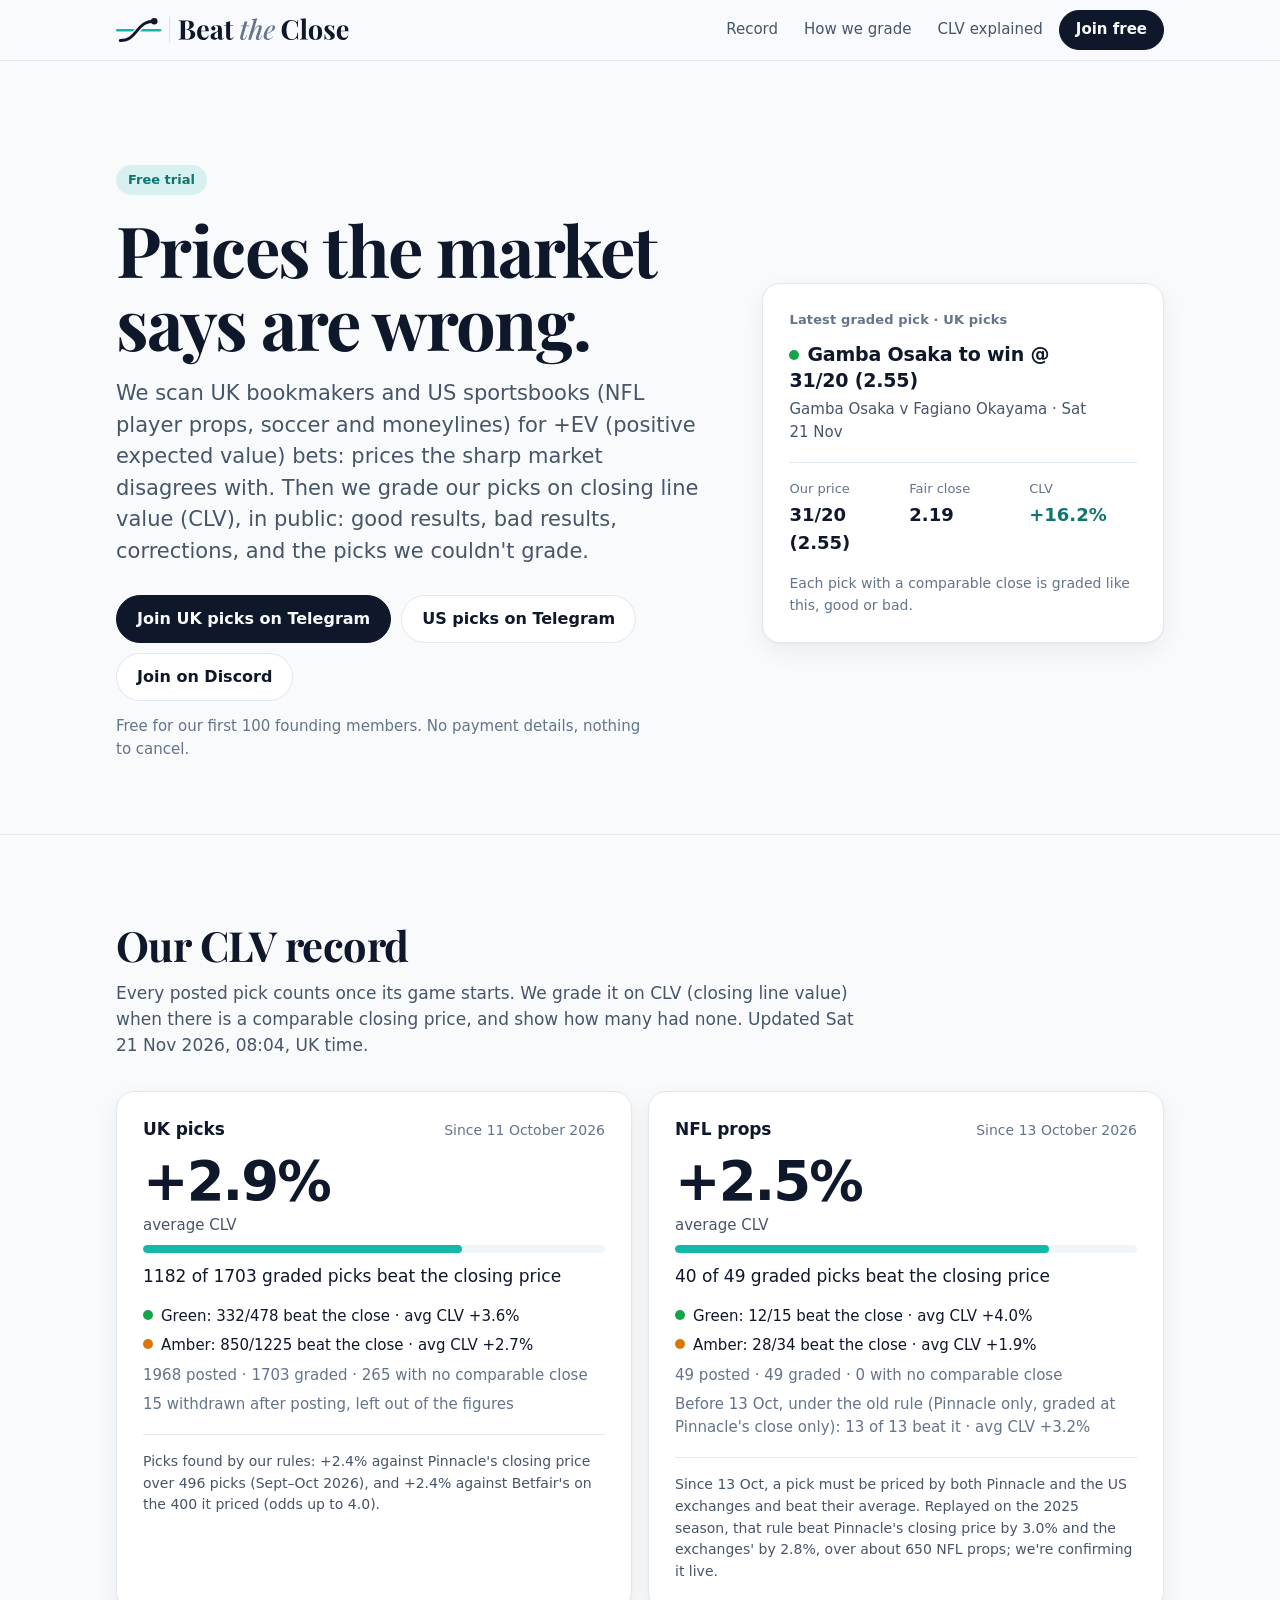
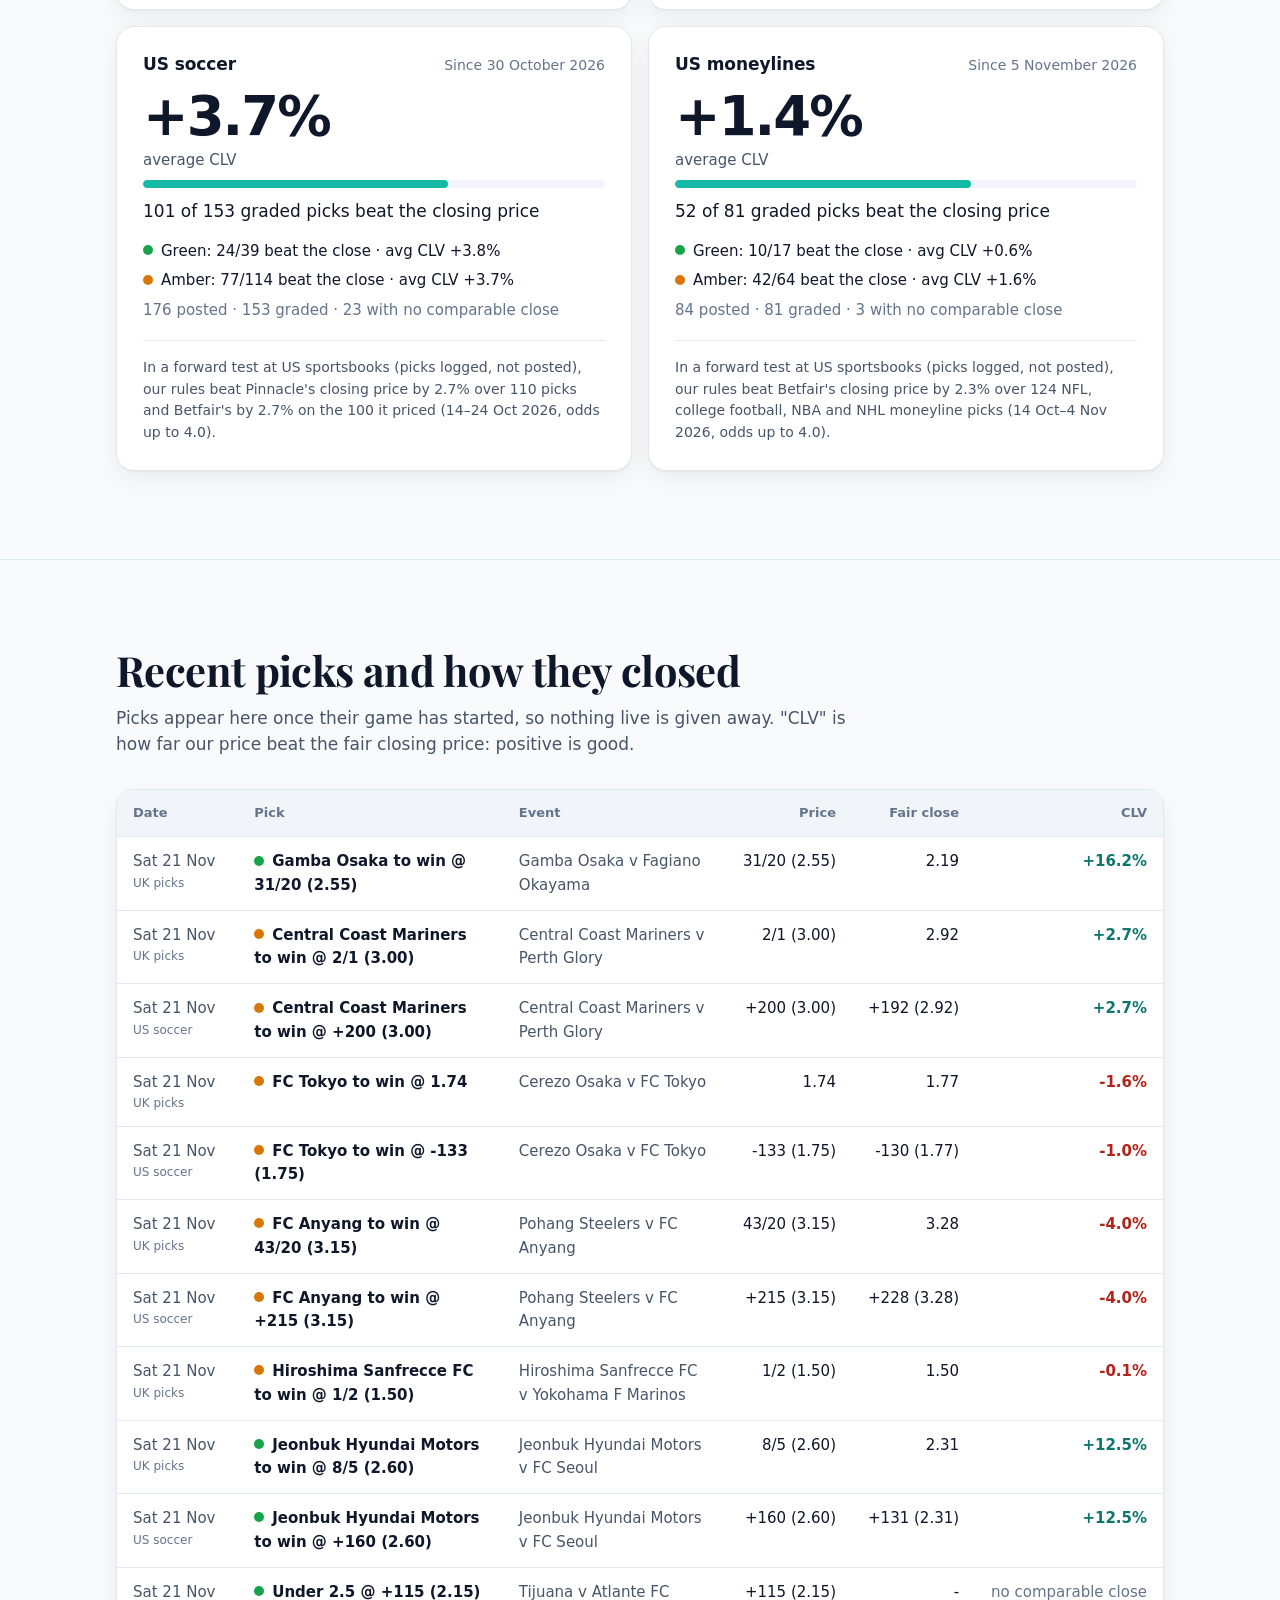
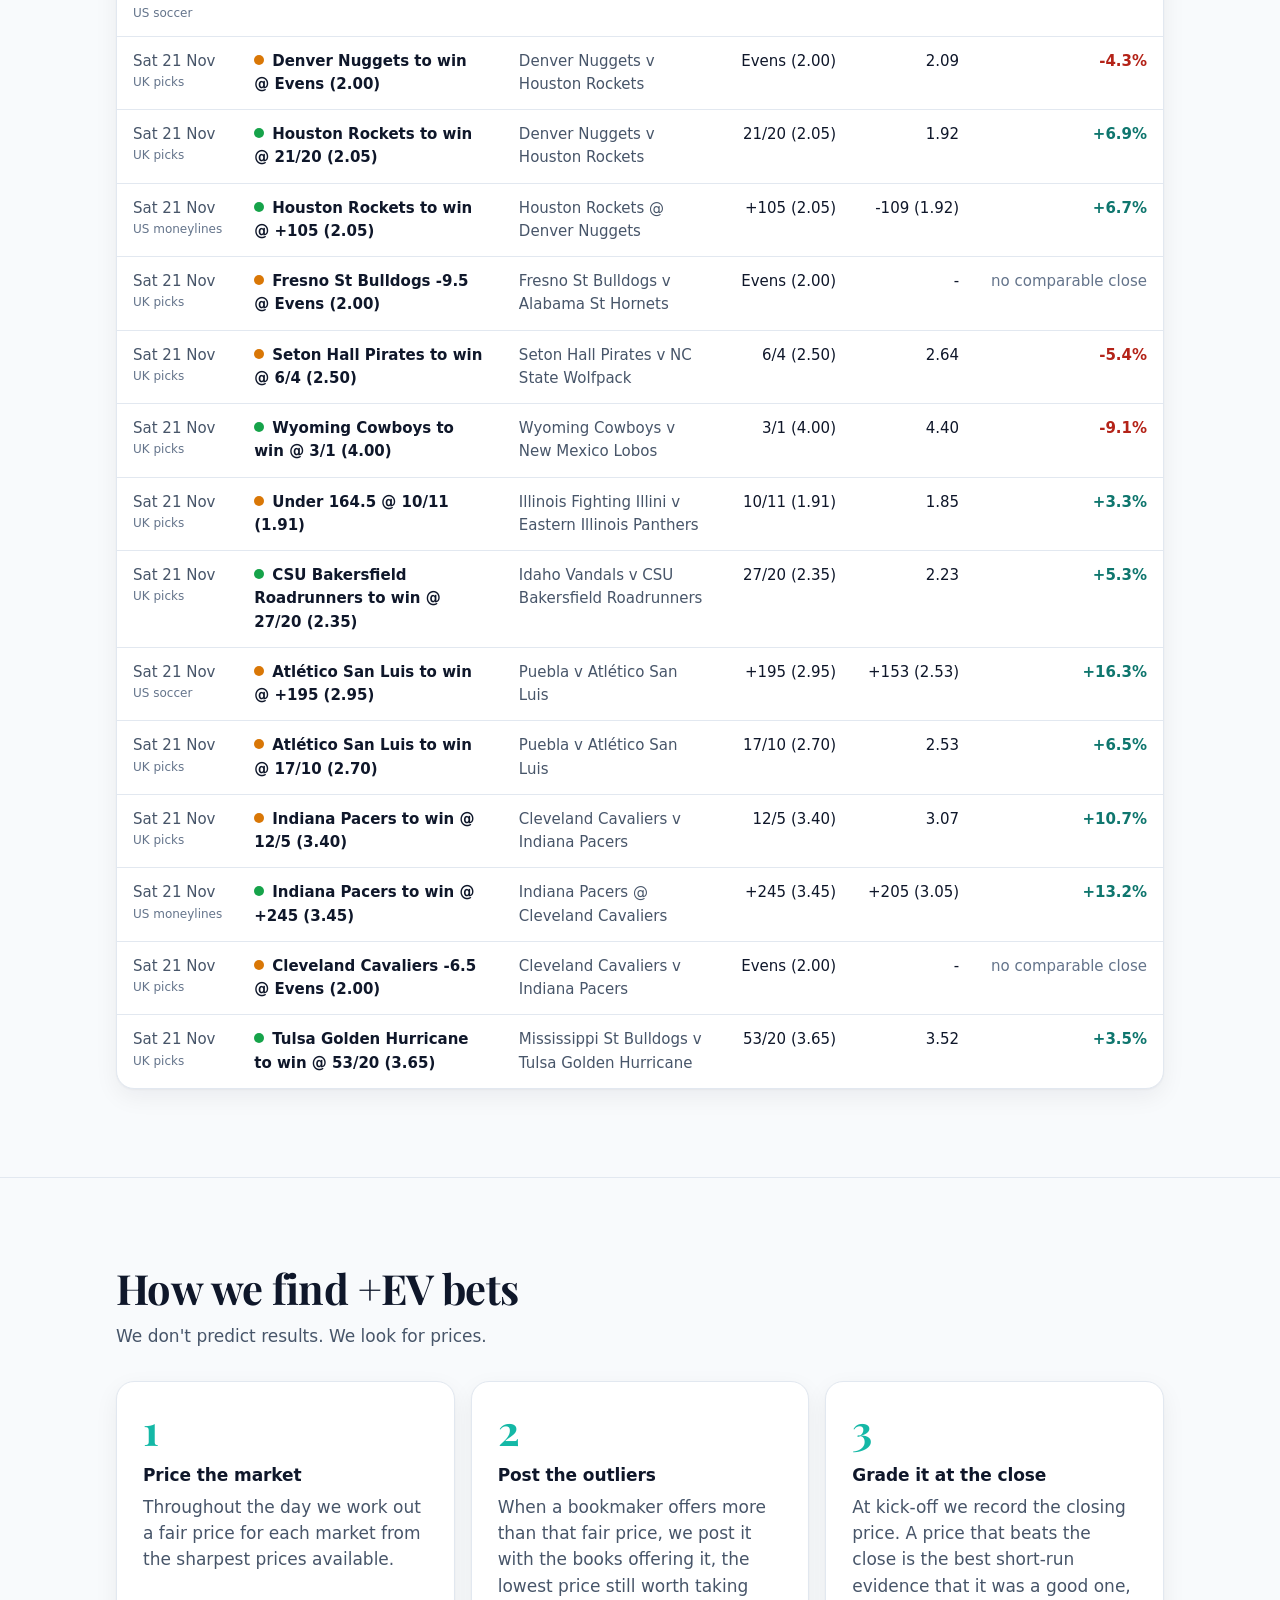
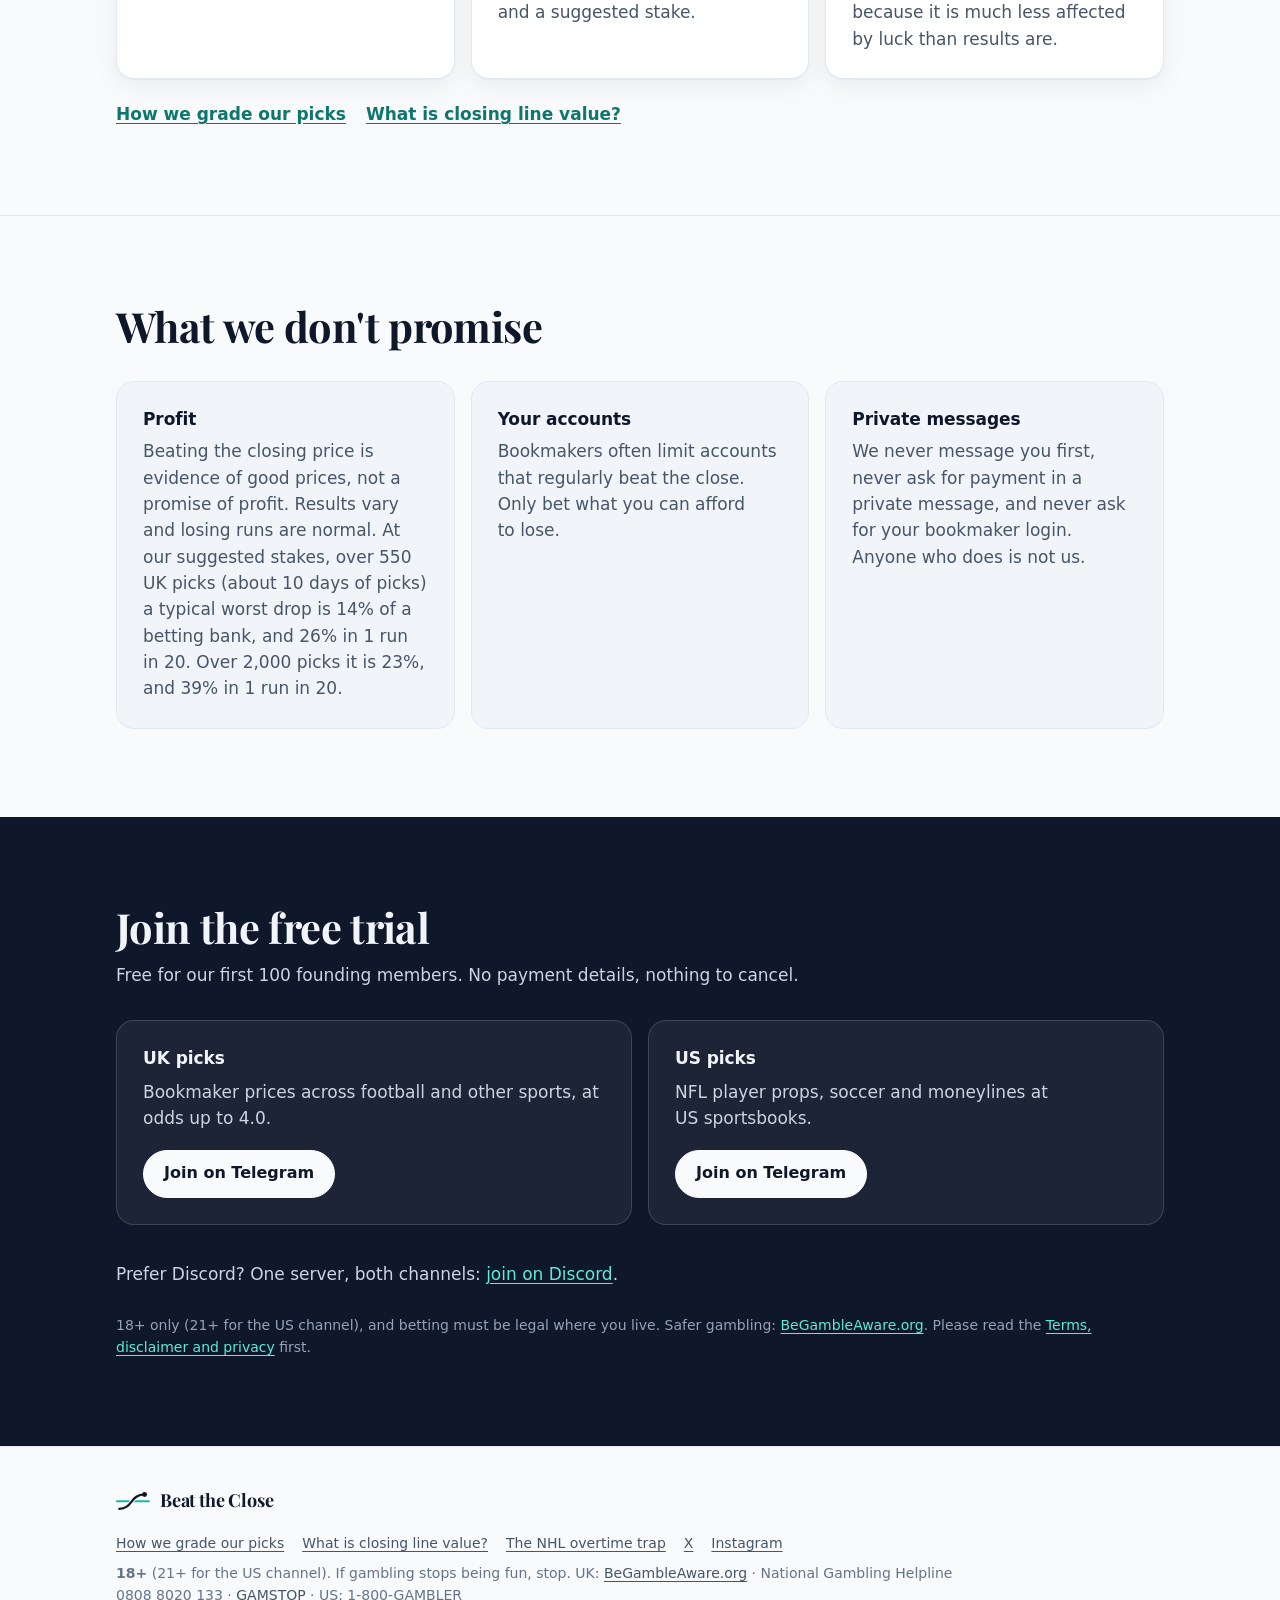
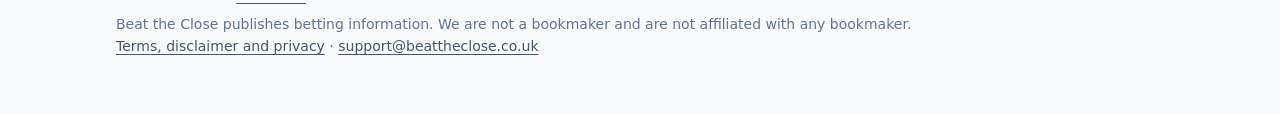
==== index.html @ d9e9d42e "Update the record (2026-11-21 08:04 UTC)" ====
<!doctype html>
<html lang="en-GB">
<head>
<meta charset="utf-8">
<meta name="viewport" content="width=device-width, initial-scale=1, viewport-fit=cover">
<meta http-equiv="Content-Security-Policy" content="default-src 'none'; img-src 'self' data:; style-src 'self' 'unsafe-inline'; font-src 'self'; base-uri 'none'; form-action 'none'; upgrade-insecure-requests">
<meta name="referrer" content="strict-origin-when-cross-origin">
<title>+EV bets graded on closing line value (CLV) · Beat the Close</title>
<meta name="description" content="+EV bets from UK bookmakers and US sportsbooks, each graded on closing line value (CLV) in public. Free trial. 18+ · BeGambleAware.org.">
<meta name="robots" content="index, follow">
<meta name="color-scheme" content="light dark">
<meta name="theme-color" content="#f8fafc" media="(prefers-color-scheme: light)">
<meta name="theme-color" content="#0f172a" media="(prefers-color-scheme: dark)">
<link rel="canonical" href="https://beattheclose.co.uk/">
<link rel="icon" href="/favicon.ico" sizes="32x32">
<link rel="icon" href="/favicon.svg" type="image/svg+xml">
<link rel="apple-touch-icon" href="/apple-touch-icon.png">
<link rel="preload" href="/display.woff" as="font" type="font/woff" crossorigin>
<meta property="og:type" content="website">
<meta property="og:site_name" content="Beat the Close">
<meta property="og:url" content="https://beattheclose.co.uk/">
<meta property="og:title" content="+EV bets graded on closing line value (CLV) · Beat the Close">
<meta property="og:description" content="+EV bets from UK bookmakers and US sportsbooks, each graded on closing line value (CLV) in public. Free trial. 18+ · BeGambleAware.org.">
<meta property="og:image" content="https://beattheclose.co.uk/og-image.png">
<meta property="og:image:width" content="1200">
<meta property="og:image:height" content="630">
<meta property="og:image:alt" content="Beat the Close: every pick graded against the closing line, in public.">
<meta name="twitter:card" content="summary_large_image">
<link rel="stylesheet" href="/style.css">
<script type="application/ld+json">{"@context": "https://schema.org", "@type": "Organization", "@id": "https://beattheclose.co.uk/#org", "name": "Beat the Close", "url": "https://beattheclose.co.uk/", "logo": "https://beattheclose.co.uk/logo.png", "email": "support@beattheclose.co.uk", "sameAs": ["https://x.com/BeatTheCloseUK", "https://www.instagram.com/beattheclose/"]}</script>
<script type="application/ld+json">{"@context": "https://schema.org", "@type": "WebSite", "name": "Beat the Close", "url": "https://beattheclose.co.uk/", "publisher": {"@id": "https://beattheclose.co.uk/#org"}}</script>
</head>
<body>
<a class="skip" href="#main">Skip to content</a>
<header class="site-header"><div class="wrap">
  <a class="brand" href="/" aria-label="Beat the Close, home"><svg class="logo" role="img" aria-label="Beat the Close" xmlns="http://www.w3.org/2000/svg" viewBox="0.0 -117.5 1212.2 135.0" data-w="1212" data-h="135">

<g transform="translate(-16.15 -186.98) scale(0.52083)">
<mask id="logo-gap" maskUnits="userSpaceOnUse" x="0" y="0" width="512" height="512"><rect width="512" height="512" fill="#fff"/><path d="M74 368C252 368 222 176 412 176" fill="none" stroke="#000" stroke-width="56" stroke-linecap="round"/></mask>
<line x1="44" y1="266" x2="470" y2="266" style="stroke:var(--logo-line,#14B8A6)" stroke-width="26" stroke-linecap="round" mask="url(#logo-gap)"/>
<path d="M74 368C252 368 222 176 412 176" fill="none" stroke="currentColor" stroke-width="30" stroke-linecap="round"/>
<circle cx="412" cy="176" r="33" fill="currentColor"/>
</g>
<rect x="277.42" y="-117.50" width="3.50" height="135.00" style="fill:var(--logo-divider,#CBD5E1)"/>
<path fill="currentColor" d="M325.66 -100Q329.33 -99.86 335.26 -99.72Q341.2 -99.58 347.13 -99.58Q354.03 -99.58 360.35 -99.72Q366.66 -99.86 369.31 -99.86Q386.85 -99.86 395.52 -93.64Q404.19 -87.43 404.19 -77.68Q404.19 -72.74 401.26 -67.67Q398.32 -62.6 392.1 -58.63Q385.89 -54.66 376.03 -52.85V-52.57Q389.22 -51.58 396.99 -47.74Q404.76 -43.9 408.15 -38.55Q411.54 -33.19 411.54 -27.4Q411.54 -18.5 406.88 -12.4Q402.22 -6.3 393.46 -3.15Q384.71 0 372.55 0Q369.28 0 362.86 -0.21Q356.45 -0.42 347.41 -0.42Q341.2 -0.42 335.26 -0.35Q329.33 -0.28 325.66 0V-2.82Q330.21 -3.11 332.46 -3.95Q334.71 -4.8 335.48 -7.34Q336.26 -9.89 336.26 -14.97V-85.03Q336.26 -90.25 335.47 -92.73Q334.69 -95.2 332.41 -96.12Q330.13 -97.03 325.66 -97.18ZM367.47 -97.18Q362.03 -97.18 360.37 -94.77Q358.71 -92.37 358.71 -85.03V-14.97Q358.71 -10.03 359.49 -7.49Q360.27 -4.94 362.35 -4.1Q364.43 -3.25 368.46 -3.25Q378.75 -3.25 383.42 -9.68Q388.09 -16.1 388.09 -27.97Q388.09 -38.84 382.65 -44.77Q377.22 -50.71 364.65 -50.71H352.64Q352.64 -50.71 352.64 -51.91Q352.64 -53.11 352.64 -53.11H364.79Q371.42 -53.11 375.02 -56.29Q378.61 -59.46 379.96 -64.76Q381.31 -70.06 381.31 -76.13Q381.31 -86.58 378.1 -91.88Q374.89 -97.18 367.47 -97.18ZM455.61 -75.06Q468.04 -75.06 475.11 -67.67Q482.19 -60.28 482.19 -43.64H435.72L435.49 -46.33H464.39Q464.59 -53.25 463.6 -59.11Q462.61 -64.97 460.46 -68.5Q458.32 -72.03 454.79 -72.03Q449.9 -72.03 446.45 -65.83Q443.01 -59.63 442.19 -45.25L442.7 -44.35Q442.5 -42.66 442.44 -40.79Q442.39 -38.93 442.39 -36.98Q442.39 -27.2 445.11 -21.13Q447.84 -15.06 452.09 -12.34Q456.34 -9.63 460.78 -9.63Q463.66 -9.63 466.83 -10.51Q470.01 -11.38 473.26 -13.86Q476.51 -16.33 479.33 -20.96L481.91 -20Q480.27 -14.75 476.61 -9.65Q472.95 -4.55 467.24 -1.29Q461.54 1.98 453.63 1.98Q444.14 1.98 436.78 -2.09Q429.42 -6.16 425.24 -14.55Q421.06 -22.94 421.06 -35.79Q421.06 -48.9 425.52 -57.61Q429.98 -66.33 437.82 -70.69Q445.66 -75.06 455.61 -75.06ZM509.9 0.99Q503.6 0.99 499.36 -1.41Q495.13 -3.81 493.11 -7.85Q491.09 -11.89 491.09 -16.69Q491.09 -22.74 493.85 -26.57Q496.62 -30.4 501.02 -32.75Q505.41 -35.11 510.3 -36.69Q515.18 -38.28 519.57 -39.76Q523.97 -41.24 526.74 -43.26Q529.5 -45.28 529.5 -48.53V-59.58Q529.5 -63.31 528.33 -66.16Q527.16 -69.01 524.7 -70.62Q522.24 -72.23 518.23 -72.23Q515.46 -72.23 512.63 -71.45Q509.79 -70.68 507.89 -68.76Q511.93 -67.43 514.08 -64.53Q516.23 -61.64 516.23 -57.85Q516.23 -53.05 512.95 -50.28Q509.67 -47.51 505.04 -47.51Q500.01 -47.51 497.39 -50.68Q494.76 -53.84 494.76 -58.28Q494.76 -62.37 496.81 -65.1Q498.85 -67.82 502.61 -70.14Q506.45 -72.49 512.07 -73.77Q517.7 -75.06 524.19 -75.06Q530.66 -75.06 535.86 -73.71Q541.06 -72.37 544.67 -68.73Q547.92 -65.51 548.88 -60.76Q549.84 -56.02 549.84 -48.9V-10.48Q549.84 -6.95 550.56 -5.56Q551.28 -4.18 552.95 -4.18Q554.25 -4.18 555.45 -4.89Q556.65 -5.59 558.04 -6.64L559.5 -4.24Q556.45 -1.72 552.63 -0.37Q548.8 0.99 543.94 0.99Q538.66 0.99 535.59 -0.47Q532.53 -1.92 531.19 -4.51Q529.84 -7.09 529.76 -10.48Q526.45 -5.14 521.67 -2.08Q516.88 0.99 509.9 0.99ZM519.98 -8.05Q522.78 -8.05 525.11 -9.42Q527.44 -10.79 529.5 -13.79V-42.74Q528.23 -40.68 525.96 -38.97Q523.69 -37.26 521.14 -35.51Q518.6 -33.76 516.33 -31.61Q514.05 -29.46 512.6 -26.4Q511.14 -23.33 511.14 -18.87Q511.14 -13.39 513.59 -10.72Q516.03 -8.05 519.98 -8.05ZM592.27 -96.19V-73.02H608.94V-70.2H592.27V-13.16Q592.27 -8.9 593.83 -7.1Q595.38 -5.31 598.43 -5.31Q601.06 -5.31 603.57 -7.25Q606.09 -9.18 608.09 -13.81L610.49 -12.51Q608.15 -6.19 603.56 -2.1Q598.97 1.98 591.11 1.98Q586.4 1.98 582.91 0.78Q579.42 -0.42 577.02 -2.77Q573.91 -5.93 572.92 -10.49Q571.93 -15.06 571.93 -22.46V-70.2H560.07V-73.02H571.93V-91.67Q577.84 -91.72 582.82 -92.78Q587.81 -93.84 592.27 -96.19Z"/>
<path style="fill:var(--logo-the,#64748B)" d="M693.76 -72.74 693.33 -69.92H647.71L648.42 -72.74ZM658.64 -12.01Q657.46 -7.68 659.14 -5.75Q660.82 -3.81 663.67 -3.81Q666.72 -3.81 669.83 -6.58Q672.94 -9.35 675.76 -17.26L677.8 -22.88H680.48L677.57 -14.21Q674.55 -5.25 669.49 -1.64Q664.43 1.98 657.6 1.98Q651.55 1.98 648.36 -0.66Q645.17 -3.31 644.57 -8.02Q643.98 -12.74 645.7 -18.7L667.34 -94.07Q671.61 -94.21 675.48 -94.63Q679.35 -95.06 682.65 -96.05ZM700.96 0H686.13L714.09 -94.21Q715.51 -99.01 713.76 -101.27Q712 -103.53 705.08 -103.53L705.96 -106.5Q714.49 -106.64 721.26 -108.12Q728.02 -109.6 733.87 -112.29ZM704.77 -20.76Q710.22 -36.07 715.1 -46.48Q719.97 -56.89 724.73 -63.11Q729.49 -69.32 734.53 -72.02Q739.57 -74.72 745.11 -74.72Q751.83 -74.72 754.46 -71.61Q757.09 -68.5 756.91 -63.57Q756.72 -58.64 754.97 -53.39L741.21 -12.01Q740.03 -8.28 740.35 -6.05Q740.68 -3.81 743.36 -3.81Q745.76 -3.81 748.25 -6.48Q750.73 -9.15 753.56 -17.12L755.62 -22.88H758.3L754.77 -12.57Q752.8 -6.64 749.82 -3.53Q746.83 -0.42 743.52 0.78Q740.2 1.98 737.06 1.98Q731.04 1.98 728.53 -0.72Q726.02 -3.42 726.26 -8.15Q726.5 -12.88 728.39 -18.7L741.55 -58.33Q742.29 -60.54 742.78 -63.14Q743.28 -65.73 742.6 -67.54Q741.92 -69.35 739.01 -69.35Q735.73 -69.35 731.89 -66.05Q728.05 -62.74 723.97 -56.67Q719.89 -50.59 715.9 -42.22Q711.92 -33.84 708.28 -23.77Q704.63 -13.7 701.55 -2.34ZM779.15 -31.58Q786.38 -34.15 792.4 -36.84Q798.42 -39.52 802.2 -42.6Q807.4 -46.98 810.49 -53.02Q813.59 -59.07 813.59 -66.24Q813.59 -69.92 813.02 -70.97Q812.46 -72.03 811.33 -72.03Q807.94 -72.03 804 -68.91Q800.06 -65.79 796.24 -60.38Q792.43 -54.97 789.25 -48.11Q786.07 -41.24 784.17 -33.57Q782.26 -25.9 782.26 -18.39Q782.26 -10.99 785.06 -7.9Q787.85 -4.8 792.4 -4.8Q797.03 -4.8 802.68 -7.71Q808.33 -10.62 813.76 -18.08L816.02 -16.95Q813.25 -12.29 808.73 -7.91Q804.21 -3.53 798.47 -0.78Q792.74 1.98 786.16 1.98Q780.31 1.98 775.8 -0.28Q771.3 -2.54 768.83 -6.99Q766.35 -11.44 766.35 -17.94Q766.35 -24.46 768.69 -32.15Q771.02 -39.83 775.31 -47.34Q779.6 -54.86 785.58 -61.09Q791.55 -67.32 798.84 -71.02Q806.13 -74.72 814.43 -74.72Q819.43 -74.72 822.87 -72.25Q826.3 -69.77 826.3 -64.77Q826.3 -59.18 823.08 -54.34Q819.86 -49.49 814.52 -45.49Q809.18 -41.5 802.85 -38.39Q796.52 -35.28 790.3 -33.02Q784.07 -30.76 779.01 -29.38Z"/>
<path fill="currentColor" d="M909.89 -101.98Q919.21 -101.98 925.21 -99.22Q931.21 -96.47 935.87 -92.8Q938.7 -90.68 940.18 -92.3Q941.67 -93.93 942.23 -100H945.48Q945.2 -94.52 945.05 -86.65Q944.91 -78.79 944.91 -65.82H941.67Q940.93 -72.32 939.83 -76.94Q938.73 -81.55 936.72 -85.03Q934.72 -88.5 931.04 -91.38Q927.51 -94.89 922.87 -96.61Q918.22 -98.33 913.16 -98.33Q905.56 -98.33 900.2 -94.28Q894.83 -90.23 891.48 -83.35Q888.13 -76.47 886.58 -67.75Q885.03 -59.04 885.03 -49.72Q885.03 -40.23 886.66 -31.54Q888.3 -22.85 891.76 -16.09Q895.22 -9.32 900.7 -5.38Q906.18 -1.44 913.73 -1.44Q918.39 -1.44 923.15 -3.18Q927.91 -4.92 931.27 -8.28Q936.75 -12.54 938.71 -18.87Q940.68 -25.2 941.67 -35.59H944.91Q944.91 -22.15 945.05 -13.88Q945.2 -5.62 945.48 0H942.23Q941.67 -6.07 940.32 -7.63Q938.98 -9.18 935.87 -7.2Q930.65 -3.53 924.79 -0.78Q918.92 1.98 909.74 1.98Q894.8 1.98 883.56 -4.1Q872.31 -10.17 866.1 -21.61Q859.89 -33.05 859.89 -49.15Q859.89 -64.97 866.31 -76.84Q872.74 -88.7 883.98 -95.34Q895.22 -101.98 909.89 -101.98ZM985.56 -110.56V-13.13Q985.56 -7.2 987.61 -5.08Q989.66 -2.97 994.6 -2.97V0Q991.97 -0.14 986.62 -0.35Q981.27 -0.56 975.73 -0.56Q970.27 -0.56 964.64 -0.35Q959.01 -0.14 956.19 0V-2.97Q961.13 -2.97 963.18 -5.08Q965.22 -7.2 965.22 -13.12V-93.63Q965.22 -99.97 963.32 -103.01Q961.42 -106.05 956.19 -106.05V-109.01Q960.7 -108.59 964.94 -108.59Q970.82 -108.59 976 -109.08Q981.18 -109.58 985.56 -110.56ZM1035.82 -75.06Q1046.04 -75.06 1053.8 -71.23Q1061.55 -67.4 1065.99 -58.93Q1070.42 -50.45 1070.42 -36.47Q1070.42 -22.49 1065.99 -14.04Q1061.55 -5.59 1053.8 -1.81Q1046.04 1.98 1035.82 1.98Q1025.73 1.98 1017.91 -1.81Q1010.08 -5.59 1005.65 -14.04Q1001.21 -22.49 1001.21 -36.47Q1001.21 -50.45 1005.65 -58.93Q1010.08 -67.4 1017.91 -71.23Q1025.73 -75.06 1035.82 -75.06ZM1035.82 -72.23Q1030.05 -72.23 1026.3 -63.81Q1022.54 -55.4 1022.54 -36.47Q1022.54 -17.54 1026.3 -9.19Q1030.05 -0.85 1035.82 -0.85Q1041.58 -0.85 1045.34 -9.19Q1049.09 -17.54 1049.09 -36.47Q1049.09 -55.4 1045.34 -63.81Q1041.58 -72.23 1035.82 -72.23ZM1107.06 -75.06Q1113.05 -75.06 1117.47 -73.52Q1121.89 -71.98 1123.9 -70.68Q1128.73 -67.37 1129.8 -74.92H1132.8Q1132.51 -70.88 1132.37 -65.18Q1132.23 -59.49 1132.23 -50.06H1129.24Q1128.56 -55.28 1126.59 -60.31Q1124.63 -65.34 1120.89 -68.64Q1117.15 -71.95 1111.13 -71.95Q1107.03 -71.95 1104.26 -69.58Q1101.5 -67.2 1101.5 -62.85Q1101.5 -58.62 1104.04 -55.41Q1106.58 -52.2 1110.59 -49.34Q1114.6 -46.47 1118.9 -43.19Q1123.67 -39.72 1127.46 -36.27Q1131.24 -32.82 1133.52 -28.71Q1135.79 -24.6 1135.79 -18.98Q1135.79 -12.57 1132.1 -7.85Q1128.42 -3.14 1122.39 -0.58Q1116.35 1.98 1109.01 1.98Q1104.8 1.98 1101.5 1.14Q1098.19 0.31 1095.82 -0.93Q1093.9 -1.89 1092.33 -2.67Q1090.76 -3.45 1089.26 -3.9Q1087.85 -4.35 1086.81 -2.98Q1085.76 -1.61 1085.2 0.99H1082.2Q1082.48 -3.53 1082.63 -10.03Q1082.77 -16.53 1082.77 -27.26H1085.76Q1086.67 -19.6 1088.88 -13.76Q1091.1 -7.91 1095.01 -4.59Q1098.93 -1.27 1104.8 -1.27Q1107.29 -1.27 1109.55 -2.29Q1111.81 -3.31 1113.28 -5.51Q1114.74 -7.71 1114.74 -11.3Q1114.74 -17.51 1110.69 -21.64Q1106.64 -25.76 1100.48 -30.57Q1095.9 -34.24 1091.88 -37.78Q1087.85 -41.33 1085.31 -45.64Q1082.77 -49.94 1082.77 -55.57Q1082.77 -61.92 1086.17 -66.24Q1089.57 -70.56 1095.14 -72.81Q1100.7 -75.06 1107.06 -75.06ZM1180.76 -75.06Q1193.19 -75.06 1200.27 -67.67Q1207.34 -60.28 1207.34 -43.64H1160.87L1160.65 -46.33H1189.55Q1189.74 -53.25 1188.76 -59.11Q1187.77 -64.97 1185.62 -68.5Q1183.47 -72.03 1179.94 -72.03Q1175.05 -72.03 1171.61 -65.83Q1168.16 -59.63 1167.34 -45.25L1167.85 -44.35Q1167.65 -42.66 1167.6 -40.79Q1167.54 -38.93 1167.54 -36.98Q1167.54 -27.2 1170.27 -21.13Q1172.99 -15.06 1177.24 -12.34Q1181.5 -9.63 1185.93 -9.63Q1188.81 -9.63 1191.99 -10.51Q1195.17 -11.38 1198.42 -13.86Q1201.67 -16.33 1204.49 -20.96L1207.06 -20Q1205.42 -14.75 1201.76 -9.65Q1198.11 -4.55 1192.4 -1.29Q1186.69 1.98 1178.78 1.98Q1169.29 1.98 1161.93 -2.09Q1154.57 -6.16 1150.39 -14.55Q1146.21 -22.94 1146.21 -35.79Q1146.21 -48.9 1150.68 -57.61Q1155.14 -66.33 1162.98 -70.69Q1170.82 -75.06 1180.76 -75.06Z"/>
</svg></a>
  <nav class="site-nav" aria-label="Sections">
    <a class="link" href="/#record">Record</a><a class="link" href="/how-we-grade/">How we grade</a><a class="link" href="/closing-line-value/">CLV explained</a>
    <a class="btn primary small" href="/#join">Join free</a>
  </nav>
</div></header>

<main id="main">
  <div class="wrap hero">
    <div>
      <p class="badge">Free trial</p>
      <h1>Prices the market says are wrong.</h1>
      <p class="lead">We scan UK bookmakers and US sportsbooks (NFL player props, soccer and moneylines) for +EV (positive expected value) bets: prices the sharp market disagrees
         with. Then we grade our picks on closing line value (CLV), in public: good results, bad results, corrections, and
         the picks we couldn't grade.</p>
      <div class="buttons"><a class="btn primary" href="https://t.me/+t6P7BA5DvUY2Y2Q8" rel="noopener">Join UK picks on Telegram</a><a class="btn " href="https://t.me/+v_nTTCn0uIU0NDE0" rel="noopener">US picks on Telegram</a><a class="btn " href="https://discord.gg/E3mRSd9egq" rel="noopener">Join on Discord</a></div>
      <p class="note">Free for our first 100 founding members. No payment details, nothing to cancel.</p>
    </div>
    <aside class="card latest" aria-label="Latest graded pick"><p class="eyebrow">Latest graded pick · UK picks</p><p class="latest-pick"><span class="dot green" aria-hidden="true"></span>Gamba Osaka to win @ 31/20 (2.55)</p><p class="latest-event">Gamba Osaka v Fagiano Okayama · Sat 21 Nov</p><dl class="grade"><div><dt>Our price</dt><dd>31/20 (2.55)</dd></div><div><dt>Fair close</dt><dd>2.19</dd></div><div><dt>CLV</dt><dd><span class="pos">+16.2%</span></dd></div></dl><p class="note">Each pick with a comparable close is graded like this, good or bad.</p></aside>
  </div>

  <section id="record"><div class="wrap">
    <div class="section-head">
      <h2>Our CLV record</h2>
      <p>Every posted pick counts once its game starts. We grade it on CLV (closing line value) when there is a
         comparable closing price, and show how many had none. Updated Sat 21 Nov 2026, 08:04, UK time.</p>
    </div>
    <div class="cards"><article class="card record-card"><div class="card-head"><h3>UK picks</h3><span class="since">Since 11 October 2026</span></div><p class="big">+2.9%<span>average CLV</span></p><div class="meter" role="img" aria-label="69% of graded picks beat the closing price"><span style="width:69%"></span></div><p class="sub">1182 of 1703 graded picks beat the closing price</p><ul class="bands"><li><span class="dot green" aria-hidden="true"></span>Green: 332/478 beat the close · avg CLV +3.6%</li><li><span class="dot amber" aria-hidden="true"></span>Amber: 850/1225 beat the close · avg CLV +2.7%</li><li class="muted">1968 posted · 1703 graded · 265 with no comparable close</li><li class="muted">15 withdrawn after posting, left out of the figures</li></ul><p class="past">Picks found by our rules: +2.4% against Pinnacle&#x27;s closing price over 496 picks (Sept–Oct 2026), and +2.4% against Betfair&#x27;s on the 400 it priced (odds up to 4.0).</p></article><article class="card record-card"><div class="card-head"><h3>NFL props</h3><span class="since">Since 13 October 2026</span></div><p class="big">+2.5%<span>average CLV</span></p><div class="meter" role="img" aria-label="81% of graded picks beat the closing price"><span style="width:81%"></span></div><p class="sub">40 of 49 graded picks beat the closing price</p><ul class="bands"><li><span class="dot green" aria-hidden="true"></span>Green: 12/15 beat the close · avg CLV +4.0%</li><li><span class="dot amber" aria-hidden="true"></span>Amber: 28/34 beat the close · avg CLV +1.9%</li><li class="muted">49 posted · 49 graded · 0 with no comparable close</li><li class="muted">Before 13 Oct, under the old rule (Pinnacle only, graded at Pinnacle's close only): 13 of 13 beat it · avg CLV +3.2%</li></ul><p class="past">Since 13 Oct, a pick must be priced by both Pinnacle and the US exchanges and beat their average. Replayed on the 2025 season, that rule beat Pinnacle&#x27;s closing price by 3.0% and the exchanges&#x27; by 2.8%, over about 650 NFL props; we&#x27;re confirming it live.</p></article><article class="card record-card"><div class="card-head"><h3>US soccer</h3><span class="since">Since 30 October 2026</span></div><p class="big">+3.7%<span>average CLV</span></p><div class="meter" role="img" aria-label="66% of graded picks beat the closing price"><span style="width:66%"></span></div><p class="sub">101 of 153 graded picks beat the closing price</p><ul class="bands"><li><span class="dot green" aria-hidden="true"></span>Green: 24/39 beat the close · avg CLV +3.8%</li><li><span class="dot amber" aria-hidden="true"></span>Amber: 77/114 beat the close · avg CLV +3.7%</li><li class="muted">176 posted · 153 graded · 23 with no comparable close</li></ul><p class="past">In a forward test at US sportsbooks (picks logged, not posted), our rules beat Pinnacle&#x27;s closing price by 2.7% over 110 picks and Betfair&#x27;s by 2.7% on the 100 it priced (14–24 Oct 2026, odds up to 4.0).</p></article><article class="card record-card"><div class="card-head"><h3>US moneylines</h3><span class="since">Since 5 November 2026</span></div><p class="big">+1.4%<span>average CLV</span></p><div class="meter" role="img" aria-label="64% of graded picks beat the closing price"><span style="width:64%"></span></div><p class="sub">52 of 81 graded picks beat the closing price</p><ul class="bands"><li><span class="dot green" aria-hidden="true"></span>Green: 10/17 beat the close · avg CLV +0.6%</li><li><span class="dot amber" aria-hidden="true"></span>Amber: 42/64 beat the close · avg CLV +1.6%</li><li class="muted">84 posted · 81 graded · 3 with no comparable close</li></ul><p class="past">In a forward test at US sportsbooks (picks logged, not posted), our rules beat Betfair&#x27;s closing price by 2.3% over 124 NFL, college football, NBA and NHL moneyline picks (14 Oct–4 Nov 2026, odds up to 4.0).</p></article></div>
  </div></section>

  <section id="recent"><div class="wrap">
    <div class="section-head">
      <h2>Recent picks and how they closed</h2>
      <p>Picks appear here once their game has started, so nothing live is given away. "CLV" is how far our
         price beat the fair closing price: positive is good.</p>
    </div>
    <div class="table-wrap"><table class="picks">
      <caption class="sr-only">Recent picks and their CLV (closing line value)</caption>
      <thead><tr><th scope="col">Date</th><th scope="col">Pick</th><th scope="col">Event</th><th scope="col" class="num">Price</th><th scope="col" class="num">Fair close</th><th scope="col" class="num">CLV</th></tr></thead>
      <tbody><tr><td class="date">Sat 21 Nov<span class="chan">UK picks</span></td><td class="pick"><span class="dot green" aria-hidden="true"></span>Gamba Osaka to win @ 31/20 (2.55)</td><td class="event">Gamba Osaka v Fagiano Okayama</td><td class="num" data-label="Price">31/20 (2.55)</td><td class="num" data-label="Fair close">2.19</td><td class="num" data-label="CLV"><span class="pos">+16.2%</span></td></tr><tr><td class="date">Sat 21 Nov<span class="chan">UK picks</span></td><td class="pick"><span class="dot amber" aria-hidden="true"></span>Central Coast Mariners to win @ 2/1 (3.00)</td><td class="event">Central Coast Mariners v Perth Glory</td><td class="num" data-label="Price">2/1 (3.00)</td><td class="num" data-label="Fair close">2.92</td><td class="num" data-label="CLV"><span class="pos">+2.7%</span></td></tr><tr><td class="date">Sat 21 Nov<span class="chan">US soccer</span></td><td class="pick"><span class="dot amber" aria-hidden="true"></span>Central Coast Mariners to win @ +200 (3.00)</td><td class="event">Central Coast Mariners v Perth Glory</td><td class="num" data-label="Price">+200 (3.00)</td><td class="num" data-label="Fair close">+192 (2.92)</td><td class="num" data-label="CLV"><span class="pos">+2.7%</span></td></tr><tr><td class="date">Sat 21 Nov<span class="chan">UK picks</span></td><td class="pick"><span class="dot amber" aria-hidden="true"></span>FC Tokyo to win @ 1.74</td><td class="event">Cerezo Osaka v FC Tokyo</td><td class="num" data-label="Price">1.74</td><td class="num" data-label="Fair close">1.77</td><td class="num" data-label="CLV"><span class="neg">-1.6%</span></td></tr><tr><td class="date">Sat 21 Nov<span class="chan">US soccer</span></td><td class="pick"><span class="dot amber" aria-hidden="true"></span>FC Tokyo to win @ -133 (1.75)</td><td class="event">Cerezo Osaka v FC Tokyo</td><td class="num" data-label="Price">-133 (1.75)</td><td class="num" data-label="Fair close">-130 (1.77)</td><td class="num" data-label="CLV"><span class="neg">-1.0%</span></td></tr><tr><td class="date">Sat 21 Nov<span class="chan">UK picks</span></td><td class="pick"><span class="dot amber" aria-hidden="true"></span>FC Anyang to win @ 43/20 (3.15)</td><td class="event">Pohang Steelers v FC Anyang</td><td class="num" data-label="Price">43/20 (3.15)</td><td class="num" data-label="Fair close">3.28</td><td class="num" data-label="CLV"><span class="neg">-4.0%</span></td></tr><tr><td class="date">Sat 21 Nov<span class="chan">US soccer</span></td><td class="pick"><span class="dot amber" aria-hidden="true"></span>FC Anyang to win @ +215 (3.15)</td><td class="event">Pohang Steelers v FC Anyang</td><td class="num" data-label="Price">+215 (3.15)</td><td class="num" data-label="Fair close">+228 (3.28)</td><td class="num" data-label="CLV"><span class="neg">-4.0%</span></td></tr><tr><td class="date">Sat 21 Nov<span class="chan">UK picks</span></td><td class="pick"><span class="dot amber" aria-hidden="true"></span>Hiroshima Sanfrecce FC to win @ 1/2 (1.50)</td><td class="event">Hiroshima Sanfrecce FC v Yokohama F Marinos</td><td class="num" data-label="Price">1/2 (1.50)</td><td class="num" data-label="Fair close">1.50</td><td class="num" data-label="CLV"><span class="neg">-0.1%</span></td></tr><tr><td class="date">Sat 21 Nov<span class="chan">UK picks</span></td><td class="pick"><span class="dot green" aria-hidden="true"></span>Jeonbuk Hyundai Motors to win @ 8/5 (2.60)</td><td class="event">Jeonbuk Hyundai Motors v FC Seoul</td><td class="num" data-label="Price">8/5 (2.60)</td><td class="num" data-label="Fair close">2.31</td><td class="num" data-label="CLV"><span class="pos">+12.5%</span></td></tr><tr><td class="date">Sat 21 Nov<span class="chan">US soccer</span></td><td class="pick"><span class="dot green" aria-hidden="true"></span>Jeonbuk Hyundai Motors to win @ +160 (2.60)</td><td class="event">Jeonbuk Hyundai Motors v FC Seoul</td><td class="num" data-label="Price">+160 (2.60)</td><td class="num" data-label="Fair close">+131 (2.31)</td><td class="num" data-label="CLV"><span class="pos">+12.5%</span></td></tr><tr><td class="date">Sat 21 Nov<span class="chan">US soccer</span></td><td class="pick"><span class="dot green" aria-hidden="true"></span>Under 2.5 @ +115 (2.15)</td><td class="event">Tijuana v Atlante FC</td><td class="num" data-label="Price">+115 (2.15)</td><td class="num" data-label="Fair close">-</td><td class="num" data-label="CLV"><span class="muted">no comparable close</span></td></tr><tr><td class="date">Sat 21 Nov<span class="chan">UK picks</span></td><td class="pick"><span class="dot amber" aria-hidden="true"></span>Denver Nuggets to win @ Evens (2.00)</td><td class="event">Denver Nuggets v Houston Rockets</td><td class="num" data-label="Price">Evens (2.00)</td><td class="num" data-label="Fair close">2.09</td><td class="num" data-label="CLV"><span class="neg">-4.3%</span></td></tr><tr><td class="date">Sat 21 Nov<span class="chan">UK picks</span></td><td class="pick"><span class="dot green" aria-hidden="true"></span>Houston Rockets to win @ 21/20 (2.05)</td><td class="event">Denver Nuggets v Houston Rockets</td><td class="num" data-label="Price">21/20 (2.05)</td><td class="num" data-label="Fair close">1.92</td><td class="num" data-label="CLV"><span class="pos">+6.9%</span></td></tr><tr><td class="date">Sat 21 Nov<span class="chan">US moneylines</span></td><td class="pick"><span class="dot green" aria-hidden="true"></span>Houston Rockets to win @ +105 (2.05)</td><td class="event">Houston Rockets @ Denver Nuggets</td><td class="num" data-label="Price">+105 (2.05)</td><td class="num" data-label="Fair close">-109 (1.92)</td><td class="num" data-label="CLV"><span class="pos">+6.7%</span></td></tr><tr><td class="date">Sat 21 Nov<span class="chan">UK picks</span></td><td class="pick"><span class="dot amber" aria-hidden="true"></span>Fresno St Bulldogs -9.5 @ Evens (2.00)</td><td class="event">Fresno St Bulldogs v Alabama St Hornets</td><td class="num" data-label="Price">Evens (2.00)</td><td class="num" data-label="Fair close">-</td><td class="num" data-label="CLV"><span class="muted">no comparable close</span></td></tr><tr><td class="date">Sat 21 Nov<span class="chan">UK picks</span></td><td class="pick"><span class="dot amber" aria-hidden="true"></span>Seton Hall Pirates to win @ 6/4 (2.50)</td><td class="event">Seton Hall Pirates v NC State Wolfpack</td><td class="num" data-label="Price">6/4 (2.50)</td><td class="num" data-label="Fair close">2.64</td><td class="num" data-label="CLV"><span class="neg">-5.4%</span></td></tr><tr><td class="date">Sat 21 Nov<span class="chan">UK picks</span></td><td class="pick"><span class="dot green" aria-hidden="true"></span>Wyoming Cowboys to win @ 3/1 (4.00)</td><td class="event">Wyoming Cowboys v New Mexico Lobos</td><td class="num" data-label="Price">3/1 (4.00)</td><td class="num" data-label="Fair close">4.40</td><td class="num" data-label="CLV"><span class="neg">-9.1%</span></td></tr><tr><td class="date">Sat 21 Nov<span class="chan">UK picks</span></td><td class="pick"><span class="dot amber" aria-hidden="true"></span>Under 164.5 @ 10/11 (1.91)</td><td class="event">Illinois Fighting Illini v Eastern Illinois Panthers</td><td class="num" data-label="Price">10/11 (1.91)</td><td class="num" data-label="Fair close">1.85</td><td class="num" data-label="CLV"><span class="pos">+3.3%</span></td></tr><tr><td class="date">Sat 21 Nov<span class="chan">UK picks</span></td><td class="pick"><span class="dot green" aria-hidden="true"></span>CSU Bakersfield Roadrunners to win @ 27/20 (2.35)</td><td class="event">Idaho Vandals v CSU Bakersfield Roadrunners</td><td class="num" data-label="Price">27/20 (2.35)</td><td class="num" data-label="Fair close">2.23</td><td class="num" data-label="CLV"><span class="pos">+5.3%</span></td></tr><tr><td class="date">Sat 21 Nov<span class="chan">US soccer</span></td><td class="pick"><span class="dot amber" aria-hidden="true"></span>Atlético San Luis to win @ +195 (2.95)</td><td class="event">Puebla v Atlético San Luis</td><td class="num" data-label="Price">+195 (2.95)</td><td class="num" data-label="Fair close">+153 (2.53)</td><td class="num" data-label="CLV"><span class="pos">+16.3%</span></td></tr><tr><td class="date">Sat 21 Nov<span class="chan">UK picks</span></td><td class="pick"><span class="dot amber" aria-hidden="true"></span>Atlético San Luis to win @ 17/10 (2.70)</td><td class="event">Puebla v Atlético San Luis</td><td class="num" data-label="Price">17/10 (2.70)</td><td class="num" data-label="Fair close">2.53</td><td class="num" data-label="CLV"><span class="pos">+6.5%</span></td></tr><tr><td class="date">Sat 21 Nov<span class="chan">UK picks</span></td><td class="pick"><span class="dot amber" aria-hidden="true"></span>Indiana Pacers to win @ 12/5 (3.40)</td><td class="event">Cleveland Cavaliers v Indiana Pacers</td><td class="num" data-label="Price">12/5 (3.40)</td><td class="num" data-label="Fair close">3.07</td><td class="num" data-label="CLV"><span class="pos">+10.7%</span></td></tr><tr><td class="date">Sat 21 Nov<span class="chan">US moneylines</span></td><td class="pick"><span class="dot green" aria-hidden="true"></span>Indiana Pacers to win @ +245 (3.45)</td><td class="event">Indiana Pacers @ Cleveland Cavaliers</td><td class="num" data-label="Price">+245 (3.45)</td><td class="num" data-label="Fair close">+205 (3.05)</td><td class="num" data-label="CLV"><span class="pos">+13.2%</span></td></tr><tr><td class="date">Sat 21 Nov<span class="chan">UK picks</span></td><td class="pick"><span class="dot amber" aria-hidden="true"></span>Cleveland Cavaliers -6.5 @ Evens (2.00)</td><td class="event">Cleveland Cavaliers v Indiana Pacers</td><td class="num" data-label="Price">Evens (2.00)</td><td class="num" data-label="Fair close">-</td><td class="num" data-label="CLV"><span class="muted">no comparable close</span></td></tr><tr><td class="date">Sat 21 Nov<span class="chan">UK picks</span></td><td class="pick"><span class="dot green" aria-hidden="true"></span>Tulsa Golden Hurricane to win @ 53/20 (3.65)</td><td class="event">Mississippi St Bulldogs v Tulsa Golden Hurricane</td><td class="num" data-label="Price">53/20 (3.65)</td><td class="num" data-label="Fair close">3.52</td><td class="num" data-label="CLV"><span class="pos">+3.5%</span></td></tr></tbody>
    </table></div>
  </div></section>

  <section id="how"><div class="wrap">
    <div class="section-head">
      <h2>How we find +EV bets</h2>
      <p>We don't predict results. We look for prices.</p>
    </div>
    <div class="steps">
      <div class="card step"><h3>Price the market</h3>
        <p>Throughout the day we work out a fair price for each market from the sharpest prices available.</p></div>
      <div class="card step"><h3>Post the outliers</h3>
        <p>When a bookmaker offers more than that fair price, we post it with the books offering it, the lowest
           price still worth taking and a suggested stake.</p></div>
      <div class="card step"><h3>Grade it at the close</h3>
        <p>At kick-off we record the closing price. A price that beats the close is the best short-run evidence
           that it was a good one, because it is much less affected by luck than results are.</p></div>
    </div>
    <p class="more"><a href="/how-we-grade/">How we grade our picks</a><a href="/closing-line-value/">What is closing line value?</a></p>
  </div></section>

  <section id="promise"><div class="wrap">
    <div class="section-head"><h2>What we don't promise</h2></div>
    <div class="honest">
      <div class="card"><h3>Profit</h3>
        <p>Beating the closing price is evidence of good prices, not a promise of profit. Results vary and losing
           runs are normal. At our suggested stakes, over 550 UK picks (about 10 days of picks) a typical worst
           drop is 14% of a betting bank, and 26% in 1 run in 20. Over 2,000 picks it is 23%, and 39% in 1 run
           in 20.</p></div>
      <div class="card"><h3>Your accounts</h3>
        <p>Bookmakers often limit accounts that regularly beat the close. Only bet what you can afford to lose.</p></div>
      <div class="card"><h3>Private messages</h3>
        <p>We never message you first, never ask for payment in a private message, and never ask for your
           bookmaker login. Anyone who does is not us.</p></div>
    </div>
  </div></section>

  <section id="join" class="join"><div class="wrap">
    <div class="section-head">
      <h2>Join the free trial</h2>
      <p>Free for our first 100 founding members. No payment details, nothing to cancel.</p>
    </div>
    <div class="tiles"><div class="tile"><h3>UK picks</h3><p>Bookmaker prices across football and other sports, at odds up to 4.0.</p><a class="btn primary" href="https://t.me/+t6P7BA5DvUY2Y2Q8" rel="noopener">Join on Telegram</a></div><div class="tile"><h3>US picks</h3><p>NFL player props, soccer and moneylines at US sportsbooks.</p><a class="btn primary" href="https://t.me/+v_nTTCn0uIU0NDE0" rel="noopener">Join on Telegram</a></div><p class="alt">Prefer Discord? One server, both channels: <a href="https://discord.gg/E3mRSd9egq" rel="noopener">join on Discord</a>.</p></div>
    <p class="rules">18+ only (21+ for the US channel), and betting must be legal where you live. Safer gambling:
       <a href="https://www.begambleaware.org">BeGambleAware.org</a>. Please read the <a href="/terms/">Terms, disclaimer and privacy</a> first.</p>
  </div></section>
</main>

<footer><div class="wrap">
  <div class="foot-brand"><svg class="mark" viewBox="31 143 452 240" aria-hidden="true">
<mask id="mark-gap" maskUnits="userSpaceOnUse" x="0" y="0" width="512" height="512"><rect width="512" height="512" fill="#fff"/><path d="M74 368C252 368 222 176 412 176" fill="none" stroke="#000" stroke-width="56" stroke-linecap="round"/></mask>
<line x1="44" y1="266" x2="470" y2="266" style="stroke:var(--logo-line,#14B8A6)" stroke-width="26" stroke-linecap="round" mask="url(#mark-gap)"/>
<path d="M74 368C252 368 222 176 412 176" fill="none" stroke="currentColor" stroke-width="30" stroke-linecap="round"/>
<circle cx="412" cy="176" r="33" fill="currentColor"/>
</svg><span>Beat the Close</span></div>
  <p class="guides"><a href="/how-we-grade/">How we grade our picks</a><a href="/closing-line-value/">What is closing line value?</a><a href="/research/nhl-overtime-totals/">The NHL overtime trap</a><a href="https://x.com/BeatTheCloseUK" rel="me noopener">X</a><a href="https://www.instagram.com/beattheclose/" rel="me noopener">Instagram</a></p>
  <p><strong>18+</strong> (21+ for the US channel). If gambling stops being fun, stop. UK: <a href="https://www.begambleaware.org">BeGambleAware.org</a>
     · National Gambling Helpline 0808 8020 133 · <a href="https://www.gamstop.co.uk">GAMSTOP</a> · US: 1-800-GAMBLER</p>
  <p>Beat the Close publishes betting information. We are not a bookmaker and are not affiliated with any bookmaker.
     <a href="/terms/">Terms, disclaimer and privacy</a> · <a href="mailto:support@beattheclose.co.uk">support@beattheclose.co.uk</a></p>
</div></footer>
</body>
</html>
---- style.css ----
/* Headings: a Latin subset of Playfair Display (SIL OFL, see font-licence.txt). */
@font-face { font-family: "Close Display"; src: url("display.woff") format("woff");
             font-weight: 700; font-style: normal; font-display: swap; }

:root {
  --bg: #f8fafc; --surface: #ffffff; --surface-2: #f1f5f9; --text: #0f172a; --muted: #475569;
  --subtle: #64748b; --line: #e2e8f0; --teal: #14b8a6; --teal-ink: #0f766e;
  --pos: #0f766e; --neg: #b42318; --green: #16a34a; --amber: #d97706;
  --tag-bg: #fef3c7; --tag-ink: #92400e;
  --header: rgba(248, 250, 252, 0.72);
  --logo-the: #64748b; --logo-divider: #cbd5e1; --logo-line: #14b8a6;
  --radius: 18px; --shadow: 0 1px 2px rgba(15, 23, 42, 0.04), 0 8px 24px rgba(15, 23, 42, 0.06);
  --display: "Close Display", "Playfair Display", Georgia, "Times New Roman", serif;
  --sans: system-ui, -apple-system, BlinkMacSystemFont, "Segoe UI", Roboto, "Helvetica Neue", Arial, sans-serif;
}
@media (prefers-color-scheme: dark) {
  :root {
    --bg: #0f172a; --surface: #152035; --surface-2: #1a2740; --text: #f1f5f9; --muted: #a8b6c9;
    --subtle: #8a9ab0; --line: #24324d; --teal: #2dd4bf; --teal-ink: #5eead4;
    --pos: #5eead4; --neg: #fca5a5; --green: #4ade80; --amber: #fbbf24;
    --tag-bg: #3a2c10; --tag-ink: #fcd34d;
    --header: rgba(15, 23, 42, 0.72);
    --logo-the: #94a3b8; --logo-divider: #334155;
    --shadow: none;
  }
}
@media (prefers-contrast: more) {
  :root { --line: #94a3b8; --muted: #334155; --subtle: #334155; }
  @media (prefers-color-scheme: dark) { :root { --line: #64748b; --muted: #e2e8f0; --subtle: #e2e8f0; } }
}

* { box-sizing: border-box; }
html { -webkit-text-size-adjust: 100%; text-size-adjust: 100%; scroll-padding-top: 76px; }
@media (prefers-reduced-motion: no-preference) { html { scroll-behavior: smooth; } }
body { margin: 0; background: var(--bg); color: var(--text); font: 400 1.0625rem/1.55 var(--sans);
       -webkit-font-smoothing: antialiased; -webkit-tap-highlight-color: transparent; }
a { color: var(--teal-ink); text-underline-offset: 0.18em; }
:focus-visible { outline: 2px solid var(--teal); outline-offset: 3px; border-radius: 6px; }
p { text-wrap: pretty; }
.wrap { max-width: 1080px; margin: 0 auto;
        padding-inline: max(16px, env(safe-area-inset-left)) max(16px, env(safe-area-inset-right)); }
.sr-only { position: absolute; width: 1px; height: 1px; overflow: hidden; clip: rect(0 0 0 0); white-space: nowrap; }
.skip { position: absolute; left: 12px; top: -48px; background: var(--text); color: var(--bg); padding: 8px 14px;
        border-radius: 10px; z-index: 20; text-decoration: none; }
.skip:focus { top: 10px; }
.muted { color: var(--subtle); }

/* Headings: size-specific tracking, leading shrinks as size grows */
h1, h2 { font-family: var(--display); font-weight: 700; text-wrap: balance; margin: 0; }
h1 { font-size: clamp(2.5rem, 7.2vw, 4.4rem); line-height: 1.03; letter-spacing: -0.022em; }
h2 { font-size: clamp(1.85rem, 4.2vw, 2.6rem); line-height: 1.08; letter-spacing: -0.015em; }
h3 { font-size: 1.0625rem; line-height: 1.3; font-weight: 650; margin: 0; letter-spacing: -0.005em; }

/* Header: a translucent material over the page, solid when transparency is reduced */
.site-header { position: sticky; top: 0; z-index: 10; background: var(--header);
               -webkit-backdrop-filter: blur(20px) saturate(180%); backdrop-filter: blur(20px) saturate(180%);
               border-bottom: 1px solid var(--line); padding-top: env(safe-area-inset-top); }
@supports not ((backdrop-filter: blur(1px)) or (-webkit-backdrop-filter: blur(1px))) { .site-header { background: var(--bg); } }
@media (prefers-reduced-transparency: reduce) { .site-header { background: var(--bg); -webkit-backdrop-filter: none; backdrop-filter: none; } }
.site-header .wrap { display: flex; align-items: center; justify-content: space-between; height: 60px; gap: 16px; }
.brand { color: var(--text); display: inline-flex; align-items: center; min-height: 44px; }
.logo { display: block; height: 26px; width: auto; }
.site-nav { display: flex; align-items: center; gap: 6px; }
.site-nav a.link { color: var(--muted); text-decoration: none; font-size: 0.9375rem; padding: 10px 10px; border-radius: 10px; }
.site-nav a.link:hover { color: var(--text); }
@media (max-width: 720px) { .site-nav a.link { display: none; } .logo { height: 22px; } }

/* Buttons: respond on press */
.btn { display: inline-flex; align-items: center; justify-content: center; min-height: 48px; padding: 0 20px;
       border-radius: 999px; font-weight: 600; font-size: 1rem; text-decoration: none; white-space: nowrap;
       color: var(--text); background: var(--surface); border: 1px solid var(--line);
       transition: transform 100ms ease-out, background-color 150ms ease-out; }
.btn:hover { background: var(--surface-2); }
.btn:active { transform: scale(0.97); }
.btn.primary { background: var(--text); color: var(--bg); border-color: var(--text); }
.btn.primary:hover { background: var(--text); opacity: 0.9; }
.btn.small { min-height: 40px; padding: 0 16px; font-size: 0.9375rem; }
@media (prefers-reduced-motion: reduce) { .btn { transition: none; } .btn:active { transform: none; } }
.buttons { display: flex; flex-wrap: wrap; gap: 10px; }
@media (max-width: 520px) { .buttons .btn { flex: 1 1 100%; } }

/* Hero */
.hero { padding-block: clamp(40px, 9vw, 104px) clamp(36px, 6vw, 72px);
        display: grid; gap: clamp(28px, 5vw, 56px); align-items: center; }
@media (min-width: 900px) { .hero { grid-template-columns: 1.25fr 0.85fr; } }
.badge { display: inline-block; margin: 0 0 18px; padding: 5px 12px; border-radius: 999px; font-size: 0.8125rem;
         font-weight: 600; color: var(--teal-ink); background: color-mix(in srgb, var(--teal) 14%, transparent); }
.lead { font-size: clamp(1.125rem, 2.2vw, 1.3125rem); line-height: 1.5; color: var(--muted); max-width: 36em; margin: 20px 0 28px; }
.note { font-size: 0.9375rem; color: var(--subtle); margin: 14px 0 0; }

/* Cards */
.card { background: var(--surface); border: 1px solid var(--line); border-radius: var(--radius);
        padding: clamp(18px, 3vw, 26px); box-shadow: var(--shadow); }
.eyebrow { margin: 0 0 12px; font-size: 0.8125rem; font-weight: 600; color: var(--subtle); letter-spacing: 0.01em; }
.latest-pick { margin: 0; font-size: 1.1875rem; font-weight: 650; line-height: 1.35; letter-spacing: -0.01em; }
.latest-event { margin: 4px 0 18px; color: var(--muted); font-size: 0.9375rem; }
.lead-small { margin: 0; color: var(--muted); }
.grade { display: grid; grid-template-columns: repeat(3, 1fr); gap: 12px; margin: 0; padding: 16px 0 0;
         border-top: 1px solid var(--line); }
.grade dt { font-size: 0.8125rem; color: var(--subtle); }
.grade dd { margin: 2px 0 0; font-size: 1.125rem; font-weight: 650; font-variant-numeric: tabular-nums; }
.latest .note { margin-top: 16px; font-size: 0.875rem; }

.dot { display: inline-block; width: 10px; height: 10px; border-radius: 50%; margin-right: 8px; vertical-align: 0.06em; flex: none; }
.dot.green { background: var(--green); } .dot.amber { background: var(--amber); }
.pos { color: var(--pos); font-weight: 650; } .neg { color: var(--neg); font-weight: 650; }
.tag { display: inline-block; font-size: 0.75rem; font-weight: 600; padding: 2px 9px; border-radius: 999px;
       background: var(--tag-bg); color: var(--tag-ink); }

/* Sections */
section { padding-block: clamp(44px, 7vw, 88px); border-top: 1px solid var(--line); }
.section-head { margin-bottom: clamp(20px, 3vw, 32px); max-width: 44em; }
.section-head p { margin: 12px 0 0; color: var(--muted); }

/* Record */
.cards { display: grid; gap: 16px; }
@media (min-width: 760px) { .cards { grid-template-columns: 1fr 1fr; } }
.card-head { display: flex; align-items: baseline; justify-content: space-between; gap: 12px; flex-wrap: wrap; }
.since { font-size: 0.875rem; color: var(--subtle); }
.big { margin: 14px 0 12px; font-size: clamp(2.6rem, 6vw, 3.4rem); font-weight: 700; line-height: 1;
       letter-spacing: -0.035em; font-variant-numeric: tabular-nums; }
.big span { display: block; margin-top: 8px; font-size: 0.9375rem; font-weight: 500; letter-spacing: 0; color: var(--muted); }
.meter { height: 8px; border-radius: 999px; background: var(--surface-2); overflow: hidden; }
.meter span { display: block; height: 100%; border-radius: inherit; background: var(--teal); }
.record-card .sub { margin: 10px 0 0; font-weight: 500; }
.bands { list-style: none; margin: 16px 0 0; padding: 0; font-size: 0.9375rem; display: grid; gap: 6px; }
.past { margin: 18px 0 0; padding-top: 16px; border-top: 1px solid var(--line); font-size: 0.875rem; color: var(--muted); }

/* Recent picks: a table on wide screens, stacked rows on phones */
.table-wrap { background: var(--surface); border: 1px solid var(--line); border-radius: var(--radius); box-shadow: var(--shadow); overflow: hidden; }
table { border-collapse: collapse; width: 100%; font-size: 0.9375rem; }
th, td { text-align: left; padding: 13px 16px; border-bottom: 1px solid var(--line); vertical-align: top; }
th { font-size: 0.8125rem; font-weight: 600; color: var(--subtle); background: var(--surface-2); }
tbody tr:last-child td { border-bottom: none; }
.num { text-align: right; white-space: nowrap; font-variant-numeric: tabular-nums; }
td.date { white-space: nowrap; color: var(--muted); }
.chan { display: block; font-size: 0.75rem; color: var(--subtle); }
td.pick { font-weight: 600; min-width: 14em; }
td.event { color: var(--muted); min-width: 12em; }
tr.withdrawn td.pick { text-decoration: line-through; text-decoration-color: var(--subtle); }
@media (max-width: 760px) {
  .picks, .picks tbody { display: block; }
  .picks thead { position: absolute; width: 1px; height: 1px; overflow: hidden; clip: rect(0 0 0 0); }
  .picks tbody tr { display: grid; grid-template-columns: repeat(3, 1fr); column-gap: 12px; padding: 16px;
                    border-bottom: 1px solid var(--line); }
  .picks tbody tr:last-child { border-bottom: none; }
  .picks td { display: block; padding: 0; border: none; }
  .picks td.date, .picks td.pick, .picks td.event { grid-column: 1 / -1; min-width: 0; }
  .picks td.date { font-size: 0.8125rem; display: flex; gap: 8px; }
  .picks td.date .chan { display: inline; font-size: inherit; }
  .picks td.date .chan::before { content: "·"; margin-right: 8px; }
  .picks td.pick { margin-top: 4px; }
  .picks td.event { font-size: 0.875rem; margin: 2px 0 12px; }
  .picks td.num { text-align: left; white-space: normal; }
  .picks td.num::before { content: attr(data-label); display: block; font-size: 0.75rem; color: var(--subtle); margin-bottom: 2px; }
  .picks tr.empty td { grid-column: 1 / -1; }
}

/* How it works */
.steps { display: grid; gap: 16px; counter-reset: step; }
@media (min-width: 760px) { .steps { grid-template-columns: repeat(3, 1fr); } }
.step { counter-increment: step; }
.step::before { content: counter(step); display: block; font-family: var(--display); font-weight: 700;
                font-size: 2.6rem; line-height: 1; color: var(--teal); margin-bottom: 14px; }
.step p { margin: 8px 0 0; color: var(--muted); }

/* What we don't promise */
.honest { display: grid; gap: 16px; }
@media (min-width: 760px) { .honest { grid-template-columns: repeat(3, 1fr); } }
.honest .card { background: var(--surface-2); box-shadow: none; }
.honest p { margin: 8px 0 0; color: var(--muted); }

/* Join */
.join { background: #0f172a; color: #f1f5f9; border-top: none;
        --text: #f8fafc; --bg: #0f172a; --surface: rgba(255, 255, 255, 0.06); --surface-2: rgba(255, 255, 255, 0.1);
        --line: rgba(255, 255, 255, 0.14); --muted: #cbd5e1; --subtle: #94a3b8; --teal-ink: #5eead4; --shadow: none; }
@media (prefers-color-scheme: dark) { .join { background: #0b1222; } }
.join .section-head p { color: var(--muted); }
.tiles { display: grid; gap: 16px; }
@media (min-width: 760px) { .tiles { grid-template-columns: 1fr 1fr; } }
.tile { background: var(--surface); border: 1px solid var(--line); border-radius: var(--radius); padding: clamp(18px, 3vw, 26px);
        display: flex; flex-direction: column; align-items: flex-start; gap: 10px; }
.tile p { margin: 0 0 8px; color: var(--muted); flex: 1; }
.alt { margin: 20px 0 0; color: var(--muted); }
.rules { margin: 28px 0 0; font-size: 0.875rem; color: var(--subtle); }

/* Footer */
footer { padding-block: 40px calc(48px + env(safe-area-inset-bottom)); font-size: 0.875rem; color: var(--subtle); border-top: 1px solid var(--line); }
.foot-brand { display: flex; align-items: center; gap: 10px; color: var(--text); margin-bottom: 18px; }
.mark { height: 18px; width: auto; }
.foot-brand span { font-family: var(--display); font-weight: 700; font-size: 1.125rem; letter-spacing: -0.01em; }
footer p { margin: 8px 0; max-width: 60em; }
footer a { color: var(--muted); }

/* Long-form pages (terms) */
.prose { max-width: 42em; padding-block: clamp(36px, 7vw, 80px) clamp(44px, 7vw, 88px); }
.prose h1 { font-size: clamp(2.1rem, 5.6vw, 3.2rem); }
.prose .updated { margin: 14px 0 0; color: var(--subtle); font-size: 0.9375rem; }
.prose h2 { font-size: clamp(1.35rem, 2.6vw, 1.6rem); margin: 2.2em 0 0; }
.prose p, .prose li { color: var(--muted); }
.prose p { margin: 0.8em 0 0; }
.prose ul { margin: 0.8em 0 0; padding-left: 1.2em; display: grid; gap: 0.5em; }
.prose strong { color: var(--text); }
.prose .lede { font-size: clamp(1.125rem, 2.2vw, 1.25rem); line-height: 1.5; color: var(--muted); margin-top: 18px; }
.prose h3 { font-size: 1.125rem; margin: 1.6em 0 0; }
.prose ol { margin: 0.8em 0 0; padding-left: 1.4em; display: grid; gap: 0.5em; }
.prose blockquote { margin: 1.2em 0 0; padding: 14px 18px; border-left: 3px solid var(--teal);
                    background: var(--surface-2); border-radius: 0 12px 12px 0; }
.prose blockquote p { margin: 0; color: var(--text); }
.prose .table-wrap { margin-top: 1.2em; overflow-x: auto; }
.prose table { min-width: 460px; }
.prose td, .prose th { padding: 10px 14px; }
.prose td { color: var(--muted); }
.prose .cta { margin-top: 3em; }
.prose .cta h2 { margin-top: 0; }
.prose .cta .buttons { margin-top: 18px; }
.prose .cta .note { margin-top: 16px; }
.prose code { font-size: 0.9em; padding: 1px 6px; border-radius: 6px; background: var(--surface-2); color: var(--text); }
.guides { margin: 16px 0 0; display: flex; flex-wrap: wrap; gap: 6px 18px; }
.more { margin: 22px 0 0; display: flex; flex-wrap: wrap; gap: 8px 20px; font-weight: 600; }
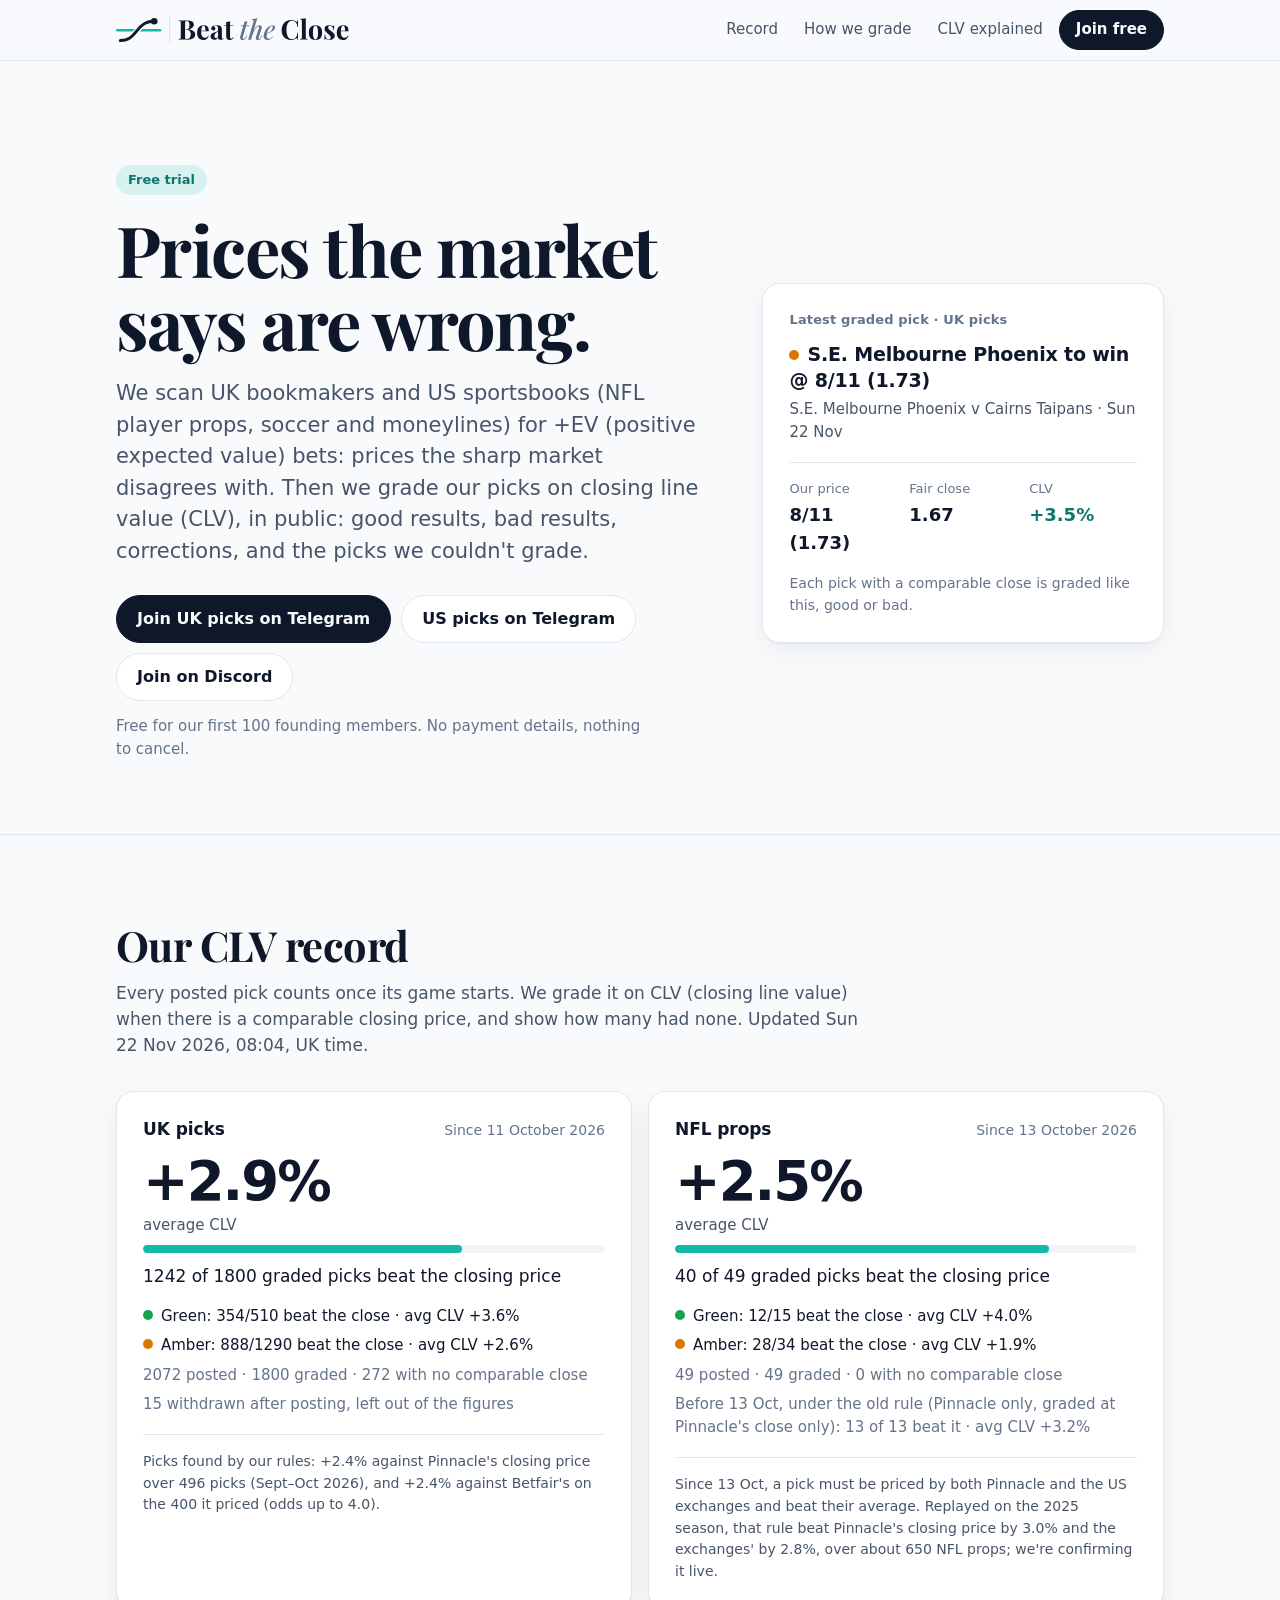
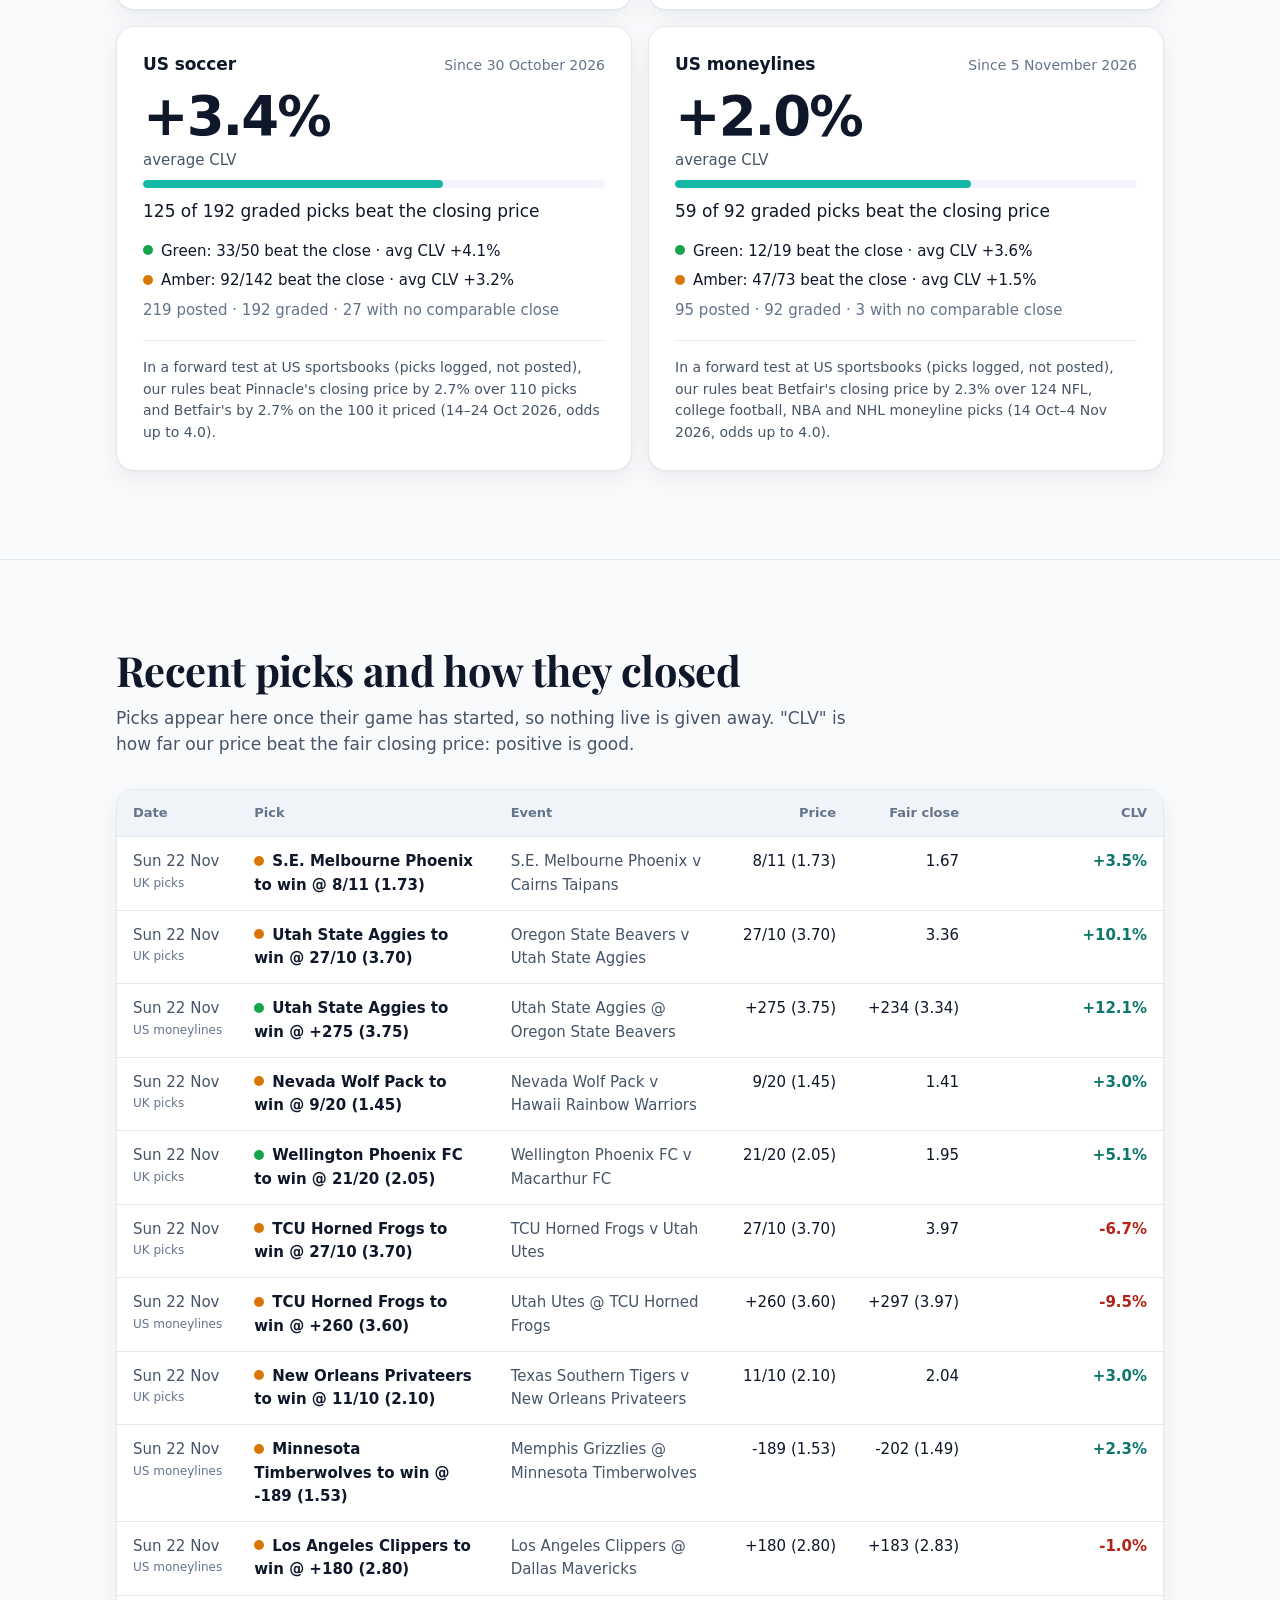
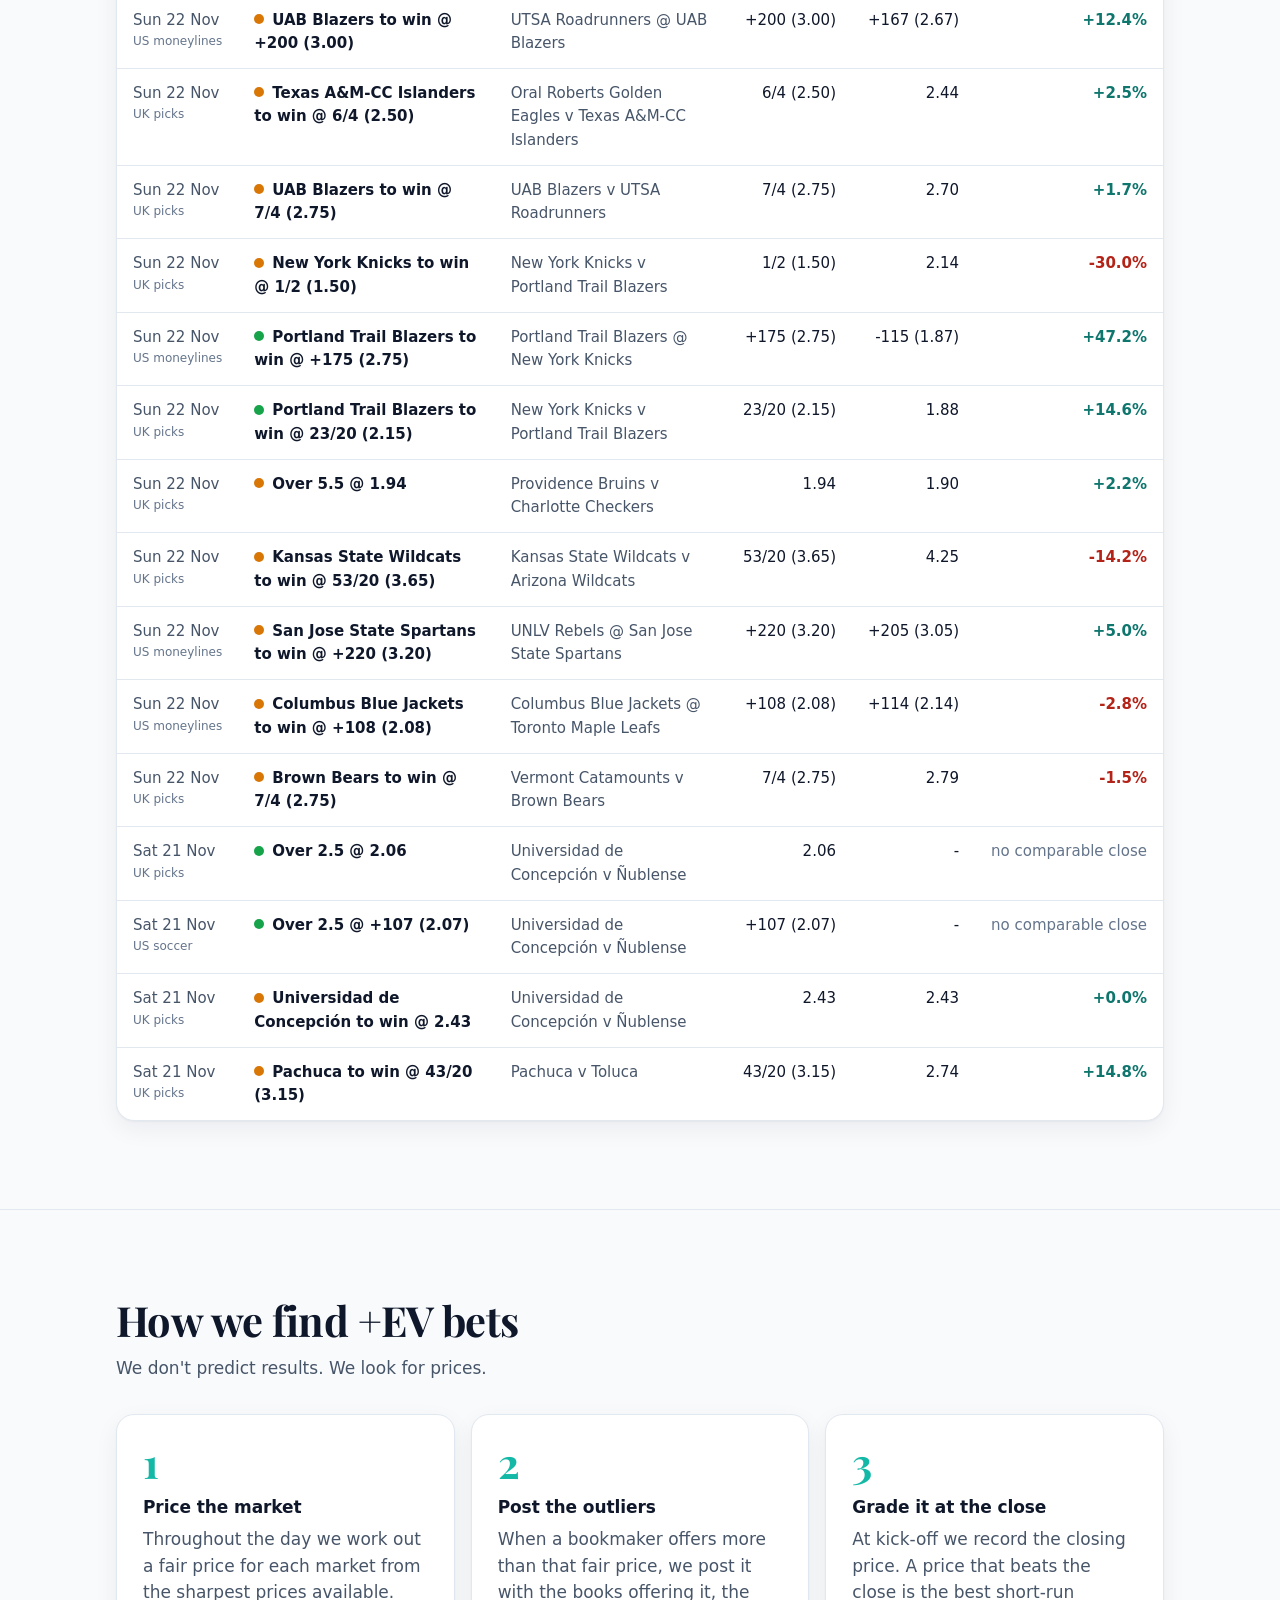
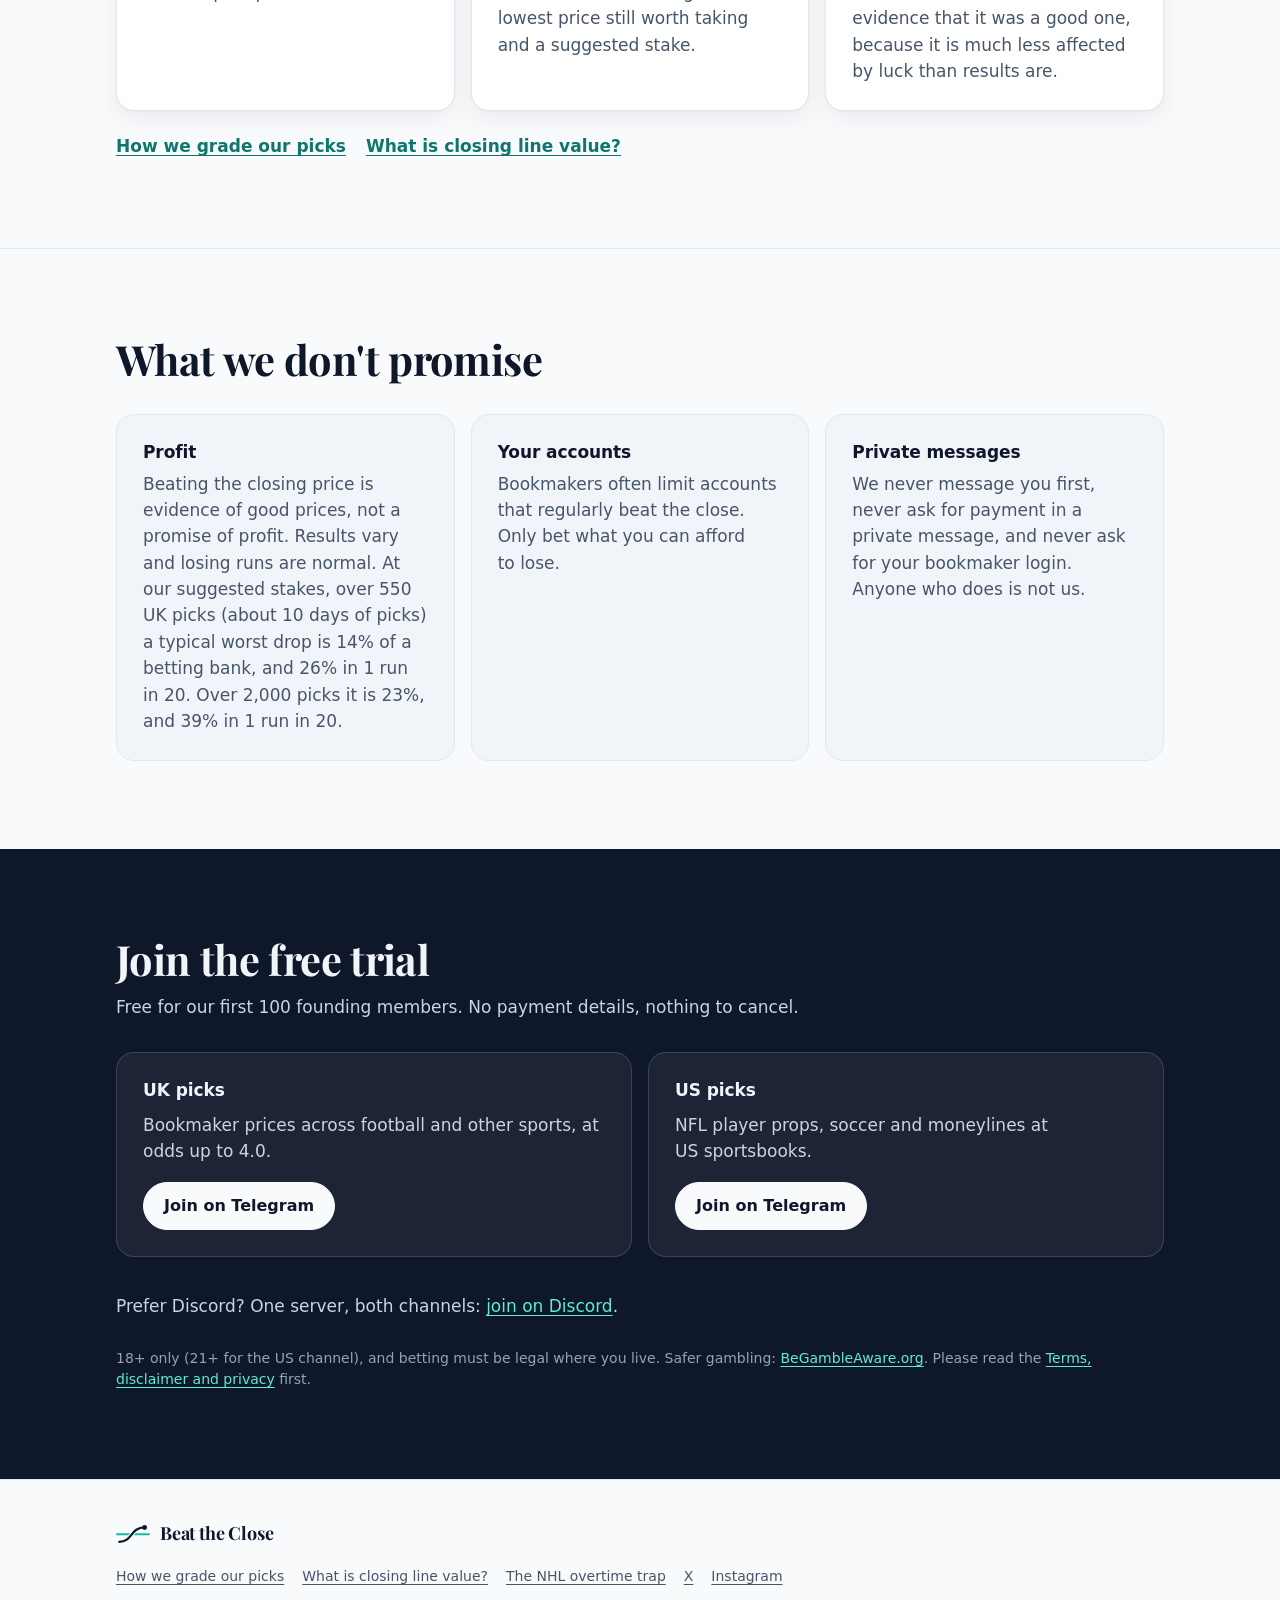
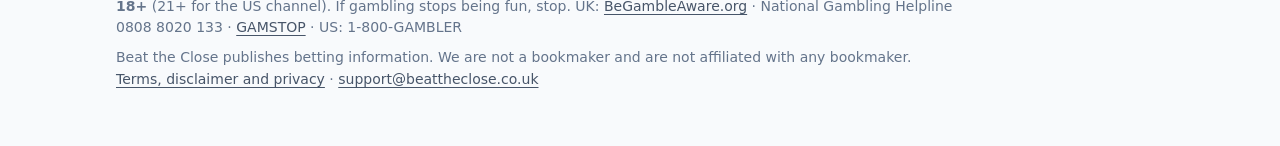
==== commit 3f9eaebd: "Update the record (2026-11-22 08:04 UTC)" ====
--- a/index.html
+++ b/index.html
@@ -63,16 +63,16 @@
       <div class="buttons"><a class="btn primary" href="https://t.me/+t6P7BA5DvUY2Y2Q8" rel="noopener">Join UK picks on Telegram</a><a class="btn " href="https://t.me/+v_nTTCn0uIU0NDE0" rel="noopener">US picks on Telegram</a><a class="btn " href="https://discord.gg/E3mRSd9egq" rel="noopener">Join on Discord</a></div>
       <p class="note">Free for our first 100 founding members. No payment details, nothing to cancel.</p>
     </div>
-    <aside class="card latest" aria-label="Latest graded pick"><p class="eyebrow">Latest graded pick · UK picks</p><p class="latest-pick"><span class="dot green" aria-hidden="true"></span>Gamba Osaka to win @ 31/20 (2.55)</p><p class="latest-event">Gamba Osaka v Fagiano Okayama · Sat 21 Nov</p><dl class="grade"><div><dt>Our price</dt><dd>31/20 (2.55)</dd></div><div><dt>Fair close</dt><dd>2.19</dd></div><div><dt>CLV</dt><dd><span class="pos">+16.2%</span></dd></div></dl><p class="note">Each pick with a comparable close is graded like this, good or bad.</p></aside>
+    <aside class="card latest" aria-label="Latest graded pick"><p class="eyebrow">Latest graded pick · UK picks</p><p class="latest-pick"><span class="dot amber" aria-hidden="true"></span>S.E. Melbourne Phoenix to win @ 8/11 (1.73)</p><p class="latest-event">S.E. Melbourne Phoenix v Cairns Taipans · Sun 22 Nov</p><dl class="grade"><div><dt>Our price</dt><dd>8/11 (1.73)</dd></div><div><dt>Fair close</dt><dd>1.67</dd></div><div><dt>CLV</dt><dd><span class="pos">+3.5%</span></dd></div></dl><p class="note">Each pick with a comparable close is graded like this, good or bad.</p></aside>
   </div>
 
   <section id="record"><div class="wrap">
     <div class="section-head">
       <h2>Our CLV record</h2>
       <p>Every posted pick counts once its game starts. We grade it on CLV (closing line value) when there is a
-         comparable closing price, and show how many had none. Updated Sat 21 Nov 2026, 08:04, UK time.</p>
+         comparable closing price, and show how many had none. Updated Sun 22 Nov 2026, 08:04, UK time.</p>
     </div>
-    <div class="cards"><article class="card record-card"><div class="card-head"><h3>UK picks</h3><span class="since">Since 11 October 2026</span></div><p class="big">+2.9%<span>average CLV</span></p><div class="meter" role="img" aria-label="69% of graded picks beat the closing price"><span style="width:69%"></span></div><p class="sub">1182 of 1703 graded picks beat the closing price</p><ul class="bands"><li><span class="dot green" aria-hidden="true"></span>Green: 332/478 beat the close · avg CLV +3.6%</li><li><span class="dot amber" aria-hidden="true"></span>Amber: 850/1225 beat the close · avg CLV +2.7%</li><li class="muted">1968 posted · 1703 graded · 265 with no comparable close</li><li class="muted">15 withdrawn after posting, left out of the figures</li></ul><p class="past">Picks found by our rules: +2.4% against Pinnacle&#x27;s closing price over 496 picks (Sept–Oct 2026), and +2.4% against Betfair&#x27;s on the 400 it priced (odds up to 4.0).</p></article><article class="card record-card"><div class="card-head"><h3>NFL props</h3><span class="since">Since 13 October 2026</span></div><p class="big">+2.5%<span>average CLV</span></p><div class="meter" role="img" aria-label="81% of graded picks beat the closing price"><span style="width:81%"></span></div><p class="sub">40 of 49 graded picks beat the closing price</p><ul class="bands"><li><span class="dot green" aria-hidden="true"></span>Green: 12/15 beat the close · avg CLV +4.0%</li><li><span class="dot amber" aria-hidden="true"></span>Amber: 28/34 beat the close · avg CLV +1.9%</li><li class="muted">49 posted · 49 graded · 0 with no comparable close</li><li class="muted">Before 13 Oct, under the old rule (Pinnacle only, graded at Pinnacle's close only): 13 of 13 beat it · avg CLV +3.2%</li></ul><p class="past">Since 13 Oct, a pick must be priced by both Pinnacle and the US exchanges and beat their average. Replayed on the 2025 season, that rule beat Pinnacle&#x27;s closing price by 3.0% and the exchanges&#x27; by 2.8%, over about 650 NFL props; we&#x27;re confirming it live.</p></article><article class="card record-card"><div class="card-head"><h3>US soccer</h3><span class="since">Since 30 October 2026</span></div><p class="big">+3.7%<span>average CLV</span></p><div class="meter" role="img" aria-label="66% of graded picks beat the closing price"><span style="width:66%"></span></div><p class="sub">101 of 153 graded picks beat the closing price</p><ul class="bands"><li><span class="dot green" aria-hidden="true"></span>Green: 24/39 beat the close · avg CLV +3.8%</li><li><span class="dot amber" aria-hidden="true"></span>Amber: 77/114 beat the close · avg CLV +3.7%</li><li class="muted">176 posted · 153 graded · 23 with no comparable close</li></ul><p class="past">In a forward test at US sportsbooks (picks logged, not posted), our rules beat Pinnacle&#x27;s closing price by 2.7% over 110 picks and Betfair&#x27;s by 2.7% on the 100 it priced (14–24 Oct 2026, odds up to 4.0).</p></article><article class="card record-card"><div class="card-head"><h3>US moneylines</h3><span class="since">Since 5 November 2026</span></div><p class="big">+1.4%<span>average CLV</span></p><div class="meter" role="img" aria-label="64% of graded picks beat the closing price"><span style="width:64%"></span></div><p class="sub">52 of 81 graded picks beat the closing price</p><ul class="bands"><li><span class="dot green" aria-hidden="true"></span>Green: 10/17 beat the close · avg CLV +0.6%</li><li><span class="dot amber" aria-hidden="true"></span>Amber: 42/64 beat the close · avg CLV +1.6%</li><li class="muted">84 posted · 81 graded · 3 with no comparable close</li></ul><p class="past">In a forward test at US sportsbooks (picks logged, not posted), our rules beat Betfair&#x27;s closing price by 2.3% over 124 NFL, college football, NBA and NHL moneyline picks (14 Oct–4 Nov 2026, odds up to 4.0).</p></article></div>
+    <div class="cards"><article class="card record-card"><div class="card-head"><h3>UK picks</h3><span class="since">Since 11 October 2026</span></div><p class="big">+2.9%<span>average CLV</span></p><div class="meter" role="img" aria-label="69% of graded picks beat the closing price"><span style="width:69%"></span></div><p class="sub">1242 of 1800 graded picks beat the closing price</p><ul class="bands"><li><span class="dot green" aria-hidden="true"></span>Green: 354/510 beat the close · avg CLV +3.6%</li><li><span class="dot amber" aria-hidden="true"></span>Amber: 888/1290 beat the close · avg CLV +2.6%</li><li class="muted">2072 posted · 1800 graded · 272 with no comparable close</li><li class="muted">15 withdrawn after posting, left out of the figures</li></ul><p class="past">Picks found by our rules: +2.4% against Pinnacle&#x27;s closing price over 496 picks (Sept–Oct 2026), and +2.4% against Betfair&#x27;s on the 400 it priced (odds up to 4.0).</p></article><article class="card record-card"><div class="card-head"><h3>NFL props</h3><span class="since">Since 13 October 2026</span></div><p class="big">+2.5%<span>average CLV</span></p><div class="meter" role="img" aria-label="81% of graded picks beat the closing price"><span style="width:81%"></span></div><p class="sub">40 of 49 graded picks beat the closing price</p><ul class="bands"><li><span class="dot green" aria-hidden="true"></span>Green: 12/15 beat the close · avg CLV +4.0%</li><li><span class="dot amber" aria-hidden="true"></span>Amber: 28/34 beat the close · avg CLV +1.9%</li><li class="muted">49 posted · 49 graded · 0 with no comparable close</li><li class="muted">Before 13 Oct, under the old rule (Pinnacle only, graded at Pinnacle's close only): 13 of 13 beat it · avg CLV +3.2%</li></ul><p class="past">Since 13 Oct, a pick must be priced by both Pinnacle and the US exchanges and beat their average. Replayed on the 2025 season, that rule beat Pinnacle&#x27;s closing price by 3.0% and the exchanges&#x27; by 2.8%, over about 650 NFL props; we&#x27;re confirming it live.</p></article><article class="card record-card"><div class="card-head"><h3>US soccer</h3><span class="since">Since 30 October 2026</span></div><p class="big">+3.4%<span>average CLV</span></p><div class="meter" role="img" aria-label="65% of graded picks beat the closing price"><span style="width:65%"></span></div><p class="sub">125 of 192 graded picks beat the closing price</p><ul class="bands"><li><span class="dot green" aria-hidden="true"></span>Green: 33/50 beat the close · avg CLV +4.1%</li><li><span class="dot amber" aria-hidden="true"></span>Amber: 92/142 beat the close · avg CLV +3.2%</li><li class="muted">219 posted · 192 graded · 27 with no comparable close</li></ul><p class="past">In a forward test at US sportsbooks (picks logged, not posted), our rules beat Pinnacle&#x27;s closing price by 2.7% over 110 picks and Betfair&#x27;s by 2.7% on the 100 it priced (14–24 Oct 2026, odds up to 4.0).</p></article><article class="card record-card"><div class="card-head"><h3>US moneylines</h3><span class="since">Since 5 November 2026</span></div><p class="big">+2.0%<span>average CLV</span></p><div class="meter" role="img" aria-label="64% of graded picks beat the closing price"><span style="width:64%"></span></div><p class="sub">59 of 92 graded picks beat the closing price</p><ul class="bands"><li><span class="dot green" aria-hidden="true"></span>Green: 12/19 beat the close · avg CLV +3.6%</li><li><span class="dot amber" aria-hidden="true"></span>Amber: 47/73 beat the close · avg CLV +1.5%</li><li class="muted">95 posted · 92 graded · 3 with no comparable close</li></ul><p class="past">In a forward test at US sportsbooks (picks logged, not posted), our rules beat Betfair&#x27;s closing price by 2.3% over 124 NFL, college football, NBA and NHL moneyline picks (14 Oct–4 Nov 2026, odds up to 4.0).</p></article></div>
   </div></section>
 
   <section id="recent"><div class="wrap">
@@ -84,7 +84,7 @@
     <div class="table-wrap"><table class="picks">
       <caption class="sr-only">Recent picks and their CLV (closing line value)</caption>
       <thead><tr><th scope="col">Date</th><th scope="col">Pick</th><th scope="col">Event</th><th scope="col" class="num">Price</th><th scope="col" class="num">Fair close</th><th scope="col" class="num">CLV</th></tr></thead>
-      <tbody><tr><td class="date">Sat 21 Nov<span class="chan">UK picks</span></td><td class="pick"><span class="dot green" aria-hidden="true"></span>Gamba Osaka to win @ 31/20 (2.55)</td><td class="event">Gamba Osaka v Fagiano Okayama</td><td class="num" data-label="Price">31/20 (2.55)</td><td class="num" data-label="Fair close">2.19</td><td class="num" data-label="CLV"><span class="pos">+16.2%</span></td></tr><tr><td class="date">Sat 21 Nov<span class="chan">UK picks</span></td><td class="pick"><span class="dot amber" aria-hidden="true"></span>Central Coast Mariners to win @ 2/1 (3.00)</td><td class="event">Central Coast Mariners v Perth Glory</td><td class="num" data-label="Price">2/1 (3.00)</td><td class="num" data-label="Fair close">2.92</td><td class="num" data-label="CLV"><span class="pos">+2.7%</span></td></tr><tr><td class="date">Sat 21 Nov<span class="chan">US soccer</span></td><td class="pick"><span class="dot amber" aria-hidden="true"></span>Central Coast Mariners to win @ +200 (3.00)</td><td class="event">Central Coast Mariners v Perth Glory</td><td class="num" data-label="Price">+200 (3.00)</td><td class="num" data-label="Fair close">+192 (2.92)</td><td class="num" data-label="CLV"><span class="pos">+2.7%</span></td></tr><tr><td class="date">Sat 21 Nov<span class="chan">UK picks</span></td><td class="pick"><span class="dot amber" aria-hidden="true"></span>FC Tokyo to win @ 1.74</td><td class="event">Cerezo Osaka v FC Tokyo</td><td class="num" data-label="Price">1.74</td><td class="num" data-label="Fair close">1.77</td><td class="num" data-label="CLV"><span class="neg">-1.6%</span></td></tr><tr><td class="date">Sat 21 Nov<span class="chan">US soccer</span></td><td class="pick"><span class="dot amber" aria-hidden="true"></span>FC Tokyo to win @ -133 (1.75)</td><td class="event">Cerezo Osaka v FC Tokyo</td><td class="num" data-label="Price">-133 (1.75)</td><td class="num" data-label="Fair close">-130 (1.77)</td><td class="num" data-label="CLV"><span class="neg">-1.0%</span></td></tr><tr><td class="date">Sat 21 Nov<span class="chan">UK picks</span></td><td class="pick"><span class="dot amber" aria-hidden="true"></span>FC Anyang to win @ 43/20 (3.15)</td><td class="event">Pohang Steelers v FC Anyang</td><td class="num" data-label="Price">43/20 (3.15)</td><td class="num" data-label="Fair close">3.28</td><td class="num" data-label="CLV"><span class="neg">-4.0%</span></td></tr><tr><td class="date">Sat 21 Nov<span class="chan">US soccer</span></td><td class="pick"><span class="dot amber" aria-hidden="true"></span>FC Anyang to win @ +215 (3.15)</td><td class="event">Pohang Steelers v FC Anyang</td><td class="num" data-label="Price">+215 (3.15)</td><td class="num" data-label="Fair close">+228 (3.28)</td><td class="num" data-label="CLV"><span class="neg">-4.0%</span></td></tr><tr><td class="date">Sat 21 Nov<span class="chan">UK picks</span></td><td class="pick"><span class="dot amber" aria-hidden="true"></span>Hiroshima Sanfrecce FC to win @ 1/2 (1.50)</td><td class="event">Hiroshima Sanfrecce FC v Yokohama F Marinos</td><td class="num" data-label="Price">1/2 (1.50)</td><td class="num" data-label="Fair close">1.50</td><td class="num" data-label="CLV"><span class="neg">-0.1%</span></td></tr><tr><td class="date">Sat 21 Nov<span class="chan">UK picks</span></td><td class="pick"><span class="dot green" aria-hidden="true"></span>Jeonbuk Hyundai Motors to win @ 8/5 (2.60)</td><td class="event">Jeonbuk Hyundai Motors v FC Seoul</td><td class="num" data-label="Price">8/5 (2.60)</td><td class="num" data-label="Fair close">2.31</td><td class="num" data-label="CLV"><span class="pos">+12.5%</span></td></tr><tr><td class="date">Sat 21 Nov<span class="chan">US soccer</span></td><td class="pick"><span class="dot green" aria-hidden="true"></span>Jeonbuk Hyundai Motors to win @ +160 (2.60)</td><td class="event">Jeonbuk Hyundai Motors v FC Seoul</td><td class="num" data-label="Price">+160 (2.60)</td><td class="num" data-label="Fair close">+131 (2.31)</td><td class="num" data-label="CLV"><span class="pos">+12.5%</span></td></tr><tr><td class="date">Sat 21 Nov<span class="chan">US soccer</span></td><td class="pick"><span class="dot green" aria-hidden="true"></span>Under 2.5 @ +115 (2.15)</td><td class="event">Tijuana v Atlante FC</td><td class="num" data-label="Price">+115 (2.15)</td><td class="num" data-label="Fair close">-</td><td class="num" data-label="CLV"><span class="muted">no comparable close</span></td></tr><tr><td class="date">Sat 21 Nov<span class="chan">UK picks</span></td><td class="pick"><span class="dot amber" aria-hidden="true"></span>Denver Nuggets to win @ Evens (2.00)</td><td class="event">Denver Nuggets v Houston Rockets</td><td class="num" data-label="Price">Evens (2.00)</td><td class="num" data-label="Fair close">2.09</td><td class="num" data-label="CLV"><span class="neg">-4.3%</span></td></tr><tr><td class="date">Sat 21 Nov<span class="chan">UK picks</span></td><td class="pick"><span class="dot green" aria-hidden="true"></span>Houston Rockets to win @ 21/20 (2.05)</td><td class="event">Denver Nuggets v Houston Rockets</td><td class="num" data-label="Price">21/20 (2.05)</td><td class="num" data-label="Fair close">1.92</td><td class="num" data-label="CLV"><span class="pos">+6.9%</span></td></tr><tr><td class="date">Sat 21 Nov<span class="chan">US moneylines</span></td><td class="pick"><span class="dot green" aria-hidden="true"></span>Houston Rockets to win @ +105 (2.05)</td><td class="event">Houston Rockets @ Denver Nuggets</td><td class="num" data-label="Price">+105 (2.05)</td><td class="num" data-label="Fair close">-109 (1.92)</td><td class="num" data-label="CLV"><span class="pos">+6.7%</span></td></tr><tr><td class="date">Sat 21 Nov<span class="chan">UK picks</span></td><td class="pick"><span class="dot amber" aria-hidden="true"></span>Fresno St Bulldogs -9.5 @ Evens (2.00)</td><td class="event">Fresno St Bulldogs v Alabama St Hornets</td><td class="num" data-label="Price">Evens (2.00)</td><td class="num" data-label="Fair close">-</td><td class="num" data-label="CLV"><span class="muted">no comparable close</span></td></tr><tr><td class="date">Sat 21 Nov<span class="chan">UK picks</span></td><td class="pick"><span class="dot amber" aria-hidden="true"></span>Seton Hall Pirates to win @ 6/4 (2.50)</td><td class="event">Seton Hall Pirates v NC State Wolfpack</td><td class="num" data-label="Price">6/4 (2.50)</td><td class="num" data-label="Fair close">2.64</td><td class="num" data-label="CLV"><span class="neg">-5.4%</span></td></tr><tr><td class="date">Sat 21 Nov<span class="chan">UK picks</span></td><td class="pick"><span class="dot green" aria-hidden="true"></span>Wyoming Cowboys to win @ 3/1 (4.00)</td><td class="event">Wyoming Cowboys v New Mexico Lobos</td><td class="num" data-label="Price">3/1 (4.00)</td><td class="num" data-label="Fair close">4.40</td><td class="num" data-label="CLV"><span class="neg">-9.1%</span></td></tr><tr><td class="date">Sat 21 Nov<span class="chan">UK picks</span></td><td class="pick"><span class="dot amber" aria-hidden="true"></span>Under 164.5 @ 10/11 (1.91)</td><td class="event">Illinois Fighting Illini v Eastern Illinois Panthers</td><td class="num" data-label="Price">10/11 (1.91)</td><td class="num" data-label="Fair close">1.85</td><td class="num" data-label="CLV"><span class="pos">+3.3%</span></td></tr><tr><td class="date">Sat 21 Nov<span class="chan">UK picks</span></td><td class="pick"><span class="dot green" aria-hidden="true"></span>CSU Bakersfield Roadrunners to win @ 27/20 (2.35)</td><td class="event">Idaho Vandals v CSU Bakersfield Roadrunners</td><td class="num" data-label="Price">27/20 (2.35)</td><td class="num" data-label="Fair close">2.23</td><td class="num" data-label="CLV"><span class="pos">+5.3%</span></td></tr><tr><td class="date">Sat 21 Nov<span class="chan">US soccer</span></td><td class="pick"><span class="dot amber" aria-hidden="true"></span>Atlético San Luis to win @ +195 (2.95)</td><td class="event">Puebla v Atlético San Luis</td><td class="num" data-label="Price">+195 (2.95)</td><td class="num" data-label="Fair close">+153 (2.53)</td><td class="num" data-label="CLV"><span class="pos">+16.3%</span></td></tr><tr><td class="date">Sat 21 Nov<span class="chan">UK picks</span></td><td class="pick"><span class="dot amber" aria-hidden="true"></span>Atlético San Luis to win @ 17/10 (2.70)</td><td class="event">Puebla v Atlético San Luis</td><td class="num" data-label="Price">17/10 (2.70)</td><td class="num" data-label="Fair close">2.53</td><td class="num" data-label="CLV"><span class="pos">+6.5%</span></td></tr><tr><td class="date">Sat 21 Nov<span class="chan">UK picks</span></td><td class="pick"><span class="dot amber" aria-hidden="true"></span>Indiana Pacers to win @ 12/5 (3.40)</td><td class="event">Cleveland Cavaliers v Indiana Pacers</td><td class="num" data-label="Price">12/5 (3.40)</td><td class="num" data-label="Fair close">3.07</td><td class="num" data-label="CLV"><span class="pos">+10.7%</span></td></tr><tr><td class="date">Sat 21 Nov<span class="chan">US moneylines</span></td><td class="pick"><span class="dot green" aria-hidden="true"></span>Indiana Pacers to win @ +245 (3.45)</td><td class="event">Indiana Pacers @ Cleveland Cavaliers</td><td class="num" data-label="Price">+245 (3.45)</td><td class="num" data-label="Fair close">+205 (3.05)</td><td class="num" data-label="CLV"><span class="pos">+13.2%</span></td></tr><tr><td class="date">Sat 21 Nov<span class="chan">UK picks</span></td><td class="pick"><span class="dot amber" aria-hidden="true"></span>Cleveland Cavaliers -6.5 @ Evens (2.00)</td><td class="event">Cleveland Cavaliers v Indiana Pacers</td><td class="num" data-label="Price">Evens (2.00)</td><td class="num" data-label="Fair close">-</td><td class="num" data-label="CLV"><span class="muted">no comparable close</span></td></tr><tr><td class="date">Sat 21 Nov<span class="chan">UK picks</span></td><td class="pick"><span class="dot green" aria-hidden="true"></span>Tulsa Golden Hurricane to win @ 53/20 (3.65)</td><td class="event">Mississippi St Bulldogs v Tulsa Golden Hurricane</td><td class="num" data-label="Price">53/20 (3.65)</td><td class="num" data-label="Fair close">3.52</td><td class="num" data-label="CLV"><span class="pos">+3.5%</span></td></tr></tbody>
+      <tbody><tr><td class="date">Sun 22 Nov<span class="chan">UK picks</span></td><td class="pick"><span class="dot amber" aria-hidden="true"></span>S.E. Melbourne Phoenix to win @ 8/11 (1.73)</td><td class="event">S.E. Melbourne Phoenix v Cairns Taipans</td><td class="num" data-label="Price">8/11 (1.73)</td><td class="num" data-label="Fair close">1.67</td><td class="num" data-label="CLV"><span class="pos">+3.5%</span></td></tr><tr><td class="date">Sun 22 Nov<span class="chan">UK picks</span></td><td class="pick"><span class="dot amber" aria-hidden="true"></span>Utah State Aggies to win @ 27/10 (3.70)</td><td class="event">Oregon State Beavers v Utah State Aggies</td><td class="num" data-label="Price">27/10 (3.70)</td><td class="num" data-label="Fair close">3.36</td><td class="num" data-label="CLV"><span class="pos">+10.1%</span></td></tr><tr><td class="date">Sun 22 Nov<span class="chan">US moneylines</span></td><td class="pick"><span class="dot green" aria-hidden="true"></span>Utah State Aggies to win @ +275 (3.75)</td><td class="event">Utah State Aggies @ Oregon State Beavers</td><td class="num" data-label="Price">+275 (3.75)</td><td class="num" data-label="Fair close">+234 (3.34)</td><td class="num" data-label="CLV"><span class="pos">+12.1%</span></td></tr><tr><td class="date">Sun 22 Nov<span class="chan">UK picks</span></td><td class="pick"><span class="dot amber" aria-hidden="true"></span>Nevada Wolf Pack to win @ 9/20 (1.45)</td><td class="event">Nevada Wolf Pack v Hawaii Rainbow Warriors</td><td class="num" data-label="Price">9/20 (1.45)</td><td class="num" data-label="Fair close">1.41</td><td class="num" data-label="CLV"><span class="pos">+3.0%</span></td></tr><tr><td class="date">Sun 22 Nov<span class="chan">UK picks</span></td><td class="pick"><span class="dot green" aria-hidden="true"></span>Wellington Phoenix FC to win @ 21/20 (2.05)</td><td class="event">Wellington Phoenix FC v Macarthur FC</td><td class="num" data-label="Price">21/20 (2.05)</td><td class="num" data-label="Fair close">1.95</td><td class="num" data-label="CLV"><span class="pos">+5.1%</span></td></tr><tr><td class="date">Sun 22 Nov<span class="chan">UK picks</span></td><td class="pick"><span class="dot amber" aria-hidden="true"></span>TCU Horned Frogs to win @ 27/10 (3.70)</td><td class="event">TCU Horned Frogs v Utah Utes</td><td class="num" data-label="Price">27/10 (3.70)</td><td class="num" data-label="Fair close">3.97</td><td class="num" data-label="CLV"><span class="neg">-6.7%</span></td></tr><tr><td class="date">Sun 22 Nov<span class="chan">US moneylines</span></td><td class="pick"><span class="dot amber" aria-hidden="true"></span>TCU Horned Frogs to win @ +260 (3.60)</td><td class="event">Utah Utes @ TCU Horned Frogs</td><td class="num" data-label="Price">+260 (3.60)</td><td class="num" data-label="Fair close">+297 (3.97)</td><td class="num" data-label="CLV"><span class="neg">-9.5%</span></td></tr><tr><td class="date">Sun 22 Nov<span class="chan">UK picks</span></td><td class="pick"><span class="dot amber" aria-hidden="true"></span>New Orleans Privateers to win @ 11/10 (2.10)</td><td class="event">Texas Southern Tigers v New Orleans Privateers</td><td class="num" data-label="Price">11/10 (2.10)</td><td class="num" data-label="Fair close">2.04</td><td class="num" data-label="CLV"><span class="pos">+3.0%</span></td></tr><tr><td class="date">Sun 22 Nov<span class="chan">US moneylines</span></td><td class="pick"><span class="dot amber" aria-hidden="true"></span>Minnesota Timberwolves to win @ -189 (1.53)</td><td class="event">Memphis Grizzlies @ Minnesota Timberwolves</td><td class="num" data-label="Price">-189 (1.53)</td><td class="num" data-label="Fair close">-202 (1.49)</td><td class="num" data-label="CLV"><span class="pos">+2.3%</span></td></tr><tr><td class="date">Sun 22 Nov<span class="chan">US moneylines</span></td><td class="pick"><span class="dot amber" aria-hidden="true"></span>Los Angeles Clippers to win @ +180 (2.80)</td><td class="event">Los Angeles Clippers @ Dallas Mavericks</td><td class="num" data-label="Price">+180 (2.80)</td><td class="num" data-label="Fair close">+183 (2.83)</td><td class="num" data-label="CLV"><span class="neg">-1.0%</span></td></tr><tr><td class="date">Sun 22 Nov<span class="chan">US moneylines</span></td><td class="pick"><span class="dot amber" aria-hidden="true"></span>UAB Blazers to win @ +200 (3.00)</td><td class="event">UTSA Roadrunners @ UAB Blazers</td><td class="num" data-label="Price">+200 (3.00)</td><td class="num" data-label="Fair close">+167 (2.67)</td><td class="num" data-label="CLV"><span class="pos">+12.4%</span></td></tr><tr><td class="date">Sun 22 Nov<span class="chan">UK picks</span></td><td class="pick"><span class="dot amber" aria-hidden="true"></span>Texas A&amp;M-CC Islanders to win @ 6/4 (2.50)</td><td class="event">Oral Roberts Golden Eagles v Texas A&amp;M-CC Islanders</td><td class="num" data-label="Price">6/4 (2.50)</td><td class="num" data-label="Fair close">2.44</td><td class="num" data-label="CLV"><span class="pos">+2.5%</span></td></tr><tr><td class="date">Sun 22 Nov<span class="chan">UK picks</span></td><td class="pick"><span class="dot amber" aria-hidden="true"></span>UAB Blazers to win @ 7/4 (2.75)</td><td class="event">UAB Blazers v UTSA Roadrunners</td><td class="num" data-label="Price">7/4 (2.75)</td><td class="num" data-label="Fair close">2.70</td><td class="num" data-label="CLV"><span class="pos">+1.7%</span></td></tr><tr><td class="date">Sun 22 Nov<span class="chan">UK picks</span></td><td class="pick"><span class="dot amber" aria-hidden="true"></span>New York Knicks to win @ 1/2 (1.50)</td><td class="event">New York Knicks v Portland Trail Blazers</td><td class="num" data-label="Price">1/2 (1.50)</td><td class="num" data-label="Fair close">2.14</td><td class="num" data-label="CLV"><span class="neg">-30.0%</span></td></tr><tr><td class="date">Sun 22 Nov<span class="chan">US moneylines</span></td><td class="pick"><span class="dot green" aria-hidden="true"></span>Portland Trail Blazers to win @ +175 (2.75)</td><td class="event">Portland Trail Blazers @ New York Knicks</td><td class="num" data-label="Price">+175 (2.75)</td><td class="num" data-label="Fair close">-115 (1.87)</td><td class="num" data-label="CLV"><span class="pos">+47.2%</span></td></tr><tr><td class="date">Sun 22 Nov<span class="chan">UK picks</span></td><td class="pick"><span class="dot green" aria-hidden="true"></span>Portland Trail Blazers to win @ 23/20 (2.15)</td><td class="event">New York Knicks v Portland Trail Blazers</td><td class="num" data-label="Price">23/20 (2.15)</td><td class="num" data-label="Fair close">1.88</td><td class="num" data-label="CLV"><span class="pos">+14.6%</span></td></tr><tr><td class="date">Sun 22 Nov<span class="chan">UK picks</span></td><td class="pick"><span class="dot amber" aria-hidden="true"></span>Over 5.5 @ 1.94</td><td class="event">Providence Bruins v Charlotte Checkers</td><td class="num" data-label="Price">1.94</td><td class="num" data-label="Fair close">1.90</td><td class="num" data-label="CLV"><span class="pos">+2.2%</span></td></tr><tr><td class="date">Sun 22 Nov<span class="chan">UK picks</span></td><td class="pick"><span class="dot amber" aria-hidden="true"></span>Kansas State Wildcats to win @ 53/20 (3.65)</td><td class="event">Kansas State Wildcats v Arizona Wildcats</td><td class="num" data-label="Price">53/20 (3.65)</td><td class="num" data-label="Fair close">4.25</td><td class="num" data-label="CLV"><span class="neg">-14.2%</span></td></tr><tr><td class="date">Sun 22 Nov<span class="chan">US moneylines</span></td><td class="pick"><span class="dot amber" aria-hidden="true"></span>San Jose State Spartans to win @ +220 (3.20)</td><td class="event">UNLV Rebels @ San Jose State Spartans</td><td class="num" data-label="Price">+220 (3.20)</td><td class="num" data-label="Fair close">+205 (3.05)</td><td class="num" data-label="CLV"><span class="pos">+5.0%</span></td></tr><tr><td class="date">Sun 22 Nov<span class="chan">US moneylines</span></td><td class="pick"><span class="dot amber" aria-hidden="true"></span>Columbus Blue Jackets to win @ +108 (2.08)</td><td class="event">Columbus Blue Jackets @ Toronto Maple Leafs</td><td class="num" data-label="Price">+108 (2.08)</td><td class="num" data-label="Fair close">+114 (2.14)</td><td class="num" data-label="CLV"><span class="neg">-2.8%</span></td></tr><tr><td class="date">Sun 22 Nov<span class="chan">UK picks</span></td><td class="pick"><span class="dot amber" aria-hidden="true"></span>Brown Bears to win @ 7/4 (2.75)</td><td class="event">Vermont Catamounts v Brown Bears</td><td class="num" data-label="Price">7/4 (2.75)</td><td class="num" data-label="Fair close">2.79</td><td class="num" data-label="CLV"><span class="neg">-1.5%</span></td></tr><tr><td class="date">Sat 21 Nov<span class="chan">UK picks</span></td><td class="pick"><span class="dot green" aria-hidden="true"></span>Over 2.5 @ 2.06</td><td class="event">Universidad de Concepción v Ñublense</td><td class="num" data-label="Price">2.06</td><td class="num" data-label="Fair close">-</td><td class="num" data-label="CLV"><span class="muted">no comparable close</span></td></tr><tr><td class="date">Sat 21 Nov<span class="chan">US soccer</span></td><td class="pick"><span class="dot green" aria-hidden="true"></span>Over 2.5 @ +107 (2.07)</td><td class="event">Universidad de Concepción v Ñublense</td><td class="num" data-label="Price">+107 (2.07)</td><td class="num" data-label="Fair close">-</td><td class="num" data-label="CLV"><span class="muted">no comparable close</span></td></tr><tr><td class="date">Sat 21 Nov<span class="chan">UK picks</span></td><td class="pick"><span class="dot amber" aria-hidden="true"></span>Universidad de Concepción to win @ 2.43</td><td class="event">Universidad de Concepción v Ñublense</td><td class="num" data-label="Price">2.43</td><td class="num" data-label="Fair close">2.43</td><td class="num" data-label="CLV"><span class="pos">+0.0%</span></td></tr><tr><td class="date">Sat 21 Nov<span class="chan">UK picks</span></td><td class="pick"><span class="dot amber" aria-hidden="true"></span>Pachuca to win @ 43/20 (3.15)</td><td class="event">Pachuca v Toluca</td><td class="num" data-label="Price">43/20 (3.15)</td><td class="num" data-label="Fair close">2.74</td><td class="num" data-label="CLV"><span class="pos">+14.8%</span></td></tr></tbody>
     </table></div>
   </div></section>
 
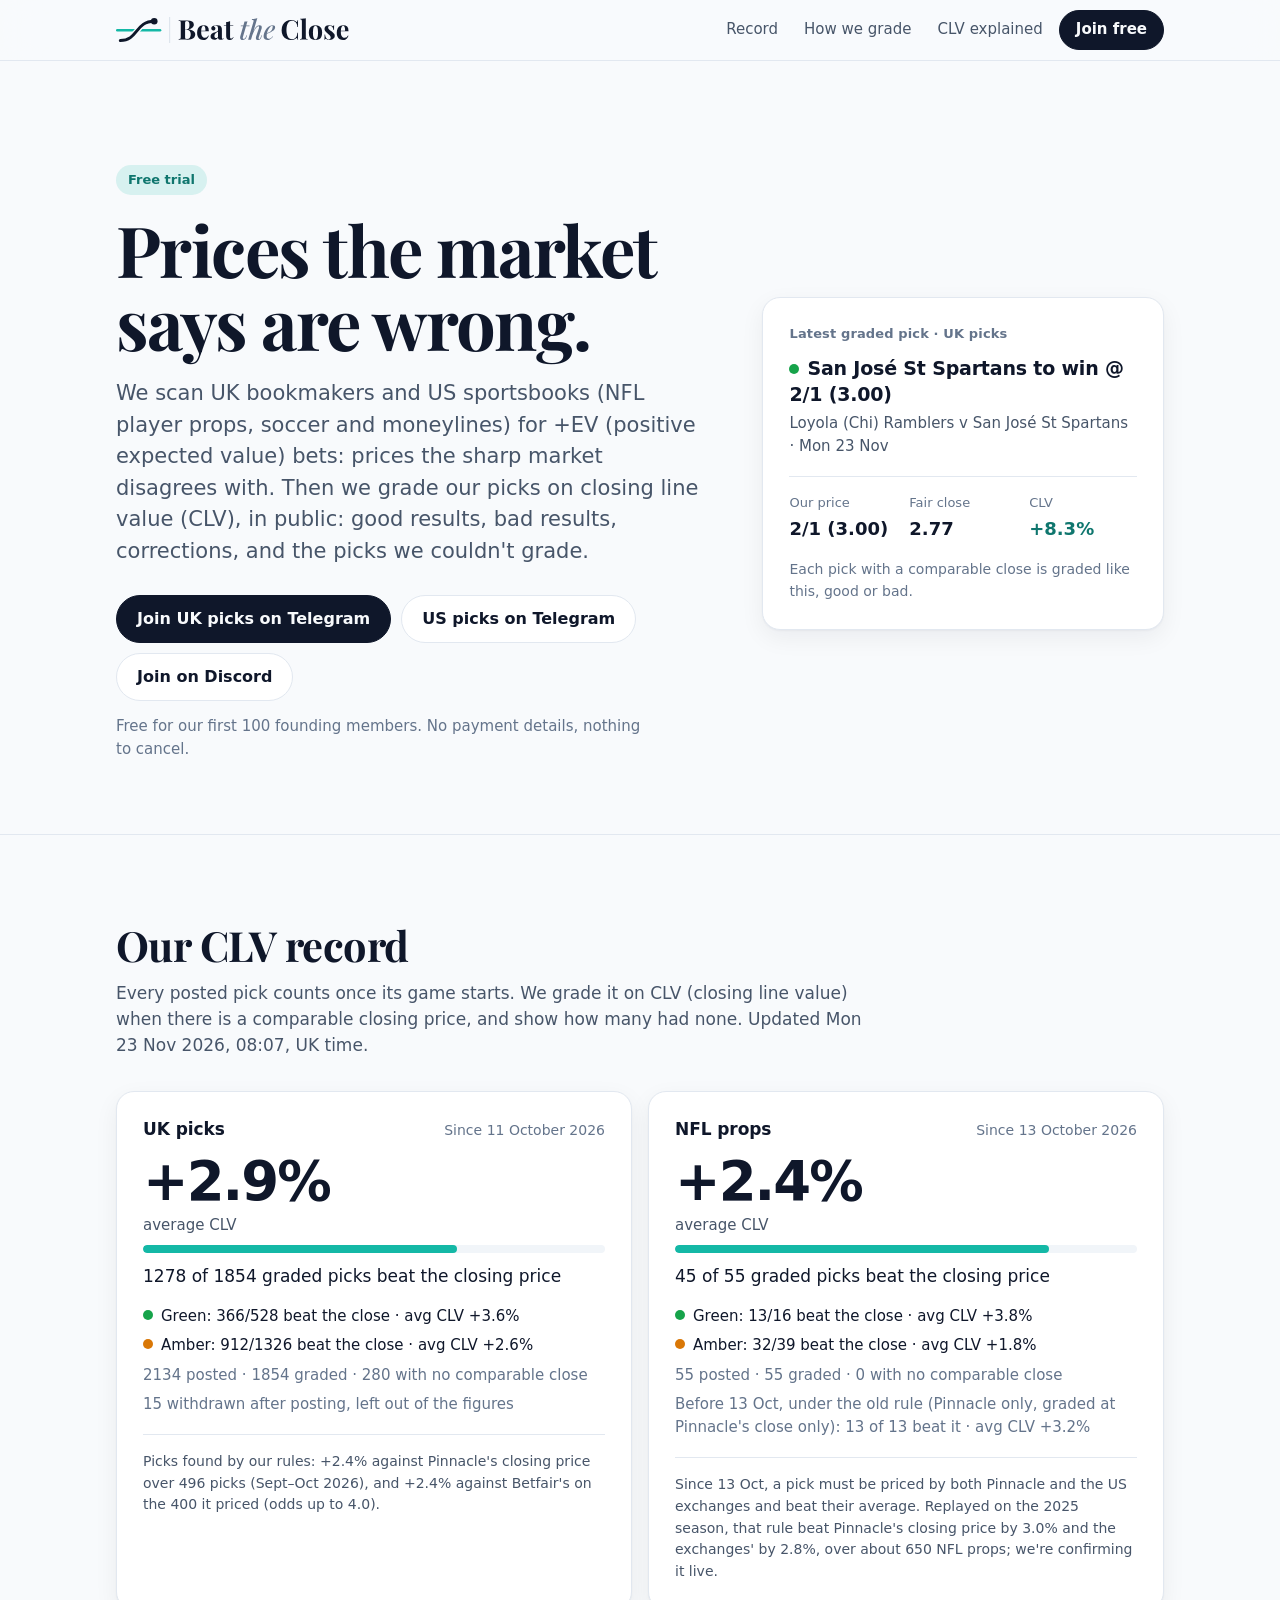
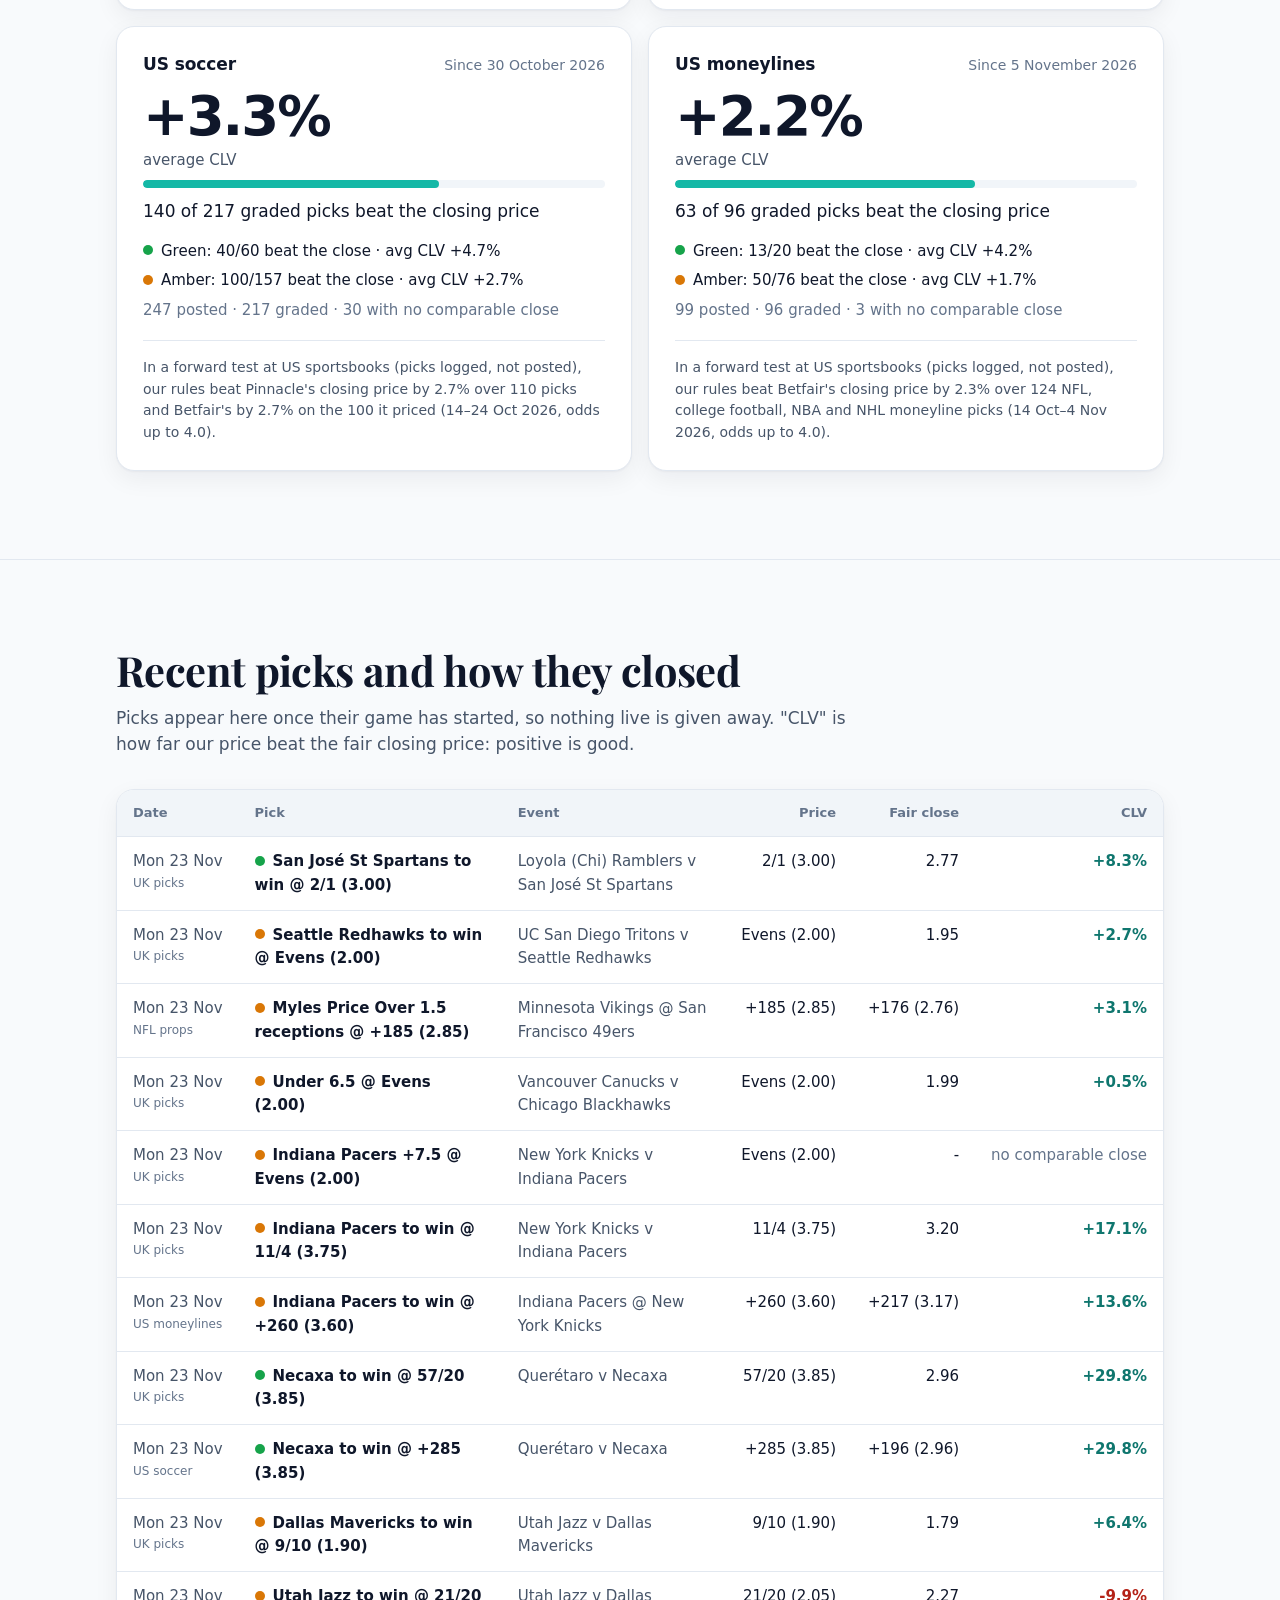
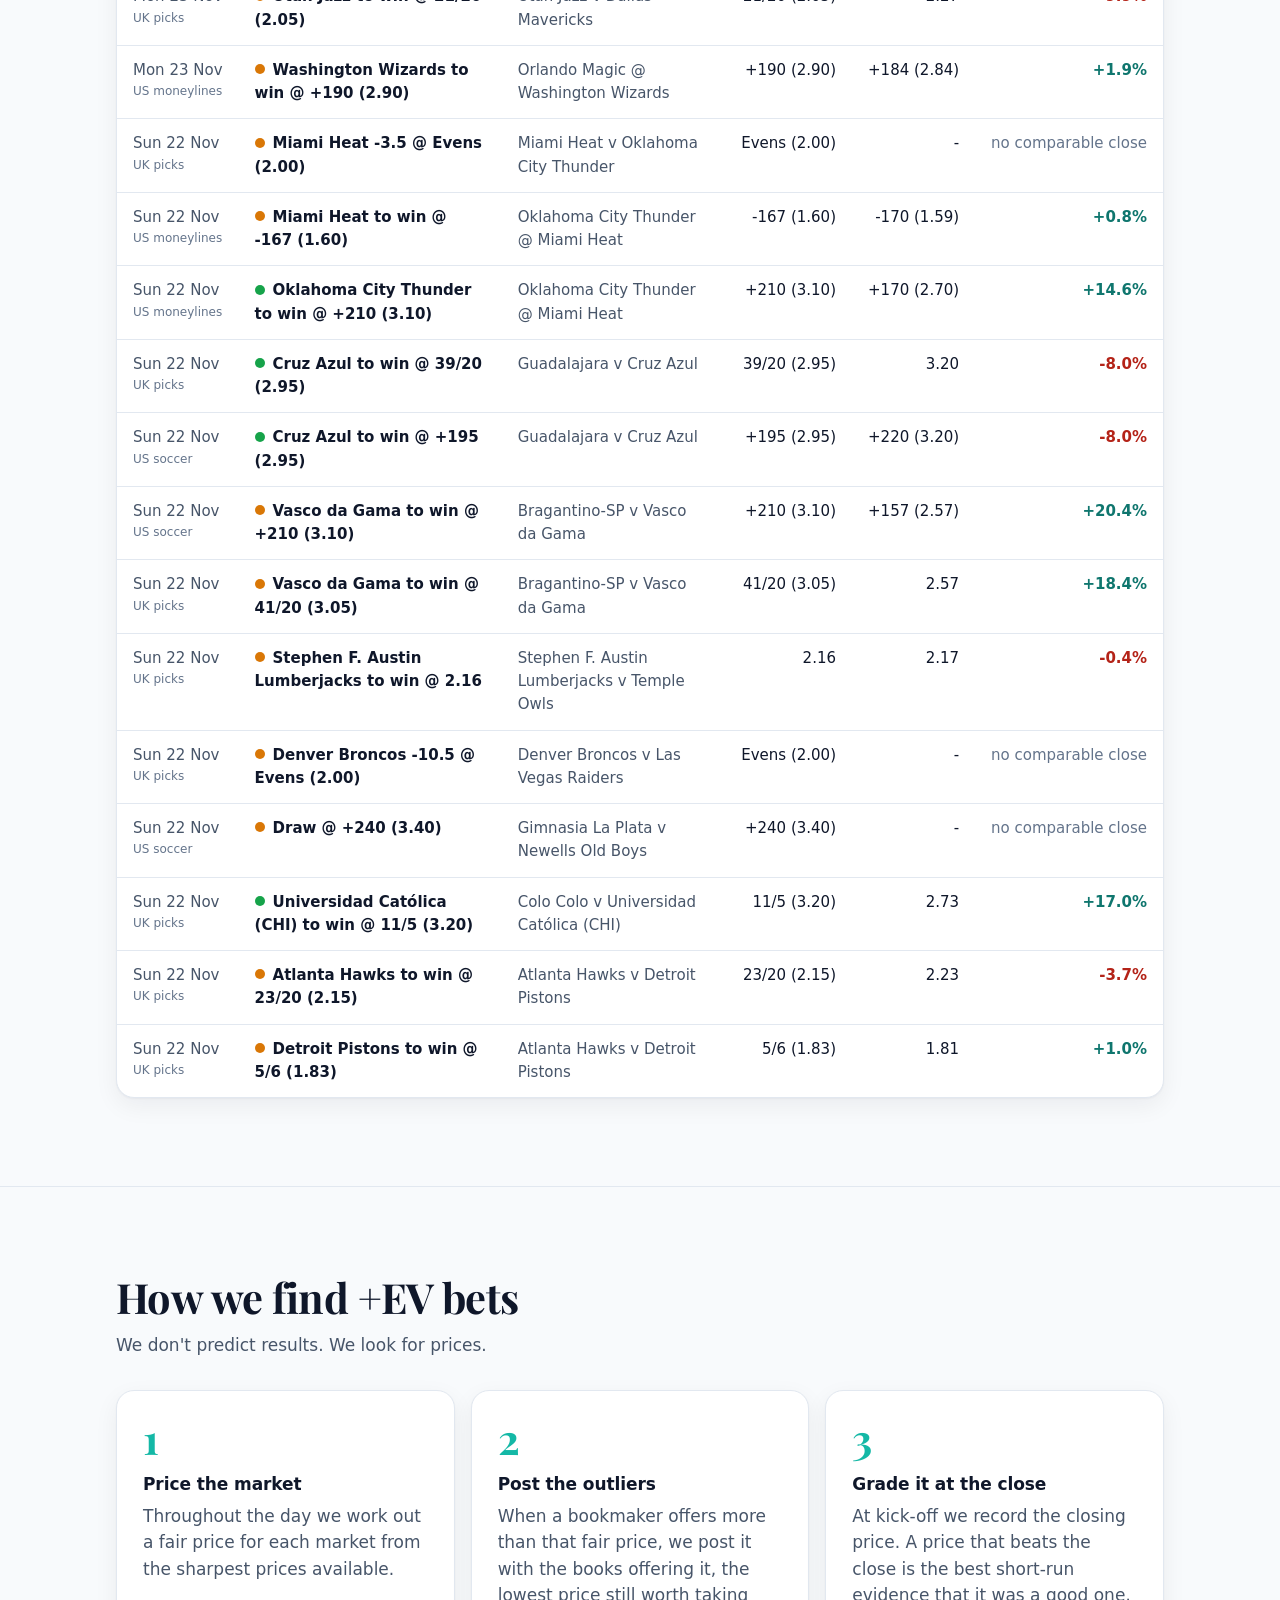
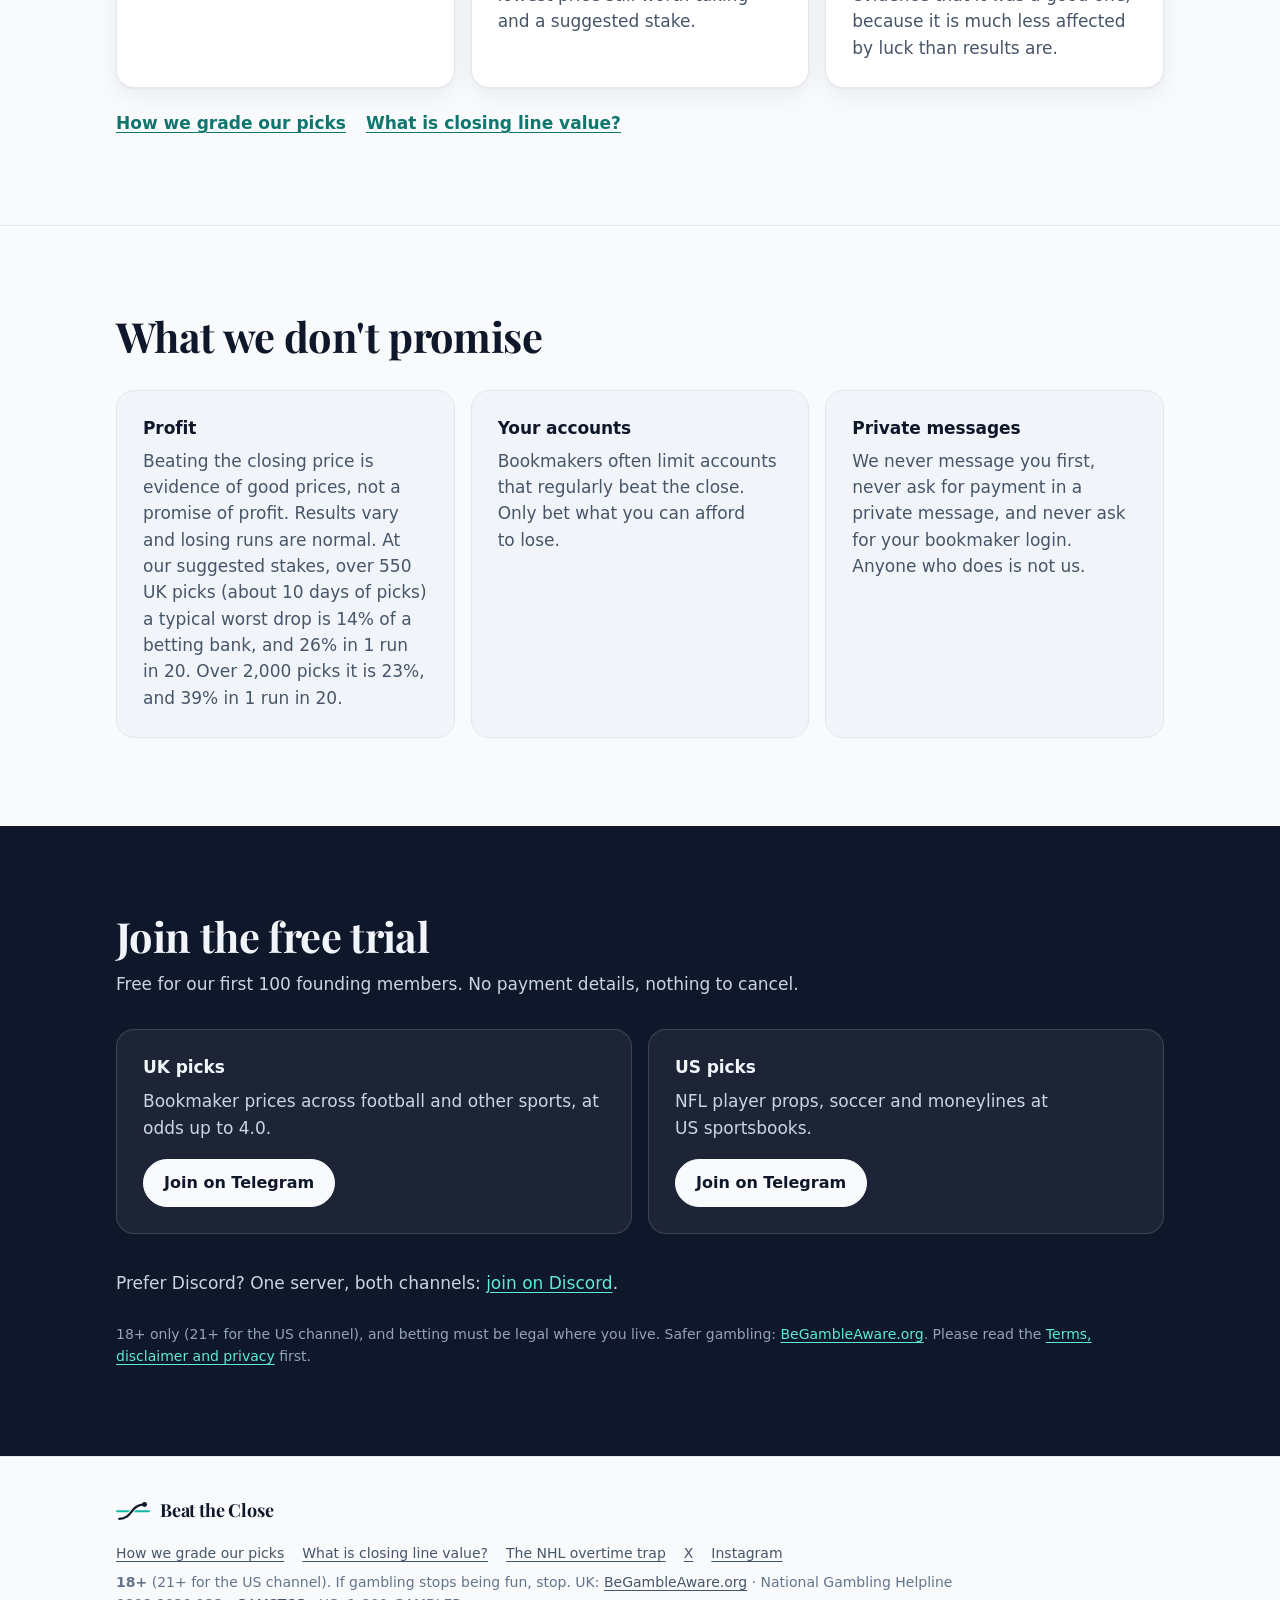
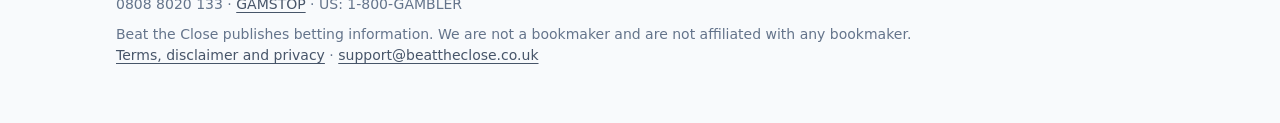
==== commit 187f5094: "Update the record (2026-11-23 08:07 UTC)" ====
--- a/index.html
+++ b/index.html
@@ -63,16 +63,16 @@
       <div class="buttons"><a class="btn primary" href="https://t.me/+t6P7BA5DvUY2Y2Q8" rel="noopener">Join UK picks on Telegram</a><a class="btn " href="https://t.me/+v_nTTCn0uIU0NDE0" rel="noopener">US picks on Telegram</a><a class="btn " href="https://discord.gg/E3mRSd9egq" rel="noopener">Join on Discord</a></div>
       <p class="note">Free for our first 100 founding members. No payment details, nothing to cancel.</p>
     </div>
-    <aside class="card latest" aria-label="Latest graded pick"><p class="eyebrow">Latest graded pick · UK picks</p><p class="latest-pick"><span class="dot amber" aria-hidden="true"></span>S.E. Melbourne Phoenix to win @ 8/11 (1.73)</p><p class="latest-event">S.E. Melbourne Phoenix v Cairns Taipans · Sun 22 Nov</p><dl class="grade"><div><dt>Our price</dt><dd>8/11 (1.73)</dd></div><div><dt>Fair close</dt><dd>1.67</dd></div><div><dt>CLV</dt><dd><span class="pos">+3.5%</span></dd></div></dl><p class="note">Each pick with a comparable close is graded like this, good or bad.</p></aside>
+    <aside class="card latest" aria-label="Latest graded pick"><p class="eyebrow">Latest graded pick · UK picks</p><p class="latest-pick"><span class="dot green" aria-hidden="true"></span>San José St Spartans to win @ 2/1 (3.00)</p><p class="latest-event">Loyola (Chi) Ramblers v San José St Spartans · Mon 23 Nov</p><dl class="grade"><div><dt>Our price</dt><dd>2/1 (3.00)</dd></div><div><dt>Fair close</dt><dd>2.77</dd></div><div><dt>CLV</dt><dd><span class="pos">+8.3%</span></dd></div></dl><p class="note">Each pick with a comparable close is graded like this, good or bad.</p></aside>
   </div>
 
   <section id="record"><div class="wrap">
     <div class="section-head">
       <h2>Our CLV record</h2>
       <p>Every posted pick counts once its game starts. We grade it on CLV (closing line value) when there is a
-         comparable closing price, and show how many had none. Updated Sun 22 Nov 2026, 08:04, UK time.</p>
+         comparable closing price, and show how many had none. Updated Mon 23 Nov 2026, 08:07, UK time.</p>
     </div>
-    <div class="cards"><article class="card record-card"><div class="card-head"><h3>UK picks</h3><span class="since">Since 11 October 2026</span></div><p class="big">+2.9%<span>average CLV</span></p><div class="meter" role="img" aria-label="69% of graded picks beat the closing price"><span style="width:69%"></span></div><p class="sub">1242 of 1800 graded picks beat the closing price</p><ul class="bands"><li><span class="dot green" aria-hidden="true"></span>Green: 354/510 beat the close · avg CLV +3.6%</li><li><span class="dot amber" aria-hidden="true"></span>Amber: 888/1290 beat the close · avg CLV +2.6%</li><li class="muted">2072 posted · 1800 graded · 272 with no comparable close</li><li class="muted">15 withdrawn after posting, left out of the figures</li></ul><p class="past">Picks found by our rules: +2.4% against Pinnacle&#x27;s closing price over 496 picks (Sept–Oct 2026), and +2.4% against Betfair&#x27;s on the 400 it priced (odds up to 4.0).</p></article><article class="card record-card"><div class="card-head"><h3>NFL props</h3><span class="since">Since 13 October 2026</span></div><p class="big">+2.5%<span>average CLV</span></p><div class="meter" role="img" aria-label="81% of graded picks beat the closing price"><span style="width:81%"></span></div><p class="sub">40 of 49 graded picks beat the closing price</p><ul class="bands"><li><span class="dot green" aria-hidden="true"></span>Green: 12/15 beat the close · avg CLV +4.0%</li><li><span class="dot amber" aria-hidden="true"></span>Amber: 28/34 beat the close · avg CLV +1.9%</li><li class="muted">49 posted · 49 graded · 0 with no comparable close</li><li class="muted">Before 13 Oct, under the old rule (Pinnacle only, graded at Pinnacle's close only): 13 of 13 beat it · avg CLV +3.2%</li></ul><p class="past">Since 13 Oct, a pick must be priced by both Pinnacle and the US exchanges and beat their average. Replayed on the 2025 season, that rule beat Pinnacle&#x27;s closing price by 3.0% and the exchanges&#x27; by 2.8%, over about 650 NFL props; we&#x27;re confirming it live.</p></article><article class="card record-card"><div class="card-head"><h3>US soccer</h3><span class="since">Since 30 October 2026</span></div><p class="big">+3.4%<span>average CLV</span></p><div class="meter" role="img" aria-label="65% of graded picks beat the closing price"><span style="width:65%"></span></div><p class="sub">125 of 192 graded picks beat the closing price</p><ul class="bands"><li><span class="dot green" aria-hidden="true"></span>Green: 33/50 beat the close · avg CLV +4.1%</li><li><span class="dot amber" aria-hidden="true"></span>Amber: 92/142 beat the close · avg CLV +3.2%</li><li class="muted">219 posted · 192 graded · 27 with no comparable close</li></ul><p class="past">In a forward test at US sportsbooks (picks logged, not posted), our rules beat Pinnacle&#x27;s closing price by 2.7% over 110 picks and Betfair&#x27;s by 2.7% on the 100 it priced (14–24 Oct 2026, odds up to 4.0).</p></article><article class="card record-card"><div class="card-head"><h3>US moneylines</h3><span class="since">Since 5 November 2026</span></div><p class="big">+2.0%<span>average CLV</span></p><div class="meter" role="img" aria-label="64% of graded picks beat the closing price"><span style="width:64%"></span></div><p class="sub">59 of 92 graded picks beat the closing price</p><ul class="bands"><li><span class="dot green" aria-hidden="true"></span>Green: 12/19 beat the close · avg CLV +3.6%</li><li><span class="dot amber" aria-hidden="true"></span>Amber: 47/73 beat the close · avg CLV +1.5%</li><li class="muted">95 posted · 92 graded · 3 with no comparable close</li></ul><p class="past">In a forward test at US sportsbooks (picks logged, not posted), our rules beat Betfair&#x27;s closing price by 2.3% over 124 NFL, college football, NBA and NHL moneyline picks (14 Oct–4 Nov 2026, odds up to 4.0).</p></article></div>
+    <div class="cards"><article class="card record-card"><div class="card-head"><h3>UK picks</h3><span class="since">Since 11 October 2026</span></div><p class="big">+2.9%<span>average CLV</span></p><div class="meter" role="img" aria-label="68% of graded picks beat the closing price"><span style="width:68%"></span></div><p class="sub">1278 of 1854 graded picks beat the closing price</p><ul class="bands"><li><span class="dot green" aria-hidden="true"></span>Green: 366/528 beat the close · avg CLV +3.6%</li><li><span class="dot amber" aria-hidden="true"></span>Amber: 912/1326 beat the close · avg CLV +2.6%</li><li class="muted">2134 posted · 1854 graded · 280 with no comparable close</li><li class="muted">15 withdrawn after posting, left out of the figures</li></ul><p class="past">Picks found by our rules: +2.4% against Pinnacle&#x27;s closing price over 496 picks (Sept–Oct 2026), and +2.4% against Betfair&#x27;s on the 400 it priced (odds up to 4.0).</p></article><article class="card record-card"><div class="card-head"><h3>NFL props</h3><span class="since">Since 13 October 2026</span></div><p class="big">+2.4%<span>average CLV</span></p><div class="meter" role="img" aria-label="81% of graded picks beat the closing price"><span style="width:81%"></span></div><p class="sub">45 of 55 graded picks beat the closing price</p><ul class="bands"><li><span class="dot green" aria-hidden="true"></span>Green: 13/16 beat the close · avg CLV +3.8%</li><li><span class="dot amber" aria-hidden="true"></span>Amber: 32/39 beat the close · avg CLV +1.8%</li><li class="muted">55 posted · 55 graded · 0 with no comparable close</li><li class="muted">Before 13 Oct, under the old rule (Pinnacle only, graded at Pinnacle's close only): 13 of 13 beat it · avg CLV +3.2%</li></ul><p class="past">Since 13 Oct, a pick must be priced by both Pinnacle and the US exchanges and beat their average. Replayed on the 2025 season, that rule beat Pinnacle&#x27;s closing price by 3.0% and the exchanges&#x27; by 2.8%, over about 650 NFL props; we&#x27;re confirming it live.</p></article><article class="card record-card"><div class="card-head"><h3>US soccer</h3><span class="since">Since 30 October 2026</span></div><p class="big">+3.3%<span>average CLV</span></p><div class="meter" role="img" aria-label="64% of graded picks beat the closing price"><span style="width:64%"></span></div><p class="sub">140 of 217 graded picks beat the closing price</p><ul class="bands"><li><span class="dot green" aria-hidden="true"></span>Green: 40/60 beat the close · avg CLV +4.7%</li><li><span class="dot amber" aria-hidden="true"></span>Amber: 100/157 beat the close · avg CLV +2.7%</li><li class="muted">247 posted · 217 graded · 30 with no comparable close</li></ul><p class="past">In a forward test at US sportsbooks (picks logged, not posted), our rules beat Pinnacle&#x27;s closing price by 2.7% over 110 picks and Betfair&#x27;s by 2.7% on the 100 it priced (14–24 Oct 2026, odds up to 4.0).</p></article><article class="card record-card"><div class="card-head"><h3>US moneylines</h3><span class="since">Since 5 November 2026</span></div><p class="big">+2.2%<span>average CLV</span></p><div class="meter" role="img" aria-label="65% of graded picks beat the closing price"><span style="width:65%"></span></div><p class="sub">63 of 96 graded picks beat the closing price</p><ul class="bands"><li><span class="dot green" aria-hidden="true"></span>Green: 13/20 beat the close · avg CLV +4.2%</li><li><span class="dot amber" aria-hidden="true"></span>Amber: 50/76 beat the close · avg CLV +1.7%</li><li class="muted">99 posted · 96 graded · 3 with no comparable close</li></ul><p class="past">In a forward test at US sportsbooks (picks logged, not posted), our rules beat Betfair&#x27;s closing price by 2.3% over 124 NFL, college football, NBA and NHL moneyline picks (14 Oct–4 Nov 2026, odds up to 4.0).</p></article></div>
   </div></section>
 
   <section id="recent"><div class="wrap">
@@ -84,7 +84,7 @@
     <div class="table-wrap"><table class="picks">
       <caption class="sr-only">Recent picks and their CLV (closing line value)</caption>
       <thead><tr><th scope="col">Date</th><th scope="col">Pick</th><th scope="col">Event</th><th scope="col" class="num">Price</th><th scope="col" class="num">Fair close</th><th scope="col" class="num">CLV</th></tr></thead>
-      <tbody><tr><td class="date">Sun 22 Nov<span class="chan">UK picks</span></td><td class="pick"><span class="dot amber" aria-hidden="true"></span>S.E. Melbourne Phoenix to win @ 8/11 (1.73)</td><td class="event">S.E. Melbourne Phoenix v Cairns Taipans</td><td class="num" data-label="Price">8/11 (1.73)</td><td class="num" data-label="Fair close">1.67</td><td class="num" data-label="CLV"><span class="pos">+3.5%</span></td></tr><tr><td class="date">Sun 22 Nov<span class="chan">UK picks</span></td><td class="pick"><span class="dot amber" aria-hidden="true"></span>Utah State Aggies to win @ 27/10 (3.70)</td><td class="event">Oregon State Beavers v Utah State Aggies</td><td class="num" data-label="Price">27/10 (3.70)</td><td class="num" data-label="Fair close">3.36</td><td class="num" data-label="CLV"><span class="pos">+10.1%</span></td></tr><tr><td class="date">Sun 22 Nov<span class="chan">US moneylines</span></td><td class="pick"><span class="dot green" aria-hidden="true"></span>Utah State Aggies to win @ +275 (3.75)</td><td class="event">Utah State Aggies @ Oregon State Beavers</td><td class="num" data-label="Price">+275 (3.75)</td><td class="num" data-label="Fair close">+234 (3.34)</td><td class="num" data-label="CLV"><span class="pos">+12.1%</span></td></tr><tr><td class="date">Sun 22 Nov<span class="chan">UK picks</span></td><td class="pick"><span class="dot amber" aria-hidden="true"></span>Nevada Wolf Pack to win @ 9/20 (1.45)</td><td class="event">Nevada Wolf Pack v Hawaii Rainbow Warriors</td><td class="num" data-label="Price">9/20 (1.45)</td><td class="num" data-label="Fair close">1.41</td><td class="num" data-label="CLV"><span class="pos">+3.0%</span></td></tr><tr><td class="date">Sun 22 Nov<span class="chan">UK picks</span></td><td class="pick"><span class="dot green" aria-hidden="true"></span>Wellington Phoenix FC to win @ 21/20 (2.05)</td><td class="event">Wellington Phoenix FC v Macarthur FC</td><td class="num" data-label="Price">21/20 (2.05)</td><td class="num" data-label="Fair close">1.95</td><td class="num" data-label="CLV"><span class="pos">+5.1%</span></td></tr><tr><td class="date">Sun 22 Nov<span class="chan">UK picks</span></td><td class="pick"><span class="dot amber" aria-hidden="true"></span>TCU Horned Frogs to win @ 27/10 (3.70)</td><td class="event">TCU Horned Frogs v Utah Utes</td><td class="num" data-label="Price">27/10 (3.70)</td><td class="num" data-label="Fair close">3.97</td><td class="num" data-label="CLV"><span class="neg">-6.7%</span></td></tr><tr><td class="date">Sun 22 Nov<span class="chan">US moneylines</span></td><td class="pick"><span class="dot amber" aria-hidden="true"></span>TCU Horned Frogs to win @ +260 (3.60)</td><td class="event">Utah Utes @ TCU Horned Frogs</td><td class="num" data-label="Price">+260 (3.60)</td><td class="num" data-label="Fair close">+297 (3.97)</td><td class="num" data-label="CLV"><span class="neg">-9.5%</span></td></tr><tr><td class="date">Sun 22 Nov<span class="chan">UK picks</span></td><td class="pick"><span class="dot amber" aria-hidden="true"></span>New Orleans Privateers to win @ 11/10 (2.10)</td><td class="event">Texas Southern Tigers v New Orleans Privateers</td><td class="num" data-label="Price">11/10 (2.10)</td><td class="num" data-label="Fair close">2.04</td><td class="num" data-label="CLV"><span class="pos">+3.0%</span></td></tr><tr><td class="date">Sun 22 Nov<span class="chan">US moneylines</span></td><td class="pick"><span class="dot amber" aria-hidden="true"></span>Minnesota Timberwolves to win @ -189 (1.53)</td><td class="event">Memphis Grizzlies @ Minnesota Timberwolves</td><td class="num" data-label="Price">-189 (1.53)</td><td class="num" data-label="Fair close">-202 (1.49)</td><td class="num" data-label="CLV"><span class="pos">+2.3%</span></td></tr><tr><td class="date">Sun 22 Nov<span class="chan">US moneylines</span></td><td class="pick"><span class="dot amber" aria-hidden="true"></span>Los Angeles Clippers to win @ +180 (2.80)</td><td class="event">Los Angeles Clippers @ Dallas Mavericks</td><td class="num" data-label="Price">+180 (2.80)</td><td class="num" data-label="Fair close">+183 (2.83)</td><td class="num" data-label="CLV"><span class="neg">-1.0%</span></td></tr><tr><td class="date">Sun 22 Nov<span class="chan">US moneylines</span></td><td class="pick"><span class="dot amber" aria-hidden="true"></span>UAB Blazers to win @ +200 (3.00)</td><td class="event">UTSA Roadrunners @ UAB Blazers</td><td class="num" data-label="Price">+200 (3.00)</td><td class="num" data-label="Fair close">+167 (2.67)</td><td class="num" data-label="CLV"><span class="pos">+12.4%</span></td></tr><tr><td class="date">Sun 22 Nov<span class="chan">UK picks</span></td><td class="pick"><span class="dot amber" aria-hidden="true"></span>Texas A&amp;M-CC Islanders to win @ 6/4 (2.50)</td><td class="event">Oral Roberts Golden Eagles v Texas A&amp;M-CC Islanders</td><td class="num" data-label="Price">6/4 (2.50)</td><td class="num" data-label="Fair close">2.44</td><td class="num" data-label="CLV"><span class="pos">+2.5%</span></td></tr><tr><td class="date">Sun 22 Nov<span class="chan">UK picks</span></td><td class="pick"><span class="dot amber" aria-hidden="true"></span>UAB Blazers to win @ 7/4 (2.75)</td><td class="event">UAB Blazers v UTSA Roadrunners</td><td class="num" data-label="Price">7/4 (2.75)</td><td class="num" data-label="Fair close">2.70</td><td class="num" data-label="CLV"><span class="pos">+1.7%</span></td></tr><tr><td class="date">Sun 22 Nov<span class="chan">UK picks</span></td><td class="pick"><span class="dot amber" aria-hidden="true"></span>New York Knicks to win @ 1/2 (1.50)</td><td class="event">New York Knicks v Portland Trail Blazers</td><td class="num" data-label="Price">1/2 (1.50)</td><td class="num" data-label="Fair close">2.14</td><td class="num" data-label="CLV"><span class="neg">-30.0%</span></td></tr><tr><td class="date">Sun 22 Nov<span class="chan">US moneylines</span></td><td class="pick"><span class="dot green" aria-hidden="true"></span>Portland Trail Blazers to win @ +175 (2.75)</td><td class="event">Portland Trail Blazers @ New York Knicks</td><td class="num" data-label="Price">+175 (2.75)</td><td class="num" data-label="Fair close">-115 (1.87)</td><td class="num" data-label="CLV"><span class="pos">+47.2%</span></td></tr><tr><td class="date">Sun 22 Nov<span class="chan">UK picks</span></td><td class="pick"><span class="dot green" aria-hidden="true"></span>Portland Trail Blazers to win @ 23/20 (2.15)</td><td class="event">New York Knicks v Portland Trail Blazers</td><td class="num" data-label="Price">23/20 (2.15)</td><td class="num" data-label="Fair close">1.88</td><td class="num" data-label="CLV"><span class="pos">+14.6%</span></td></tr><tr><td class="date">Sun 22 Nov<span class="chan">UK picks</span></td><td class="pick"><span class="dot amber" aria-hidden="true"></span>Over 5.5 @ 1.94</td><td class="event">Providence Bruins v Charlotte Checkers</td><td class="num" data-label="Price">1.94</td><td class="num" data-label="Fair close">1.90</td><td class="num" data-label="CLV"><span class="pos">+2.2%</span></td></tr><tr><td class="date">Sun 22 Nov<span class="chan">UK picks</span></td><td class="pick"><span class="dot amber" aria-hidden="true"></span>Kansas State Wildcats to win @ 53/20 (3.65)</td><td class="event">Kansas State Wildcats v Arizona Wildcats</td><td class="num" data-label="Price">53/20 (3.65)</td><td class="num" data-label="Fair close">4.25</td><td class="num" data-label="CLV"><span class="neg">-14.2%</span></td></tr><tr><td class="date">Sun 22 Nov<span class="chan">US moneylines</span></td><td class="pick"><span class="dot amber" aria-hidden="true"></span>San Jose State Spartans to win @ +220 (3.20)</td><td class="event">UNLV Rebels @ San Jose State Spartans</td><td class="num" data-label="Price">+220 (3.20)</td><td class="num" data-label="Fair close">+205 (3.05)</td><td class="num" data-label="CLV"><span class="pos">+5.0%</span></td></tr><tr><td class="date">Sun 22 Nov<span class="chan">US moneylines</span></td><td class="pick"><span class="dot amber" aria-hidden="true"></span>Columbus Blue Jackets to win @ +108 (2.08)</td><td class="event">Columbus Blue Jackets @ Toronto Maple Leafs</td><td class="num" data-label="Price">+108 (2.08)</td><td class="num" data-label="Fair close">+114 (2.14)</td><td class="num" data-label="CLV"><span class="neg">-2.8%</span></td></tr><tr><td class="date">Sun 22 Nov<span class="chan">UK picks</span></td><td class="pick"><span class="dot amber" aria-hidden="true"></span>Brown Bears to win @ 7/4 (2.75)</td><td class="event">Vermont Catamounts v Brown Bears</td><td class="num" data-label="Price">7/4 (2.75)</td><td class="num" data-label="Fair close">2.79</td><td class="num" data-label="CLV"><span class="neg">-1.5%</span></td></tr><tr><td class="date">Sat 21 Nov<span class="chan">UK picks</span></td><td class="pick"><span class="dot green" aria-hidden="true"></span>Over 2.5 @ 2.06</td><td class="event">Universidad de Concepción v Ñublense</td><td class="num" data-label="Price">2.06</td><td class="num" data-label="Fair close">-</td><td class="num" data-label="CLV"><span class="muted">no comparable close</span></td></tr><tr><td class="date">Sat 21 Nov<span class="chan">US soccer</span></td><td class="pick"><span class="dot green" aria-hidden="true"></span>Over 2.5 @ +107 (2.07)</td><td class="event">Universidad de Concepción v Ñublense</td><td class="num" data-label="Price">+107 (2.07)</td><td class="num" data-label="Fair close">-</td><td class="num" data-label="CLV"><span class="muted">no comparable close</span></td></tr><tr><td class="date">Sat 21 Nov<span class="chan">UK picks</span></td><td class="pick"><span class="dot amber" aria-hidden="true"></span>Universidad de Concepción to win @ 2.43</td><td class="event">Universidad de Concepción v Ñublense</td><td class="num" data-label="Price">2.43</td><td class="num" data-label="Fair close">2.43</td><td class="num" data-label="CLV"><span class="pos">+0.0%</span></td></tr><tr><td class="date">Sat 21 Nov<span class="chan">UK picks</span></td><td class="pick"><span class="dot amber" aria-hidden="true"></span>Pachuca to win @ 43/20 (3.15)</td><td class="event">Pachuca v Toluca</td><td class="num" data-label="Price">43/20 (3.15)</td><td class="num" data-label="Fair close">2.74</td><td class="num" data-label="CLV"><span class="pos">+14.8%</span></td></tr></tbody>
+      <tbody><tr><td class="date">Mon 23 Nov<span class="chan">UK picks</span></td><td class="pick"><span class="dot green" aria-hidden="true"></span>San José St Spartans to win @ 2/1 (3.00)</td><td class="event">Loyola (Chi) Ramblers v San José St Spartans</td><td class="num" data-label="Price">2/1 (3.00)</td><td class="num" data-label="Fair close">2.77</td><td class="num" data-label="CLV"><span class="pos">+8.3%</span></td></tr><tr><td class="date">Mon 23 Nov<span class="chan">UK picks</span></td><td class="pick"><span class="dot amber" aria-hidden="true"></span>Seattle Redhawks to win @ Evens (2.00)</td><td class="event">UC San Diego Tritons v Seattle Redhawks</td><td class="num" data-label="Price">Evens (2.00)</td><td class="num" data-label="Fair close">1.95</td><td class="num" data-label="CLV"><span class="pos">+2.7%</span></td></tr><tr><td class="date">Mon 23 Nov<span class="chan">NFL props</span></td><td class="pick"><span class="dot amber" aria-hidden="true"></span>Myles Price Over 1.5 receptions @ +185 (2.85)</td><td class="event">Minnesota Vikings @ San Francisco 49ers</td><td class="num" data-label="Price">+185 (2.85)</td><td class="num" data-label="Fair close">+176 (2.76)</td><td class="num" data-label="CLV"><span class="pos">+3.1%</span></td></tr><tr><td class="date">Mon 23 Nov<span class="chan">UK picks</span></td><td class="pick"><span class="dot amber" aria-hidden="true"></span>Under 6.5 @ Evens (2.00)</td><td class="event">Vancouver Canucks v Chicago Blackhawks</td><td class="num" data-label="Price">Evens (2.00)</td><td class="num" data-label="Fair close">1.99</td><td class="num" data-label="CLV"><span class="pos">+0.5%</span></td></tr><tr><td class="date">Mon 23 Nov<span class="chan">UK picks</span></td><td class="pick"><span class="dot amber" aria-hidden="true"></span>Indiana Pacers +7.5 @ Evens (2.00)</td><td class="event">New York Knicks v Indiana Pacers</td><td class="num" data-label="Price">Evens (2.00)</td><td class="num" data-label="Fair close">-</td><td class="num" data-label="CLV"><span class="muted">no comparable close</span></td></tr><tr><td class="date">Mon 23 Nov<span class="chan">UK picks</span></td><td class="pick"><span class="dot amber" aria-hidden="true"></span>Indiana Pacers to win @ 11/4 (3.75)</td><td class="event">New York Knicks v Indiana Pacers</td><td class="num" data-label="Price">11/4 (3.75)</td><td class="num" data-label="Fair close">3.20</td><td class="num" data-label="CLV"><span class="pos">+17.1%</span></td></tr><tr><td class="date">Mon 23 Nov<span class="chan">US moneylines</span></td><td class="pick"><span class="dot amber" aria-hidden="true"></span>Indiana Pacers to win @ +260 (3.60)</td><td class="event">Indiana Pacers @ New York Knicks</td><td class="num" data-label="Price">+260 (3.60)</td><td class="num" data-label="Fair close">+217 (3.17)</td><td class="num" data-label="CLV"><span class="pos">+13.6%</span></td></tr><tr><td class="date">Mon 23 Nov<span class="chan">UK picks</span></td><td class="pick"><span class="dot green" aria-hidden="true"></span>Necaxa to win @ 57/20 (3.85)</td><td class="event">Querétaro v Necaxa</td><td class="num" data-label="Price">57/20 (3.85)</td><td class="num" data-label="Fair close">2.96</td><td class="num" data-label="CLV"><span class="pos">+29.8%</span></td></tr><tr><td class="date">Mon 23 Nov<span class="chan">US soccer</span></td><td class="pick"><span class="dot green" aria-hidden="true"></span>Necaxa to win @ +285 (3.85)</td><td class="event">Querétaro v Necaxa</td><td class="num" data-label="Price">+285 (3.85)</td><td class="num" data-label="Fair close">+196 (2.96)</td><td class="num" data-label="CLV"><span class="pos">+29.8%</span></td></tr><tr><td class="date">Mon 23 Nov<span class="chan">UK picks</span></td><td class="pick"><span class="dot amber" aria-hidden="true"></span>Dallas Mavericks to win @ 9/10 (1.90)</td><td class="event">Utah Jazz v Dallas Mavericks</td><td class="num" data-label="Price">9/10 (1.90)</td><td class="num" data-label="Fair close">1.79</td><td class="num" data-label="CLV"><span class="pos">+6.4%</span></td></tr><tr><td class="date">Mon 23 Nov<span class="chan">UK picks</span></td><td class="pick"><span class="dot amber" aria-hidden="true"></span>Utah Jazz to win @ 21/20 (2.05)</td><td class="event">Utah Jazz v Dallas Mavericks</td><td class="num" data-label="Price">21/20 (2.05)</td><td class="num" data-label="Fair close">2.27</td><td class="num" data-label="CLV"><span class="neg">-9.9%</span></td></tr><tr><td class="date">Mon 23 Nov<span class="chan">US moneylines</span></td><td class="pick"><span class="dot amber" aria-hidden="true"></span>Washington Wizards to win @ +190 (2.90)</td><td class="event">Orlando Magic @ Washington Wizards</td><td class="num" data-label="Price">+190 (2.90)</td><td class="num" data-label="Fair close">+184 (2.84)</td><td class="num" data-label="CLV"><span class="pos">+1.9%</span></td></tr><tr><td class="date">Sun 22 Nov<span class="chan">UK picks</span></td><td class="pick"><span class="dot amber" aria-hidden="true"></span>Miami Heat -3.5 @ Evens (2.00)</td><td class="event">Miami Heat v Oklahoma City Thunder</td><td class="num" data-label="Price">Evens (2.00)</td><td class="num" data-label="Fair close">-</td><td class="num" data-label="CLV"><span class="muted">no comparable close</span></td></tr><tr><td class="date">Sun 22 Nov<span class="chan">US moneylines</span></td><td class="pick"><span class="dot amber" aria-hidden="true"></span>Miami Heat to win @ -167 (1.60)</td><td class="event">Oklahoma City Thunder @ Miami Heat</td><td class="num" data-label="Price">-167 (1.60)</td><td class="num" data-label="Fair close">-170 (1.59)</td><td class="num" data-label="CLV"><span class="pos">+0.8%</span></td></tr><tr><td class="date">Sun 22 Nov<span class="chan">US moneylines</span></td><td class="pick"><span class="dot green" aria-hidden="true"></span>Oklahoma City Thunder to win @ +210 (3.10)</td><td class="event">Oklahoma City Thunder @ Miami Heat</td><td class="num" data-label="Price">+210 (3.10)</td><td class="num" data-label="Fair close">+170 (2.70)</td><td class="num" data-label="CLV"><span class="pos">+14.6%</span></td></tr><tr><td class="date">Sun 22 Nov<span class="chan">UK picks</span></td><td class="pick"><span class="dot green" aria-hidden="true"></span>Cruz Azul to win @ 39/20 (2.95)</td><td class="event">Guadalajara v Cruz Azul</td><td class="num" data-label="Price">39/20 (2.95)</td><td class="num" data-label="Fair close">3.20</td><td class="num" data-label="CLV"><span class="neg">-8.0%</span></td></tr><tr><td class="date">Sun 22 Nov<span class="chan">US soccer</span></td><td class="pick"><span class="dot green" aria-hidden="true"></span>Cruz Azul to win @ +195 (2.95)</td><td class="event">Guadalajara v Cruz Azul</td><td class="num" data-label="Price">+195 (2.95)</td><td class="num" data-label="Fair close">+220 (3.20)</td><td class="num" data-label="CLV"><span class="neg">-8.0%</span></td></tr><tr><td class="date">Sun 22 Nov<span class="chan">US soccer</span></td><td class="pick"><span class="dot amber" aria-hidden="true"></span>Vasco da Gama to win @ +210 (3.10)</td><td class="event">Bragantino-SP v Vasco da Gama</td><td class="num" data-label="Price">+210 (3.10)</td><td class="num" data-label="Fair close">+157 (2.57)</td><td class="num" data-label="CLV"><span class="pos">+20.4%</span></td></tr><tr><td class="date">Sun 22 Nov<span class="chan">UK picks</span></td><td class="pick"><span class="dot amber" aria-hidden="true"></span>Vasco da Gama to win @ 41/20 (3.05)</td><td class="event">Bragantino-SP v Vasco da Gama</td><td class="num" data-label="Price">41/20 (3.05)</td><td class="num" data-label="Fair close">2.57</td><td class="num" data-label="CLV"><span class="pos">+18.4%</span></td></tr><tr><td class="date">Sun 22 Nov<span class="chan">UK picks</span></td><td class="pick"><span class="dot amber" aria-hidden="true"></span>Stephen F. Austin Lumberjacks to win @ 2.16</td><td class="event">Stephen F. Austin Lumberjacks v Temple Owls</td><td class="num" data-label="Price">2.16</td><td class="num" data-label="Fair close">2.17</td><td class="num" data-label="CLV"><span class="neg">-0.4%</span></td></tr><tr><td class="date">Sun 22 Nov<span class="chan">UK picks</span></td><td class="pick"><span class="dot amber" aria-hidden="true"></span>Denver Broncos -10.5 @ Evens (2.00)</td><td class="event">Denver Broncos v Las Vegas Raiders</td><td class="num" data-label="Price">Evens (2.00)</td><td class="num" data-label="Fair close">-</td><td class="num" data-label="CLV"><span class="muted">no comparable close</span></td></tr><tr><td class="date">Sun 22 Nov<span class="chan">US soccer</span></td><td class="pick"><span class="dot amber" aria-hidden="true"></span>Draw @ +240 (3.40)</td><td class="event">Gimnasia La Plata v Newells Old Boys</td><td class="num" data-label="Price">+240 (3.40)</td><td class="num" data-label="Fair close">-</td><td class="num" data-label="CLV"><span class="muted">no comparable close</span></td></tr><tr><td class="date">Sun 22 Nov<span class="chan">UK picks</span></td><td class="pick"><span class="dot green" aria-hidden="true"></span>Universidad Católica (CHI) to win @ 11/5 (3.20)</td><td class="event">Colo Colo v Universidad Católica (CHI)</td><td class="num" data-label="Price">11/5 (3.20)</td><td class="num" data-label="Fair close">2.73</td><td class="num" data-label="CLV"><span class="pos">+17.0%</span></td></tr><tr><td class="date">Sun 22 Nov<span class="chan">UK picks</span></td><td class="pick"><span class="dot amber" aria-hidden="true"></span>Atlanta Hawks to win @ 23/20 (2.15)</td><td class="event">Atlanta Hawks v Detroit Pistons</td><td class="num" data-label="Price">23/20 (2.15)</td><td class="num" data-label="Fair close">2.23</td><td class="num" data-label="CLV"><span class="neg">-3.7%</span></td></tr><tr><td class="date">Sun 22 Nov<span class="chan">UK picks</span></td><td class="pick"><span class="dot amber" aria-hidden="true"></span>Detroit Pistons to win @ 5/6 (1.83)</td><td class="event">Atlanta Hawks v Detroit Pistons</td><td class="num" data-label="Price">5/6 (1.83)</td><td class="num" data-label="Fair close">1.81</td><td class="num" data-label="CLV"><span class="pos">+1.0%</span></td></tr></tbody>
     </table></div>
   </div></section>
 
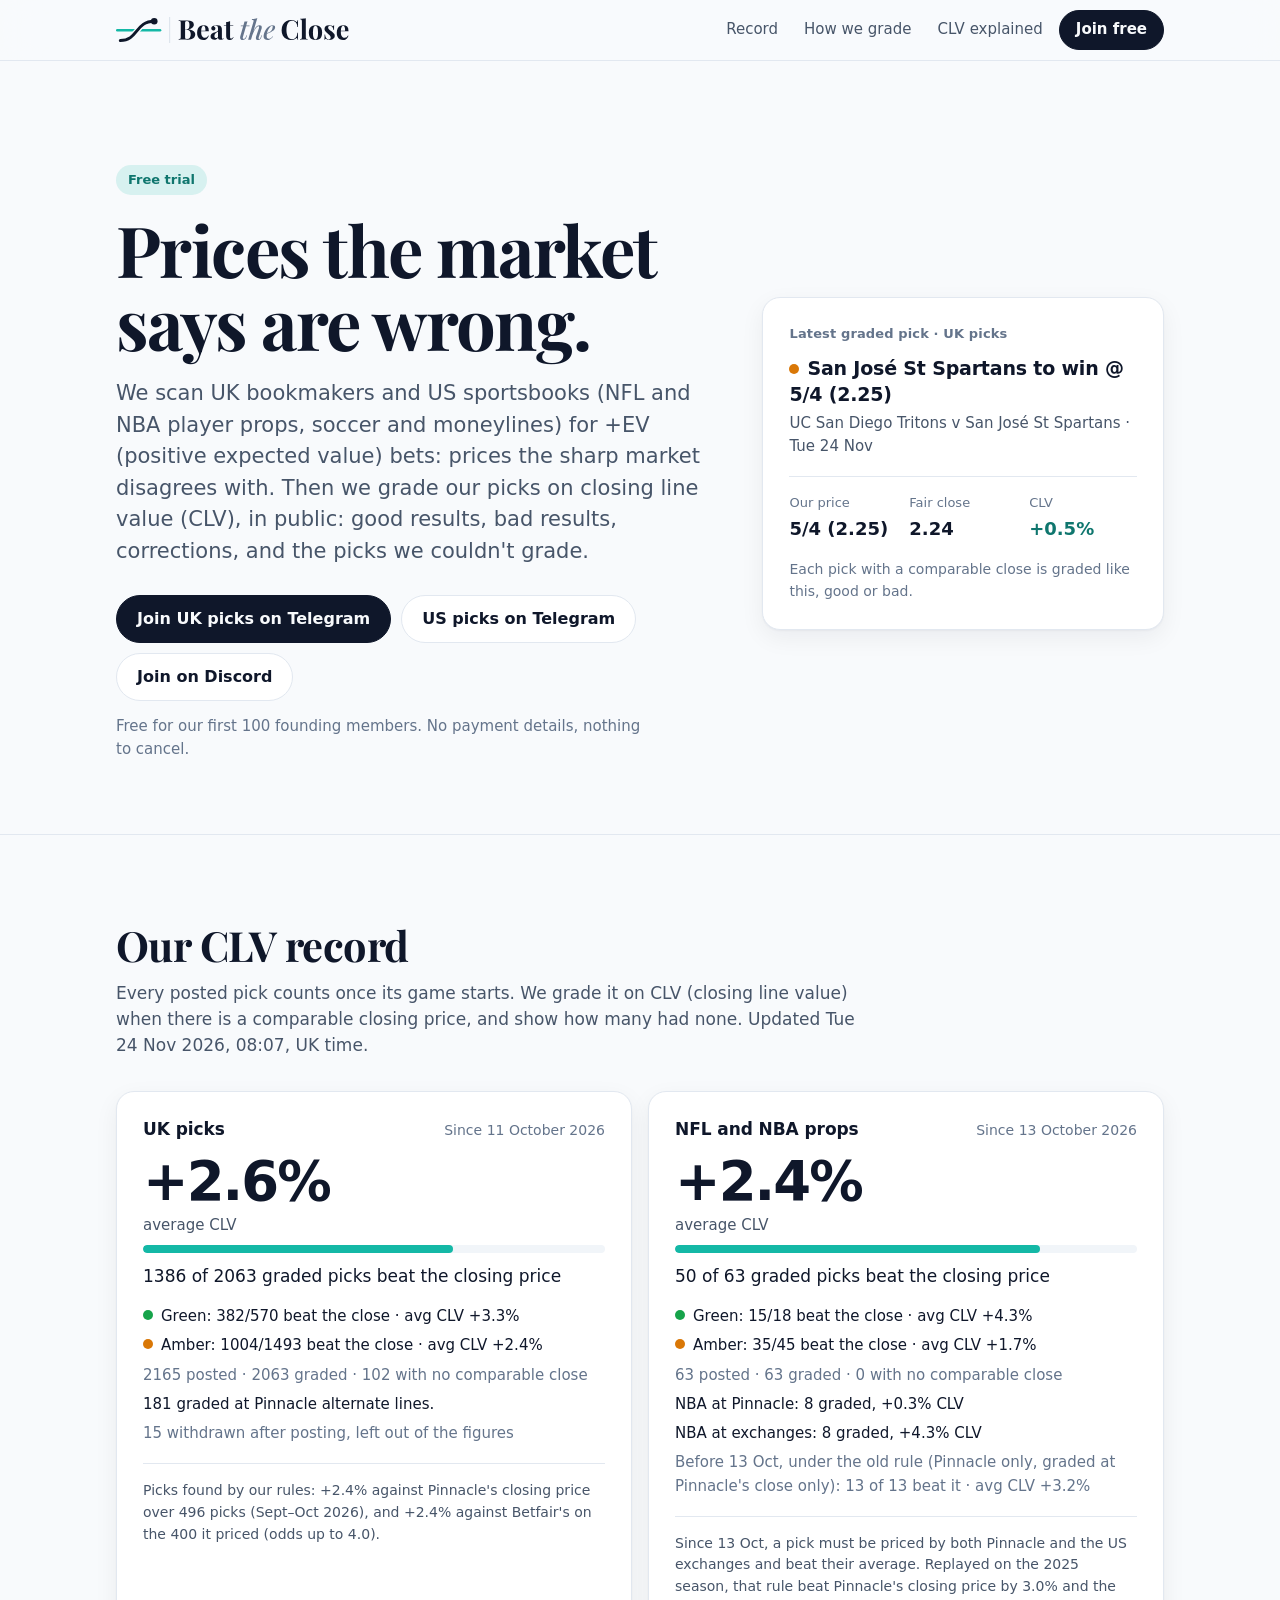
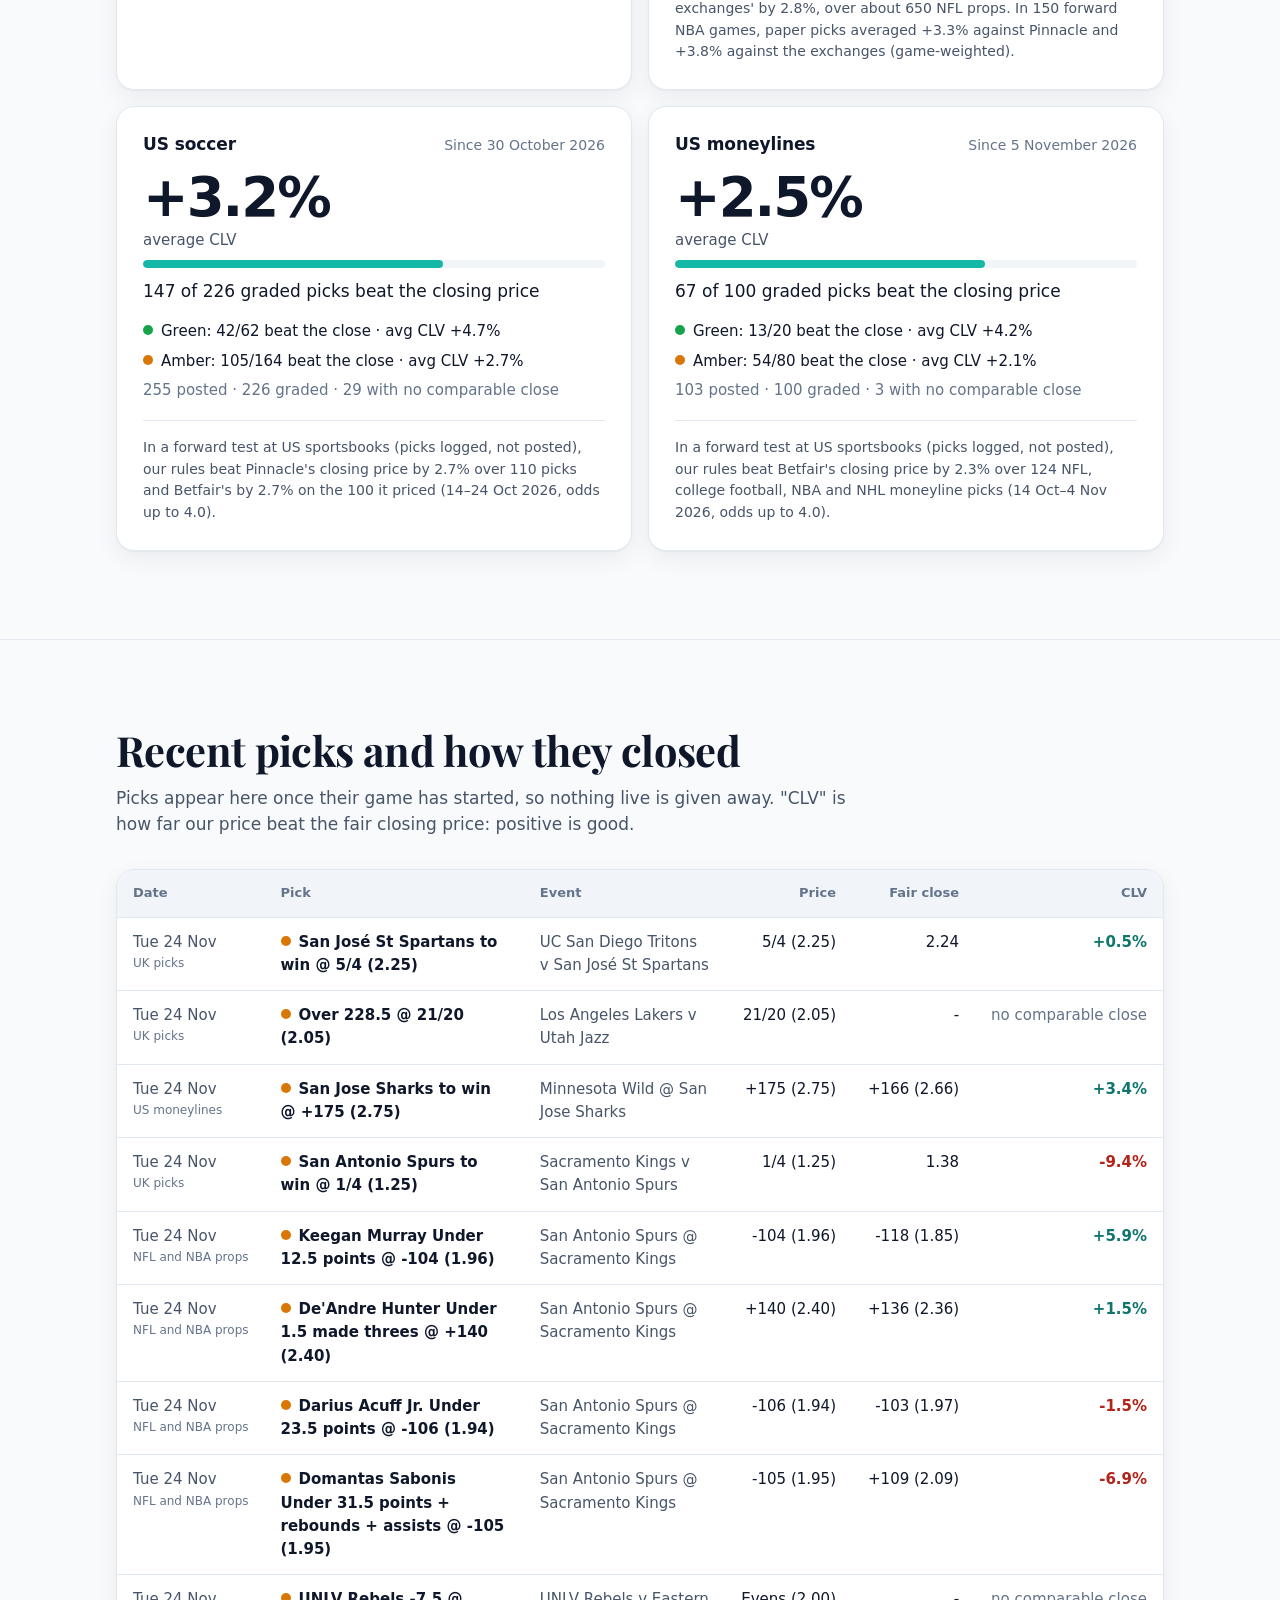
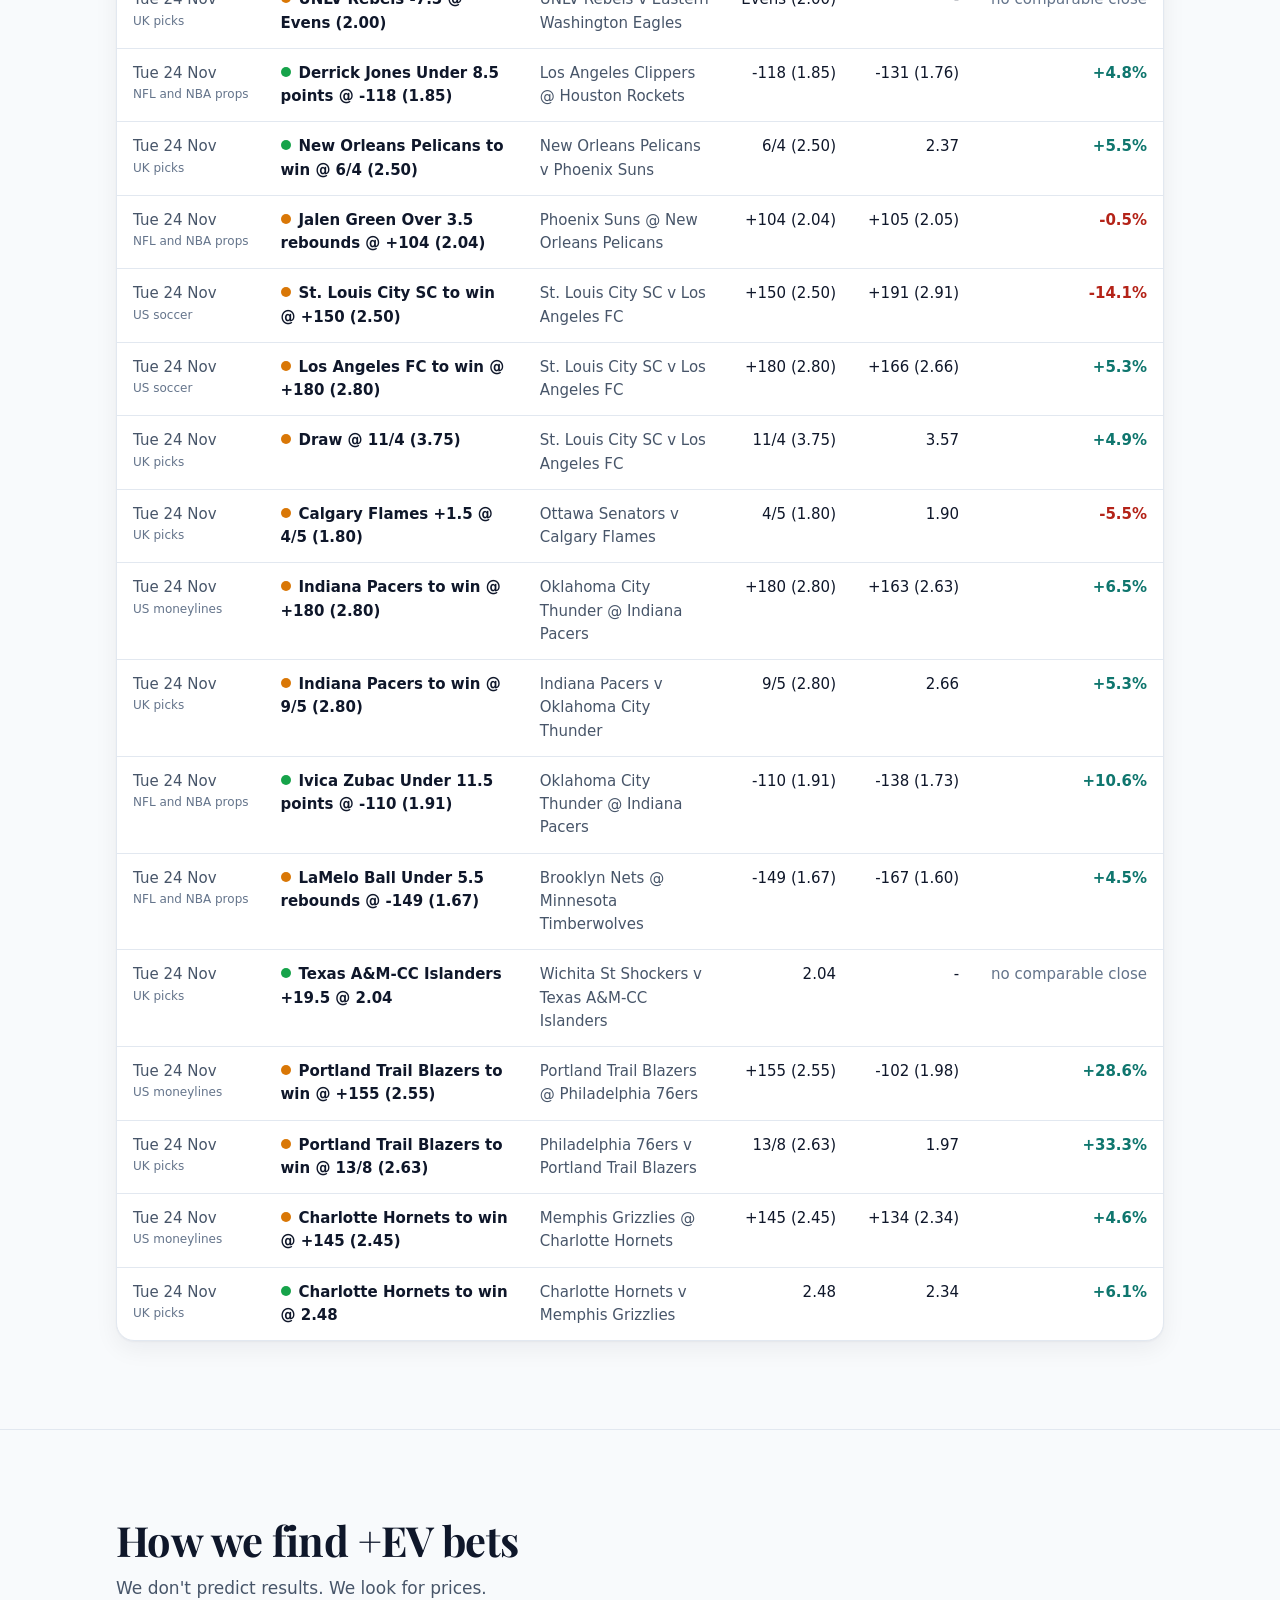
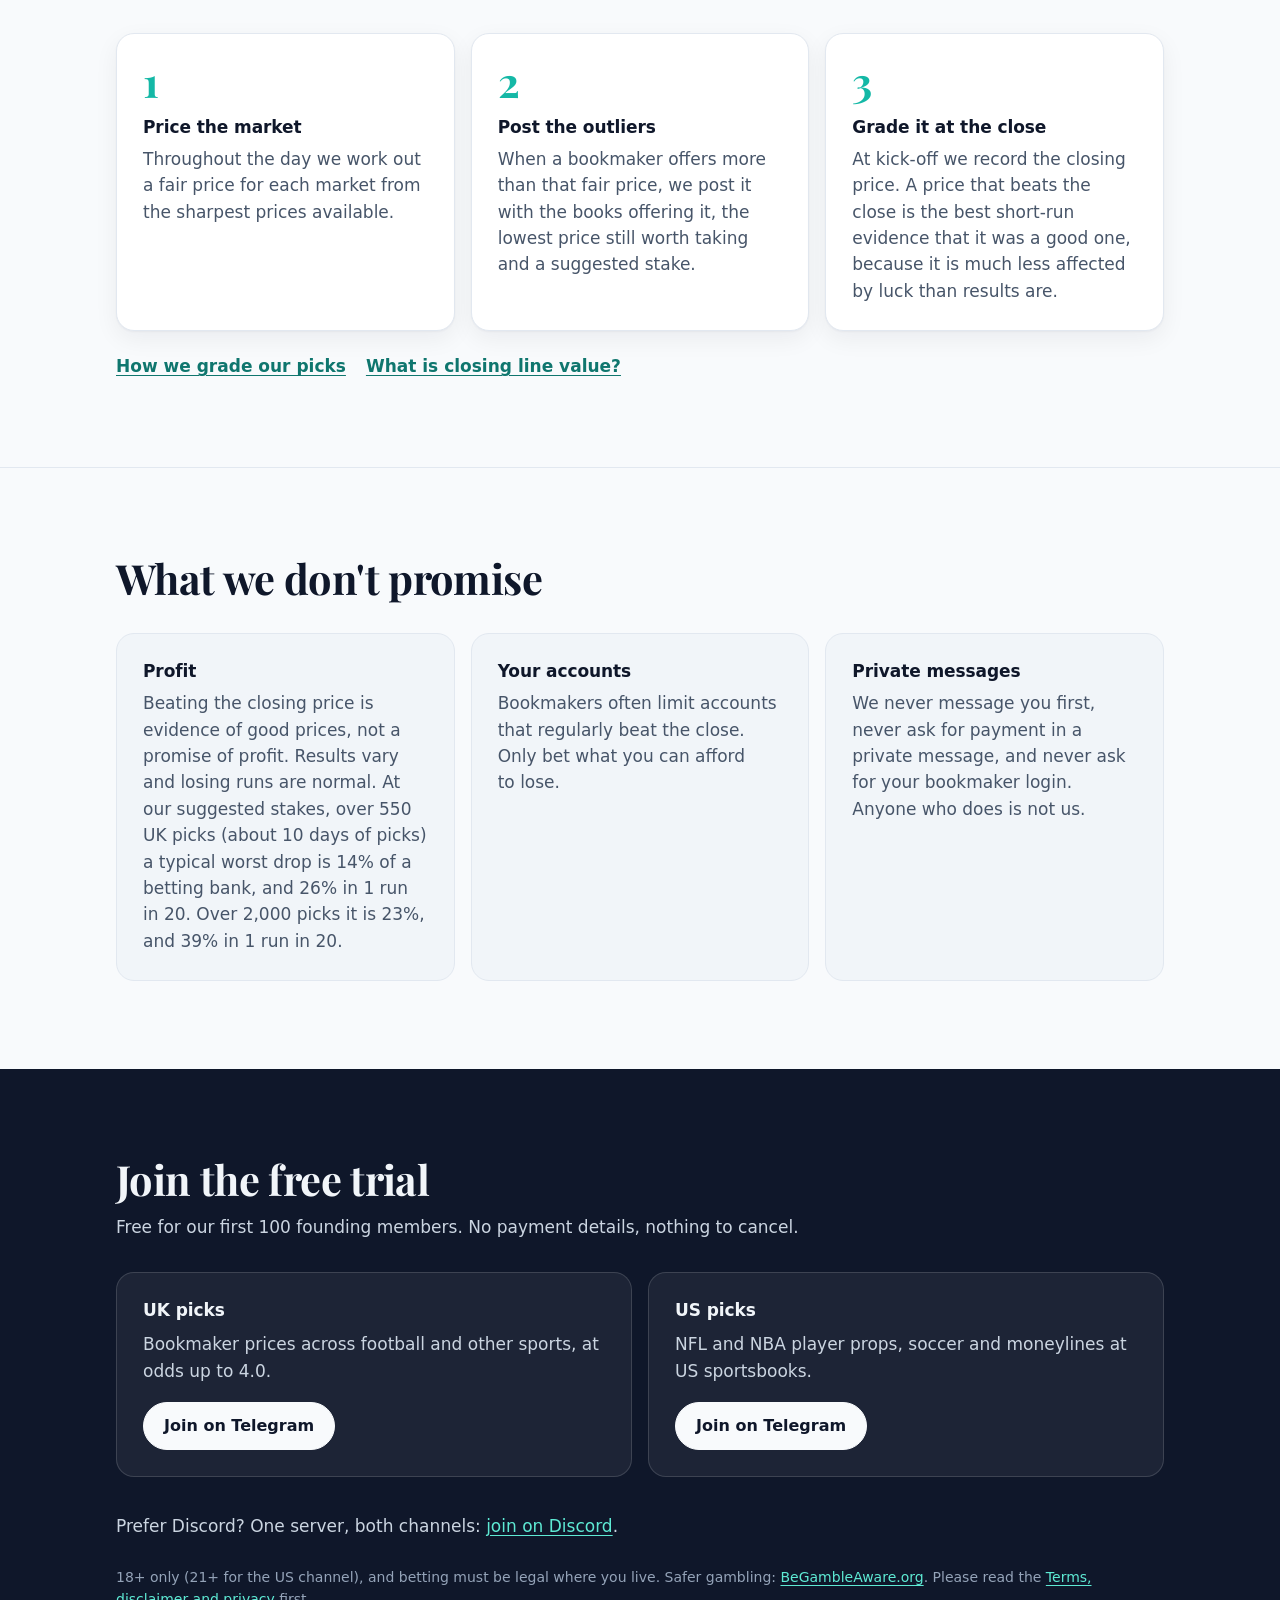
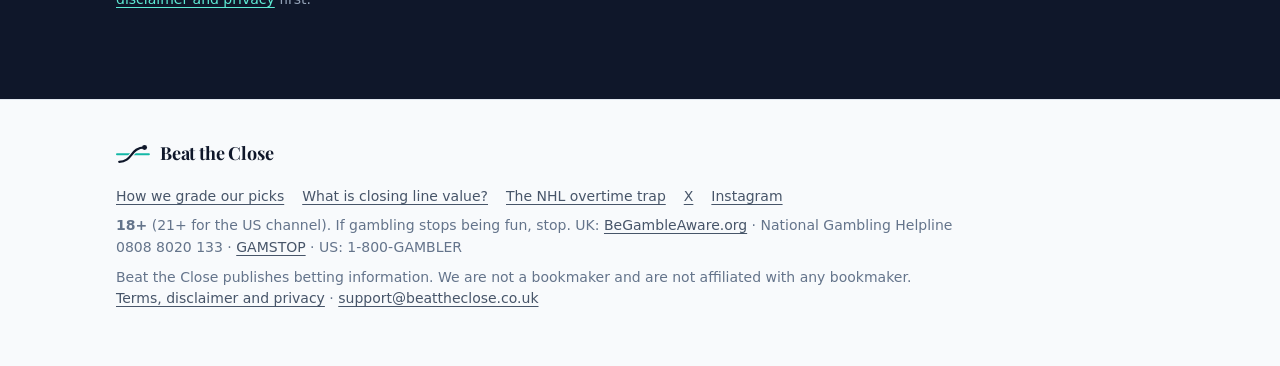
==== commit 73084228: "Update the record (2026-11-24 08:07 UTC)" ====
--- a/index.html
+++ b/index.html
@@ -57,22 +57,22 @@
     <div>
       <p class="badge">Free trial</p>
       <h1>Prices the market says are wrong.</h1>
-      <p class="lead">We scan UK bookmakers and US sportsbooks (NFL player props, soccer and moneylines) for +EV (positive expected value) bets: prices the sharp market disagrees
+      <p class="lead">We scan UK bookmakers and US sportsbooks (NFL and NBA player props, soccer and moneylines) for +EV (positive expected value) bets: prices the sharp market disagrees
          with. Then we grade our picks on closing line value (CLV), in public: good results, bad results, corrections, and
          the picks we couldn't grade.</p>
       <div class="buttons"><a class="btn primary" href="https://t.me/+t6P7BA5DvUY2Y2Q8" rel="noopener">Join UK picks on Telegram</a><a class="btn " href="https://t.me/+v_nTTCn0uIU0NDE0" rel="noopener">US picks on Telegram</a><a class="btn " href="https://discord.gg/E3mRSd9egq" rel="noopener">Join on Discord</a></div>
       <p class="note">Free for our first 100 founding members. No payment details, nothing to cancel.</p>
     </div>
-    <aside class="card latest" aria-label="Latest graded pick"><p class="eyebrow">Latest graded pick · UK picks</p><p class="latest-pick"><span class="dot green" aria-hidden="true"></span>San José St Spartans to win @ 2/1 (3.00)</p><p class="latest-event">Loyola (Chi) Ramblers v San José St Spartans · Mon 23 Nov</p><dl class="grade"><div><dt>Our price</dt><dd>2/1 (3.00)</dd></div><div><dt>Fair close</dt><dd>2.77</dd></div><div><dt>CLV</dt><dd><span class="pos">+8.3%</span></dd></div></dl><p class="note">Each pick with a comparable close is graded like this, good or bad.</p></aside>
+    <aside class="card latest" aria-label="Latest graded pick"><p class="eyebrow">Latest graded pick · UK picks</p><p class="latest-pick"><span class="dot amber" aria-hidden="true"></span>San José St Spartans to win @ 5/4 (2.25)</p><p class="latest-event">UC San Diego Tritons v San José St Spartans · Tue 24 Nov</p><dl class="grade"><div><dt>Our price</dt><dd>5/4 (2.25)</dd></div><div><dt>Fair close</dt><dd>2.24</dd></div><div><dt>CLV</dt><dd><span class="pos">+0.5%</span></dd></div></dl><p class="note">Each pick with a comparable close is graded like this, good or bad.</p></aside>
   </div>
 
   <section id="record"><div class="wrap">
     <div class="section-head">
       <h2>Our CLV record</h2>
       <p>Every posted pick counts once its game starts. We grade it on CLV (closing line value) when there is a
-         comparable closing price, and show how many had none. Updated Mon 23 Nov 2026, 08:07, UK time.</p>
+         comparable closing price, and show how many had none. Updated Tue 24 Nov 2026, 08:07, UK time.</p>
     </div>
-    <div class="cards"><article class="card record-card"><div class="card-head"><h3>UK picks</h3><span class="since">Since 11 October 2026</span></div><p class="big">+2.9%<span>average CLV</span></p><div class="meter" role="img" aria-label="68% of graded picks beat the closing price"><span style="width:68%"></span></div><p class="sub">1278 of 1854 graded picks beat the closing price</p><ul class="bands"><li><span class="dot green" aria-hidden="true"></span>Green: 366/528 beat the close · avg CLV +3.6%</li><li><span class="dot amber" aria-hidden="true"></span>Amber: 912/1326 beat the close · avg CLV +2.6%</li><li class="muted">2134 posted · 1854 graded · 280 with no comparable close</li><li class="muted">15 withdrawn after posting, left out of the figures</li></ul><p class="past">Picks found by our rules: +2.4% against Pinnacle&#x27;s closing price over 496 picks (Sept–Oct 2026), and +2.4% against Betfair&#x27;s on the 400 it priced (odds up to 4.0).</p></article><article class="card record-card"><div class="card-head"><h3>NFL props</h3><span class="since">Since 13 October 2026</span></div><p class="big">+2.4%<span>average CLV</span></p><div class="meter" role="img" aria-label="81% of graded picks beat the closing price"><span style="width:81%"></span></div><p class="sub">45 of 55 graded picks beat the closing price</p><ul class="bands"><li><span class="dot green" aria-hidden="true"></span>Green: 13/16 beat the close · avg CLV +3.8%</li><li><span class="dot amber" aria-hidden="true"></span>Amber: 32/39 beat the close · avg CLV +1.8%</li><li class="muted">55 posted · 55 graded · 0 with no comparable close</li><li class="muted">Before 13 Oct, under the old rule (Pinnacle only, graded at Pinnacle's close only): 13 of 13 beat it · avg CLV +3.2%</li></ul><p class="past">Since 13 Oct, a pick must be priced by both Pinnacle and the US exchanges and beat their average. Replayed on the 2025 season, that rule beat Pinnacle&#x27;s closing price by 3.0% and the exchanges&#x27; by 2.8%, over about 650 NFL props; we&#x27;re confirming it live.</p></article><article class="card record-card"><div class="card-head"><h3>US soccer</h3><span class="since">Since 30 October 2026</span></div><p class="big">+3.3%<span>average CLV</span></p><div class="meter" role="img" aria-label="64% of graded picks beat the closing price"><span style="width:64%"></span></div><p class="sub">140 of 217 graded picks beat the closing price</p><ul class="bands"><li><span class="dot green" aria-hidden="true"></span>Green: 40/60 beat the close · avg CLV +4.7%</li><li><span class="dot amber" aria-hidden="true"></span>Amber: 100/157 beat the close · avg CLV +2.7%</li><li class="muted">247 posted · 217 graded · 30 with no comparable close</li></ul><p class="past">In a forward test at US sportsbooks (picks logged, not posted), our rules beat Pinnacle&#x27;s closing price by 2.7% over 110 picks and Betfair&#x27;s by 2.7% on the 100 it priced (14–24 Oct 2026, odds up to 4.0).</p></article><article class="card record-card"><div class="card-head"><h3>US moneylines</h3><span class="since">Since 5 November 2026</span></div><p class="big">+2.2%<span>average CLV</span></p><div class="meter" role="img" aria-label="65% of graded picks beat the closing price"><span style="width:65%"></span></div><p class="sub">63 of 96 graded picks beat the closing price</p><ul class="bands"><li><span class="dot green" aria-hidden="true"></span>Green: 13/20 beat the close · avg CLV +4.2%</li><li><span class="dot amber" aria-hidden="true"></span>Amber: 50/76 beat the close · avg CLV +1.7%</li><li class="muted">99 posted · 96 graded · 3 with no comparable close</li></ul><p class="past">In a forward test at US sportsbooks (picks logged, not posted), our rules beat Betfair&#x27;s closing price by 2.3% over 124 NFL, college football, NBA and NHL moneyline picks (14 Oct–4 Nov 2026, odds up to 4.0).</p></article></div>
+    <div class="cards"><article class="card record-card"><div class="card-head"><h3>UK picks</h3><span class="since">Since 11 October 2026</span></div><p class="big">+2.6%<span>average CLV</span></p><div class="meter" role="img" aria-label="67% of graded picks beat the closing price"><span style="width:67%"></span></div><p class="sub">1386 of 2063 graded picks beat the closing price</p><ul class="bands"><li><span class="dot green" aria-hidden="true"></span>Green: 382/570 beat the close · avg CLV +3.3%</li><li><span class="dot amber" aria-hidden="true"></span>Amber: 1004/1493 beat the close · avg CLV +2.4%</li><li class="muted">2165 posted · 2063 graded · 102 with no comparable close</li><li>181 graded at Pinnacle alternate lines.</li><li class="muted">15 withdrawn after posting, left out of the figures</li></ul><p class="past">Picks found by our rules: +2.4% against Pinnacle&#x27;s closing price over 496 picks (Sept–Oct 2026), and +2.4% against Betfair&#x27;s on the 400 it priced (odds up to 4.0).</p></article><article class="card record-card"><div class="card-head"><h3>NFL and NBA props</h3><span class="since">Since 13 October 2026</span></div><p class="big">+2.4%<span>average CLV</span></p><div class="meter" role="img" aria-label="79% of graded picks beat the closing price"><span style="width:79%"></span></div><p class="sub">50 of 63 graded picks beat the closing price</p><ul class="bands"><li><span class="dot green" aria-hidden="true"></span>Green: 15/18 beat the close · avg CLV +4.3%</li><li><span class="dot amber" aria-hidden="true"></span>Amber: 35/45 beat the close · avg CLV +1.7%</li><li class="muted">63 posted · 63 graded · 0 with no comparable close</li><li>NBA at Pinnacle: 8 graded, +0.3% CLV</li><li>NBA at exchanges: 8 graded, +4.3% CLV</li><li class="muted">Before 13 Oct, under the old rule (Pinnacle only, graded at Pinnacle's close only): 13 of 13 beat it · avg CLV +3.2%</li></ul><p class="past">Since 13 Oct, a pick must be priced by both Pinnacle and the US exchanges and beat their average. Replayed on the 2025 season, that rule beat Pinnacle&#x27;s closing price by 3.0% and the exchanges&#x27; by 2.8%, over about 650 NFL props. In 150 forward NBA games, paper picks averaged +3.3% against Pinnacle and +3.8% against the exchanges (game-weighted).</p></article><article class="card record-card"><div class="card-head"><h3>US soccer</h3><span class="since">Since 30 October 2026</span></div><p class="big">+3.2%<span>average CLV</span></p><div class="meter" role="img" aria-label="65% of graded picks beat the closing price"><span style="width:65%"></span></div><p class="sub">147 of 226 graded picks beat the closing price</p><ul class="bands"><li><span class="dot green" aria-hidden="true"></span>Green: 42/62 beat the close · avg CLV +4.7%</li><li><span class="dot amber" aria-hidden="true"></span>Amber: 105/164 beat the close · avg CLV +2.7%</li><li class="muted">255 posted · 226 graded · 29 with no comparable close</li></ul><p class="past">In a forward test at US sportsbooks (picks logged, not posted), our rules beat Pinnacle&#x27;s closing price by 2.7% over 110 picks and Betfair&#x27;s by 2.7% on the 100 it priced (14–24 Oct 2026, odds up to 4.0).</p></article><article class="card record-card"><div class="card-head"><h3>US moneylines</h3><span class="since">Since 5 November 2026</span></div><p class="big">+2.5%<span>average CLV</span></p><div class="meter" role="img" aria-label="67% of graded picks beat the closing price"><span style="width:67%"></span></div><p class="sub">67 of 100 graded picks beat the closing price</p><ul class="bands"><li><span class="dot green" aria-hidden="true"></span>Green: 13/20 beat the close · avg CLV +4.2%</li><li><span class="dot amber" aria-hidden="true"></span>Amber: 54/80 beat the close · avg CLV +2.1%</li><li class="muted">103 posted · 100 graded · 3 with no comparable close</li></ul><p class="past">In a forward test at US sportsbooks (picks logged, not posted), our rules beat Betfair&#x27;s closing price by 2.3% over 124 NFL, college football, NBA and NHL moneyline picks (14 Oct–4 Nov 2026, odds up to 4.0).</p></article></div>
   </div></section>
 
   <section id="recent"><div class="wrap">
@@ -84,7 +84,7 @@
     <div class="table-wrap"><table class="picks">
       <caption class="sr-only">Recent picks and their CLV (closing line value)</caption>
       <thead><tr><th scope="col">Date</th><th scope="col">Pick</th><th scope="col">Event</th><th scope="col" class="num">Price</th><th scope="col" class="num">Fair close</th><th scope="col" class="num">CLV</th></tr></thead>
-      <tbody><tr><td class="date">Mon 23 Nov<span class="chan">UK picks</span></td><td class="pick"><span class="dot green" aria-hidden="true"></span>San José St Spartans to win @ 2/1 (3.00)</td><td class="event">Loyola (Chi) Ramblers v San José St Spartans</td><td class="num" data-label="Price">2/1 (3.00)</td><td class="num" data-label="Fair close">2.77</td><td class="num" data-label="CLV"><span class="pos">+8.3%</span></td></tr><tr><td class="date">Mon 23 Nov<span class="chan">UK picks</span></td><td class="pick"><span class="dot amber" aria-hidden="true"></span>Seattle Redhawks to win @ Evens (2.00)</td><td class="event">UC San Diego Tritons v Seattle Redhawks</td><td class="num" data-label="Price">Evens (2.00)</td><td class="num" data-label="Fair close">1.95</td><td class="num" data-label="CLV"><span class="pos">+2.7%</span></td></tr><tr><td class="date">Mon 23 Nov<span class="chan">NFL props</span></td><td class="pick"><span class="dot amber" aria-hidden="true"></span>Myles Price Over 1.5 receptions @ +185 (2.85)</td><td class="event">Minnesota Vikings @ San Francisco 49ers</td><td class="num" data-label="Price">+185 (2.85)</td><td class="num" data-label="Fair close">+176 (2.76)</td><td class="num" data-label="CLV"><span class="pos">+3.1%</span></td></tr><tr><td class="date">Mon 23 Nov<span class="chan">UK picks</span></td><td class="pick"><span class="dot amber" aria-hidden="true"></span>Under 6.5 @ Evens (2.00)</td><td class="event">Vancouver Canucks v Chicago Blackhawks</td><td class="num" data-label="Price">Evens (2.00)</td><td class="num" data-label="Fair close">1.99</td><td class="num" data-label="CLV"><span class="pos">+0.5%</span></td></tr><tr><td class="date">Mon 23 Nov<span class="chan">UK picks</span></td><td class="pick"><span class="dot amber" aria-hidden="true"></span>Indiana Pacers +7.5 @ Evens (2.00)</td><td class="event">New York Knicks v Indiana Pacers</td><td class="num" data-label="Price">Evens (2.00)</td><td class="num" data-label="Fair close">-</td><td class="num" data-label="CLV"><span class="muted">no comparable close</span></td></tr><tr><td class="date">Mon 23 Nov<span class="chan">UK picks</span></td><td class="pick"><span class="dot amber" aria-hidden="true"></span>Indiana Pacers to win @ 11/4 (3.75)</td><td class="event">New York Knicks v Indiana Pacers</td><td class="num" data-label="Price">11/4 (3.75)</td><td class="num" data-label="Fair close">3.20</td><td class="num" data-label="CLV"><span class="pos">+17.1%</span></td></tr><tr><td class="date">Mon 23 Nov<span class="chan">US moneylines</span></td><td class="pick"><span class="dot amber" aria-hidden="true"></span>Indiana Pacers to win @ +260 (3.60)</td><td class="event">Indiana Pacers @ New York Knicks</td><td class="num" data-label="Price">+260 (3.60)</td><td class="num" data-label="Fair close">+217 (3.17)</td><td class="num" data-label="CLV"><span class="pos">+13.6%</span></td></tr><tr><td class="date">Mon 23 Nov<span class="chan">UK picks</span></td><td class="pick"><span class="dot green" aria-hidden="true"></span>Necaxa to win @ 57/20 (3.85)</td><td class="event">Querétaro v Necaxa</td><td class="num" data-label="Price">57/20 (3.85)</td><td class="num" data-label="Fair close">2.96</td><td class="num" data-label="CLV"><span class="pos">+29.8%</span></td></tr><tr><td class="date">Mon 23 Nov<span class="chan">US soccer</span></td><td class="pick"><span class="dot green" aria-hidden="true"></span>Necaxa to win @ +285 (3.85)</td><td class="event">Querétaro v Necaxa</td><td class="num" data-label="Price">+285 (3.85)</td><td class="num" data-label="Fair close">+196 (2.96)</td><td class="num" data-label="CLV"><span class="pos">+29.8%</span></td></tr><tr><td class="date">Mon 23 Nov<span class="chan">UK picks</span></td><td class="pick"><span class="dot amber" aria-hidden="true"></span>Dallas Mavericks to win @ 9/10 (1.90)</td><td class="event">Utah Jazz v Dallas Mavericks</td><td class="num" data-label="Price">9/10 (1.90)</td><td class="num" data-label="Fair close">1.79</td><td class="num" data-label="CLV"><span class="pos">+6.4%</span></td></tr><tr><td class="date">Mon 23 Nov<span class="chan">UK picks</span></td><td class="pick"><span class="dot amber" aria-hidden="true"></span>Utah Jazz to win @ 21/20 (2.05)</td><td class="event">Utah Jazz v Dallas Mavericks</td><td class="num" data-label="Price">21/20 (2.05)</td><td class="num" data-label="Fair close">2.27</td><td class="num" data-label="CLV"><span class="neg">-9.9%</span></td></tr><tr><td class="date">Mon 23 Nov<span class="chan">US moneylines</span></td><td class="pick"><span class="dot amber" aria-hidden="true"></span>Washington Wizards to win @ +190 (2.90)</td><td class="event">Orlando Magic @ Washington Wizards</td><td class="num" data-label="Price">+190 (2.90)</td><td class="num" data-label="Fair close">+184 (2.84)</td><td class="num" data-label="CLV"><span class="pos">+1.9%</span></td></tr><tr><td class="date">Sun 22 Nov<span class="chan">UK picks</span></td><td class="pick"><span class="dot amber" aria-hidden="true"></span>Miami Heat -3.5 @ Evens (2.00)</td><td class="event">Miami Heat v Oklahoma City Thunder</td><td class="num" data-label="Price">Evens (2.00)</td><td class="num" data-label="Fair close">-</td><td class="num" data-label="CLV"><span class="muted">no comparable close</span></td></tr><tr><td class="date">Sun 22 Nov<span class="chan">US moneylines</span></td><td class="pick"><span class="dot amber" aria-hidden="true"></span>Miami Heat to win @ -167 (1.60)</td><td class="event">Oklahoma City Thunder @ Miami Heat</td><td class="num" data-label="Price">-167 (1.60)</td><td class="num" data-label="Fair close">-170 (1.59)</td><td class="num" data-label="CLV"><span class="pos">+0.8%</span></td></tr><tr><td class="date">Sun 22 Nov<span class="chan">US moneylines</span></td><td class="pick"><span class="dot green" aria-hidden="true"></span>Oklahoma City Thunder to win @ +210 (3.10)</td><td class="event">Oklahoma City Thunder @ Miami Heat</td><td class="num" data-label="Price">+210 (3.10)</td><td class="num" data-label="Fair close">+170 (2.70)</td><td class="num" data-label="CLV"><span class="pos">+14.6%</span></td></tr><tr><td class="date">Sun 22 Nov<span class="chan">UK picks</span></td><td class="pick"><span class="dot green" aria-hidden="true"></span>Cruz Azul to win @ 39/20 (2.95)</td><td class="event">Guadalajara v Cruz Azul</td><td class="num" data-label="Price">39/20 (2.95)</td><td class="num" data-label="Fair close">3.20</td><td class="num" data-label="CLV"><span class="neg">-8.0%</span></td></tr><tr><td class="date">Sun 22 Nov<span class="chan">US soccer</span></td><td class="pick"><span class="dot green" aria-hidden="true"></span>Cruz Azul to win @ +195 (2.95)</td><td class="event">Guadalajara v Cruz Azul</td><td class="num" data-label="Price">+195 (2.95)</td><td class="num" data-label="Fair close">+220 (3.20)</td><td class="num" data-label="CLV"><span class="neg">-8.0%</span></td></tr><tr><td class="date">Sun 22 Nov<span class="chan">US soccer</span></td><td class="pick"><span class="dot amber" aria-hidden="true"></span>Vasco da Gama to win @ +210 (3.10)</td><td class="event">Bragantino-SP v Vasco da Gama</td><td class="num" data-label="Price">+210 (3.10)</td><td class="num" data-label="Fair close">+157 (2.57)</td><td class="num" data-label="CLV"><span class="pos">+20.4%</span></td></tr><tr><td class="date">Sun 22 Nov<span class="chan">UK picks</span></td><td class="pick"><span class="dot amber" aria-hidden="true"></span>Vasco da Gama to win @ 41/20 (3.05)</td><td class="event">Bragantino-SP v Vasco da Gama</td><td class="num" data-label="Price">41/20 (3.05)</td><td class="num" data-label="Fair close">2.57</td><td class="num" data-label="CLV"><span class="pos">+18.4%</span></td></tr><tr><td class="date">Sun 22 Nov<span class="chan">UK picks</span></td><td class="pick"><span class="dot amber" aria-hidden="true"></span>Stephen F. Austin Lumberjacks to win @ 2.16</td><td class="event">Stephen F. Austin Lumberjacks v Temple Owls</td><td class="num" data-label="Price">2.16</td><td class="num" data-label="Fair close">2.17</td><td class="num" data-label="CLV"><span class="neg">-0.4%</span></td></tr><tr><td class="date">Sun 22 Nov<span class="chan">UK picks</span></td><td class="pick"><span class="dot amber" aria-hidden="true"></span>Denver Broncos -10.5 @ Evens (2.00)</td><td class="event">Denver Broncos v Las Vegas Raiders</td><td class="num" data-label="Price">Evens (2.00)</td><td class="num" data-label="Fair close">-</td><td class="num" data-label="CLV"><span class="muted">no comparable close</span></td></tr><tr><td class="date">Sun 22 Nov<span class="chan">US soccer</span></td><td class="pick"><span class="dot amber" aria-hidden="true"></span>Draw @ +240 (3.40)</td><td class="event">Gimnasia La Plata v Newells Old Boys</td><td class="num" data-label="Price">+240 (3.40)</td><td class="num" data-label="Fair close">-</td><td class="num" data-label="CLV"><span class="muted">no comparable close</span></td></tr><tr><td class="date">Sun 22 Nov<span class="chan">UK picks</span></td><td class="pick"><span class="dot green" aria-hidden="true"></span>Universidad Católica (CHI) to win @ 11/5 (3.20)</td><td class="event">Colo Colo v Universidad Católica (CHI)</td><td class="num" data-label="Price">11/5 (3.20)</td><td class="num" data-label="Fair close">2.73</td><td class="num" data-label="CLV"><span class="pos">+17.0%</span></td></tr><tr><td class="date">Sun 22 Nov<span class="chan">UK picks</span></td><td class="pick"><span class="dot amber" aria-hidden="true"></span>Atlanta Hawks to win @ 23/20 (2.15)</td><td class="event">Atlanta Hawks v Detroit Pistons</td><td class="num" data-label="Price">23/20 (2.15)</td><td class="num" data-label="Fair close">2.23</td><td class="num" data-label="CLV"><span class="neg">-3.7%</span></td></tr><tr><td class="date">Sun 22 Nov<span class="chan">UK picks</span></td><td class="pick"><span class="dot amber" aria-hidden="true"></span>Detroit Pistons to win @ 5/6 (1.83)</td><td class="event">Atlanta Hawks v Detroit Pistons</td><td class="num" data-label="Price">5/6 (1.83)</td><td class="num" data-label="Fair close">1.81</td><td class="num" data-label="CLV"><span class="pos">+1.0%</span></td></tr></tbody>
+      <tbody><tr><td class="date">Tue 24 Nov<span class="chan">UK picks</span></td><td class="pick"><span class="dot amber" aria-hidden="true"></span>San José St Spartans to win @ 5/4 (2.25)</td><td class="event">UC San Diego Tritons v San José St Spartans</td><td class="num" data-label="Price">5/4 (2.25)</td><td class="num" data-label="Fair close">2.24</td><td class="num" data-label="CLV"><span class="pos">+0.5%</span></td></tr><tr><td class="date">Tue 24 Nov<span class="chan">UK picks</span></td><td class="pick"><span class="dot amber" aria-hidden="true"></span>Over 228.5 @ 21/20 (2.05)</td><td class="event">Los Angeles Lakers v Utah Jazz</td><td class="num" data-label="Price">21/20 (2.05)</td><td class="num" data-label="Fair close">-</td><td class="num" data-label="CLV"><span class="muted">no comparable close</span></td></tr><tr><td class="date">Tue 24 Nov<span class="chan">US moneylines</span></td><td class="pick"><span class="dot amber" aria-hidden="true"></span>San Jose Sharks to win @ +175 (2.75)</td><td class="event">Minnesota Wild @ San Jose Sharks</td><td class="num" data-label="Price">+175 (2.75)</td><td class="num" data-label="Fair close">+166 (2.66)</td><td class="num" data-label="CLV"><span class="pos">+3.4%</span></td></tr><tr><td class="date">Tue 24 Nov<span class="chan">UK picks</span></td><td class="pick"><span class="dot amber" aria-hidden="true"></span>San Antonio Spurs to win @ 1/4 (1.25)</td><td class="event">Sacramento Kings v San Antonio Spurs</td><td class="num" data-label="Price">1/4 (1.25)</td><td class="num" data-label="Fair close">1.38</td><td class="num" data-label="CLV"><span class="neg">-9.4%</span></td></tr><tr><td class="date">Tue 24 Nov<span class="chan">NFL and NBA props</span></td><td class="pick"><span class="dot amber" aria-hidden="true"></span>Keegan Murray Under 12.5 points @ -104 (1.96)</td><td class="event">San Antonio Spurs @ Sacramento Kings</td><td class="num" data-label="Price">-104 (1.96)</td><td class="num" data-label="Fair close">-118 (1.85)</td><td class="num" data-label="CLV"><span class="pos">+5.9%</span></td></tr><tr><td class="date">Tue 24 Nov<span class="chan">NFL and NBA props</span></td><td class="pick"><span class="dot amber" aria-hidden="true"></span>De&#x27;Andre Hunter Under 1.5 made threes @ +140 (2.40)</td><td class="event">San Antonio Spurs @ Sacramento Kings</td><td class="num" data-label="Price">+140 (2.40)</td><td class="num" data-label="Fair close">+136 (2.36)</td><td class="num" data-label="CLV"><span class="pos">+1.5%</span></td></tr><tr><td class="date">Tue 24 Nov<span class="chan">NFL and NBA props</span></td><td class="pick"><span class="dot amber" aria-hidden="true"></span>Darius Acuff Jr. Under 23.5 points @ -106 (1.94)</td><td class="event">San Antonio Spurs @ Sacramento Kings</td><td class="num" data-label="Price">-106 (1.94)</td><td class="num" data-label="Fair close">-103 (1.97)</td><td class="num" data-label="CLV"><span class="neg">-1.5%</span></td></tr><tr><td class="date">Tue 24 Nov<span class="chan">NFL and NBA props</span></td><td class="pick"><span class="dot amber" aria-hidden="true"></span>Domantas Sabonis Under 31.5 points + rebounds + assists @ -105 (1.95)</td><td class="event">San Antonio Spurs @ Sacramento Kings</td><td class="num" data-label="Price">-105 (1.95)</td><td class="num" data-label="Fair close">+109 (2.09)</td><td class="num" data-label="CLV"><span class="neg">-6.9%</span></td></tr><tr><td class="date">Tue 24 Nov<span class="chan">UK picks</span></td><td class="pick"><span class="dot amber" aria-hidden="true"></span>UNLV Rebels -7.5 @ Evens (2.00)</td><td class="event">UNLV Rebels v Eastern Washington Eagles</td><td class="num" data-label="Price">Evens (2.00)</td><td class="num" data-label="Fair close">-</td><td class="num" data-label="CLV"><span class="muted">no comparable close</span></td></tr><tr><td class="date">Tue 24 Nov<span class="chan">NFL and NBA props</span></td><td class="pick"><span class="dot green" aria-hidden="true"></span>Derrick Jones Under 8.5 points @ -118 (1.85)</td><td class="event">Los Angeles Clippers @ Houston Rockets</td><td class="num" data-label="Price">-118 (1.85)</td><td class="num" data-label="Fair close">-131 (1.76)</td><td class="num" data-label="CLV"><span class="pos">+4.8%</span></td></tr><tr><td class="date">Tue 24 Nov<span class="chan">UK picks</span></td><td class="pick"><span class="dot green" aria-hidden="true"></span>New Orleans Pelicans to win @ 6/4 (2.50)</td><td class="event">New Orleans Pelicans v Phoenix Suns</td><td class="num" data-label="Price">6/4 (2.50)</td><td class="num" data-label="Fair close">2.37</td><td class="num" data-label="CLV"><span class="pos">+5.5%</span></td></tr><tr><td class="date">Tue 24 Nov<span class="chan">NFL and NBA props</span></td><td class="pick"><span class="dot amber" aria-hidden="true"></span>Jalen Green Over 3.5 rebounds @ +104 (2.04)</td><td class="event">Phoenix Suns @ New Orleans Pelicans</td><td class="num" data-label="Price">+104 (2.04)</td><td class="num" data-label="Fair close">+105 (2.05)</td><td class="num" data-label="CLV"><span class="neg">-0.5%</span></td></tr><tr><td class="date">Tue 24 Nov<span class="chan">US soccer</span></td><td class="pick"><span class="dot amber" aria-hidden="true"></span>St. Louis City SC to win @ +150 (2.50)</td><td class="event">St. Louis City SC v Los Angeles FC</td><td class="num" data-label="Price">+150 (2.50)</td><td class="num" data-label="Fair close">+191 (2.91)</td><td class="num" data-label="CLV"><span class="neg">-14.1%</span></td></tr><tr><td class="date">Tue 24 Nov<span class="chan">US soccer</span></td><td class="pick"><span class="dot amber" aria-hidden="true"></span>Los Angeles FC to win @ +180 (2.80)</td><td class="event">St. Louis City SC v Los Angeles FC</td><td class="num" data-label="Price">+180 (2.80)</td><td class="num" data-label="Fair close">+166 (2.66)</td><td class="num" data-label="CLV"><span class="pos">+5.3%</span></td></tr><tr><td class="date">Tue 24 Nov<span class="chan">UK picks</span></td><td class="pick"><span class="dot amber" aria-hidden="true"></span>Draw @ 11/4 (3.75)</td><td class="event">St. Louis City SC v Los Angeles FC</td><td class="num" data-label="Price">11/4 (3.75)</td><td class="num" data-label="Fair close">3.57</td><td class="num" data-label="CLV"><span class="pos">+4.9%</span></td></tr><tr><td class="date">Tue 24 Nov<span class="chan">UK picks</span></td><td class="pick"><span class="dot amber" aria-hidden="true"></span>Calgary Flames +1.5 @ 4/5 (1.80)</td><td class="event">Ottawa Senators v Calgary Flames</td><td class="num" data-label="Price">4/5 (1.80)</td><td class="num" data-label="Fair close">1.90</td><td class="num" data-label="CLV"><span class="neg">-5.5%</span></td></tr><tr><td class="date">Tue 24 Nov<span class="chan">US moneylines</span></td><td class="pick"><span class="dot amber" aria-hidden="true"></span>Indiana Pacers to win @ +180 (2.80)</td><td class="event">Oklahoma City Thunder @ Indiana Pacers</td><td class="num" data-label="Price">+180 (2.80)</td><td class="num" data-label="Fair close">+163 (2.63)</td><td class="num" data-label="CLV"><span class="pos">+6.5%</span></td></tr><tr><td class="date">Tue 24 Nov<span class="chan">UK picks</span></td><td class="pick"><span class="dot amber" aria-hidden="true"></span>Indiana Pacers to win @ 9/5 (2.80)</td><td class="event">Indiana Pacers v Oklahoma City Thunder</td><td class="num" data-label="Price">9/5 (2.80)</td><td class="num" data-label="Fair close">2.66</td><td class="num" data-label="CLV"><span class="pos">+5.3%</span></td></tr><tr><td class="date">Tue 24 Nov<span class="chan">NFL and NBA props</span></td><td class="pick"><span class="dot green" aria-hidden="true"></span>Ivica Zubac Under 11.5 points @ -110 (1.91)</td><td class="event">Oklahoma City Thunder @ Indiana Pacers</td><td class="num" data-label="Price">-110 (1.91)</td><td class="num" data-label="Fair close">-138 (1.73)</td><td class="num" data-label="CLV"><span class="pos">+10.6%</span></td></tr><tr><td class="date">Tue 24 Nov<span class="chan">NFL and NBA props</span></td><td class="pick"><span class="dot amber" aria-hidden="true"></span>LaMelo Ball Under 5.5 rebounds @ -149 (1.67)</td><td class="event">Brooklyn Nets @ Minnesota Timberwolves</td><td class="num" data-label="Price">-149 (1.67)</td><td class="num" data-label="Fair close">-167 (1.60)</td><td class="num" data-label="CLV"><span class="pos">+4.5%</span></td></tr><tr><td class="date">Tue 24 Nov<span class="chan">UK picks</span></td><td class="pick"><span class="dot green" aria-hidden="true"></span>Texas A&amp;M-CC Islanders +19.5 @ 2.04</td><td class="event">Wichita St Shockers v Texas A&amp;M-CC Islanders</td><td class="num" data-label="Price">2.04</td><td class="num" data-label="Fair close">-</td><td class="num" data-label="CLV"><span class="muted">no comparable close</span></td></tr><tr><td class="date">Tue 24 Nov<span class="chan">US moneylines</span></td><td class="pick"><span class="dot amber" aria-hidden="true"></span>Portland Trail Blazers to win @ +155 (2.55)</td><td class="event">Portland Trail Blazers @ Philadelphia 76ers</td><td class="num" data-label="Price">+155 (2.55)</td><td class="num" data-label="Fair close">-102 (1.98)</td><td class="num" data-label="CLV"><span class="pos">+28.6%</span></td></tr><tr><td class="date">Tue 24 Nov<span class="chan">UK picks</span></td><td class="pick"><span class="dot amber" aria-hidden="true"></span>Portland Trail Blazers to win @ 13/8 (2.63)</td><td class="event">Philadelphia 76ers v Portland Trail Blazers</td><td class="num" data-label="Price">13/8 (2.63)</td><td class="num" data-label="Fair close">1.97</td><td class="num" data-label="CLV"><span class="pos">+33.3%</span></td></tr><tr><td class="date">Tue 24 Nov<span class="chan">US moneylines</span></td><td class="pick"><span class="dot amber" aria-hidden="true"></span>Charlotte Hornets to win @ +145 (2.45)</td><td class="event">Memphis Grizzlies @ Charlotte Hornets</td><td class="num" data-label="Price">+145 (2.45)</td><td class="num" data-label="Fair close">+134 (2.34)</td><td class="num" data-label="CLV"><span class="pos">+4.6%</span></td></tr><tr><td class="date">Tue 24 Nov<span class="chan">UK picks</span></td><td class="pick"><span class="dot green" aria-hidden="true"></span>Charlotte Hornets to win @ 2.48</td><td class="event">Charlotte Hornets v Memphis Grizzlies</td><td class="num" data-label="Price">2.48</td><td class="num" data-label="Fair close">2.34</td><td class="num" data-label="CLV"><span class="pos">+6.1%</span></td></tr></tbody>
     </table></div>
   </div></section>
 
@@ -127,7 +127,7 @@
       <h2>Join the free trial</h2>
       <p>Free for our first 100 founding members. No payment details, nothing to cancel.</p>
     </div>
-    <div class="tiles"><div class="tile"><h3>UK picks</h3><p>Bookmaker prices across football and other sports, at odds up to 4.0.</p><a class="btn primary" href="https://t.me/+t6P7BA5DvUY2Y2Q8" rel="noopener">Join on Telegram</a></div><div class="tile"><h3>US picks</h3><p>NFL player props, soccer and moneylines at US sportsbooks.</p><a class="btn primary" href="https://t.me/+v_nTTCn0uIU0NDE0" rel="noopener">Join on Telegram</a></div><p class="alt">Prefer Discord? One server, both channels: <a href="https://discord.gg/E3mRSd9egq" rel="noopener">join on Discord</a>.</p></div>
+    <div class="tiles"><div class="tile"><h3>UK picks</h3><p>Bookmaker prices across football and other sports, at odds up to 4.0.</p><a class="btn primary" href="https://t.me/+t6P7BA5DvUY2Y2Q8" rel="noopener">Join on Telegram</a></div><div class="tile"><h3>US picks</h3><p>NFL and NBA player props, soccer and moneylines at US sportsbooks.</p><a class="btn primary" href="https://t.me/+v_nTTCn0uIU0NDE0" rel="noopener">Join on Telegram</a></div><p class="alt">Prefer Discord? One server, both channels: <a href="https://discord.gg/E3mRSd9egq" rel="noopener">join on Discord</a>.</p></div>
     <p class="rules">18+ only (21+ for the US channel), and betting must be legal where you live. Safer gambling:
        <a href="https://www.begambleaware.org">BeGambleAware.org</a>. Please read the <a href="/terms/">Terms, disclaimer and privacy</a> first.</p>
   </div></section>
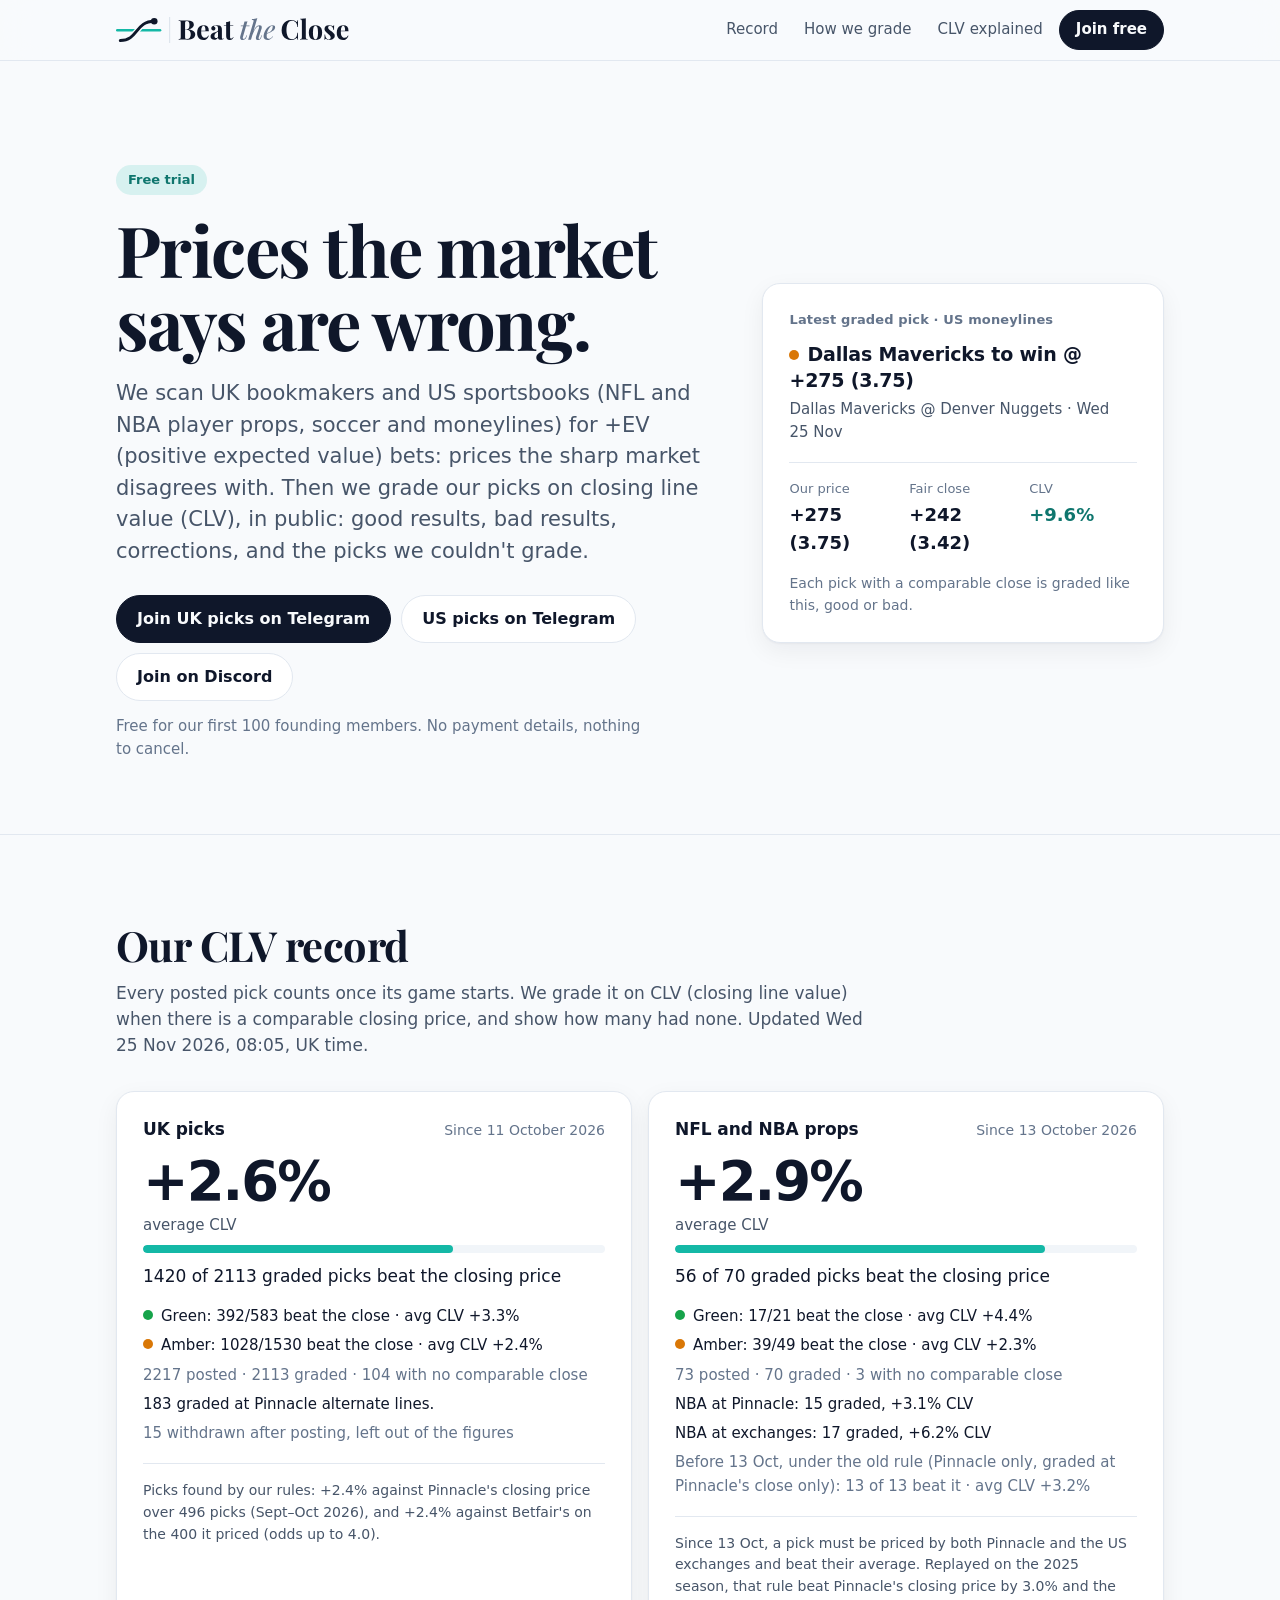
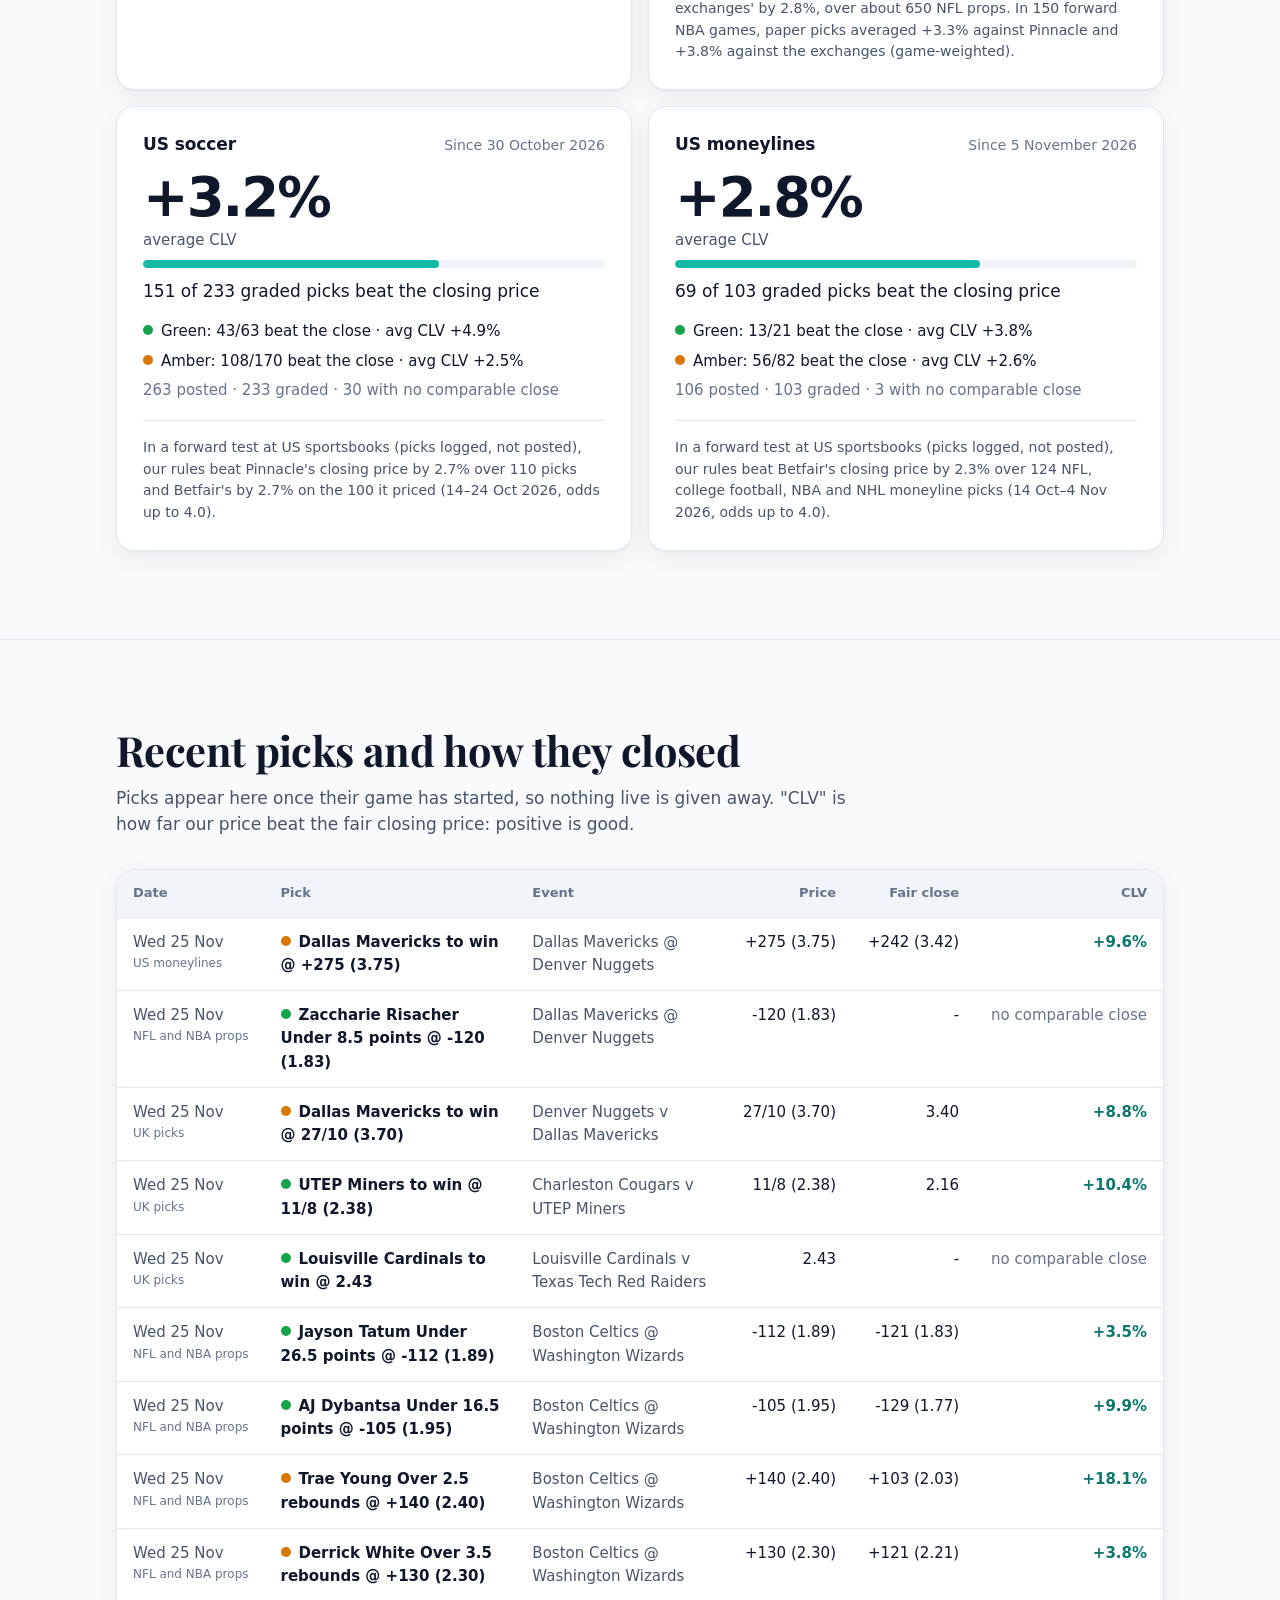
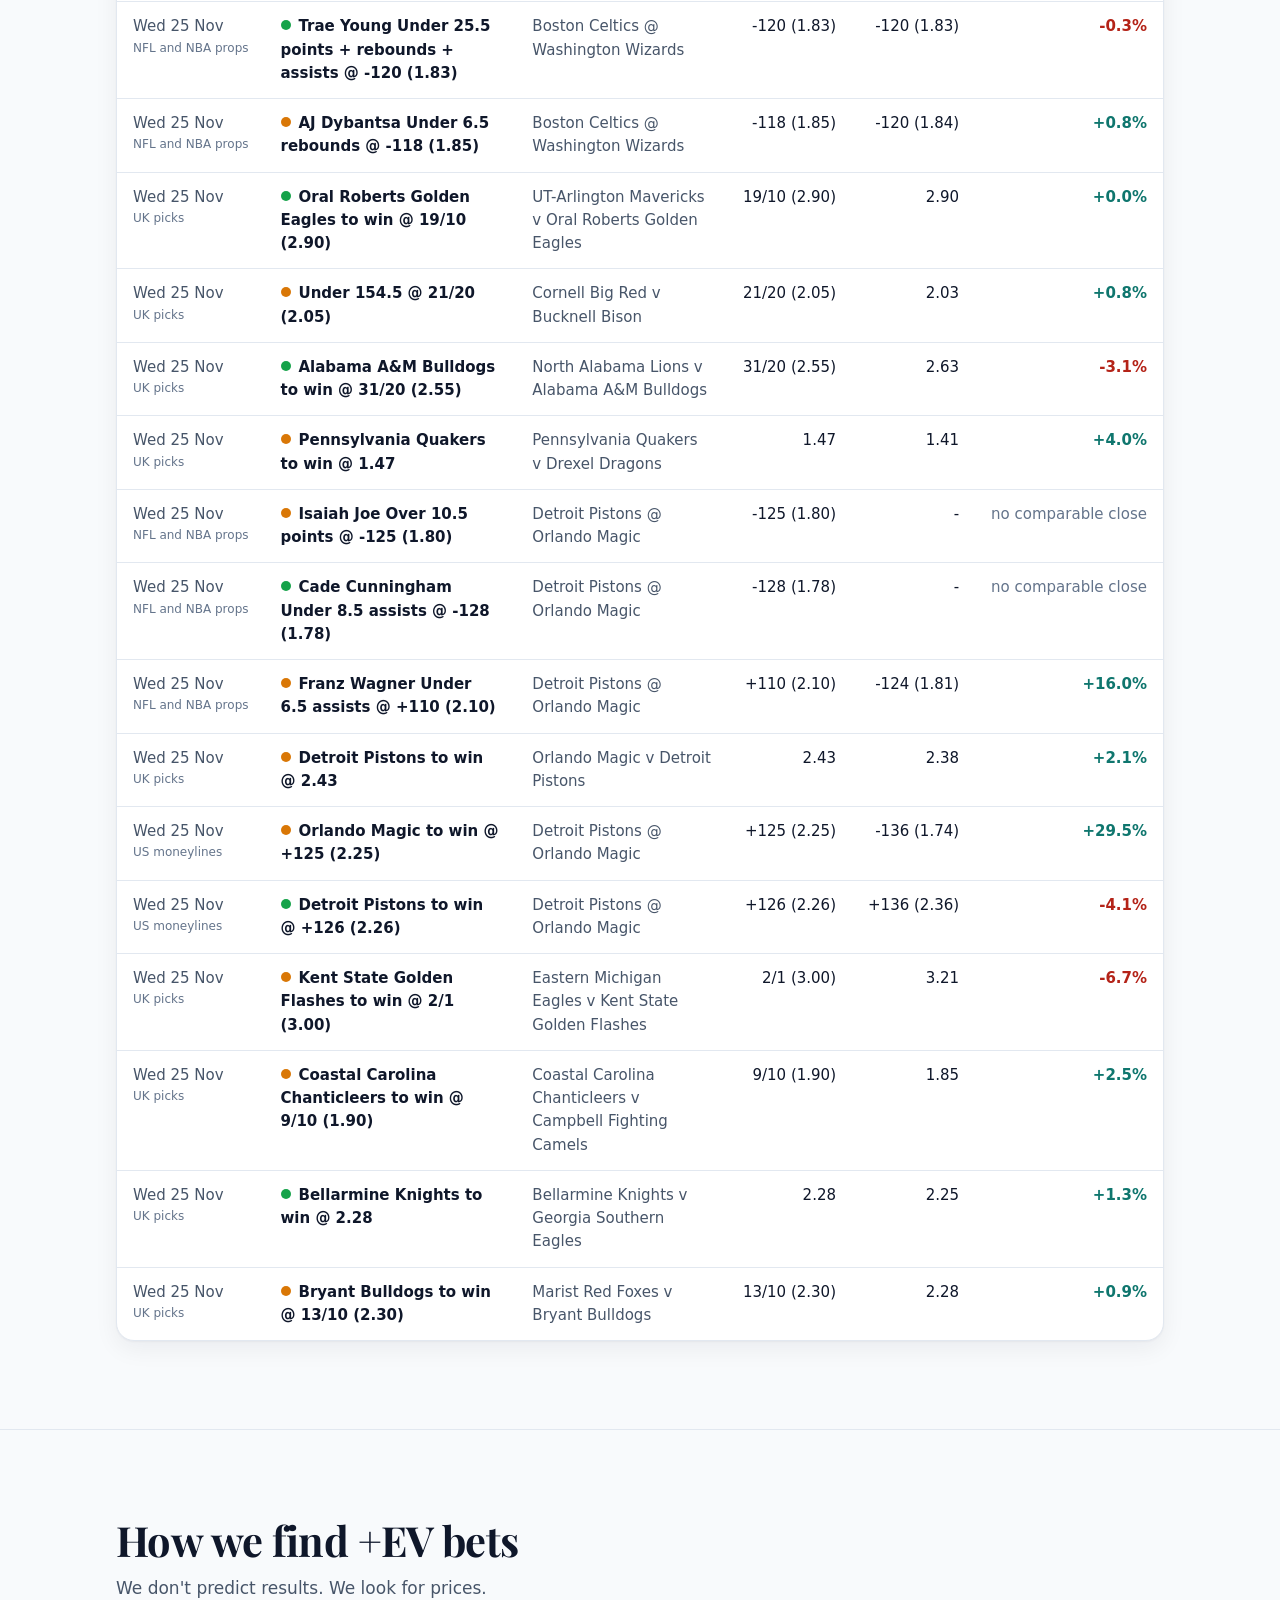
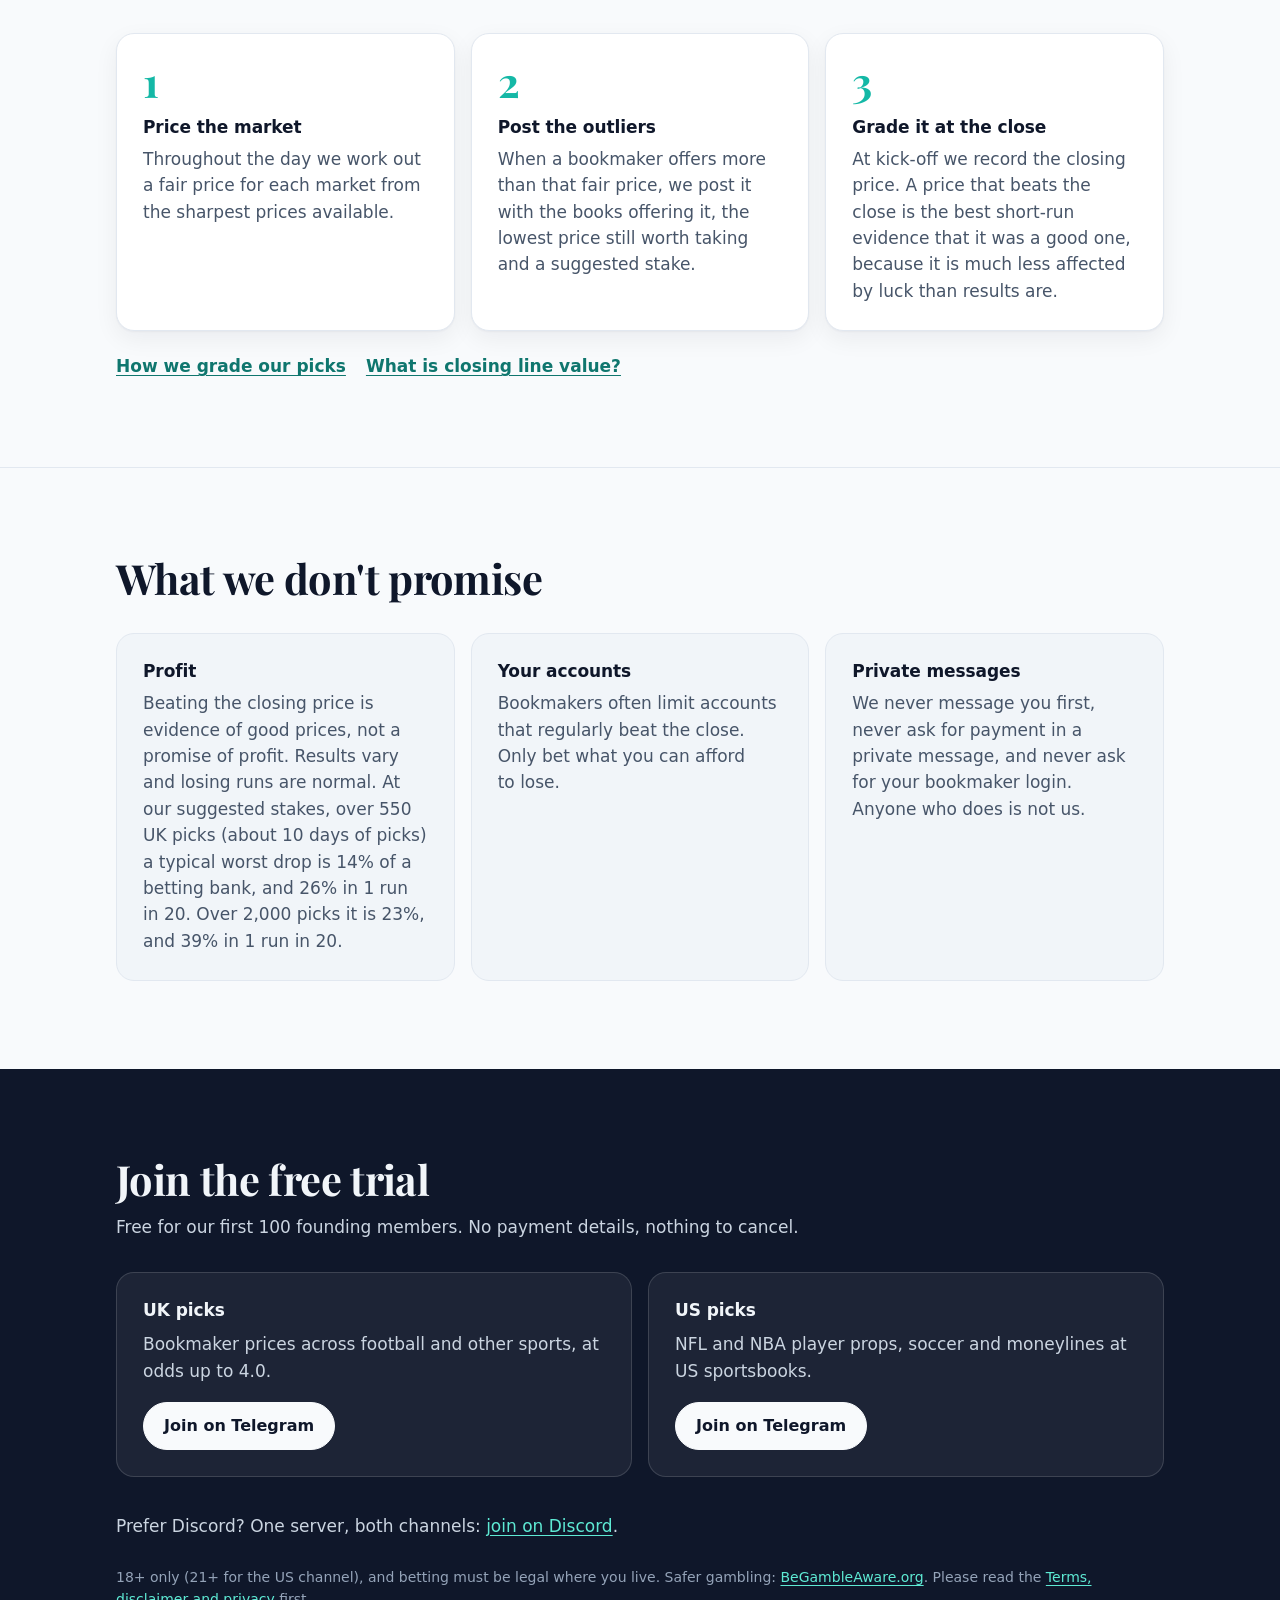
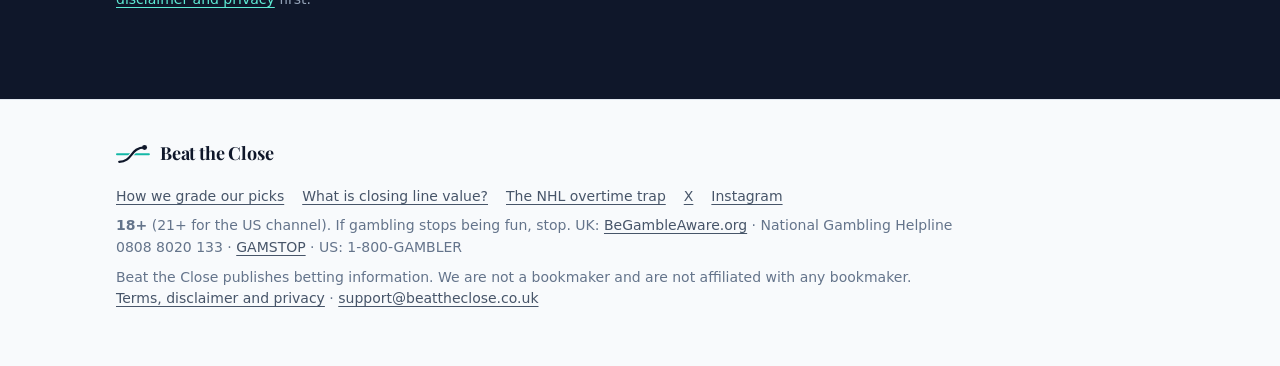
==== commit bfb6aab4: "Update the record (2026-11-25 08:05 UTC)" ====
--- a/index.html
+++ b/index.html
@@ -63,16 +63,16 @@
       <div class="buttons"><a class="btn primary" href="https://t.me/+t6P7BA5DvUY2Y2Q8" rel="noopener">Join UK picks on Telegram</a><a class="btn " href="https://t.me/+v_nTTCn0uIU0NDE0" rel="noopener">US picks on Telegram</a><a class="btn " href="https://discord.gg/E3mRSd9egq" rel="noopener">Join on Discord</a></div>
       <p class="note">Free for our first 100 founding members. No payment details, nothing to cancel.</p>
     </div>
-    <aside class="card latest" aria-label="Latest graded pick"><p class="eyebrow">Latest graded pick · UK picks</p><p class="latest-pick"><span class="dot amber" aria-hidden="true"></span>San José St Spartans to win @ 5/4 (2.25)</p><p class="latest-event">UC San Diego Tritons v San José St Spartans · Tue 24 Nov</p><dl class="grade"><div><dt>Our price</dt><dd>5/4 (2.25)</dd></div><div><dt>Fair close</dt><dd>2.24</dd></div><div><dt>CLV</dt><dd><span class="pos">+0.5%</span></dd></div></dl><p class="note">Each pick with a comparable close is graded like this, good or bad.</p></aside>
+    <aside class="card latest" aria-label="Latest graded pick"><p class="eyebrow">Latest graded pick · US moneylines</p><p class="latest-pick"><span class="dot amber" aria-hidden="true"></span>Dallas Mavericks to win @ +275 (3.75)</p><p class="latest-event">Dallas Mavericks @ Denver Nuggets · Wed 25 Nov</p><dl class="grade"><div><dt>Our price</dt><dd>+275 (3.75)</dd></div><div><dt>Fair close</dt><dd>+242 (3.42)</dd></div><div><dt>CLV</dt><dd><span class="pos">+9.6%</span></dd></div></dl><p class="note">Each pick with a comparable close is graded like this, good or bad.</p></aside>
   </div>
 
   <section id="record"><div class="wrap">
     <div class="section-head">
       <h2>Our CLV record</h2>
       <p>Every posted pick counts once its game starts. We grade it on CLV (closing line value) when there is a
-         comparable closing price, and show how many had none. Updated Tue 24 Nov 2026, 08:07, UK time.</p>
+         comparable closing price, and show how many had none. Updated Wed 25 Nov 2026, 08:05, UK time.</p>
     </div>
-    <div class="cards"><article class="card record-card"><div class="card-head"><h3>UK picks</h3><span class="since">Since 11 October 2026</span></div><p class="big">+2.6%<span>average CLV</span></p><div class="meter" role="img" aria-label="67% of graded picks beat the closing price"><span style="width:67%"></span></div><p class="sub">1386 of 2063 graded picks beat the closing price</p><ul class="bands"><li><span class="dot green" aria-hidden="true"></span>Green: 382/570 beat the close · avg CLV +3.3%</li><li><span class="dot amber" aria-hidden="true"></span>Amber: 1004/1493 beat the close · avg CLV +2.4%</li><li class="muted">2165 posted · 2063 graded · 102 with no comparable close</li><li>181 graded at Pinnacle alternate lines.</li><li class="muted">15 withdrawn after posting, left out of the figures</li></ul><p class="past">Picks found by our rules: +2.4% against Pinnacle&#x27;s closing price over 496 picks (Sept–Oct 2026), and +2.4% against Betfair&#x27;s on the 400 it priced (odds up to 4.0).</p></article><article class="card record-card"><div class="card-head"><h3>NFL and NBA props</h3><span class="since">Since 13 October 2026</span></div><p class="big">+2.4%<span>average CLV</span></p><div class="meter" role="img" aria-label="79% of graded picks beat the closing price"><span style="width:79%"></span></div><p class="sub">50 of 63 graded picks beat the closing price</p><ul class="bands"><li><span class="dot green" aria-hidden="true"></span>Green: 15/18 beat the close · avg CLV +4.3%</li><li><span class="dot amber" aria-hidden="true"></span>Amber: 35/45 beat the close · avg CLV +1.7%</li><li class="muted">63 posted · 63 graded · 0 with no comparable close</li><li>NBA at Pinnacle: 8 graded, +0.3% CLV</li><li>NBA at exchanges: 8 graded, +4.3% CLV</li><li class="muted">Before 13 Oct, under the old rule (Pinnacle only, graded at Pinnacle's close only): 13 of 13 beat it · avg CLV +3.2%</li></ul><p class="past">Since 13 Oct, a pick must be priced by both Pinnacle and the US exchanges and beat their average. Replayed on the 2025 season, that rule beat Pinnacle&#x27;s closing price by 3.0% and the exchanges&#x27; by 2.8%, over about 650 NFL props. In 150 forward NBA games, paper picks averaged +3.3% against Pinnacle and +3.8% against the exchanges (game-weighted).</p></article><article class="card record-card"><div class="card-head"><h3>US soccer</h3><span class="since">Since 30 October 2026</span></div><p class="big">+3.2%<span>average CLV</span></p><div class="meter" role="img" aria-label="65% of graded picks beat the closing price"><span style="width:65%"></span></div><p class="sub">147 of 226 graded picks beat the closing price</p><ul class="bands"><li><span class="dot green" aria-hidden="true"></span>Green: 42/62 beat the close · avg CLV +4.7%</li><li><span class="dot amber" aria-hidden="true"></span>Amber: 105/164 beat the close · avg CLV +2.7%</li><li class="muted">255 posted · 226 graded · 29 with no comparable close</li></ul><p class="past">In a forward test at US sportsbooks (picks logged, not posted), our rules beat Pinnacle&#x27;s closing price by 2.7% over 110 picks and Betfair&#x27;s by 2.7% on the 100 it priced (14–24 Oct 2026, odds up to 4.0).</p></article><article class="card record-card"><div class="card-head"><h3>US moneylines</h3><span class="since">Since 5 November 2026</span></div><p class="big">+2.5%<span>average CLV</span></p><div class="meter" role="img" aria-label="67% of graded picks beat the closing price"><span style="width:67%"></span></div><p class="sub">67 of 100 graded picks beat the closing price</p><ul class="bands"><li><span class="dot green" aria-hidden="true"></span>Green: 13/20 beat the close · avg CLV +4.2%</li><li><span class="dot amber" aria-hidden="true"></span>Amber: 54/80 beat the close · avg CLV +2.1%</li><li class="muted">103 posted · 100 graded · 3 with no comparable close</li></ul><p class="past">In a forward test at US sportsbooks (picks logged, not posted), our rules beat Betfair&#x27;s closing price by 2.3% over 124 NFL, college football, NBA and NHL moneyline picks (14 Oct–4 Nov 2026, odds up to 4.0).</p></article></div>
+    <div class="cards"><article class="card record-card"><div class="card-head"><h3>UK picks</h3><span class="since">Since 11 October 2026</span></div><p class="big">+2.6%<span>average CLV</span></p><div class="meter" role="img" aria-label="67% of graded picks beat the closing price"><span style="width:67%"></span></div><p class="sub">1420 of 2113 graded picks beat the closing price</p><ul class="bands"><li><span class="dot green" aria-hidden="true"></span>Green: 392/583 beat the close · avg CLV +3.3%</li><li><span class="dot amber" aria-hidden="true"></span>Amber: 1028/1530 beat the close · avg CLV +2.4%</li><li class="muted">2217 posted · 2113 graded · 104 with no comparable close</li><li>183 graded at Pinnacle alternate lines.</li><li class="muted">15 withdrawn after posting, left out of the figures</li></ul><p class="past">Picks found by our rules: +2.4% against Pinnacle&#x27;s closing price over 496 picks (Sept–Oct 2026), and +2.4% against Betfair&#x27;s on the 400 it priced (odds up to 4.0).</p></article><article class="card record-card"><div class="card-head"><h3>NFL and NBA props</h3><span class="since">Since 13 October 2026</span></div><p class="big">+2.9%<span>average CLV</span></p><div class="meter" role="img" aria-label="80% of graded picks beat the closing price"><span style="width:80%"></span></div><p class="sub">56 of 70 graded picks beat the closing price</p><ul class="bands"><li><span class="dot green" aria-hidden="true"></span>Green: 17/21 beat the close · avg CLV +4.4%</li><li><span class="dot amber" aria-hidden="true"></span>Amber: 39/49 beat the close · avg CLV +2.3%</li><li class="muted">73 posted · 70 graded · 3 with no comparable close</li><li>NBA at Pinnacle: 15 graded, +3.1% CLV</li><li>NBA at exchanges: 17 graded, +6.2% CLV</li><li class="muted">Before 13 Oct, under the old rule (Pinnacle only, graded at Pinnacle's close only): 13 of 13 beat it · avg CLV +3.2%</li></ul><p class="past">Since 13 Oct, a pick must be priced by both Pinnacle and the US exchanges and beat their average. Replayed on the 2025 season, that rule beat Pinnacle&#x27;s closing price by 3.0% and the exchanges&#x27; by 2.8%, over about 650 NFL props. In 150 forward NBA games, paper picks averaged +3.3% against Pinnacle and +3.8% against the exchanges (game-weighted).</p></article><article class="card record-card"><div class="card-head"><h3>US soccer</h3><span class="since">Since 30 October 2026</span></div><p class="big">+3.2%<span>average CLV</span></p><div class="meter" role="img" aria-label="64% of graded picks beat the closing price"><span style="width:64%"></span></div><p class="sub">151 of 233 graded picks beat the closing price</p><ul class="bands"><li><span class="dot green" aria-hidden="true"></span>Green: 43/63 beat the close · avg CLV +4.9%</li><li><span class="dot amber" aria-hidden="true"></span>Amber: 108/170 beat the close · avg CLV +2.5%</li><li class="muted">263 posted · 233 graded · 30 with no comparable close</li></ul><p class="past">In a forward test at US sportsbooks (picks logged, not posted), our rules beat Pinnacle&#x27;s closing price by 2.7% over 110 picks and Betfair&#x27;s by 2.7% on the 100 it priced (14–24 Oct 2026, odds up to 4.0).</p></article><article class="card record-card"><div class="card-head"><h3>US moneylines</h3><span class="since">Since 5 November 2026</span></div><p class="big">+2.8%<span>average CLV</span></p><div class="meter" role="img" aria-label="66% of graded picks beat the closing price"><span style="width:66%"></span></div><p class="sub">69 of 103 graded picks beat the closing price</p><ul class="bands"><li><span class="dot green" aria-hidden="true"></span>Green: 13/21 beat the close · avg CLV +3.8%</li><li><span class="dot amber" aria-hidden="true"></span>Amber: 56/82 beat the close · avg CLV +2.6%</li><li class="muted">106 posted · 103 graded · 3 with no comparable close</li></ul><p class="past">In a forward test at US sportsbooks (picks logged, not posted), our rules beat Betfair&#x27;s closing price by 2.3% over 124 NFL, college football, NBA and NHL moneyline picks (14 Oct–4 Nov 2026, odds up to 4.0).</p></article></div>
   </div></section>
 
   <section id="recent"><div class="wrap">
@@ -84,7 +84,7 @@
     <div class="table-wrap"><table class="picks">
       <caption class="sr-only">Recent picks and their CLV (closing line value)</caption>
       <thead><tr><th scope="col">Date</th><th scope="col">Pick</th><th scope="col">Event</th><th scope="col" class="num">Price</th><th scope="col" class="num">Fair close</th><th scope="col" class="num">CLV</th></tr></thead>
-      <tbody><tr><td class="date">Tue 24 Nov<span class="chan">UK picks</span></td><td class="pick"><span class="dot amber" aria-hidden="true"></span>San José St Spartans to win @ 5/4 (2.25)</td><td class="event">UC San Diego Tritons v San José St Spartans</td><td class="num" data-label="Price">5/4 (2.25)</td><td class="num" data-label="Fair close">2.24</td><td class="num" data-label="CLV"><span class="pos">+0.5%</span></td></tr><tr><td class="date">Tue 24 Nov<span class="chan">UK picks</span></td><td class="pick"><span class="dot amber" aria-hidden="true"></span>Over 228.5 @ 21/20 (2.05)</td><td class="event">Los Angeles Lakers v Utah Jazz</td><td class="num" data-label="Price">21/20 (2.05)</td><td class="num" data-label="Fair close">-</td><td class="num" data-label="CLV"><span class="muted">no comparable close</span></td></tr><tr><td class="date">Tue 24 Nov<span class="chan">US moneylines</span></td><td class="pick"><span class="dot amber" aria-hidden="true"></span>San Jose Sharks to win @ +175 (2.75)</td><td class="event">Minnesota Wild @ San Jose Sharks</td><td class="num" data-label="Price">+175 (2.75)</td><td class="num" data-label="Fair close">+166 (2.66)</td><td class="num" data-label="CLV"><span class="pos">+3.4%</span></td></tr><tr><td class="date">Tue 24 Nov<span class="chan">UK picks</span></td><td class="pick"><span class="dot amber" aria-hidden="true"></span>San Antonio Spurs to win @ 1/4 (1.25)</td><td class="event">Sacramento Kings v San Antonio Spurs</td><td class="num" data-label="Price">1/4 (1.25)</td><td class="num" data-label="Fair close">1.38</td><td class="num" data-label="CLV"><span class="neg">-9.4%</span></td></tr><tr><td class="date">Tue 24 Nov<span class="chan">NFL and NBA props</span></td><td class="pick"><span class="dot amber" aria-hidden="true"></span>Keegan Murray Under 12.5 points @ -104 (1.96)</td><td class="event">San Antonio Spurs @ Sacramento Kings</td><td class="num" data-label="Price">-104 (1.96)</td><td class="num" data-label="Fair close">-118 (1.85)</td><td class="num" data-label="CLV"><span class="pos">+5.9%</span></td></tr><tr><td class="date">Tue 24 Nov<span class="chan">NFL and NBA props</span></td><td class="pick"><span class="dot amber" aria-hidden="true"></span>De&#x27;Andre Hunter Under 1.5 made threes @ +140 (2.40)</td><td class="event">San Antonio Spurs @ Sacramento Kings</td><td class="num" data-label="Price">+140 (2.40)</td><td class="num" data-label="Fair close">+136 (2.36)</td><td class="num" data-label="CLV"><span class="pos">+1.5%</span></td></tr><tr><td class="date">Tue 24 Nov<span class="chan">NFL and NBA props</span></td><td class="pick"><span class="dot amber" aria-hidden="true"></span>Darius Acuff Jr. Under 23.5 points @ -106 (1.94)</td><td class="event">San Antonio Spurs @ Sacramento Kings</td><td class="num" data-label="Price">-106 (1.94)</td><td class="num" data-label="Fair close">-103 (1.97)</td><td class="num" data-label="CLV"><span class="neg">-1.5%</span></td></tr><tr><td class="date">Tue 24 Nov<span class="chan">NFL and NBA props</span></td><td class="pick"><span class="dot amber" aria-hidden="true"></span>Domantas Sabonis Under 31.5 points + rebounds + assists @ -105 (1.95)</td><td class="event">San Antonio Spurs @ Sacramento Kings</td><td class="num" data-label="Price">-105 (1.95)</td><td class="num" data-label="Fair close">+109 (2.09)</td><td class="num" data-label="CLV"><span class="neg">-6.9%</span></td></tr><tr><td class="date">Tue 24 Nov<span class="chan">UK picks</span></td><td class="pick"><span class="dot amber" aria-hidden="true"></span>UNLV Rebels -7.5 @ Evens (2.00)</td><td class="event">UNLV Rebels v Eastern Washington Eagles</td><td class="num" data-label="Price">Evens (2.00)</td><td class="num" data-label="Fair close">-</td><td class="num" data-label="CLV"><span class="muted">no comparable close</span></td></tr><tr><td class="date">Tue 24 Nov<span class="chan">NFL and NBA props</span></td><td class="pick"><span class="dot green" aria-hidden="true"></span>Derrick Jones Under 8.5 points @ -118 (1.85)</td><td class="event">Los Angeles Clippers @ Houston Rockets</td><td class="num" data-label="Price">-118 (1.85)</td><td class="num" data-label="Fair close">-131 (1.76)</td><td class="num" data-label="CLV"><span class="pos">+4.8%</span></td></tr><tr><td class="date">Tue 24 Nov<span class="chan">UK picks</span></td><td class="pick"><span class="dot green" aria-hidden="true"></span>New Orleans Pelicans to win @ 6/4 (2.50)</td><td class="event">New Orleans Pelicans v Phoenix Suns</td><td class="num" data-label="Price">6/4 (2.50)</td><td class="num" data-label="Fair close">2.37</td><td class="num" data-label="CLV"><span class="pos">+5.5%</span></td></tr><tr><td class="date">Tue 24 Nov<span class="chan">NFL and NBA props</span></td><td class="pick"><span class="dot amber" aria-hidden="true"></span>Jalen Green Over 3.5 rebounds @ +104 (2.04)</td><td class="event">Phoenix Suns @ New Orleans Pelicans</td><td class="num" data-label="Price">+104 (2.04)</td><td class="num" data-label="Fair close">+105 (2.05)</td><td class="num" data-label="CLV"><span class="neg">-0.5%</span></td></tr><tr><td class="date">Tue 24 Nov<span class="chan">US soccer</span></td><td class="pick"><span class="dot amber" aria-hidden="true"></span>St. Louis City SC to win @ +150 (2.50)</td><td class="event">St. Louis City SC v Los Angeles FC</td><td class="num" data-label="Price">+150 (2.50)</td><td class="num" data-label="Fair close">+191 (2.91)</td><td class="num" data-label="CLV"><span class="neg">-14.1%</span></td></tr><tr><td class="date">Tue 24 Nov<span class="chan">US soccer</span></td><td class="pick"><span class="dot amber" aria-hidden="true"></span>Los Angeles FC to win @ +180 (2.80)</td><td class="event">St. Louis City SC v Los Angeles FC</td><td class="num" data-label="Price">+180 (2.80)</td><td class="num" data-label="Fair close">+166 (2.66)</td><td class="num" data-label="CLV"><span class="pos">+5.3%</span></td></tr><tr><td class="date">Tue 24 Nov<span class="chan">UK picks</span></td><td class="pick"><span class="dot amber" aria-hidden="true"></span>Draw @ 11/4 (3.75)</td><td class="event">St. Louis City SC v Los Angeles FC</td><td class="num" data-label="Price">11/4 (3.75)</td><td class="num" data-label="Fair close">3.57</td><td class="num" data-label="CLV"><span class="pos">+4.9%</span></td></tr><tr><td class="date">Tue 24 Nov<span class="chan">UK picks</span></td><td class="pick"><span class="dot amber" aria-hidden="true"></span>Calgary Flames +1.5 @ 4/5 (1.80)</td><td class="event">Ottawa Senators v Calgary Flames</td><td class="num" data-label="Price">4/5 (1.80)</td><td class="num" data-label="Fair close">1.90</td><td class="num" data-label="CLV"><span class="neg">-5.5%</span></td></tr><tr><td class="date">Tue 24 Nov<span class="chan">US moneylines</span></td><td class="pick"><span class="dot amber" aria-hidden="true"></span>Indiana Pacers to win @ +180 (2.80)</td><td class="event">Oklahoma City Thunder @ Indiana Pacers</td><td class="num" data-label="Price">+180 (2.80)</td><td class="num" data-label="Fair close">+163 (2.63)</td><td class="num" data-label="CLV"><span class="pos">+6.5%</span></td></tr><tr><td class="date">Tue 24 Nov<span class="chan">UK picks</span></td><td class="pick"><span class="dot amber" aria-hidden="true"></span>Indiana Pacers to win @ 9/5 (2.80)</td><td class="event">Indiana Pacers v Oklahoma City Thunder</td><td class="num" data-label="Price">9/5 (2.80)</td><td class="num" data-label="Fair close">2.66</td><td class="num" data-label="CLV"><span class="pos">+5.3%</span></td></tr><tr><td class="date">Tue 24 Nov<span class="chan">NFL and NBA props</span></td><td class="pick"><span class="dot green" aria-hidden="true"></span>Ivica Zubac Under 11.5 points @ -110 (1.91)</td><td class="event">Oklahoma City Thunder @ Indiana Pacers</td><td class="num" data-label="Price">-110 (1.91)</td><td class="num" data-label="Fair close">-138 (1.73)</td><td class="num" data-label="CLV"><span class="pos">+10.6%</span></td></tr><tr><td class="date">Tue 24 Nov<span class="chan">NFL and NBA props</span></td><td class="pick"><span class="dot amber" aria-hidden="true"></span>LaMelo Ball Under 5.5 rebounds @ -149 (1.67)</td><td class="event">Brooklyn Nets @ Minnesota Timberwolves</td><td class="num" data-label="Price">-149 (1.67)</td><td class="num" data-label="Fair close">-167 (1.60)</td><td class="num" data-label="CLV"><span class="pos">+4.5%</span></td></tr><tr><td class="date">Tue 24 Nov<span class="chan">UK picks</span></td><td class="pick"><span class="dot green" aria-hidden="true"></span>Texas A&amp;M-CC Islanders +19.5 @ 2.04</td><td class="event">Wichita St Shockers v Texas A&amp;M-CC Islanders</td><td class="num" data-label="Price">2.04</td><td class="num" data-label="Fair close">-</td><td class="num" data-label="CLV"><span class="muted">no comparable close</span></td></tr><tr><td class="date">Tue 24 Nov<span class="chan">US moneylines</span></td><td class="pick"><span class="dot amber" aria-hidden="true"></span>Portland Trail Blazers to win @ +155 (2.55)</td><td class="event">Portland Trail Blazers @ Philadelphia 76ers</td><td class="num" data-label="Price">+155 (2.55)</td><td class="num" data-label="Fair close">-102 (1.98)</td><td class="num" data-label="CLV"><span class="pos">+28.6%</span></td></tr><tr><td class="date">Tue 24 Nov<span class="chan">UK picks</span></td><td class="pick"><span class="dot amber" aria-hidden="true"></span>Portland Trail Blazers to win @ 13/8 (2.63)</td><td class="event">Philadelphia 76ers v Portland Trail Blazers</td><td class="num" data-label="Price">13/8 (2.63)</td><td class="num" data-label="Fair close">1.97</td><td class="num" data-label="CLV"><span class="pos">+33.3%</span></td></tr><tr><td class="date">Tue 24 Nov<span class="chan">US moneylines</span></td><td class="pick"><span class="dot amber" aria-hidden="true"></span>Charlotte Hornets to win @ +145 (2.45)</td><td class="event">Memphis Grizzlies @ Charlotte Hornets</td><td class="num" data-label="Price">+145 (2.45)</td><td class="num" data-label="Fair close">+134 (2.34)</td><td class="num" data-label="CLV"><span class="pos">+4.6%</span></td></tr><tr><td class="date">Tue 24 Nov<span class="chan">UK picks</span></td><td class="pick"><span class="dot green" aria-hidden="true"></span>Charlotte Hornets to win @ 2.48</td><td class="event">Charlotte Hornets v Memphis Grizzlies</td><td class="num" data-label="Price">2.48</td><td class="num" data-label="Fair close">2.34</td><td class="num" data-label="CLV"><span class="pos">+6.1%</span></td></tr></tbody>
+      <tbody><tr><td class="date">Wed 25 Nov<span class="chan">US moneylines</span></td><td class="pick"><span class="dot amber" aria-hidden="true"></span>Dallas Mavericks to win @ +275 (3.75)</td><td class="event">Dallas Mavericks @ Denver Nuggets</td><td class="num" data-label="Price">+275 (3.75)</td><td class="num" data-label="Fair close">+242 (3.42)</td><td class="num" data-label="CLV"><span class="pos">+9.6%</span></td></tr><tr><td class="date">Wed 25 Nov<span class="chan">NFL and NBA props</span></td><td class="pick"><span class="dot green" aria-hidden="true"></span>Zaccharie Risacher Under 8.5 points @ -120 (1.83)</td><td class="event">Dallas Mavericks @ Denver Nuggets</td><td class="num" data-label="Price">-120 (1.83)</td><td class="num" data-label="Fair close">-</td><td class="num" data-label="CLV"><span class="muted">no comparable close</span></td></tr><tr><td class="date">Wed 25 Nov<span class="chan">UK picks</span></td><td class="pick"><span class="dot amber" aria-hidden="true"></span>Dallas Mavericks to win @ 27/10 (3.70)</td><td class="event">Denver Nuggets v Dallas Mavericks</td><td class="num" data-label="Price">27/10 (3.70)</td><td class="num" data-label="Fair close">3.40</td><td class="num" data-label="CLV"><span class="pos">+8.8%</span></td></tr><tr><td class="date">Wed 25 Nov<span class="chan">UK picks</span></td><td class="pick"><span class="dot green" aria-hidden="true"></span>UTEP Miners to win @ 11/8 (2.38)</td><td class="event">Charleston Cougars v UTEP Miners</td><td class="num" data-label="Price">11/8 (2.38)</td><td class="num" data-label="Fair close">2.16</td><td class="num" data-label="CLV"><span class="pos">+10.4%</span></td></tr><tr><td class="date">Wed 25 Nov<span class="chan">UK picks</span></td><td class="pick"><span class="dot green" aria-hidden="true"></span>Louisville Cardinals to win @ 2.43</td><td class="event">Louisville Cardinals v Texas Tech Red Raiders</td><td class="num" data-label="Price">2.43</td><td class="num" data-label="Fair close">-</td><td class="num" data-label="CLV"><span class="muted">no comparable close</span></td></tr><tr><td class="date">Wed 25 Nov<span class="chan">NFL and NBA props</span></td><td class="pick"><span class="dot green" aria-hidden="true"></span>Jayson Tatum Under 26.5 points @ -112 (1.89)</td><td class="event">Boston Celtics @ Washington Wizards</td><td class="num" data-label="Price">-112 (1.89)</td><td class="num" data-label="Fair close">-121 (1.83)</td><td class="num" data-label="CLV"><span class="pos">+3.5%</span></td></tr><tr><td class="date">Wed 25 Nov<span class="chan">NFL and NBA props</span></td><td class="pick"><span class="dot green" aria-hidden="true"></span>AJ Dybantsa Under 16.5 points @ -105 (1.95)</td><td class="event">Boston Celtics @ Washington Wizards</td><td class="num" data-label="Price">-105 (1.95)</td><td class="num" data-label="Fair close">-129 (1.77)</td><td class="num" data-label="CLV"><span class="pos">+9.9%</span></td></tr><tr><td class="date">Wed 25 Nov<span class="chan">NFL and NBA props</span></td><td class="pick"><span class="dot amber" aria-hidden="true"></span>Trae Young Over 2.5 rebounds @ +140 (2.40)</td><td class="event">Boston Celtics @ Washington Wizards</td><td class="num" data-label="Price">+140 (2.40)</td><td class="num" data-label="Fair close">+103 (2.03)</td><td class="num" data-label="CLV"><span class="pos">+18.1%</span></td></tr><tr><td class="date">Wed 25 Nov<span class="chan">NFL and NBA props</span></td><td class="pick"><span class="dot amber" aria-hidden="true"></span>Derrick White Over 3.5 rebounds @ +130 (2.30)</td><td class="event">Boston Celtics @ Washington Wizards</td><td class="num" data-label="Price">+130 (2.30)</td><td class="num" data-label="Fair close">+121 (2.21)</td><td class="num" data-label="CLV"><span class="pos">+3.8%</span></td></tr><tr><td class="date">Wed 25 Nov<span class="chan">NFL and NBA props</span></td><td class="pick"><span class="dot green" aria-hidden="true"></span>Trae Young Under 25.5 points + rebounds + assists @ -120 (1.83)</td><td class="event">Boston Celtics @ Washington Wizards</td><td class="num" data-label="Price">-120 (1.83)</td><td class="num" data-label="Fair close">-120 (1.83)</td><td class="num" data-label="CLV"><span class="neg">-0.3%</span></td></tr><tr><td class="date">Wed 25 Nov<span class="chan">NFL and NBA props</span></td><td class="pick"><span class="dot amber" aria-hidden="true"></span>AJ Dybantsa Under 6.5 rebounds @ -118 (1.85)</td><td class="event">Boston Celtics @ Washington Wizards</td><td class="num" data-label="Price">-118 (1.85)</td><td class="num" data-label="Fair close">-120 (1.84)</td><td class="num" data-label="CLV"><span class="pos">+0.8%</span></td></tr><tr><td class="date">Wed 25 Nov<span class="chan">UK picks</span></td><td class="pick"><span class="dot green" aria-hidden="true"></span>Oral Roberts Golden Eagles to win @ 19/10 (2.90)</td><td class="event">UT-Arlington Mavericks v Oral Roberts Golden Eagles</td><td class="num" data-label="Price">19/10 (2.90)</td><td class="num" data-label="Fair close">2.90</td><td class="num" data-label="CLV"><span class="pos">+0.0%</span></td></tr><tr><td class="date">Wed 25 Nov<span class="chan">UK picks</span></td><td class="pick"><span class="dot amber" aria-hidden="true"></span>Under 154.5 @ 21/20 (2.05)</td><td class="event">Cornell Big Red v Bucknell Bison</td><td class="num" data-label="Price">21/20 (2.05)</td><td class="num" data-label="Fair close">2.03</td><td class="num" data-label="CLV"><span class="pos">+0.8%</span></td></tr><tr><td class="date">Wed 25 Nov<span class="chan">UK picks</span></td><td class="pick"><span class="dot green" aria-hidden="true"></span>Alabama A&amp;M Bulldogs to win @ 31/20 (2.55)</td><td class="event">North Alabama Lions v Alabama A&amp;M Bulldogs</td><td class="num" data-label="Price">31/20 (2.55)</td><td class="num" data-label="Fair close">2.63</td><td class="num" data-label="CLV"><span class="neg">-3.1%</span></td></tr><tr><td class="date">Wed 25 Nov<span class="chan">UK picks</span></td><td class="pick"><span class="dot amber" aria-hidden="true"></span>Pennsylvania Quakers to win @ 1.47</td><td class="event">Pennsylvania Quakers v Drexel Dragons</td><td class="num" data-label="Price">1.47</td><td class="num" data-label="Fair close">1.41</td><td class="num" data-label="CLV"><span class="pos">+4.0%</span></td></tr><tr><td class="date">Wed 25 Nov<span class="chan">NFL and NBA props</span></td><td class="pick"><span class="dot amber" aria-hidden="true"></span>Isaiah Joe Over 10.5 points @ -125 (1.80)</td><td class="event">Detroit Pistons @ Orlando Magic</td><td class="num" data-label="Price">-125 (1.80)</td><td class="num" data-label="Fair close">-</td><td class="num" data-label="CLV"><span class="muted">no comparable close</span></td></tr><tr><td class="date">Wed 25 Nov<span class="chan">NFL and NBA props</span></td><td class="pick"><span class="dot green" aria-hidden="true"></span>Cade Cunningham Under 8.5 assists @ -128 (1.78)</td><td class="event">Detroit Pistons @ Orlando Magic</td><td class="num" data-label="Price">-128 (1.78)</td><td class="num" data-label="Fair close">-</td><td class="num" data-label="CLV"><span class="muted">no comparable close</span></td></tr><tr><td class="date">Wed 25 Nov<span class="chan">NFL and NBA props</span></td><td class="pick"><span class="dot amber" aria-hidden="true"></span>Franz Wagner Under 6.5 assists @ +110 (2.10)</td><td class="event">Detroit Pistons @ Orlando Magic</td><td class="num" data-label="Price">+110 (2.10)</td><td class="num" data-label="Fair close">-124 (1.81)</td><td class="num" data-label="CLV"><span class="pos">+16.0%</span></td></tr><tr><td class="date">Wed 25 Nov<span class="chan">UK picks</span></td><td class="pick"><span class="dot amber" aria-hidden="true"></span>Detroit Pistons to win @ 2.43</td><td class="event">Orlando Magic v Detroit Pistons</td><td class="num" data-label="Price">2.43</td><td class="num" data-label="Fair close">2.38</td><td class="num" data-label="CLV"><span class="pos">+2.1%</span></td></tr><tr><td class="date">Wed 25 Nov<span class="chan">US moneylines</span></td><td class="pick"><span class="dot amber" aria-hidden="true"></span>Orlando Magic to win @ +125 (2.25)</td><td class="event">Detroit Pistons @ Orlando Magic</td><td class="num" data-label="Price">+125 (2.25)</td><td class="num" data-label="Fair close">-136 (1.74)</td><td class="num" data-label="CLV"><span class="pos">+29.5%</span></td></tr><tr><td class="date">Wed 25 Nov<span class="chan">US moneylines</span></td><td class="pick"><span class="dot green" aria-hidden="true"></span>Detroit Pistons to win @ +126 (2.26)</td><td class="event">Detroit Pistons @ Orlando Magic</td><td class="num" data-label="Price">+126 (2.26)</td><td class="num" data-label="Fair close">+136 (2.36)</td><td class="num" data-label="CLV"><span class="neg">-4.1%</span></td></tr><tr><td class="date">Wed 25 Nov<span class="chan">UK picks</span></td><td class="pick"><span class="dot amber" aria-hidden="true"></span>Kent State Golden Flashes to win @ 2/1 (3.00)</td><td class="event">Eastern Michigan Eagles v Kent State Golden Flashes</td><td class="num" data-label="Price">2/1 (3.00)</td><td class="num" data-label="Fair close">3.21</td><td class="num" data-label="CLV"><span class="neg">-6.7%</span></td></tr><tr><td class="date">Wed 25 Nov<span class="chan">UK picks</span></td><td class="pick"><span class="dot amber" aria-hidden="true"></span>Coastal Carolina Chanticleers to win @ 9/10 (1.90)</td><td class="event">Coastal Carolina Chanticleers v Campbell Fighting Camels</td><td class="num" data-label="Price">9/10 (1.90)</td><td class="num" data-label="Fair close">1.85</td><td class="num" data-label="CLV"><span class="pos">+2.5%</span></td></tr><tr><td class="date">Wed 25 Nov<span class="chan">UK picks</span></td><td class="pick"><span class="dot green" aria-hidden="true"></span>Bellarmine Knights to win @ 2.28</td><td class="event">Bellarmine Knights v Georgia Southern Eagles</td><td class="num" data-label="Price">2.28</td><td class="num" data-label="Fair close">2.25</td><td class="num" data-label="CLV"><span class="pos">+1.3%</span></td></tr><tr><td class="date">Wed 25 Nov<span class="chan">UK picks</span></td><td class="pick"><span class="dot amber" aria-hidden="true"></span>Bryant Bulldogs to win @ 13/10 (2.30)</td><td class="event">Marist Red Foxes v Bryant Bulldogs</td><td class="num" data-label="Price">13/10 (2.30)</td><td class="num" data-label="Fair close">2.28</td><td class="num" data-label="CLV"><span class="pos">+0.9%</span></td></tr></tbody>
     </table></div>
   </div></section>
 
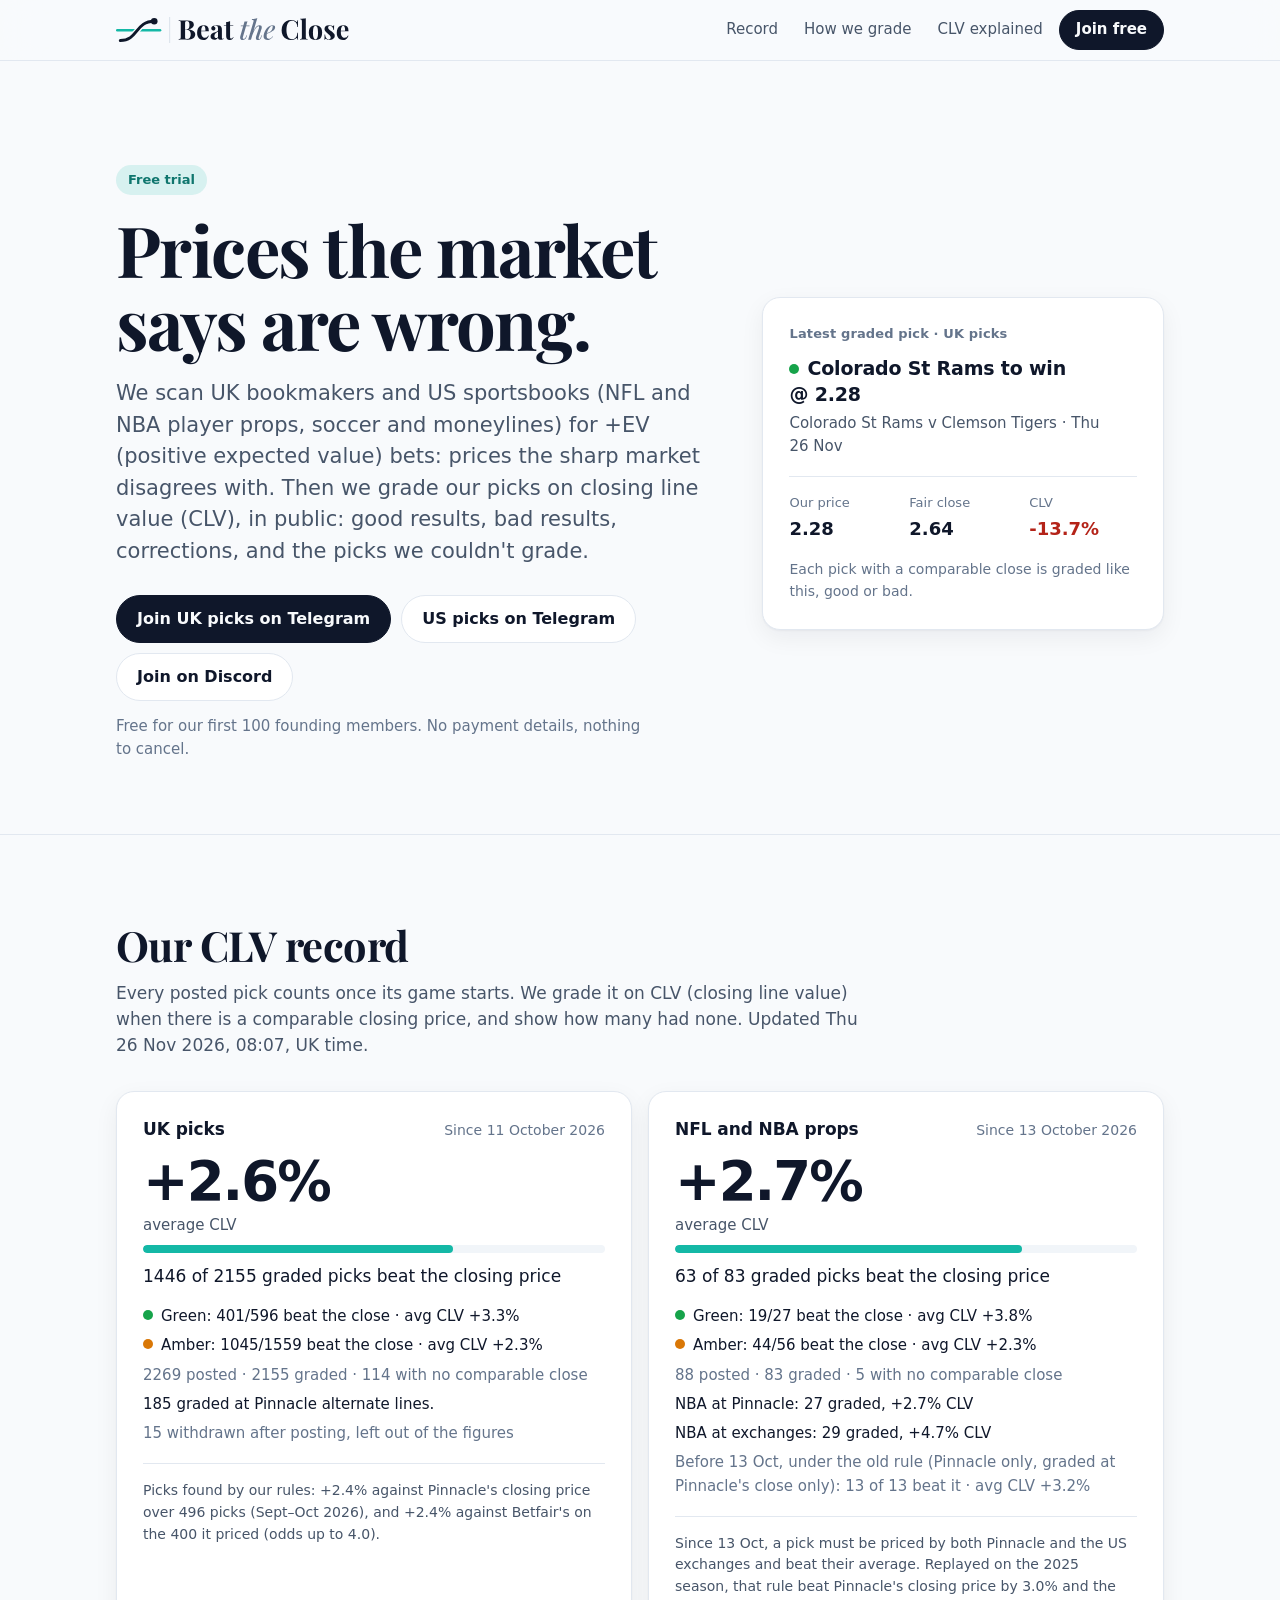
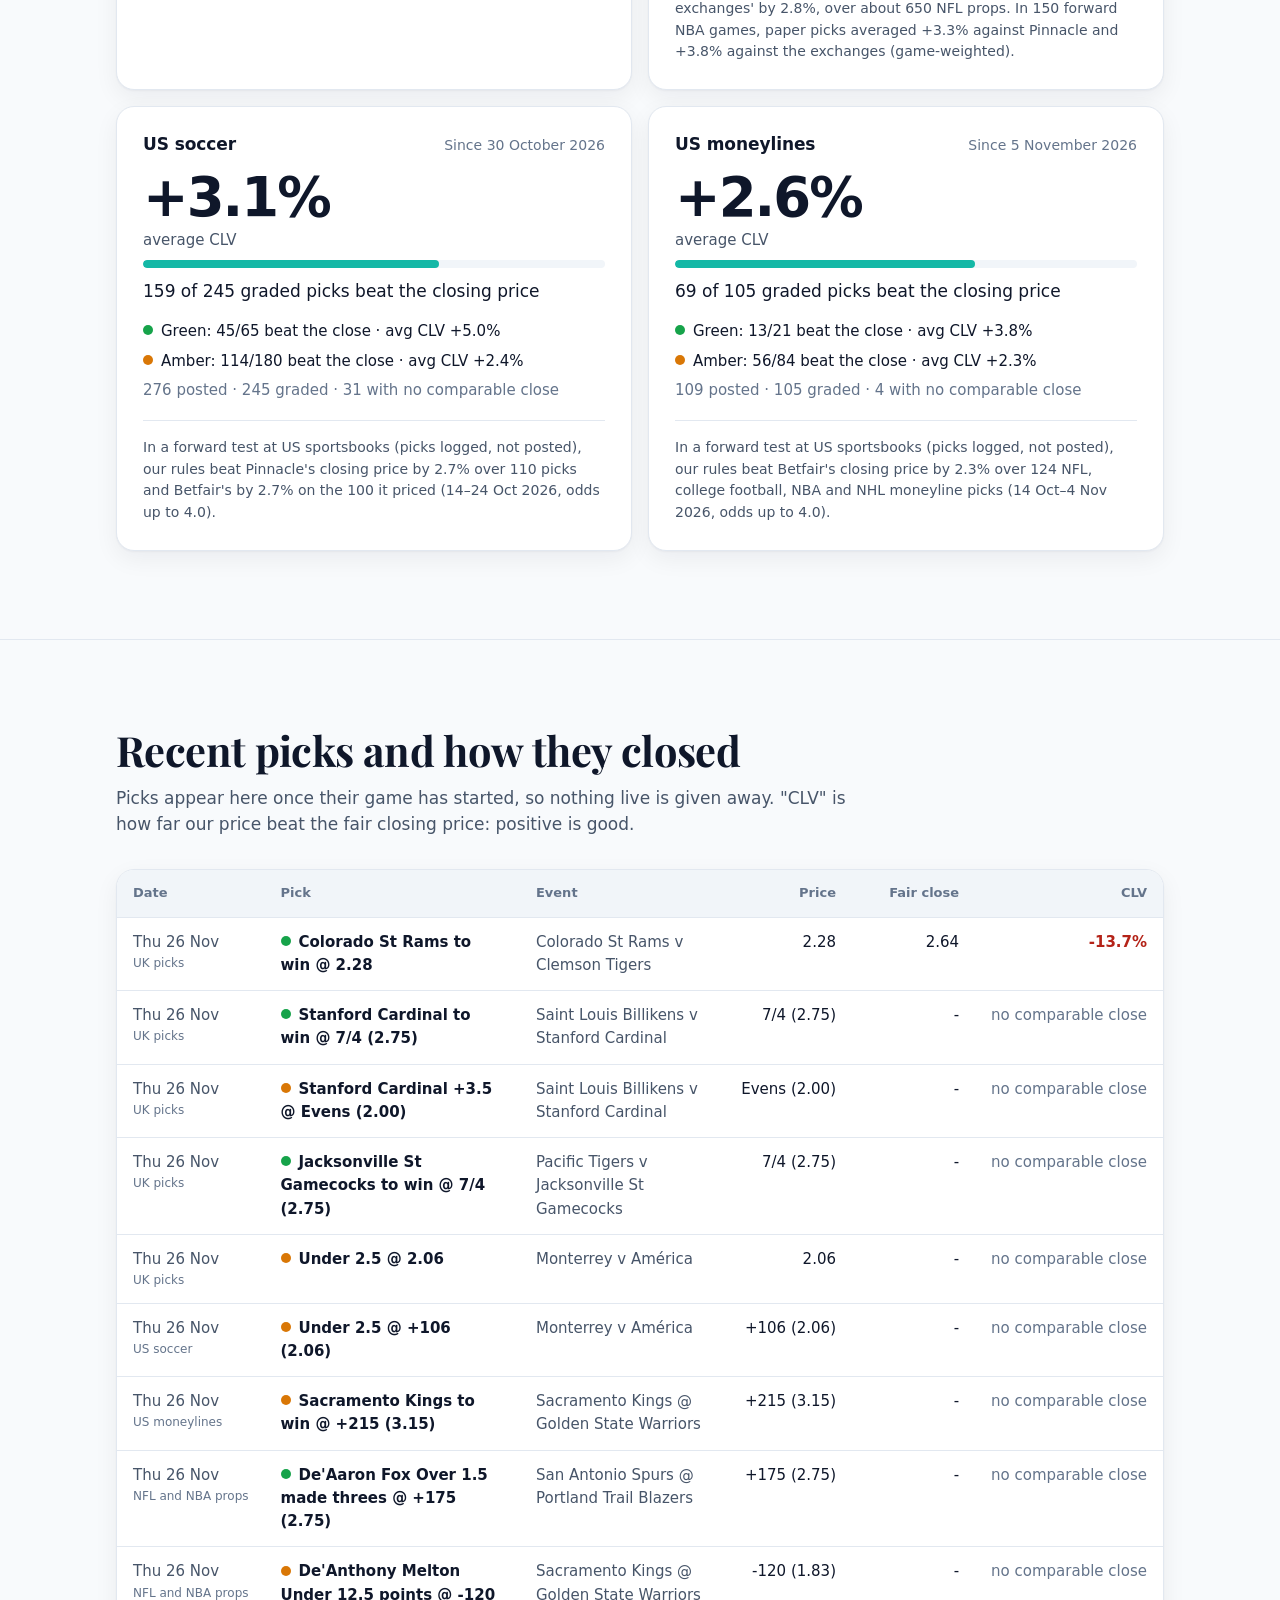
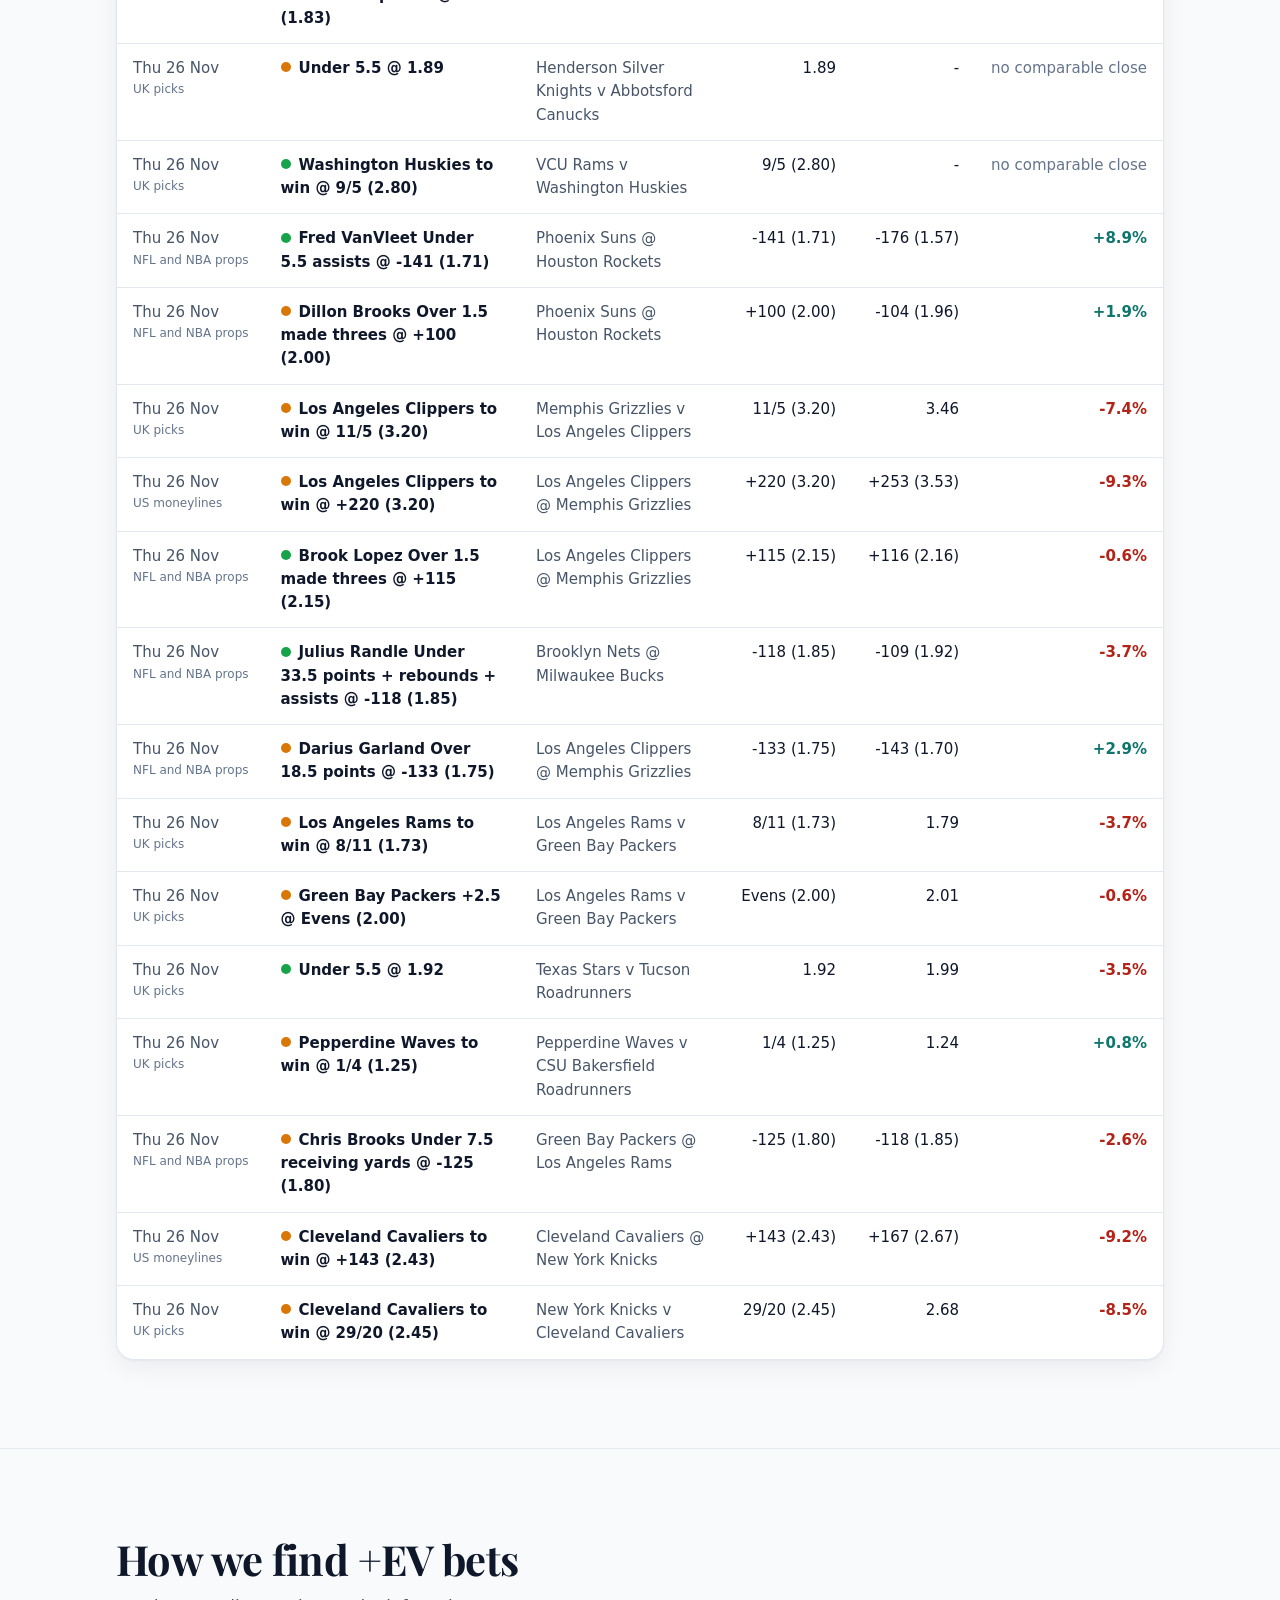
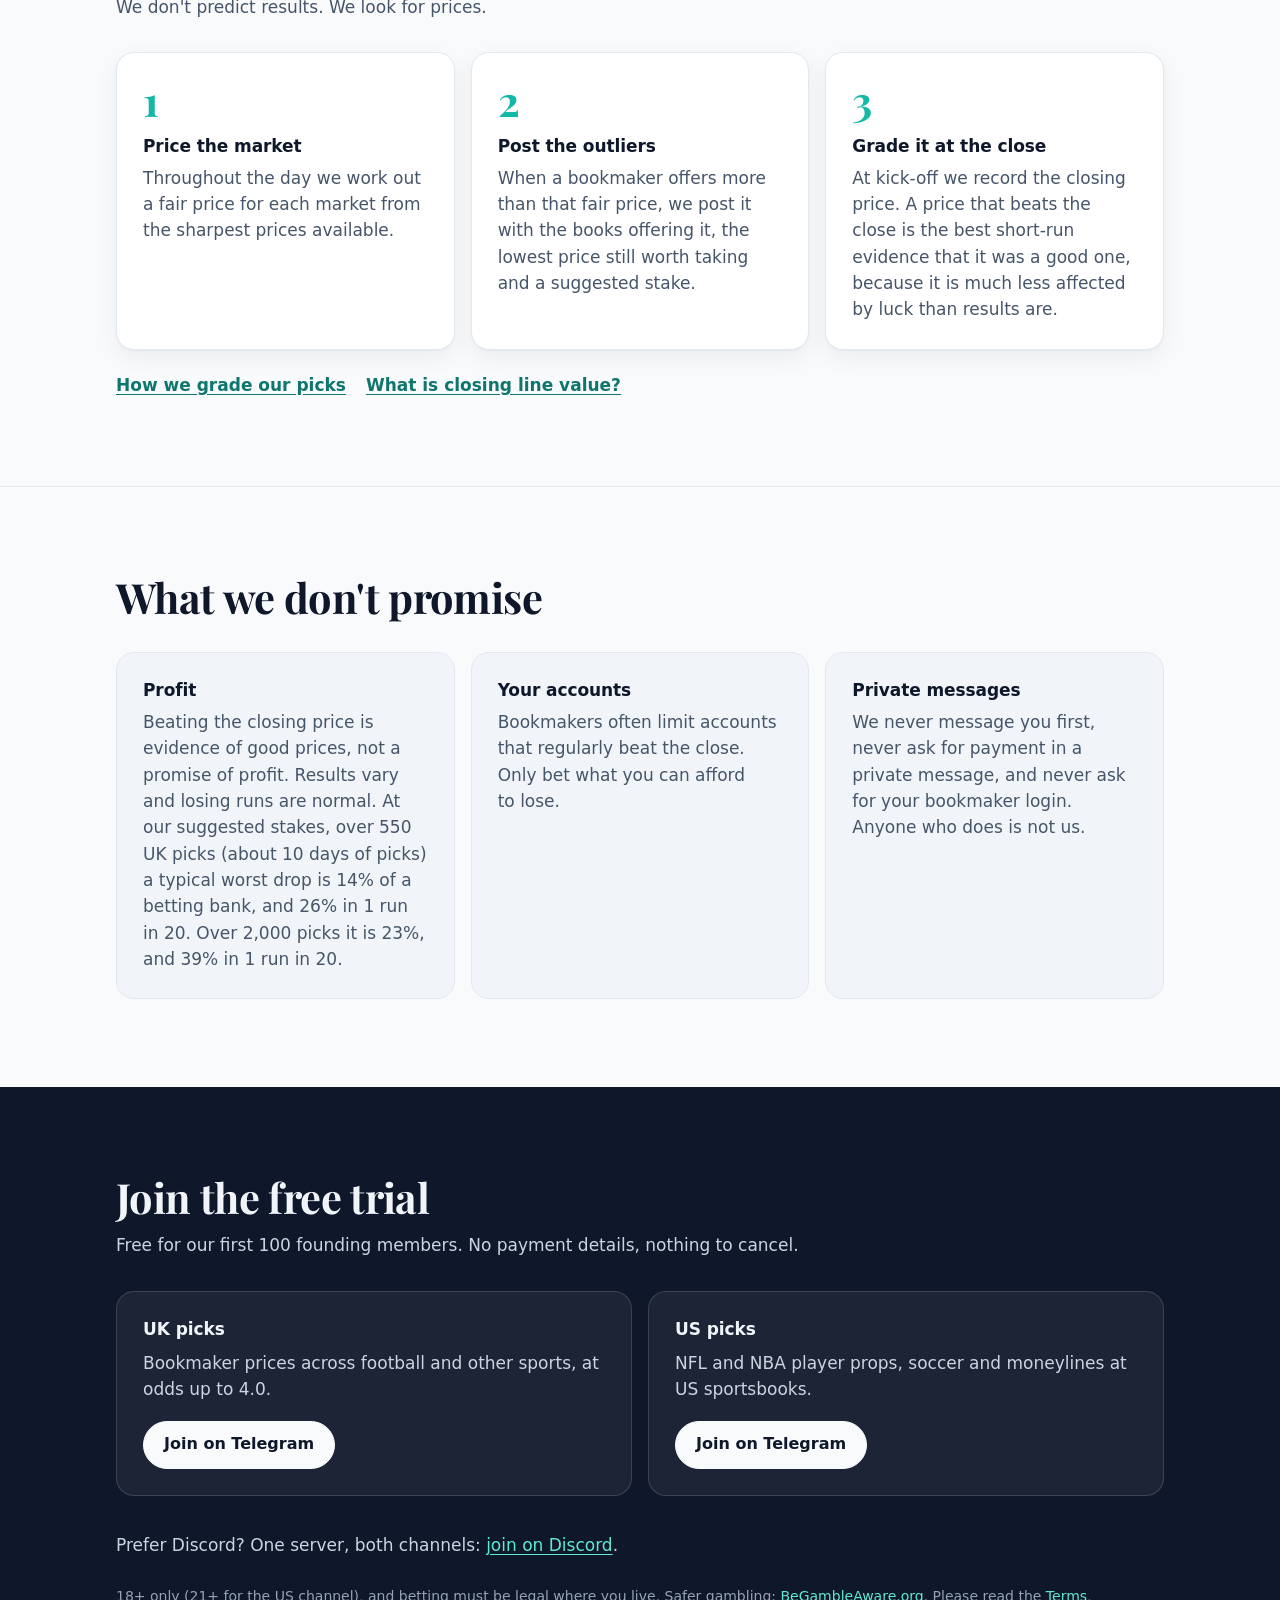
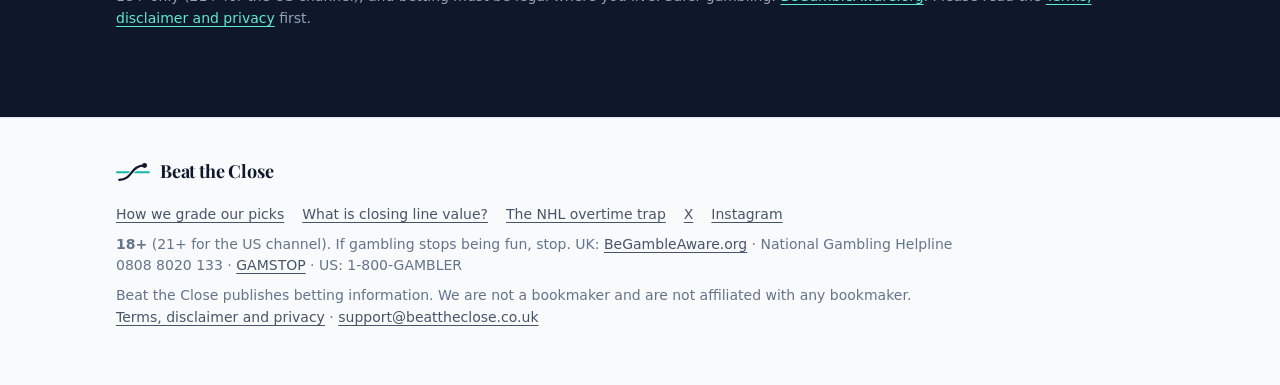
==== commit d8c5a6f6: "Update the record (2026-11-26 08:07 UTC)" ====
--- a/index.html
+++ b/index.html
@@ -63,16 +63,16 @@
       <div class="buttons"><a class="btn primary" href="https://t.me/+t6P7BA5DvUY2Y2Q8" rel="noopener">Join UK picks on Telegram</a><a class="btn " href="https://t.me/+v_nTTCn0uIU0NDE0" rel="noopener">US picks on Telegram</a><a class="btn " href="https://discord.gg/E3mRSd9egq" rel="noopener">Join on Discord</a></div>
       <p class="note">Free for our first 100 founding members. No payment details, nothing to cancel.</p>
     </div>
-    <aside class="card latest" aria-label="Latest graded pick"><p class="eyebrow">Latest graded pick · US moneylines</p><p class="latest-pick"><span class="dot amber" aria-hidden="true"></span>Dallas Mavericks to win @ +275 (3.75)</p><p class="latest-event">Dallas Mavericks @ Denver Nuggets · Wed 25 Nov</p><dl class="grade"><div><dt>Our price</dt><dd>+275 (3.75)</dd></div><div><dt>Fair close</dt><dd>+242 (3.42)</dd></div><div><dt>CLV</dt><dd><span class="pos">+9.6%</span></dd></div></dl><p class="note">Each pick with a comparable close is graded like this, good or bad.</p></aside>
+    <aside class="card latest" aria-label="Latest graded pick"><p class="eyebrow">Latest graded pick · UK picks</p><p class="latest-pick"><span class="dot green" aria-hidden="true"></span>Colorado St Rams to win @ 2.28</p><p class="latest-event">Colorado St Rams v Clemson Tigers · Thu 26 Nov</p><dl class="grade"><div><dt>Our price</dt><dd>2.28</dd></div><div><dt>Fair close</dt><dd>2.64</dd></div><div><dt>CLV</dt><dd><span class="neg">-13.7%</span></dd></div></dl><p class="note">Each pick with a comparable close is graded like this, good or bad.</p></aside>
   </div>
 
   <section id="record"><div class="wrap">
     <div class="section-head">
       <h2>Our CLV record</h2>
       <p>Every posted pick counts once its game starts. We grade it on CLV (closing line value) when there is a
-         comparable closing price, and show how many had none. Updated Wed 25 Nov 2026, 08:05, UK time.</p>
+         comparable closing price, and show how many had none. Updated Thu 26 Nov 2026, 08:07, UK time.</p>
     </div>
-    <div class="cards"><article class="card record-card"><div class="card-head"><h3>UK picks</h3><span class="since">Since 11 October 2026</span></div><p class="big">+2.6%<span>average CLV</span></p><div class="meter" role="img" aria-label="67% of graded picks beat the closing price"><span style="width:67%"></span></div><p class="sub">1420 of 2113 graded picks beat the closing price</p><ul class="bands"><li><span class="dot green" aria-hidden="true"></span>Green: 392/583 beat the close · avg CLV +3.3%</li><li><span class="dot amber" aria-hidden="true"></span>Amber: 1028/1530 beat the close · avg CLV +2.4%</li><li class="muted">2217 posted · 2113 graded · 104 with no comparable close</li><li>183 graded at Pinnacle alternate lines.</li><li class="muted">15 withdrawn after posting, left out of the figures</li></ul><p class="past">Picks found by our rules: +2.4% against Pinnacle&#x27;s closing price over 496 picks (Sept–Oct 2026), and +2.4% against Betfair&#x27;s on the 400 it priced (odds up to 4.0).</p></article><article class="card record-card"><div class="card-head"><h3>NFL and NBA props</h3><span class="since">Since 13 October 2026</span></div><p class="big">+2.9%<span>average CLV</span></p><div class="meter" role="img" aria-label="80% of graded picks beat the closing price"><span style="width:80%"></span></div><p class="sub">56 of 70 graded picks beat the closing price</p><ul class="bands"><li><span class="dot green" aria-hidden="true"></span>Green: 17/21 beat the close · avg CLV +4.4%</li><li><span class="dot amber" aria-hidden="true"></span>Amber: 39/49 beat the close · avg CLV +2.3%</li><li class="muted">73 posted · 70 graded · 3 with no comparable close</li><li>NBA at Pinnacle: 15 graded, +3.1% CLV</li><li>NBA at exchanges: 17 graded, +6.2% CLV</li><li class="muted">Before 13 Oct, under the old rule (Pinnacle only, graded at Pinnacle's close only): 13 of 13 beat it · avg CLV +3.2%</li></ul><p class="past">Since 13 Oct, a pick must be priced by both Pinnacle and the US exchanges and beat their average. Replayed on the 2025 season, that rule beat Pinnacle&#x27;s closing price by 3.0% and the exchanges&#x27; by 2.8%, over about 650 NFL props. In 150 forward NBA games, paper picks averaged +3.3% against Pinnacle and +3.8% against the exchanges (game-weighted).</p></article><article class="card record-card"><div class="card-head"><h3>US soccer</h3><span class="since">Since 30 October 2026</span></div><p class="big">+3.2%<span>average CLV</span></p><div class="meter" role="img" aria-label="64% of graded picks beat the closing price"><span style="width:64%"></span></div><p class="sub">151 of 233 graded picks beat the closing price</p><ul class="bands"><li><span class="dot green" aria-hidden="true"></span>Green: 43/63 beat the close · avg CLV +4.9%</li><li><span class="dot amber" aria-hidden="true"></span>Amber: 108/170 beat the close · avg CLV +2.5%</li><li class="muted">263 posted · 233 graded · 30 with no comparable close</li></ul><p class="past">In a forward test at US sportsbooks (picks logged, not posted), our rules beat Pinnacle&#x27;s closing price by 2.7% over 110 picks and Betfair&#x27;s by 2.7% on the 100 it priced (14–24 Oct 2026, odds up to 4.0).</p></article><article class="card record-card"><div class="card-head"><h3>US moneylines</h3><span class="since">Since 5 November 2026</span></div><p class="big">+2.8%<span>average CLV</span></p><div class="meter" role="img" aria-label="66% of graded picks beat the closing price"><span style="width:66%"></span></div><p class="sub">69 of 103 graded picks beat the closing price</p><ul class="bands"><li><span class="dot green" aria-hidden="true"></span>Green: 13/21 beat the close · avg CLV +3.8%</li><li><span class="dot amber" aria-hidden="true"></span>Amber: 56/82 beat the close · avg CLV +2.6%</li><li class="muted">106 posted · 103 graded · 3 with no comparable close</li></ul><p class="past">In a forward test at US sportsbooks (picks logged, not posted), our rules beat Betfair&#x27;s closing price by 2.3% over 124 NFL, college football, NBA and NHL moneyline picks (14 Oct–4 Nov 2026, odds up to 4.0).</p></article></div>
+    <div class="cards"><article class="card record-card"><div class="card-head"><h3>UK picks</h3><span class="since">Since 11 October 2026</span></div><p class="big">+2.6%<span>average CLV</span></p><div class="meter" role="img" aria-label="67% of graded picks beat the closing price"><span style="width:67%"></span></div><p class="sub">1446 of 2155 graded picks beat the closing price</p><ul class="bands"><li><span class="dot green" aria-hidden="true"></span>Green: 401/596 beat the close · avg CLV +3.3%</li><li><span class="dot amber" aria-hidden="true"></span>Amber: 1045/1559 beat the close · avg CLV +2.3%</li><li class="muted">2269 posted · 2155 graded · 114 with no comparable close</li><li>185 graded at Pinnacle alternate lines.</li><li class="muted">15 withdrawn after posting, left out of the figures</li></ul><p class="past">Picks found by our rules: +2.4% against Pinnacle&#x27;s closing price over 496 picks (Sept–Oct 2026), and +2.4% against Betfair&#x27;s on the 400 it priced (odds up to 4.0).</p></article><article class="card record-card"><div class="card-head"><h3>NFL and NBA props</h3><span class="since">Since 13 October 2026</span></div><p class="big">+2.7%<span>average CLV</span></p><div class="meter" role="img" aria-label="75% of graded picks beat the closing price"><span style="width:75%"></span></div><p class="sub">63 of 83 graded picks beat the closing price</p><ul class="bands"><li><span class="dot green" aria-hidden="true"></span>Green: 19/27 beat the close · avg CLV +3.8%</li><li><span class="dot amber" aria-hidden="true"></span>Amber: 44/56 beat the close · avg CLV +2.3%</li><li class="muted">88 posted · 83 graded · 5 with no comparable close</li><li>NBA at Pinnacle: 27 graded, +2.7% CLV</li><li>NBA at exchanges: 29 graded, +4.7% CLV</li><li class="muted">Before 13 Oct, under the old rule (Pinnacle only, graded at Pinnacle's close only): 13 of 13 beat it · avg CLV +3.2%</li></ul><p class="past">Since 13 Oct, a pick must be priced by both Pinnacle and the US exchanges and beat their average. Replayed on the 2025 season, that rule beat Pinnacle&#x27;s closing price by 3.0% and the exchanges&#x27; by 2.8%, over about 650 NFL props. In 150 forward NBA games, paper picks averaged +3.3% against Pinnacle and +3.8% against the exchanges (game-weighted).</p></article><article class="card record-card"><div class="card-head"><h3>US soccer</h3><span class="since">Since 30 October 2026</span></div><p class="big">+3.1%<span>average CLV</span></p><div class="meter" role="img" aria-label="64% of graded picks beat the closing price"><span style="width:64%"></span></div><p class="sub">159 of 245 graded picks beat the closing price</p><ul class="bands"><li><span class="dot green" aria-hidden="true"></span>Green: 45/65 beat the close · avg CLV +5.0%</li><li><span class="dot amber" aria-hidden="true"></span>Amber: 114/180 beat the close · avg CLV +2.4%</li><li class="muted">276 posted · 245 graded · 31 with no comparable close</li></ul><p class="past">In a forward test at US sportsbooks (picks logged, not posted), our rules beat Pinnacle&#x27;s closing price by 2.7% over 110 picks and Betfair&#x27;s by 2.7% on the 100 it priced (14–24 Oct 2026, odds up to 4.0).</p></article><article class="card record-card"><div class="card-head"><h3>US moneylines</h3><span class="since">Since 5 November 2026</span></div><p class="big">+2.6%<span>average CLV</span></p><div class="meter" role="img" aria-label="65% of graded picks beat the closing price"><span style="width:65%"></span></div><p class="sub">69 of 105 graded picks beat the closing price</p><ul class="bands"><li><span class="dot green" aria-hidden="true"></span>Green: 13/21 beat the close · avg CLV +3.8%</li><li><span class="dot amber" aria-hidden="true"></span>Amber: 56/84 beat the close · avg CLV +2.3%</li><li class="muted">109 posted · 105 graded · 4 with no comparable close</li></ul><p class="past">In a forward test at US sportsbooks (picks logged, not posted), our rules beat Betfair&#x27;s closing price by 2.3% over 124 NFL, college football, NBA and NHL moneyline picks (14 Oct–4 Nov 2026, odds up to 4.0).</p></article></div>
   </div></section>
 
   <section id="recent"><div class="wrap">
@@ -84,7 +84,7 @@
     <div class="table-wrap"><table class="picks">
       <caption class="sr-only">Recent picks and their CLV (closing line value)</caption>
       <thead><tr><th scope="col">Date</th><th scope="col">Pick</th><th scope="col">Event</th><th scope="col" class="num">Price</th><th scope="col" class="num">Fair close</th><th scope="col" class="num">CLV</th></tr></thead>
-      <tbody><tr><td class="date">Wed 25 Nov<span class="chan">US moneylines</span></td><td class="pick"><span class="dot amber" aria-hidden="true"></span>Dallas Mavericks to win @ +275 (3.75)</td><td class="event">Dallas Mavericks @ Denver Nuggets</td><td class="num" data-label="Price">+275 (3.75)</td><td class="num" data-label="Fair close">+242 (3.42)</td><td class="num" data-label="CLV"><span class="pos">+9.6%</span></td></tr><tr><td class="date">Wed 25 Nov<span class="chan">NFL and NBA props</span></td><td class="pick"><span class="dot green" aria-hidden="true"></span>Zaccharie Risacher Under 8.5 points @ -120 (1.83)</td><td class="event">Dallas Mavericks @ Denver Nuggets</td><td class="num" data-label="Price">-120 (1.83)</td><td class="num" data-label="Fair close">-</td><td class="num" data-label="CLV"><span class="muted">no comparable close</span></td></tr><tr><td class="date">Wed 25 Nov<span class="chan">UK picks</span></td><td class="pick"><span class="dot amber" aria-hidden="true"></span>Dallas Mavericks to win @ 27/10 (3.70)</td><td class="event">Denver Nuggets v Dallas Mavericks</td><td class="num" data-label="Price">27/10 (3.70)</td><td class="num" data-label="Fair close">3.40</td><td class="num" data-label="CLV"><span class="pos">+8.8%</span></td></tr><tr><td class="date">Wed 25 Nov<span class="chan">UK picks</span></td><td class="pick"><span class="dot green" aria-hidden="true"></span>UTEP Miners to win @ 11/8 (2.38)</td><td class="event">Charleston Cougars v UTEP Miners</td><td class="num" data-label="Price">11/8 (2.38)</td><td class="num" data-label="Fair close">2.16</td><td class="num" data-label="CLV"><span class="pos">+10.4%</span></td></tr><tr><td class="date">Wed 25 Nov<span class="chan">UK picks</span></td><td class="pick"><span class="dot green" aria-hidden="true"></span>Louisville Cardinals to win @ 2.43</td><td class="event">Louisville Cardinals v Texas Tech Red Raiders</td><td class="num" data-label="Price">2.43</td><td class="num" data-label="Fair close">-</td><td class="num" data-label="CLV"><span class="muted">no comparable close</span></td></tr><tr><td class="date">Wed 25 Nov<span class="chan">NFL and NBA props</span></td><td class="pick"><span class="dot green" aria-hidden="true"></span>Jayson Tatum Under 26.5 points @ -112 (1.89)</td><td class="event">Boston Celtics @ Washington Wizards</td><td class="num" data-label="Price">-112 (1.89)</td><td class="num" data-label="Fair close">-121 (1.83)</td><td class="num" data-label="CLV"><span class="pos">+3.5%</span></td></tr><tr><td class="date">Wed 25 Nov<span class="chan">NFL and NBA props</span></td><td class="pick"><span class="dot green" aria-hidden="true"></span>AJ Dybantsa Under 16.5 points @ -105 (1.95)</td><td class="event">Boston Celtics @ Washington Wizards</td><td class="num" data-label="Price">-105 (1.95)</td><td class="num" data-label="Fair close">-129 (1.77)</td><td class="num" data-label="CLV"><span class="pos">+9.9%</span></td></tr><tr><td class="date">Wed 25 Nov<span class="chan">NFL and NBA props</span></td><td class="pick"><span class="dot amber" aria-hidden="true"></span>Trae Young Over 2.5 rebounds @ +140 (2.40)</td><td class="event">Boston Celtics @ Washington Wizards</td><td class="num" data-label="Price">+140 (2.40)</td><td class="num" data-label="Fair close">+103 (2.03)</td><td class="num" data-label="CLV"><span class="pos">+18.1%</span></td></tr><tr><td class="date">Wed 25 Nov<span class="chan">NFL and NBA props</span></td><td class="pick"><span class="dot amber" aria-hidden="true"></span>Derrick White Over 3.5 rebounds @ +130 (2.30)</td><td class="event">Boston Celtics @ Washington Wizards</td><td class="num" data-label="Price">+130 (2.30)</td><td class="num" data-label="Fair close">+121 (2.21)</td><td class="num" data-label="CLV"><span class="pos">+3.8%</span></td></tr><tr><td class="date">Wed 25 Nov<span class="chan">NFL and NBA props</span></td><td class="pick"><span class="dot green" aria-hidden="true"></span>Trae Young Under 25.5 points + rebounds + assists @ -120 (1.83)</td><td class="event">Boston Celtics @ Washington Wizards</td><td class="num" data-label="Price">-120 (1.83)</td><td class="num" data-label="Fair close">-120 (1.83)</td><td class="num" data-label="CLV"><span class="neg">-0.3%</span></td></tr><tr><td class="date">Wed 25 Nov<span class="chan">NFL and NBA props</span></td><td class="pick"><span class="dot amber" aria-hidden="true"></span>AJ Dybantsa Under 6.5 rebounds @ -118 (1.85)</td><td class="event">Boston Celtics @ Washington Wizards</td><td class="num" data-label="Price">-118 (1.85)</td><td class="num" data-label="Fair close">-120 (1.84)</td><td class="num" data-label="CLV"><span class="pos">+0.8%</span></td></tr><tr><td class="date">Wed 25 Nov<span class="chan">UK picks</span></td><td class="pick"><span class="dot green" aria-hidden="true"></span>Oral Roberts Golden Eagles to win @ 19/10 (2.90)</td><td class="event">UT-Arlington Mavericks v Oral Roberts Golden Eagles</td><td class="num" data-label="Price">19/10 (2.90)</td><td class="num" data-label="Fair close">2.90</td><td class="num" data-label="CLV"><span class="pos">+0.0%</span></td></tr><tr><td class="date">Wed 25 Nov<span class="chan">UK picks</span></td><td class="pick"><span class="dot amber" aria-hidden="true"></span>Under 154.5 @ 21/20 (2.05)</td><td class="event">Cornell Big Red v Bucknell Bison</td><td class="num" data-label="Price">21/20 (2.05)</td><td class="num" data-label="Fair close">2.03</td><td class="num" data-label="CLV"><span class="pos">+0.8%</span></td></tr><tr><td class="date">Wed 25 Nov<span class="chan">UK picks</span></td><td class="pick"><span class="dot green" aria-hidden="true"></span>Alabama A&amp;M Bulldogs to win @ 31/20 (2.55)</td><td class="event">North Alabama Lions v Alabama A&amp;M Bulldogs</td><td class="num" data-label="Price">31/20 (2.55)</td><td class="num" data-label="Fair close">2.63</td><td class="num" data-label="CLV"><span class="neg">-3.1%</span></td></tr><tr><td class="date">Wed 25 Nov<span class="chan">UK picks</span></td><td class="pick"><span class="dot amber" aria-hidden="true"></span>Pennsylvania Quakers to win @ 1.47</td><td class="event">Pennsylvania Quakers v Drexel Dragons</td><td class="num" data-label="Price">1.47</td><td class="num" data-label="Fair close">1.41</td><td class="num" data-label="CLV"><span class="pos">+4.0%</span></td></tr><tr><td class="date">Wed 25 Nov<span class="chan">NFL and NBA props</span></td><td class="pick"><span class="dot amber" aria-hidden="true"></span>Isaiah Joe Over 10.5 points @ -125 (1.80)</td><td class="event">Detroit Pistons @ Orlando Magic</td><td class="num" data-label="Price">-125 (1.80)</td><td class="num" data-label="Fair close">-</td><td class="num" data-label="CLV"><span class="muted">no comparable close</span></td></tr><tr><td class="date">Wed 25 Nov<span class="chan">NFL and NBA props</span></td><td class="pick"><span class="dot green" aria-hidden="true"></span>Cade Cunningham Under 8.5 assists @ -128 (1.78)</td><td class="event">Detroit Pistons @ Orlando Magic</td><td class="num" data-label="Price">-128 (1.78)</td><td class="num" data-label="Fair close">-</td><td class="num" data-label="CLV"><span class="muted">no comparable close</span></td></tr><tr><td class="date">Wed 25 Nov<span class="chan">NFL and NBA props</span></td><td class="pick"><span class="dot amber" aria-hidden="true"></span>Franz Wagner Under 6.5 assists @ +110 (2.10)</td><td class="event">Detroit Pistons @ Orlando Magic</td><td class="num" data-label="Price">+110 (2.10)</td><td class="num" data-label="Fair close">-124 (1.81)</td><td class="num" data-label="CLV"><span class="pos">+16.0%</span></td></tr><tr><td class="date">Wed 25 Nov<span class="chan">UK picks</span></td><td class="pick"><span class="dot amber" aria-hidden="true"></span>Detroit Pistons to win @ 2.43</td><td class="event">Orlando Magic v Detroit Pistons</td><td class="num" data-label="Price">2.43</td><td class="num" data-label="Fair close">2.38</td><td class="num" data-label="CLV"><span class="pos">+2.1%</span></td></tr><tr><td class="date">Wed 25 Nov<span class="chan">US moneylines</span></td><td class="pick"><span class="dot amber" aria-hidden="true"></span>Orlando Magic to win @ +125 (2.25)</td><td class="event">Detroit Pistons @ Orlando Magic</td><td class="num" data-label="Price">+125 (2.25)</td><td class="num" data-label="Fair close">-136 (1.74)</td><td class="num" data-label="CLV"><span class="pos">+29.5%</span></td></tr><tr><td class="date">Wed 25 Nov<span class="chan">US moneylines</span></td><td class="pick"><span class="dot green" aria-hidden="true"></span>Detroit Pistons to win @ +126 (2.26)</td><td class="event">Detroit Pistons @ Orlando Magic</td><td class="num" data-label="Price">+126 (2.26)</td><td class="num" data-label="Fair close">+136 (2.36)</td><td class="num" data-label="CLV"><span class="neg">-4.1%</span></td></tr><tr><td class="date">Wed 25 Nov<span class="chan">UK picks</span></td><td class="pick"><span class="dot amber" aria-hidden="true"></span>Kent State Golden Flashes to win @ 2/1 (3.00)</td><td class="event">Eastern Michigan Eagles v Kent State Golden Flashes</td><td class="num" data-label="Price">2/1 (3.00)</td><td class="num" data-label="Fair close">3.21</td><td class="num" data-label="CLV"><span class="neg">-6.7%</span></td></tr><tr><td class="date">Wed 25 Nov<span class="chan">UK picks</span></td><td class="pick"><span class="dot amber" aria-hidden="true"></span>Coastal Carolina Chanticleers to win @ 9/10 (1.90)</td><td class="event">Coastal Carolina Chanticleers v Campbell Fighting Camels</td><td class="num" data-label="Price">9/10 (1.90)</td><td class="num" data-label="Fair close">1.85</td><td class="num" data-label="CLV"><span class="pos">+2.5%</span></td></tr><tr><td class="date">Wed 25 Nov<span class="chan">UK picks</span></td><td class="pick"><span class="dot green" aria-hidden="true"></span>Bellarmine Knights to win @ 2.28</td><td class="event">Bellarmine Knights v Georgia Southern Eagles</td><td class="num" data-label="Price">2.28</td><td class="num" data-label="Fair close">2.25</td><td class="num" data-label="CLV"><span class="pos">+1.3%</span></td></tr><tr><td class="date">Wed 25 Nov<span class="chan">UK picks</span></td><td class="pick"><span class="dot amber" aria-hidden="true"></span>Bryant Bulldogs to win @ 13/10 (2.30)</td><td class="event">Marist Red Foxes v Bryant Bulldogs</td><td class="num" data-label="Price">13/10 (2.30)</td><td class="num" data-label="Fair close">2.28</td><td class="num" data-label="CLV"><span class="pos">+0.9%</span></td></tr></tbody>
+      <tbody><tr><td class="date">Thu 26 Nov<span class="chan">UK picks</span></td><td class="pick"><span class="dot green" aria-hidden="true"></span>Colorado St Rams to win @ 2.28</td><td class="event">Colorado St Rams v Clemson Tigers</td><td class="num" data-label="Price">2.28</td><td class="num" data-label="Fair close">2.64</td><td class="num" data-label="CLV"><span class="neg">-13.7%</span></td></tr><tr><td class="date">Thu 26 Nov<span class="chan">UK picks</span></td><td class="pick"><span class="dot green" aria-hidden="true"></span>Stanford Cardinal to win @ 7/4 (2.75)</td><td class="event">Saint Louis Billikens v Stanford Cardinal</td><td class="num" data-label="Price">7/4 (2.75)</td><td class="num" data-label="Fair close">-</td><td class="num" data-label="CLV"><span class="muted">no comparable close</span></td></tr><tr><td class="date">Thu 26 Nov<span class="chan">UK picks</span></td><td class="pick"><span class="dot amber" aria-hidden="true"></span>Stanford Cardinal +3.5 @ Evens (2.00)</td><td class="event">Saint Louis Billikens v Stanford Cardinal</td><td class="num" data-label="Price">Evens (2.00)</td><td class="num" data-label="Fair close">-</td><td class="num" data-label="CLV"><span class="muted">no comparable close</span></td></tr><tr><td class="date">Thu 26 Nov<span class="chan">UK picks</span></td><td class="pick"><span class="dot green" aria-hidden="true"></span>Jacksonville St Gamecocks to win @ 7/4 (2.75)</td><td class="event">Pacific Tigers v Jacksonville St Gamecocks</td><td class="num" data-label="Price">7/4 (2.75)</td><td class="num" data-label="Fair close">-</td><td class="num" data-label="CLV"><span class="muted">no comparable close</span></td></tr><tr><td class="date">Thu 26 Nov<span class="chan">UK picks</span></td><td class="pick"><span class="dot amber" aria-hidden="true"></span>Under 2.5 @ 2.06</td><td class="event">Monterrey v América</td><td class="num" data-label="Price">2.06</td><td class="num" data-label="Fair close">-</td><td class="num" data-label="CLV"><span class="muted">no comparable close</span></td></tr><tr><td class="date">Thu 26 Nov<span class="chan">US soccer</span></td><td class="pick"><span class="dot amber" aria-hidden="true"></span>Under 2.5 @ +106 (2.06)</td><td class="event">Monterrey v América</td><td class="num" data-label="Price">+106 (2.06)</td><td class="num" data-label="Fair close">-</td><td class="num" data-label="CLV"><span class="muted">no comparable close</span></td></tr><tr><td class="date">Thu 26 Nov<span class="chan">US moneylines</span></td><td class="pick"><span class="dot amber" aria-hidden="true"></span>Sacramento Kings to win @ +215 (3.15)</td><td class="event">Sacramento Kings @ Golden State Warriors</td><td class="num" data-label="Price">+215 (3.15)</td><td class="num" data-label="Fair close">-</td><td class="num" data-label="CLV"><span class="muted">no comparable close</span></td></tr><tr><td class="date">Thu 26 Nov<span class="chan">NFL and NBA props</span></td><td class="pick"><span class="dot green" aria-hidden="true"></span>De&#x27;Aaron Fox Over 1.5 made threes @ +175 (2.75)</td><td class="event">San Antonio Spurs @ Portland Trail Blazers</td><td class="num" data-label="Price">+175 (2.75)</td><td class="num" data-label="Fair close">-</td><td class="num" data-label="CLV"><span class="muted">no comparable close</span></td></tr><tr><td class="date">Thu 26 Nov<span class="chan">NFL and NBA props</span></td><td class="pick"><span class="dot amber" aria-hidden="true"></span>De&#x27;Anthony Melton Under 12.5 points @ -120 (1.83)</td><td class="event">Sacramento Kings @ Golden State Warriors</td><td class="num" data-label="Price">-120 (1.83)</td><td class="num" data-label="Fair close">-</td><td class="num" data-label="CLV"><span class="muted">no comparable close</span></td></tr><tr><td class="date">Thu 26 Nov<span class="chan">UK picks</span></td><td class="pick"><span class="dot amber" aria-hidden="true"></span>Under 5.5 @ 1.89</td><td class="event">Henderson Silver Knights v Abbotsford Canucks</td><td class="num" data-label="Price">1.89</td><td class="num" data-label="Fair close">-</td><td class="num" data-label="CLV"><span class="muted">no comparable close</span></td></tr><tr><td class="date">Thu 26 Nov<span class="chan">UK picks</span></td><td class="pick"><span class="dot green" aria-hidden="true"></span>Washington Huskies to win @ 9/5 (2.80)</td><td class="event">VCU Rams v Washington Huskies</td><td class="num" data-label="Price">9/5 (2.80)</td><td class="num" data-label="Fair close">-</td><td class="num" data-label="CLV"><span class="muted">no comparable close</span></td></tr><tr><td class="date">Thu 26 Nov<span class="chan">NFL and NBA props</span></td><td class="pick"><span class="dot green" aria-hidden="true"></span>Fred VanVleet Under 5.5 assists @ -141 (1.71)</td><td class="event">Phoenix Suns @ Houston Rockets</td><td class="num" data-label="Price">-141 (1.71)</td><td class="num" data-label="Fair close">-176 (1.57)</td><td class="num" data-label="CLV"><span class="pos">+8.9%</span></td></tr><tr><td class="date">Thu 26 Nov<span class="chan">NFL and NBA props</span></td><td class="pick"><span class="dot amber" aria-hidden="true"></span>Dillon Brooks Over 1.5 made threes @ +100 (2.00)</td><td class="event">Phoenix Suns @ Houston Rockets</td><td class="num" data-label="Price">+100 (2.00)</td><td class="num" data-label="Fair close">-104 (1.96)</td><td class="num" data-label="CLV"><span class="pos">+1.9%</span></td></tr><tr><td class="date">Thu 26 Nov<span class="chan">UK picks</span></td><td class="pick"><span class="dot amber" aria-hidden="true"></span>Los Angeles Clippers to win @ 11/5 (3.20)</td><td class="event">Memphis Grizzlies v Los Angeles Clippers</td><td class="num" data-label="Price">11/5 (3.20)</td><td class="num" data-label="Fair close">3.46</td><td class="num" data-label="CLV"><span class="neg">-7.4%</span></td></tr><tr><td class="date">Thu 26 Nov<span class="chan">US moneylines</span></td><td class="pick"><span class="dot amber" aria-hidden="true"></span>Los Angeles Clippers to win @ +220 (3.20)</td><td class="event">Los Angeles Clippers @ Memphis Grizzlies</td><td class="num" data-label="Price">+220 (3.20)</td><td class="num" data-label="Fair close">+253 (3.53)</td><td class="num" data-label="CLV"><span class="neg">-9.3%</span></td></tr><tr><td class="date">Thu 26 Nov<span class="chan">NFL and NBA props</span></td><td class="pick"><span class="dot green" aria-hidden="true"></span>Brook Lopez Over 1.5 made threes @ +115 (2.15)</td><td class="event">Los Angeles Clippers @ Memphis Grizzlies</td><td class="num" data-label="Price">+115 (2.15)</td><td class="num" data-label="Fair close">+116 (2.16)</td><td class="num" data-label="CLV"><span class="neg">-0.6%</span></td></tr><tr><td class="date">Thu 26 Nov<span class="chan">NFL and NBA props</span></td><td class="pick"><span class="dot green" aria-hidden="true"></span>Julius Randle Under 33.5 points + rebounds + assists @ -118 (1.85)</td><td class="event">Brooklyn Nets @ Milwaukee Bucks</td><td class="num" data-label="Price">-118 (1.85)</td><td class="num" data-label="Fair close">-109 (1.92)</td><td class="num" data-label="CLV"><span class="neg">-3.7%</span></td></tr><tr><td class="date">Thu 26 Nov<span class="chan">NFL and NBA props</span></td><td class="pick"><span class="dot amber" aria-hidden="true"></span>Darius Garland Over 18.5 points @ -133 (1.75)</td><td class="event">Los Angeles Clippers @ Memphis Grizzlies</td><td class="num" data-label="Price">-133 (1.75)</td><td class="num" data-label="Fair close">-143 (1.70)</td><td class="num" data-label="CLV"><span class="pos">+2.9%</span></td></tr><tr><td class="date">Thu 26 Nov<span class="chan">UK picks</span></td><td class="pick"><span class="dot amber" aria-hidden="true"></span>Los Angeles Rams to win @ 8/11 (1.73)</td><td class="event">Los Angeles Rams v Green Bay Packers</td><td class="num" data-label="Price">8/11 (1.73)</td><td class="num" data-label="Fair close">1.79</td><td class="num" data-label="CLV"><span class="neg">-3.7%</span></td></tr><tr><td class="date">Thu 26 Nov<span class="chan">UK picks</span></td><td class="pick"><span class="dot amber" aria-hidden="true"></span>Green Bay Packers +2.5 @ Evens (2.00)</td><td class="event">Los Angeles Rams v Green Bay Packers</td><td class="num" data-label="Price">Evens (2.00)</td><td class="num" data-label="Fair close">2.01</td><td class="num" data-label="CLV"><span class="neg">-0.6%</span></td></tr><tr><td class="date">Thu 26 Nov<span class="chan">UK picks</span></td><td class="pick"><span class="dot green" aria-hidden="true"></span>Under 5.5 @ 1.92</td><td class="event">Texas Stars v Tucson Roadrunners</td><td class="num" data-label="Price">1.92</td><td class="num" data-label="Fair close">1.99</td><td class="num" data-label="CLV"><span class="neg">-3.5%</span></td></tr><tr><td class="date">Thu 26 Nov<span class="chan">UK picks</span></td><td class="pick"><span class="dot amber" aria-hidden="true"></span>Pepperdine Waves to win @ 1/4 (1.25)</td><td class="event">Pepperdine Waves v CSU Bakersfield Roadrunners</td><td class="num" data-label="Price">1/4 (1.25)</td><td class="num" data-label="Fair close">1.24</td><td class="num" data-label="CLV"><span class="pos">+0.8%</span></td></tr><tr><td class="date">Thu 26 Nov<span class="chan">NFL and NBA props</span></td><td class="pick"><span class="dot amber" aria-hidden="true"></span>Chris Brooks Under 7.5 receiving yards @ -125 (1.80)</td><td class="event">Green Bay Packers @ Los Angeles Rams</td><td class="num" data-label="Price">-125 (1.80)</td><td class="num" data-label="Fair close">-118 (1.85)</td><td class="num" data-label="CLV"><span class="neg">-2.6%</span></td></tr><tr><td class="date">Thu 26 Nov<span class="chan">US moneylines</span></td><td class="pick"><span class="dot amber" aria-hidden="true"></span>Cleveland Cavaliers to win @ +143 (2.43)</td><td class="event">Cleveland Cavaliers @ New York Knicks</td><td class="num" data-label="Price">+143 (2.43)</td><td class="num" data-label="Fair close">+167 (2.67)</td><td class="num" data-label="CLV"><span class="neg">-9.2%</span></td></tr><tr><td class="date">Thu 26 Nov<span class="chan">UK picks</span></td><td class="pick"><span class="dot amber" aria-hidden="true"></span>Cleveland Cavaliers to win @ 29/20 (2.45)</td><td class="event">New York Knicks v Cleveland Cavaliers</td><td class="num" data-label="Price">29/20 (2.45)</td><td class="num" data-label="Fair close">2.68</td><td class="num" data-label="CLV"><span class="neg">-8.5%</span></td></tr></tbody>
     </table></div>
   </div></section>
 
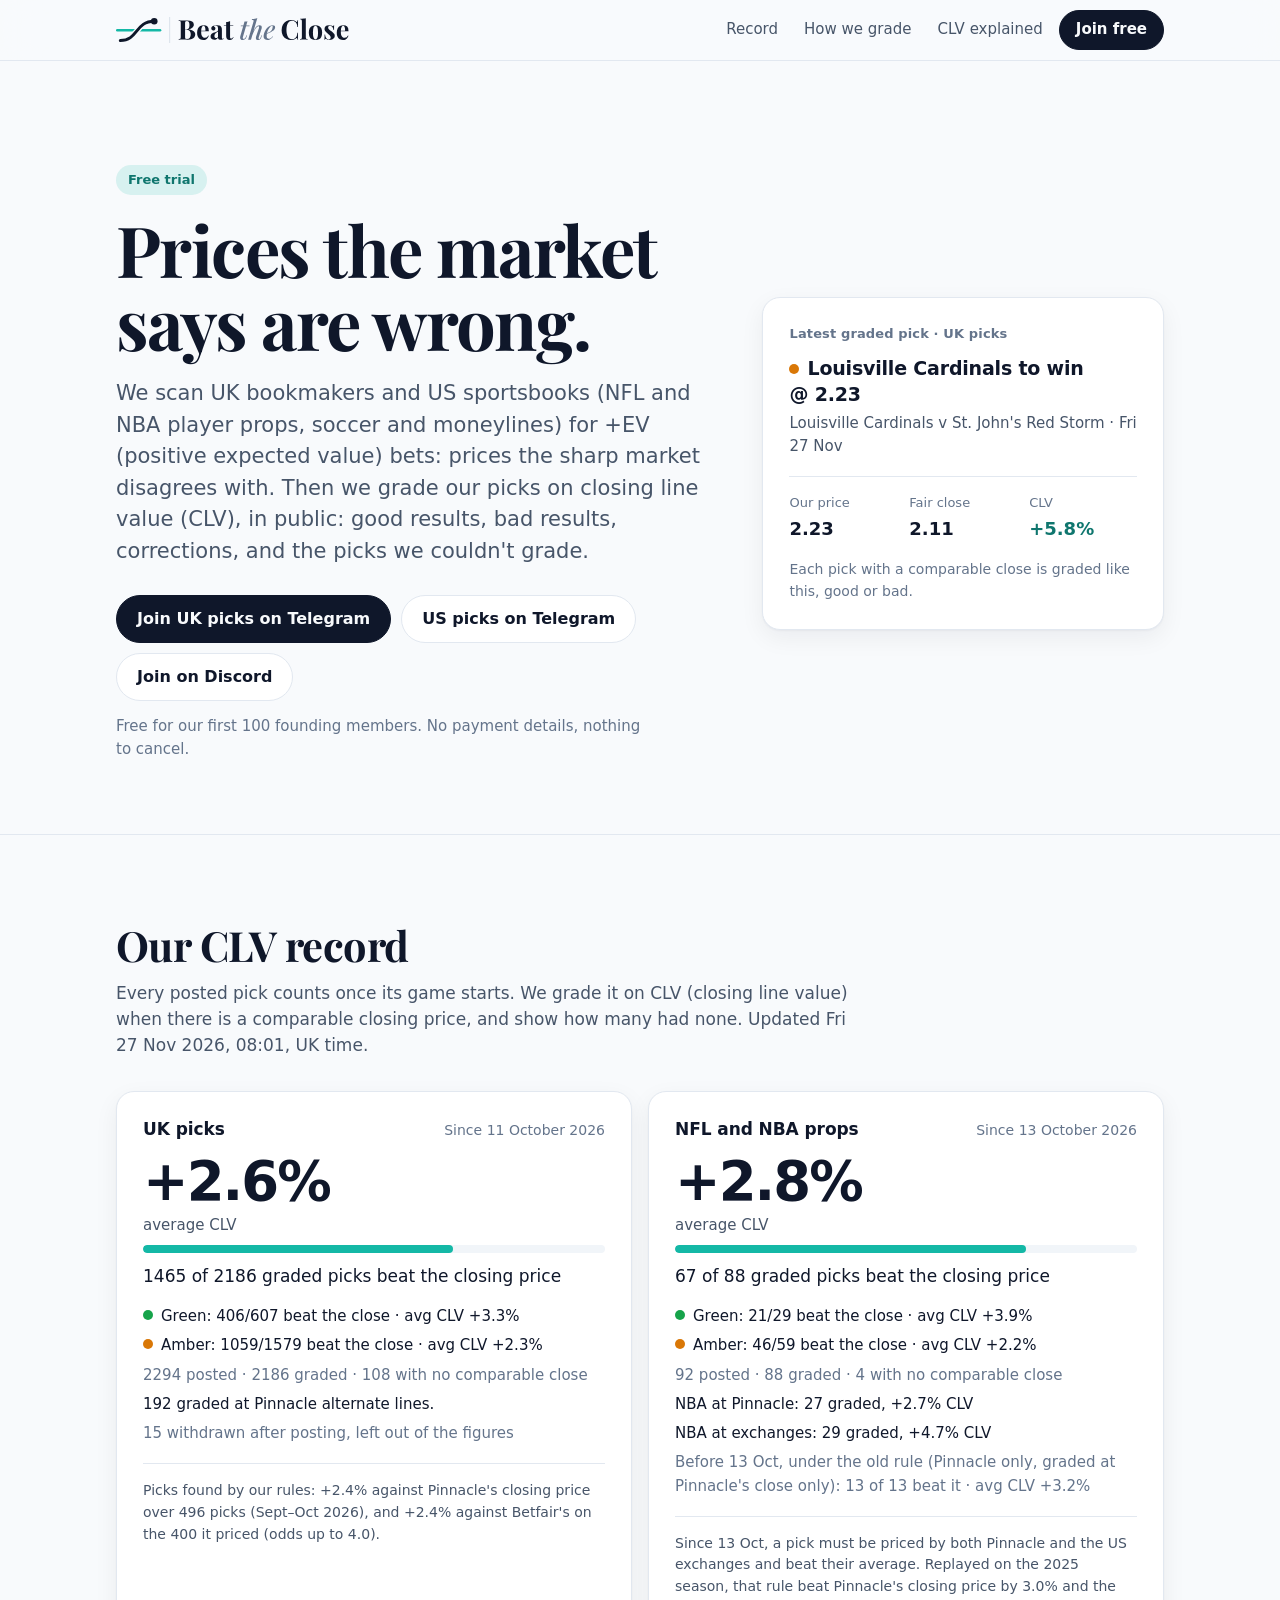
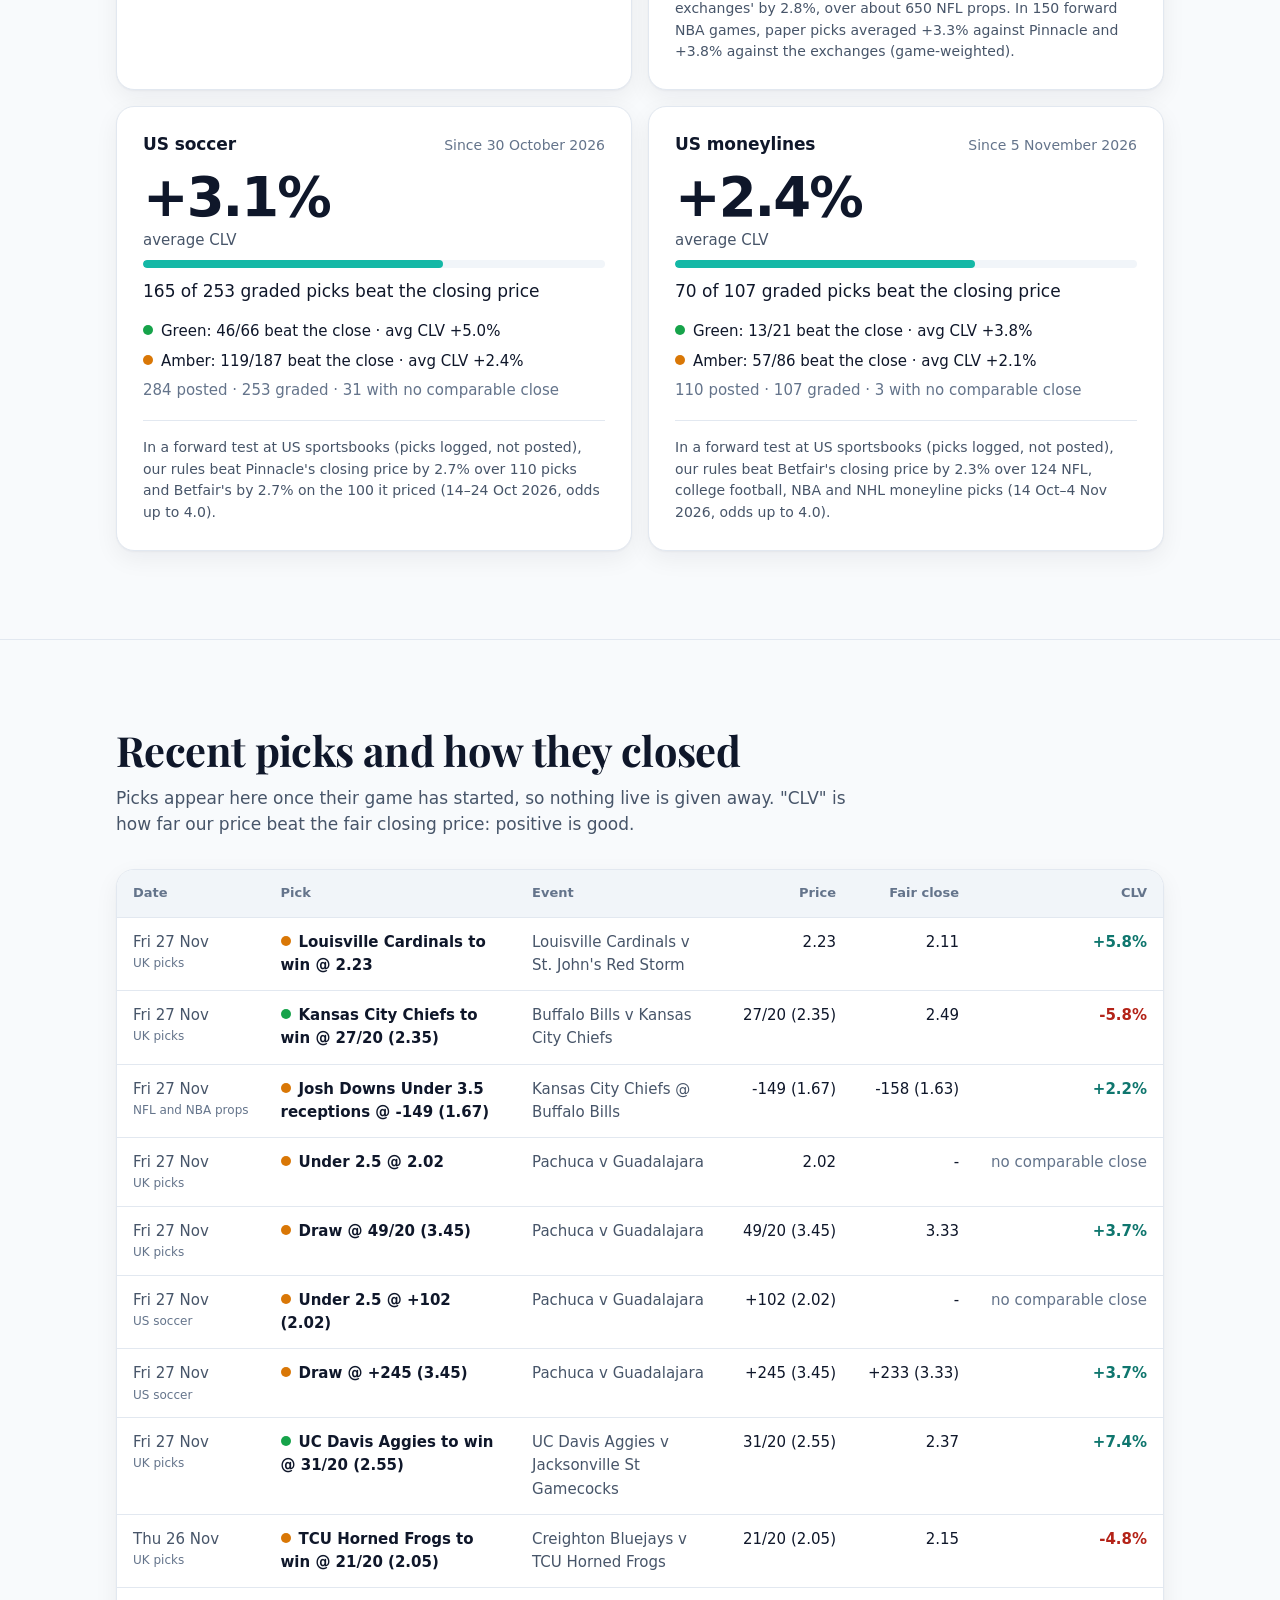
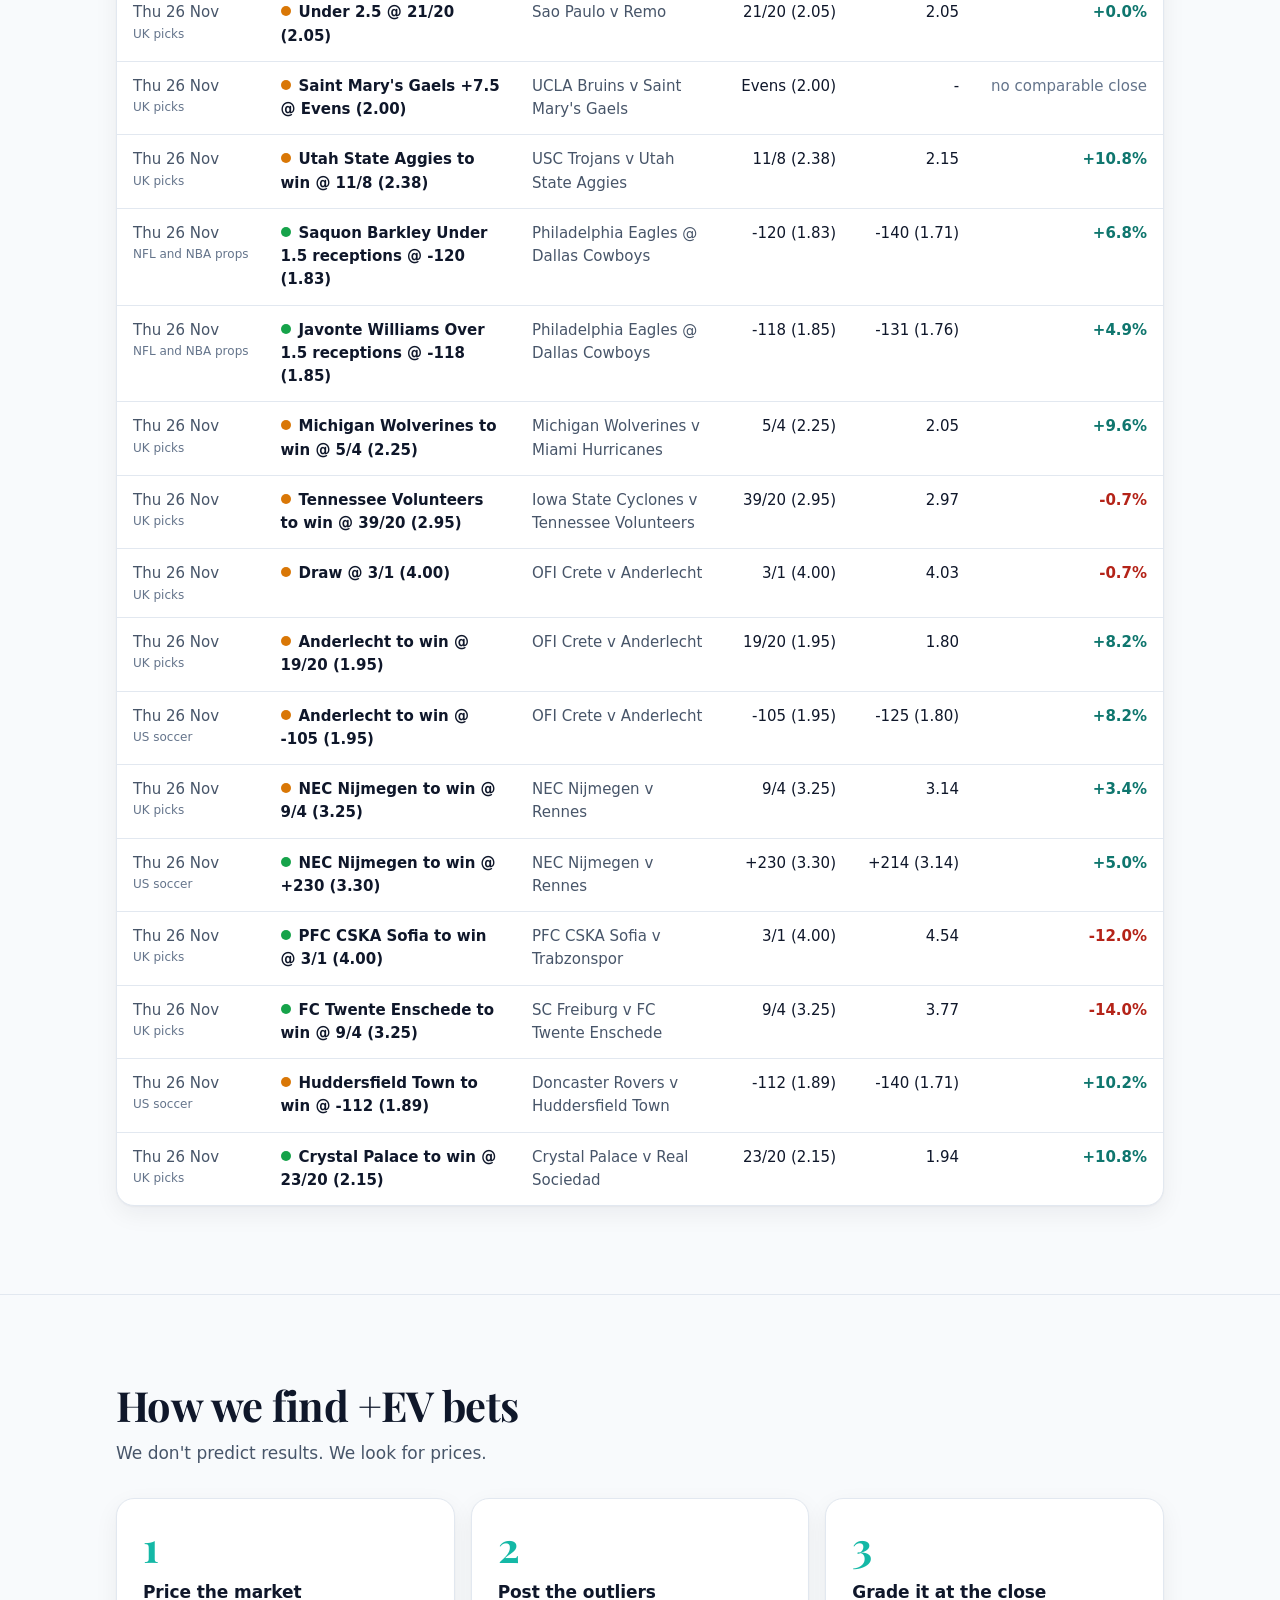
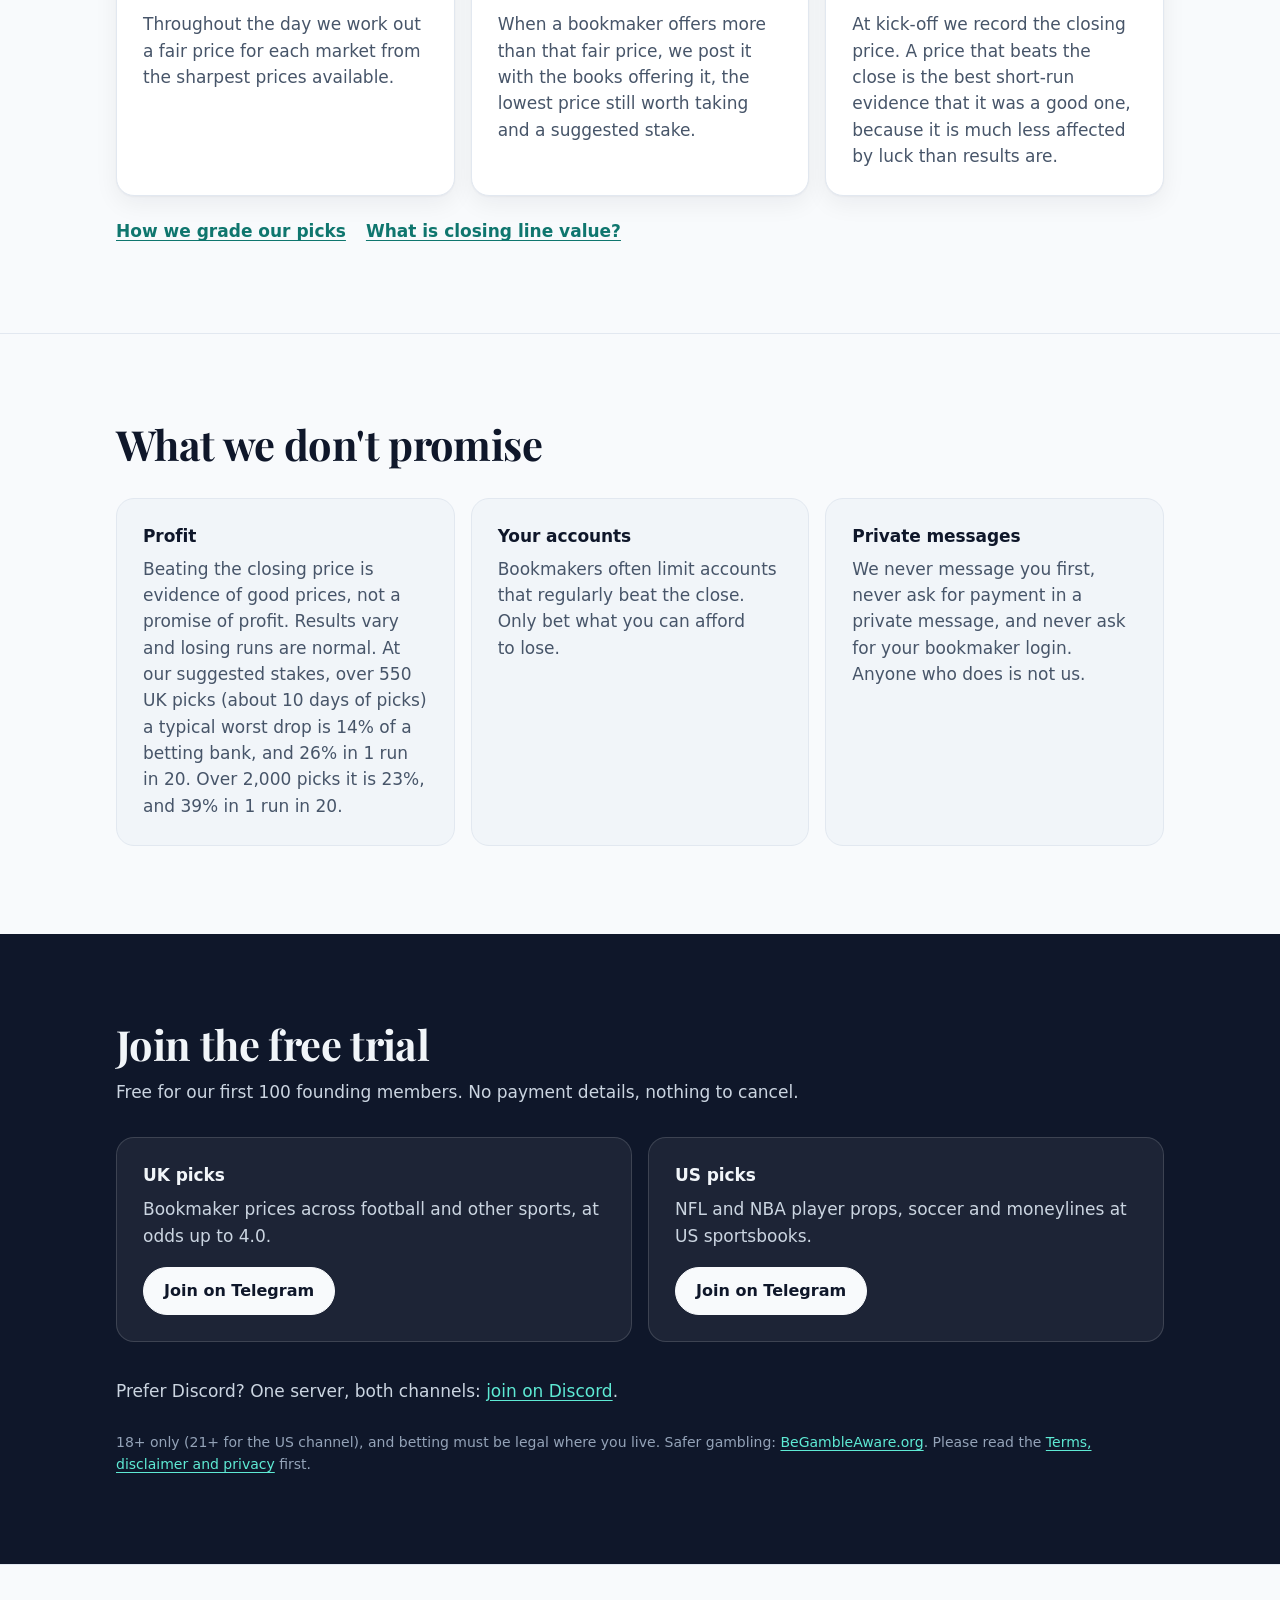
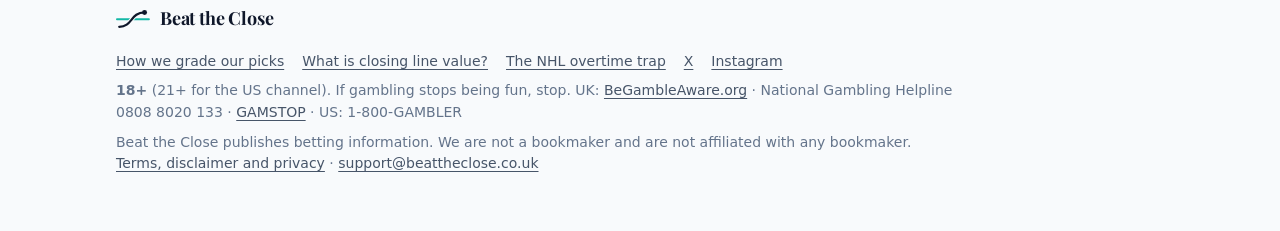
==== commit a6cb6571: "Update the record (2026-11-27 08:01 UTC)" ====
--- a/index.html
+++ b/index.html
@@ -63,16 +63,16 @@
       <div class="buttons"><a class="btn primary" href="https://t.me/+t6P7BA5DvUY2Y2Q8" rel="noopener">Join UK picks on Telegram</a><a class="btn " href="https://t.me/+v_nTTCn0uIU0NDE0" rel="noopener">US picks on Telegram</a><a class="btn " href="https://discord.gg/E3mRSd9egq" rel="noopener">Join on Discord</a></div>
       <p class="note">Free for our first 100 founding members. No payment details, nothing to cancel.</p>
     </div>
-    <aside class="card latest" aria-label="Latest graded pick"><p class="eyebrow">Latest graded pick · UK picks</p><p class="latest-pick"><span class="dot green" aria-hidden="true"></span>Colorado St Rams to win @ 2.28</p><p class="latest-event">Colorado St Rams v Clemson Tigers · Thu 26 Nov</p><dl class="grade"><div><dt>Our price</dt><dd>2.28</dd></div><div><dt>Fair close</dt><dd>2.64</dd></div><div><dt>CLV</dt><dd><span class="neg">-13.7%</span></dd></div></dl><p class="note">Each pick with a comparable close is graded like this, good or bad.</p></aside>
+    <aside class="card latest" aria-label="Latest graded pick"><p class="eyebrow">Latest graded pick · UK picks</p><p class="latest-pick"><span class="dot amber" aria-hidden="true"></span>Louisville Cardinals to win @ 2.23</p><p class="latest-event">Louisville Cardinals v St. John&#x27;s Red Storm · Fri 27 Nov</p><dl class="grade"><div><dt>Our price</dt><dd>2.23</dd></div><div><dt>Fair close</dt><dd>2.11</dd></div><div><dt>CLV</dt><dd><span class="pos">+5.8%</span></dd></div></dl><p class="note">Each pick with a comparable close is graded like this, good or bad.</p></aside>
   </div>
 
   <section id="record"><div class="wrap">
     <div class="section-head">
       <h2>Our CLV record</h2>
       <p>Every posted pick counts once its game starts. We grade it on CLV (closing line value) when there is a
-         comparable closing price, and show how many had none. Updated Thu 26 Nov 2026, 08:07, UK time.</p>
+         comparable closing price, and show how many had none. Updated Fri 27 Nov 2026, 08:01, UK time.</p>
     </div>
-    <div class="cards"><article class="card record-card"><div class="card-head"><h3>UK picks</h3><span class="since">Since 11 October 2026</span></div><p class="big">+2.6%<span>average CLV</span></p><div class="meter" role="img" aria-label="67% of graded picks beat the closing price"><span style="width:67%"></span></div><p class="sub">1446 of 2155 graded picks beat the closing price</p><ul class="bands"><li><span class="dot green" aria-hidden="true"></span>Green: 401/596 beat the close · avg CLV +3.3%</li><li><span class="dot amber" aria-hidden="true"></span>Amber: 1045/1559 beat the close · avg CLV +2.3%</li><li class="muted">2269 posted · 2155 graded · 114 with no comparable close</li><li>185 graded at Pinnacle alternate lines.</li><li class="muted">15 withdrawn after posting, left out of the figures</li></ul><p class="past">Picks found by our rules: +2.4% against Pinnacle&#x27;s closing price over 496 picks (Sept–Oct 2026), and +2.4% against Betfair&#x27;s on the 400 it priced (odds up to 4.0).</p></article><article class="card record-card"><div class="card-head"><h3>NFL and NBA props</h3><span class="since">Since 13 October 2026</span></div><p class="big">+2.7%<span>average CLV</span></p><div class="meter" role="img" aria-label="75% of graded picks beat the closing price"><span style="width:75%"></span></div><p class="sub">63 of 83 graded picks beat the closing price</p><ul class="bands"><li><span class="dot green" aria-hidden="true"></span>Green: 19/27 beat the close · avg CLV +3.8%</li><li><span class="dot amber" aria-hidden="true"></span>Amber: 44/56 beat the close · avg CLV +2.3%</li><li class="muted">88 posted · 83 graded · 5 with no comparable close</li><li>NBA at Pinnacle: 27 graded, +2.7% CLV</li><li>NBA at exchanges: 29 graded, +4.7% CLV</li><li class="muted">Before 13 Oct, under the old rule (Pinnacle only, graded at Pinnacle's close only): 13 of 13 beat it · avg CLV +3.2%</li></ul><p class="past">Since 13 Oct, a pick must be priced by both Pinnacle and the US exchanges and beat their average. Replayed on the 2025 season, that rule beat Pinnacle&#x27;s closing price by 3.0% and the exchanges&#x27; by 2.8%, over about 650 NFL props. In 150 forward NBA games, paper picks averaged +3.3% against Pinnacle and +3.8% against the exchanges (game-weighted).</p></article><article class="card record-card"><div class="card-head"><h3>US soccer</h3><span class="since">Since 30 October 2026</span></div><p class="big">+3.1%<span>average CLV</span></p><div class="meter" role="img" aria-label="64% of graded picks beat the closing price"><span style="width:64%"></span></div><p class="sub">159 of 245 graded picks beat the closing price</p><ul class="bands"><li><span class="dot green" aria-hidden="true"></span>Green: 45/65 beat the close · avg CLV +5.0%</li><li><span class="dot amber" aria-hidden="true"></span>Amber: 114/180 beat the close · avg CLV +2.4%</li><li class="muted">276 posted · 245 graded · 31 with no comparable close</li></ul><p class="past">In a forward test at US sportsbooks (picks logged, not posted), our rules beat Pinnacle&#x27;s closing price by 2.7% over 110 picks and Betfair&#x27;s by 2.7% on the 100 it priced (14–24 Oct 2026, odds up to 4.0).</p></article><article class="card record-card"><div class="card-head"><h3>US moneylines</h3><span class="since">Since 5 November 2026</span></div><p class="big">+2.6%<span>average CLV</span></p><div class="meter" role="img" aria-label="65% of graded picks beat the closing price"><span style="width:65%"></span></div><p class="sub">69 of 105 graded picks beat the closing price</p><ul class="bands"><li><span class="dot green" aria-hidden="true"></span>Green: 13/21 beat the close · avg CLV +3.8%</li><li><span class="dot amber" aria-hidden="true"></span>Amber: 56/84 beat the close · avg CLV +2.3%</li><li class="muted">109 posted · 105 graded · 4 with no comparable close</li></ul><p class="past">In a forward test at US sportsbooks (picks logged, not posted), our rules beat Betfair&#x27;s closing price by 2.3% over 124 NFL, college football, NBA and NHL moneyline picks (14 Oct–4 Nov 2026, odds up to 4.0).</p></article></div>
+    <div class="cards"><article class="card record-card"><div class="card-head"><h3>UK picks</h3><span class="since">Since 11 October 2026</span></div><p class="big">+2.6%<span>average CLV</span></p><div class="meter" role="img" aria-label="67% of graded picks beat the closing price"><span style="width:67%"></span></div><p class="sub">1465 of 2186 graded picks beat the closing price</p><ul class="bands"><li><span class="dot green" aria-hidden="true"></span>Green: 406/607 beat the close · avg CLV +3.3%</li><li><span class="dot amber" aria-hidden="true"></span>Amber: 1059/1579 beat the close · avg CLV +2.3%</li><li class="muted">2294 posted · 2186 graded · 108 with no comparable close</li><li>192 graded at Pinnacle alternate lines.</li><li class="muted">15 withdrawn after posting, left out of the figures</li></ul><p class="past">Picks found by our rules: +2.4% against Pinnacle&#x27;s closing price over 496 picks (Sept–Oct 2026), and +2.4% against Betfair&#x27;s on the 400 it priced (odds up to 4.0).</p></article><article class="card record-card"><div class="card-head"><h3>NFL and NBA props</h3><span class="since">Since 13 October 2026</span></div><p class="big">+2.8%<span>average CLV</span></p><div class="meter" role="img" aria-label="76% of graded picks beat the closing price"><span style="width:76%"></span></div><p class="sub">67 of 88 graded picks beat the closing price</p><ul class="bands"><li><span class="dot green" aria-hidden="true"></span>Green: 21/29 beat the close · avg CLV +3.9%</li><li><span class="dot amber" aria-hidden="true"></span>Amber: 46/59 beat the close · avg CLV +2.2%</li><li class="muted">92 posted · 88 graded · 4 with no comparable close</li><li>NBA at Pinnacle: 27 graded, +2.7% CLV</li><li>NBA at exchanges: 29 graded, +4.7% CLV</li><li class="muted">Before 13 Oct, under the old rule (Pinnacle only, graded at Pinnacle's close only): 13 of 13 beat it · avg CLV +3.2%</li></ul><p class="past">Since 13 Oct, a pick must be priced by both Pinnacle and the US exchanges and beat their average. Replayed on the 2025 season, that rule beat Pinnacle&#x27;s closing price by 3.0% and the exchanges&#x27; by 2.8%, over about 650 NFL props. In 150 forward NBA games, paper picks averaged +3.3% against Pinnacle and +3.8% against the exchanges (game-weighted).</p></article><article class="card record-card"><div class="card-head"><h3>US soccer</h3><span class="since">Since 30 October 2026</span></div><p class="big">+3.1%<span>average CLV</span></p><div class="meter" role="img" aria-label="65% of graded picks beat the closing price"><span style="width:65%"></span></div><p class="sub">165 of 253 graded picks beat the closing price</p><ul class="bands"><li><span class="dot green" aria-hidden="true"></span>Green: 46/66 beat the close · avg CLV +5.0%</li><li><span class="dot amber" aria-hidden="true"></span>Amber: 119/187 beat the close · avg CLV +2.4%</li><li class="muted">284 posted · 253 graded · 31 with no comparable close</li></ul><p class="past">In a forward test at US sportsbooks (picks logged, not posted), our rules beat Pinnacle&#x27;s closing price by 2.7% over 110 picks and Betfair&#x27;s by 2.7% on the 100 it priced (14–24 Oct 2026, odds up to 4.0).</p></article><article class="card record-card"><div class="card-head"><h3>US moneylines</h3><span class="since">Since 5 November 2026</span></div><p class="big">+2.4%<span>average CLV</span></p><div class="meter" role="img" aria-label="65% of graded picks beat the closing price"><span style="width:65%"></span></div><p class="sub">70 of 107 graded picks beat the closing price</p><ul class="bands"><li><span class="dot green" aria-hidden="true"></span>Green: 13/21 beat the close · avg CLV +3.8%</li><li><span class="dot amber" aria-hidden="true"></span>Amber: 57/86 beat the close · avg CLV +2.1%</li><li class="muted">110 posted · 107 graded · 3 with no comparable close</li></ul><p class="past">In a forward test at US sportsbooks (picks logged, not posted), our rules beat Betfair&#x27;s closing price by 2.3% over 124 NFL, college football, NBA and NHL moneyline picks (14 Oct–4 Nov 2026, odds up to 4.0).</p></article></div>
   </div></section>
 
   <section id="recent"><div class="wrap">
@@ -84,7 +84,7 @@
     <div class="table-wrap"><table class="picks">
       <caption class="sr-only">Recent picks and their CLV (closing line value)</caption>
       <thead><tr><th scope="col">Date</th><th scope="col">Pick</th><th scope="col">Event</th><th scope="col" class="num">Price</th><th scope="col" class="num">Fair close</th><th scope="col" class="num">CLV</th></tr></thead>
-      <tbody><tr><td class="date">Thu 26 Nov<span class="chan">UK picks</span></td><td class="pick"><span class="dot green" aria-hidden="true"></span>Colorado St Rams to win @ 2.28</td><td class="event">Colorado St Rams v Clemson Tigers</td><td class="num" data-label="Price">2.28</td><td class="num" data-label="Fair close">2.64</td><td class="num" data-label="CLV"><span class="neg">-13.7%</span></td></tr><tr><td class="date">Thu 26 Nov<span class="chan">UK picks</span></td><td class="pick"><span class="dot green" aria-hidden="true"></span>Stanford Cardinal to win @ 7/4 (2.75)</td><td class="event">Saint Louis Billikens v Stanford Cardinal</td><td class="num" data-label="Price">7/4 (2.75)</td><td class="num" data-label="Fair close">-</td><td class="num" data-label="CLV"><span class="muted">no comparable close</span></td></tr><tr><td class="date">Thu 26 Nov<span class="chan">UK picks</span></td><td class="pick"><span class="dot amber" aria-hidden="true"></span>Stanford Cardinal +3.5 @ Evens (2.00)</td><td class="event">Saint Louis Billikens v Stanford Cardinal</td><td class="num" data-label="Price">Evens (2.00)</td><td class="num" data-label="Fair close">-</td><td class="num" data-label="CLV"><span class="muted">no comparable close</span></td></tr><tr><td class="date">Thu 26 Nov<span class="chan">UK picks</span></td><td class="pick"><span class="dot green" aria-hidden="true"></span>Jacksonville St Gamecocks to win @ 7/4 (2.75)</td><td class="event">Pacific Tigers v Jacksonville St Gamecocks</td><td class="num" data-label="Price">7/4 (2.75)</td><td class="num" data-label="Fair close">-</td><td class="num" data-label="CLV"><span class="muted">no comparable close</span></td></tr><tr><td class="date">Thu 26 Nov<span class="chan">UK picks</span></td><td class="pick"><span class="dot amber" aria-hidden="true"></span>Under 2.5 @ 2.06</td><td class="event">Monterrey v América</td><td class="num" data-label="Price">2.06</td><td class="num" data-label="Fair close">-</td><td class="num" data-label="CLV"><span class="muted">no comparable close</span></td></tr><tr><td class="date">Thu 26 Nov<span class="chan">US soccer</span></td><td class="pick"><span class="dot amber" aria-hidden="true"></span>Under 2.5 @ +106 (2.06)</td><td class="event">Monterrey v América</td><td class="num" data-label="Price">+106 (2.06)</td><td class="num" data-label="Fair close">-</td><td class="num" data-label="CLV"><span class="muted">no comparable close</span></td></tr><tr><td class="date">Thu 26 Nov<span class="chan">US moneylines</span></td><td class="pick"><span class="dot amber" aria-hidden="true"></span>Sacramento Kings to win @ +215 (3.15)</td><td class="event">Sacramento Kings @ Golden State Warriors</td><td class="num" data-label="Price">+215 (3.15)</td><td class="num" data-label="Fair close">-</td><td class="num" data-label="CLV"><span class="muted">no comparable close</span></td></tr><tr><td class="date">Thu 26 Nov<span class="chan">NFL and NBA props</span></td><td class="pick"><span class="dot green" aria-hidden="true"></span>De&#x27;Aaron Fox Over 1.5 made threes @ +175 (2.75)</td><td class="event">San Antonio Spurs @ Portland Trail Blazers</td><td class="num" data-label="Price">+175 (2.75)</td><td class="num" data-label="Fair close">-</td><td class="num" data-label="CLV"><span class="muted">no comparable close</span></td></tr><tr><td class="date">Thu 26 Nov<span class="chan">NFL and NBA props</span></td><td class="pick"><span class="dot amber" aria-hidden="true"></span>De&#x27;Anthony Melton Under 12.5 points @ -120 (1.83)</td><td class="event">Sacramento Kings @ Golden State Warriors</td><td class="num" data-label="Price">-120 (1.83)</td><td class="num" data-label="Fair close">-</td><td class="num" data-label="CLV"><span class="muted">no comparable close</span></td></tr><tr><td class="date">Thu 26 Nov<span class="chan">UK picks</span></td><td class="pick"><span class="dot amber" aria-hidden="true"></span>Under 5.5 @ 1.89</td><td class="event">Henderson Silver Knights v Abbotsford Canucks</td><td class="num" data-label="Price">1.89</td><td class="num" data-label="Fair close">-</td><td class="num" data-label="CLV"><span class="muted">no comparable close</span></td></tr><tr><td class="date">Thu 26 Nov<span class="chan">UK picks</span></td><td class="pick"><span class="dot green" aria-hidden="true"></span>Washington Huskies to win @ 9/5 (2.80)</td><td class="event">VCU Rams v Washington Huskies</td><td class="num" data-label="Price">9/5 (2.80)</td><td class="num" data-label="Fair close">-</td><td class="num" data-label="CLV"><span class="muted">no comparable close</span></td></tr><tr><td class="date">Thu 26 Nov<span class="chan">NFL and NBA props</span></td><td class="pick"><span class="dot green" aria-hidden="true"></span>Fred VanVleet Under 5.5 assists @ -141 (1.71)</td><td class="event">Phoenix Suns @ Houston Rockets</td><td class="num" data-label="Price">-141 (1.71)</td><td class="num" data-label="Fair close">-176 (1.57)</td><td class="num" data-label="CLV"><span class="pos">+8.9%</span></td></tr><tr><td class="date">Thu 26 Nov<span class="chan">NFL and NBA props</span></td><td class="pick"><span class="dot amber" aria-hidden="true"></span>Dillon Brooks Over 1.5 made threes @ +100 (2.00)</td><td class="event">Phoenix Suns @ Houston Rockets</td><td class="num" data-label="Price">+100 (2.00)</td><td class="num" data-label="Fair close">-104 (1.96)</td><td class="num" data-label="CLV"><span class="pos">+1.9%</span></td></tr><tr><td class="date">Thu 26 Nov<span class="chan">UK picks</span></td><td class="pick"><span class="dot amber" aria-hidden="true"></span>Los Angeles Clippers to win @ 11/5 (3.20)</td><td class="event">Memphis Grizzlies v Los Angeles Clippers</td><td class="num" data-label="Price">11/5 (3.20)</td><td class="num" data-label="Fair close">3.46</td><td class="num" data-label="CLV"><span class="neg">-7.4%</span></td></tr><tr><td class="date">Thu 26 Nov<span class="chan">US moneylines</span></td><td class="pick"><span class="dot amber" aria-hidden="true"></span>Los Angeles Clippers to win @ +220 (3.20)</td><td class="event">Los Angeles Clippers @ Memphis Grizzlies</td><td class="num" data-label="Price">+220 (3.20)</td><td class="num" data-label="Fair close">+253 (3.53)</td><td class="num" data-label="CLV"><span class="neg">-9.3%</span></td></tr><tr><td class="date">Thu 26 Nov<span class="chan">NFL and NBA props</span></td><td class="pick"><span class="dot green" aria-hidden="true"></span>Brook Lopez Over 1.5 made threes @ +115 (2.15)</td><td class="event">Los Angeles Clippers @ Memphis Grizzlies</td><td class="num" data-label="Price">+115 (2.15)</td><td class="num" data-label="Fair close">+116 (2.16)</td><td class="num" data-label="CLV"><span class="neg">-0.6%</span></td></tr><tr><td class="date">Thu 26 Nov<span class="chan">NFL and NBA props</span></td><td class="pick"><span class="dot green" aria-hidden="true"></span>Julius Randle Under 33.5 points + rebounds + assists @ -118 (1.85)</td><td class="event">Brooklyn Nets @ Milwaukee Bucks</td><td class="num" data-label="Price">-118 (1.85)</td><td class="num" data-label="Fair close">-109 (1.92)</td><td class="num" data-label="CLV"><span class="neg">-3.7%</span></td></tr><tr><td class="date">Thu 26 Nov<span class="chan">NFL and NBA props</span></td><td class="pick"><span class="dot amber" aria-hidden="true"></span>Darius Garland Over 18.5 points @ -133 (1.75)</td><td class="event">Los Angeles Clippers @ Memphis Grizzlies</td><td class="num" data-label="Price">-133 (1.75)</td><td class="num" data-label="Fair close">-143 (1.70)</td><td class="num" data-label="CLV"><span class="pos">+2.9%</span></td></tr><tr><td class="date">Thu 26 Nov<span class="chan">UK picks</span></td><td class="pick"><span class="dot amber" aria-hidden="true"></span>Los Angeles Rams to win @ 8/11 (1.73)</td><td class="event">Los Angeles Rams v Green Bay Packers</td><td class="num" data-label="Price">8/11 (1.73)</td><td class="num" data-label="Fair close">1.79</td><td class="num" data-label="CLV"><span class="neg">-3.7%</span></td></tr><tr><td class="date">Thu 26 Nov<span class="chan">UK picks</span></td><td class="pick"><span class="dot amber" aria-hidden="true"></span>Green Bay Packers +2.5 @ Evens (2.00)</td><td class="event">Los Angeles Rams v Green Bay Packers</td><td class="num" data-label="Price">Evens (2.00)</td><td class="num" data-label="Fair close">2.01</td><td class="num" data-label="CLV"><span class="neg">-0.6%</span></td></tr><tr><td class="date">Thu 26 Nov<span class="chan">UK picks</span></td><td class="pick"><span class="dot green" aria-hidden="true"></span>Under 5.5 @ 1.92</td><td class="event">Texas Stars v Tucson Roadrunners</td><td class="num" data-label="Price">1.92</td><td class="num" data-label="Fair close">1.99</td><td class="num" data-label="CLV"><span class="neg">-3.5%</span></td></tr><tr><td class="date">Thu 26 Nov<span class="chan">UK picks</span></td><td class="pick"><span class="dot amber" aria-hidden="true"></span>Pepperdine Waves to win @ 1/4 (1.25)</td><td class="event">Pepperdine Waves v CSU Bakersfield Roadrunners</td><td class="num" data-label="Price">1/4 (1.25)</td><td class="num" data-label="Fair close">1.24</td><td class="num" data-label="CLV"><span class="pos">+0.8%</span></td></tr><tr><td class="date">Thu 26 Nov<span class="chan">NFL and NBA props</span></td><td class="pick"><span class="dot amber" aria-hidden="true"></span>Chris Brooks Under 7.5 receiving yards @ -125 (1.80)</td><td class="event">Green Bay Packers @ Los Angeles Rams</td><td class="num" data-label="Price">-125 (1.80)</td><td class="num" data-label="Fair close">-118 (1.85)</td><td class="num" data-label="CLV"><span class="neg">-2.6%</span></td></tr><tr><td class="date">Thu 26 Nov<span class="chan">US moneylines</span></td><td class="pick"><span class="dot amber" aria-hidden="true"></span>Cleveland Cavaliers to win @ +143 (2.43)</td><td class="event">Cleveland Cavaliers @ New York Knicks</td><td class="num" data-label="Price">+143 (2.43)</td><td class="num" data-label="Fair close">+167 (2.67)</td><td class="num" data-label="CLV"><span class="neg">-9.2%</span></td></tr><tr><td class="date">Thu 26 Nov<span class="chan">UK picks</span></td><td class="pick"><span class="dot amber" aria-hidden="true"></span>Cleveland Cavaliers to win @ 29/20 (2.45)</td><td class="event">New York Knicks v Cleveland Cavaliers</td><td class="num" data-label="Price">29/20 (2.45)</td><td class="num" data-label="Fair close">2.68</td><td class="num" data-label="CLV"><span class="neg">-8.5%</span></td></tr></tbody>
+      <tbody><tr><td class="date">Fri 27 Nov<span class="chan">UK picks</span></td><td class="pick"><span class="dot amber" aria-hidden="true"></span>Louisville Cardinals to win @ 2.23</td><td class="event">Louisville Cardinals v St. John&#x27;s Red Storm</td><td class="num" data-label="Price">2.23</td><td class="num" data-label="Fair close">2.11</td><td class="num" data-label="CLV"><span class="pos">+5.8%</span></td></tr><tr><td class="date">Fri 27 Nov<span class="chan">UK picks</span></td><td class="pick"><span class="dot green" aria-hidden="true"></span>Kansas City Chiefs to win @ 27/20 (2.35)</td><td class="event">Buffalo Bills v Kansas City Chiefs</td><td class="num" data-label="Price">27/20 (2.35)</td><td class="num" data-label="Fair close">2.49</td><td class="num" data-label="CLV"><span class="neg">-5.8%</span></td></tr><tr><td class="date">Fri 27 Nov<span class="chan">NFL and NBA props</span></td><td class="pick"><span class="dot amber" aria-hidden="true"></span>Josh Downs Under 3.5 receptions @ -149 (1.67)</td><td class="event">Kansas City Chiefs @ Buffalo Bills</td><td class="num" data-label="Price">-149 (1.67)</td><td class="num" data-label="Fair close">-158 (1.63)</td><td class="num" data-label="CLV"><span class="pos">+2.2%</span></td></tr><tr><td class="date">Fri 27 Nov<span class="chan">UK picks</span></td><td class="pick"><span class="dot amber" aria-hidden="true"></span>Under 2.5 @ 2.02</td><td class="event">Pachuca v Guadalajara</td><td class="num" data-label="Price">2.02</td><td class="num" data-label="Fair close">-</td><td class="num" data-label="CLV"><span class="muted">no comparable close</span></td></tr><tr><td class="date">Fri 27 Nov<span class="chan">UK picks</span></td><td class="pick"><span class="dot amber" aria-hidden="true"></span>Draw @ 49/20 (3.45)</td><td class="event">Pachuca v Guadalajara</td><td class="num" data-label="Price">49/20 (3.45)</td><td class="num" data-label="Fair close">3.33</td><td class="num" data-label="CLV"><span class="pos">+3.7%</span></td></tr><tr><td class="date">Fri 27 Nov<span class="chan">US soccer</span></td><td class="pick"><span class="dot amber" aria-hidden="true"></span>Under 2.5 @ +102 (2.02)</td><td class="event">Pachuca v Guadalajara</td><td class="num" data-label="Price">+102 (2.02)</td><td class="num" data-label="Fair close">-</td><td class="num" data-label="CLV"><span class="muted">no comparable close</span></td></tr><tr><td class="date">Fri 27 Nov<span class="chan">US soccer</span></td><td class="pick"><span class="dot amber" aria-hidden="true"></span>Draw @ +245 (3.45)</td><td class="event">Pachuca v Guadalajara</td><td class="num" data-label="Price">+245 (3.45)</td><td class="num" data-label="Fair close">+233 (3.33)</td><td class="num" data-label="CLV"><span class="pos">+3.7%</span></td></tr><tr><td class="date">Fri 27 Nov<span class="chan">UK picks</span></td><td class="pick"><span class="dot green" aria-hidden="true"></span>UC Davis Aggies to win @ 31/20 (2.55)</td><td class="event">UC Davis Aggies v Jacksonville St Gamecocks</td><td class="num" data-label="Price">31/20 (2.55)</td><td class="num" data-label="Fair close">2.37</td><td class="num" data-label="CLV"><span class="pos">+7.4%</span></td></tr><tr><td class="date">Thu 26 Nov<span class="chan">UK picks</span></td><td class="pick"><span class="dot amber" aria-hidden="true"></span>TCU Horned Frogs to win @ 21/20 (2.05)</td><td class="event">Creighton Bluejays v TCU Horned Frogs</td><td class="num" data-label="Price">21/20 (2.05)</td><td class="num" data-label="Fair close">2.15</td><td class="num" data-label="CLV"><span class="neg">-4.8%</span></td></tr><tr><td class="date">Thu 26 Nov<span class="chan">UK picks</span></td><td class="pick"><span class="dot amber" aria-hidden="true"></span>Under 2.5 @ 21/20 (2.05)</td><td class="event">Sao Paulo v Remo</td><td class="num" data-label="Price">21/20 (2.05)</td><td class="num" data-label="Fair close">2.05</td><td class="num" data-label="CLV"><span class="pos">+0.0%</span></td></tr><tr><td class="date">Thu 26 Nov<span class="chan">UK picks</span></td><td class="pick"><span class="dot amber" aria-hidden="true"></span>Saint Mary&#x27;s Gaels +7.5 @ Evens (2.00)</td><td class="event">UCLA Bruins v Saint Mary&#x27;s Gaels</td><td class="num" data-label="Price">Evens (2.00)</td><td class="num" data-label="Fair close">-</td><td class="num" data-label="CLV"><span class="muted">no comparable close</span></td></tr><tr><td class="date">Thu 26 Nov<span class="chan">UK picks</span></td><td class="pick"><span class="dot amber" aria-hidden="true"></span>Utah State Aggies to win @ 11/8 (2.38)</td><td class="event">USC Trojans v Utah State Aggies</td><td class="num" data-label="Price">11/8 (2.38)</td><td class="num" data-label="Fair close">2.15</td><td class="num" data-label="CLV"><span class="pos">+10.8%</span></td></tr><tr><td class="date">Thu 26 Nov<span class="chan">NFL and NBA props</span></td><td class="pick"><span class="dot green" aria-hidden="true"></span>Saquon Barkley Under 1.5 receptions @ -120 (1.83)</td><td class="event">Philadelphia Eagles @ Dallas Cowboys</td><td class="num" data-label="Price">-120 (1.83)</td><td class="num" data-label="Fair close">-140 (1.71)</td><td class="num" data-label="CLV"><span class="pos">+6.8%</span></td></tr><tr><td class="date">Thu 26 Nov<span class="chan">NFL and NBA props</span></td><td class="pick"><span class="dot green" aria-hidden="true"></span>Javonte Williams Over 1.5 receptions @ -118 (1.85)</td><td class="event">Philadelphia Eagles @ Dallas Cowboys</td><td class="num" data-label="Price">-118 (1.85)</td><td class="num" data-label="Fair close">-131 (1.76)</td><td class="num" data-label="CLV"><span class="pos">+4.9%</span></td></tr><tr><td class="date">Thu 26 Nov<span class="chan">UK picks</span></td><td class="pick"><span class="dot amber" aria-hidden="true"></span>Michigan Wolverines to win @ 5/4 (2.25)</td><td class="event">Michigan Wolverines v Miami Hurricanes</td><td class="num" data-label="Price">5/4 (2.25)</td><td class="num" data-label="Fair close">2.05</td><td class="num" data-label="CLV"><span class="pos">+9.6%</span></td></tr><tr><td class="date">Thu 26 Nov<span class="chan">UK picks</span></td><td class="pick"><span class="dot amber" aria-hidden="true"></span>Tennessee Volunteers to win @ 39/20 (2.95)</td><td class="event">Iowa State Cyclones v Tennessee Volunteers</td><td class="num" data-label="Price">39/20 (2.95)</td><td class="num" data-label="Fair close">2.97</td><td class="num" data-label="CLV"><span class="neg">-0.7%</span></td></tr><tr><td class="date">Thu 26 Nov<span class="chan">UK picks</span></td><td class="pick"><span class="dot amber" aria-hidden="true"></span>Draw @ 3/1 (4.00)</td><td class="event">OFI Crete v Anderlecht</td><td class="num" data-label="Price">3/1 (4.00)</td><td class="num" data-label="Fair close">4.03</td><td class="num" data-label="CLV"><span class="neg">-0.7%</span></td></tr><tr><td class="date">Thu 26 Nov<span class="chan">UK picks</span></td><td class="pick"><span class="dot amber" aria-hidden="true"></span>Anderlecht to win @ 19/20 (1.95)</td><td class="event">OFI Crete v Anderlecht</td><td class="num" data-label="Price">19/20 (1.95)</td><td class="num" data-label="Fair close">1.80</td><td class="num" data-label="CLV"><span class="pos">+8.2%</span></td></tr><tr><td class="date">Thu 26 Nov<span class="chan">US soccer</span></td><td class="pick"><span class="dot amber" aria-hidden="true"></span>Anderlecht to win @ -105 (1.95)</td><td class="event">OFI Crete v Anderlecht</td><td class="num" data-label="Price">-105 (1.95)</td><td class="num" data-label="Fair close">-125 (1.80)</td><td class="num" data-label="CLV"><span class="pos">+8.2%</span></td></tr><tr><td class="date">Thu 26 Nov<span class="chan">UK picks</span></td><td class="pick"><span class="dot amber" aria-hidden="true"></span>NEC Nijmegen to win @ 9/4 (3.25)</td><td class="event">NEC Nijmegen v Rennes</td><td class="num" data-label="Price">9/4 (3.25)</td><td class="num" data-label="Fair close">3.14</td><td class="num" data-label="CLV"><span class="pos">+3.4%</span></td></tr><tr><td class="date">Thu 26 Nov<span class="chan">US soccer</span></td><td class="pick"><span class="dot green" aria-hidden="true"></span>NEC Nijmegen to win @ +230 (3.30)</td><td class="event">NEC Nijmegen v Rennes</td><td class="num" data-label="Price">+230 (3.30)</td><td class="num" data-label="Fair close">+214 (3.14)</td><td class="num" data-label="CLV"><span class="pos">+5.0%</span></td></tr><tr><td class="date">Thu 26 Nov<span class="chan">UK picks</span></td><td class="pick"><span class="dot green" aria-hidden="true"></span>PFC CSKA Sofia to win @ 3/1 (4.00)</td><td class="event">PFC CSKA Sofia v Trabzonspor</td><td class="num" data-label="Price">3/1 (4.00)</td><td class="num" data-label="Fair close">4.54</td><td class="num" data-label="CLV"><span class="neg">-12.0%</span></td></tr><tr><td class="date">Thu 26 Nov<span class="chan">UK picks</span></td><td class="pick"><span class="dot green" aria-hidden="true"></span>FC Twente Enschede to win @ 9/4 (3.25)</td><td class="event">SC Freiburg v FC Twente Enschede</td><td class="num" data-label="Price">9/4 (3.25)</td><td class="num" data-label="Fair close">3.77</td><td class="num" data-label="CLV"><span class="neg">-14.0%</span></td></tr><tr><td class="date">Thu 26 Nov<span class="chan">US soccer</span></td><td class="pick"><span class="dot amber" aria-hidden="true"></span>Huddersfield Town to win @ -112 (1.89)</td><td class="event">Doncaster Rovers v Huddersfield Town</td><td class="num" data-label="Price">-112 (1.89)</td><td class="num" data-label="Fair close">-140 (1.71)</td><td class="num" data-label="CLV"><span class="pos">+10.2%</span></td></tr><tr><td class="date">Thu 26 Nov<span class="chan">UK picks</span></td><td class="pick"><span class="dot green" aria-hidden="true"></span>Crystal Palace to win @ 23/20 (2.15)</td><td class="event">Crystal Palace v Real Sociedad</td><td class="num" data-label="Price">23/20 (2.15)</td><td class="num" data-label="Fair close">1.94</td><td class="num" data-label="CLV"><span class="pos">+10.8%</span></td></tr></tbody>
     </table></div>
   </div></section>
 
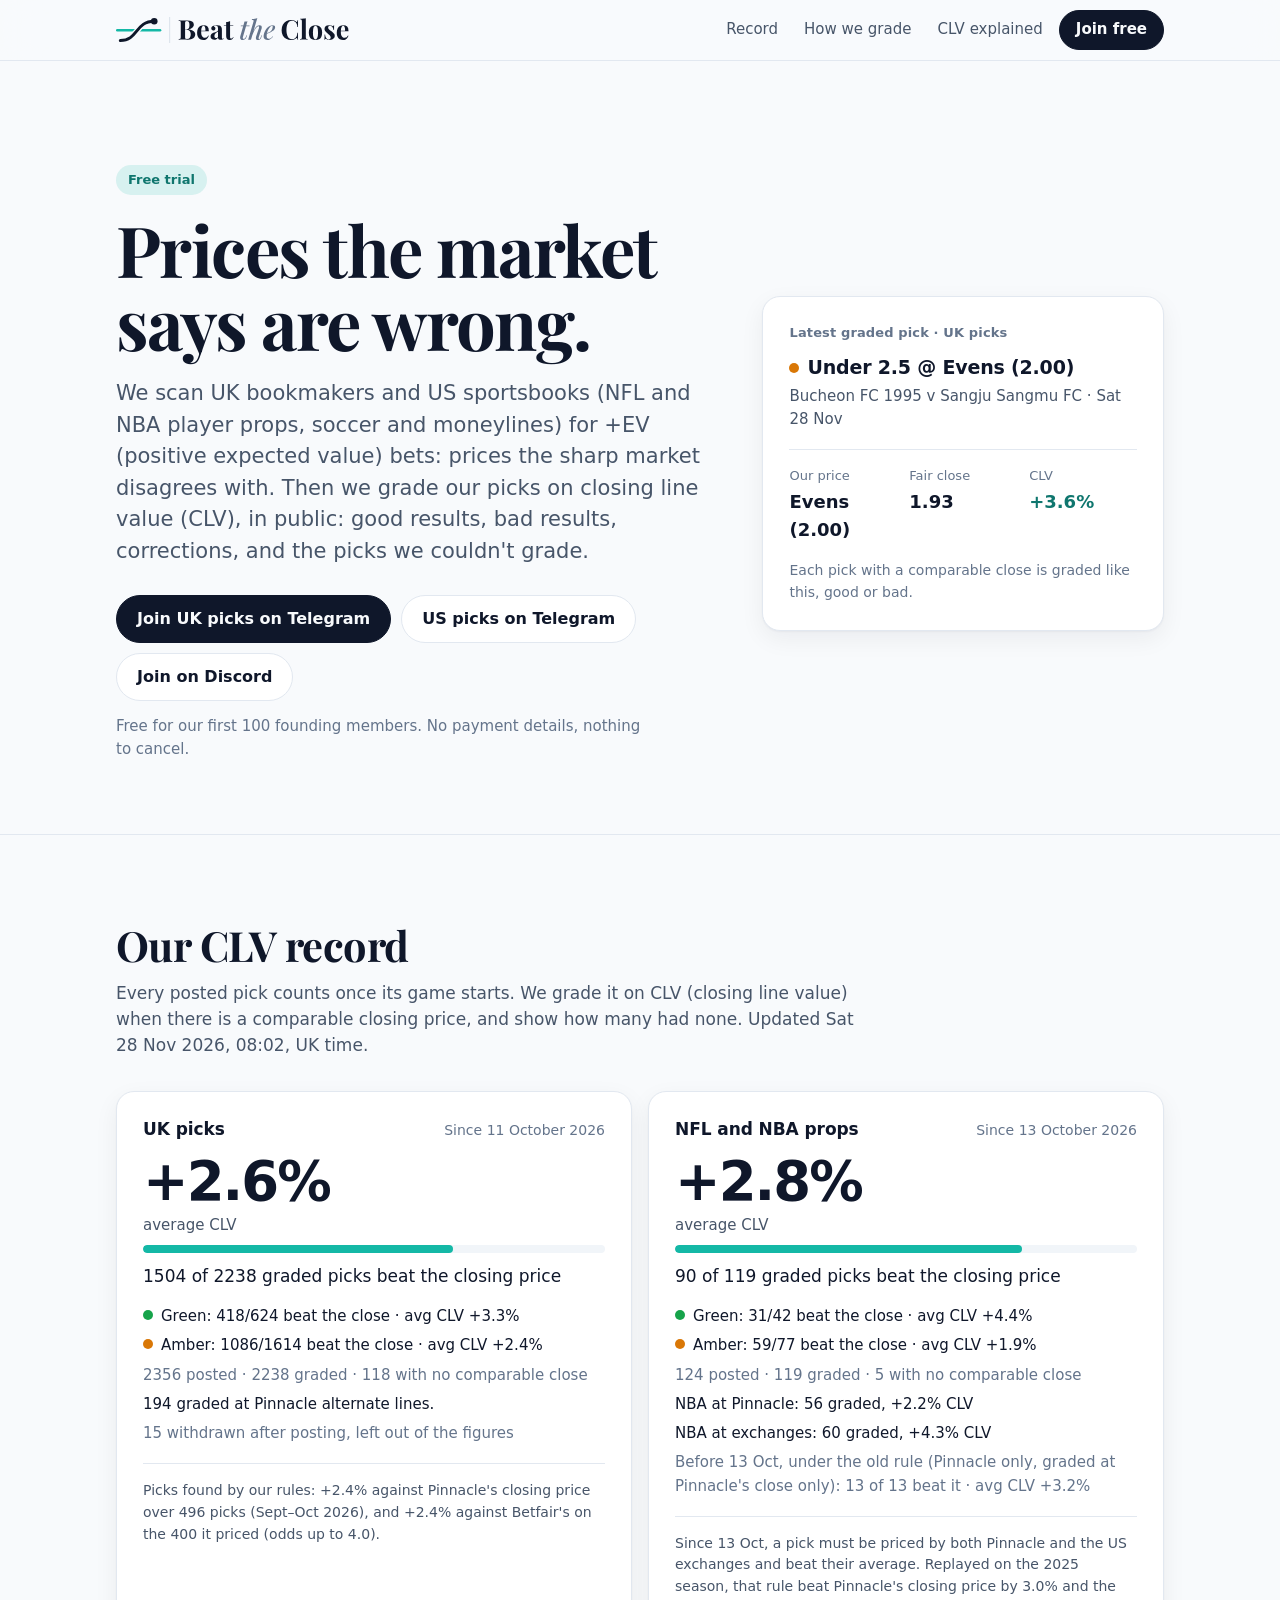
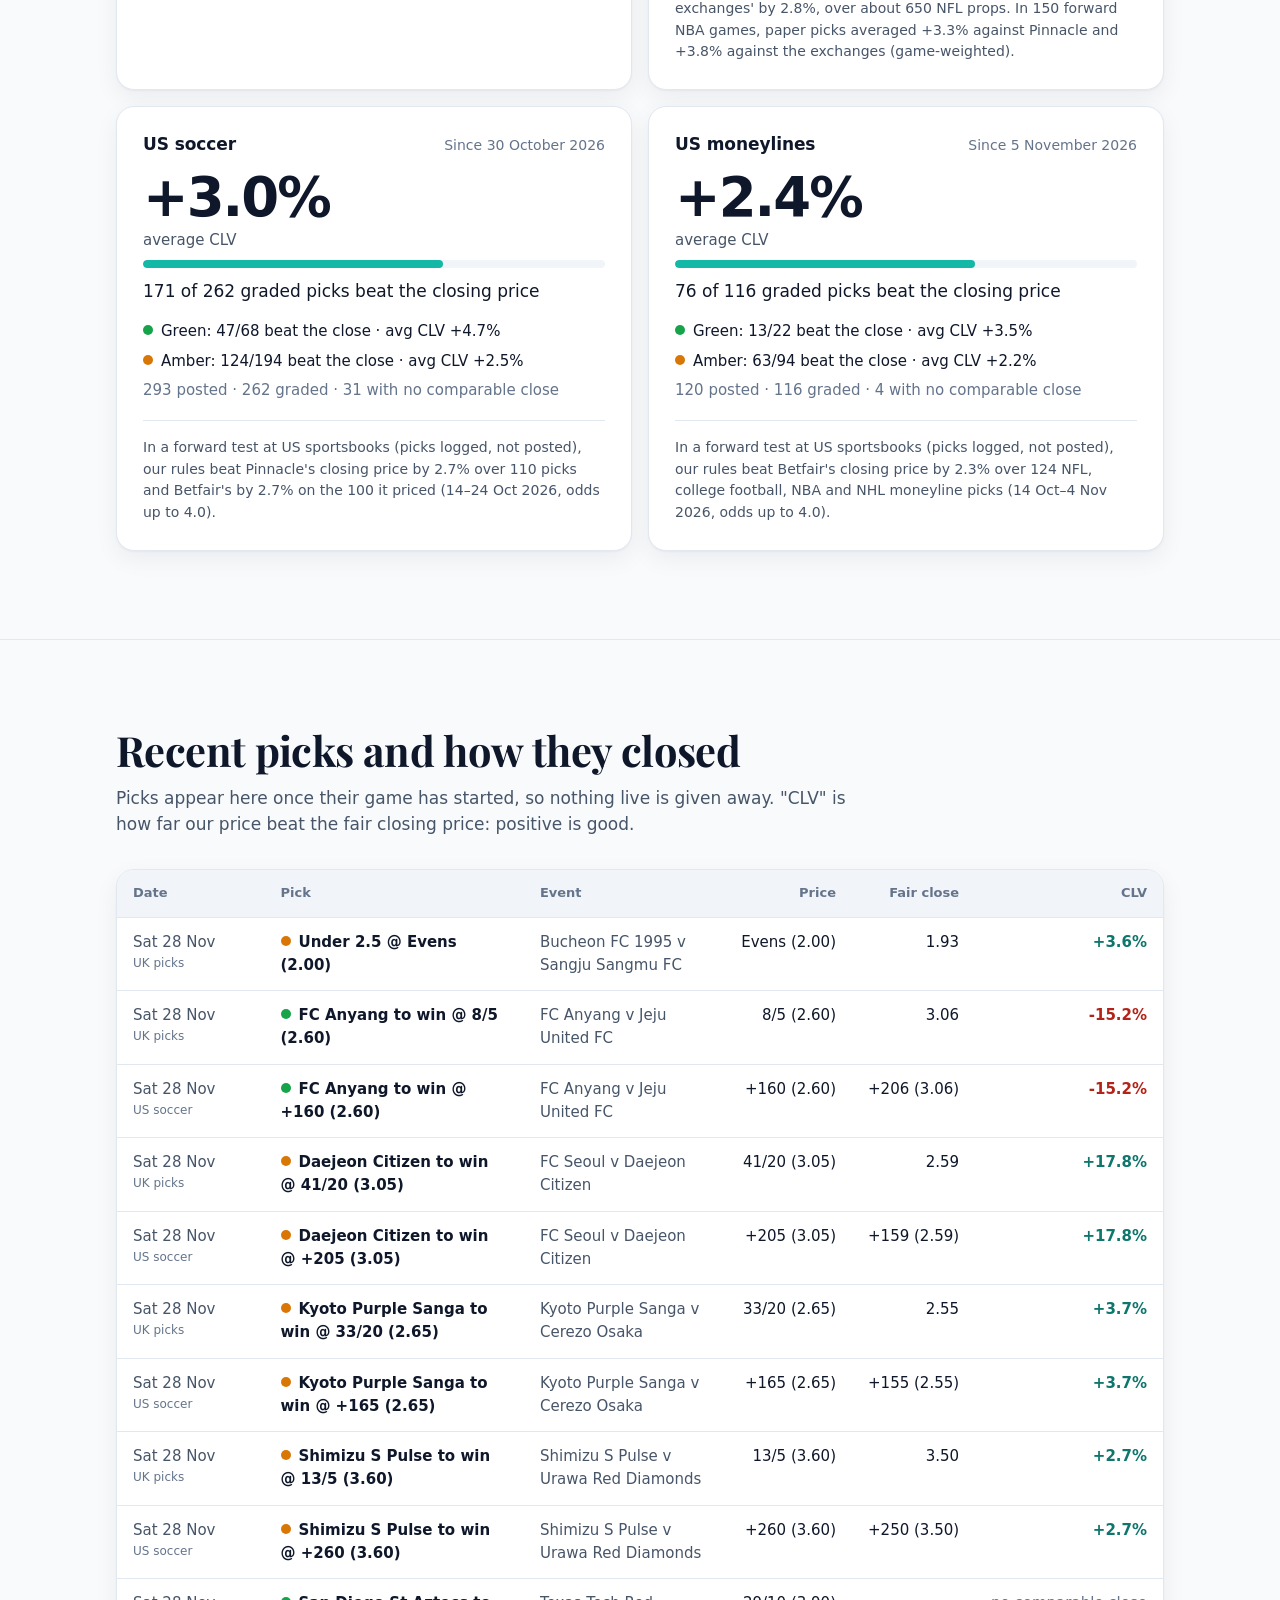
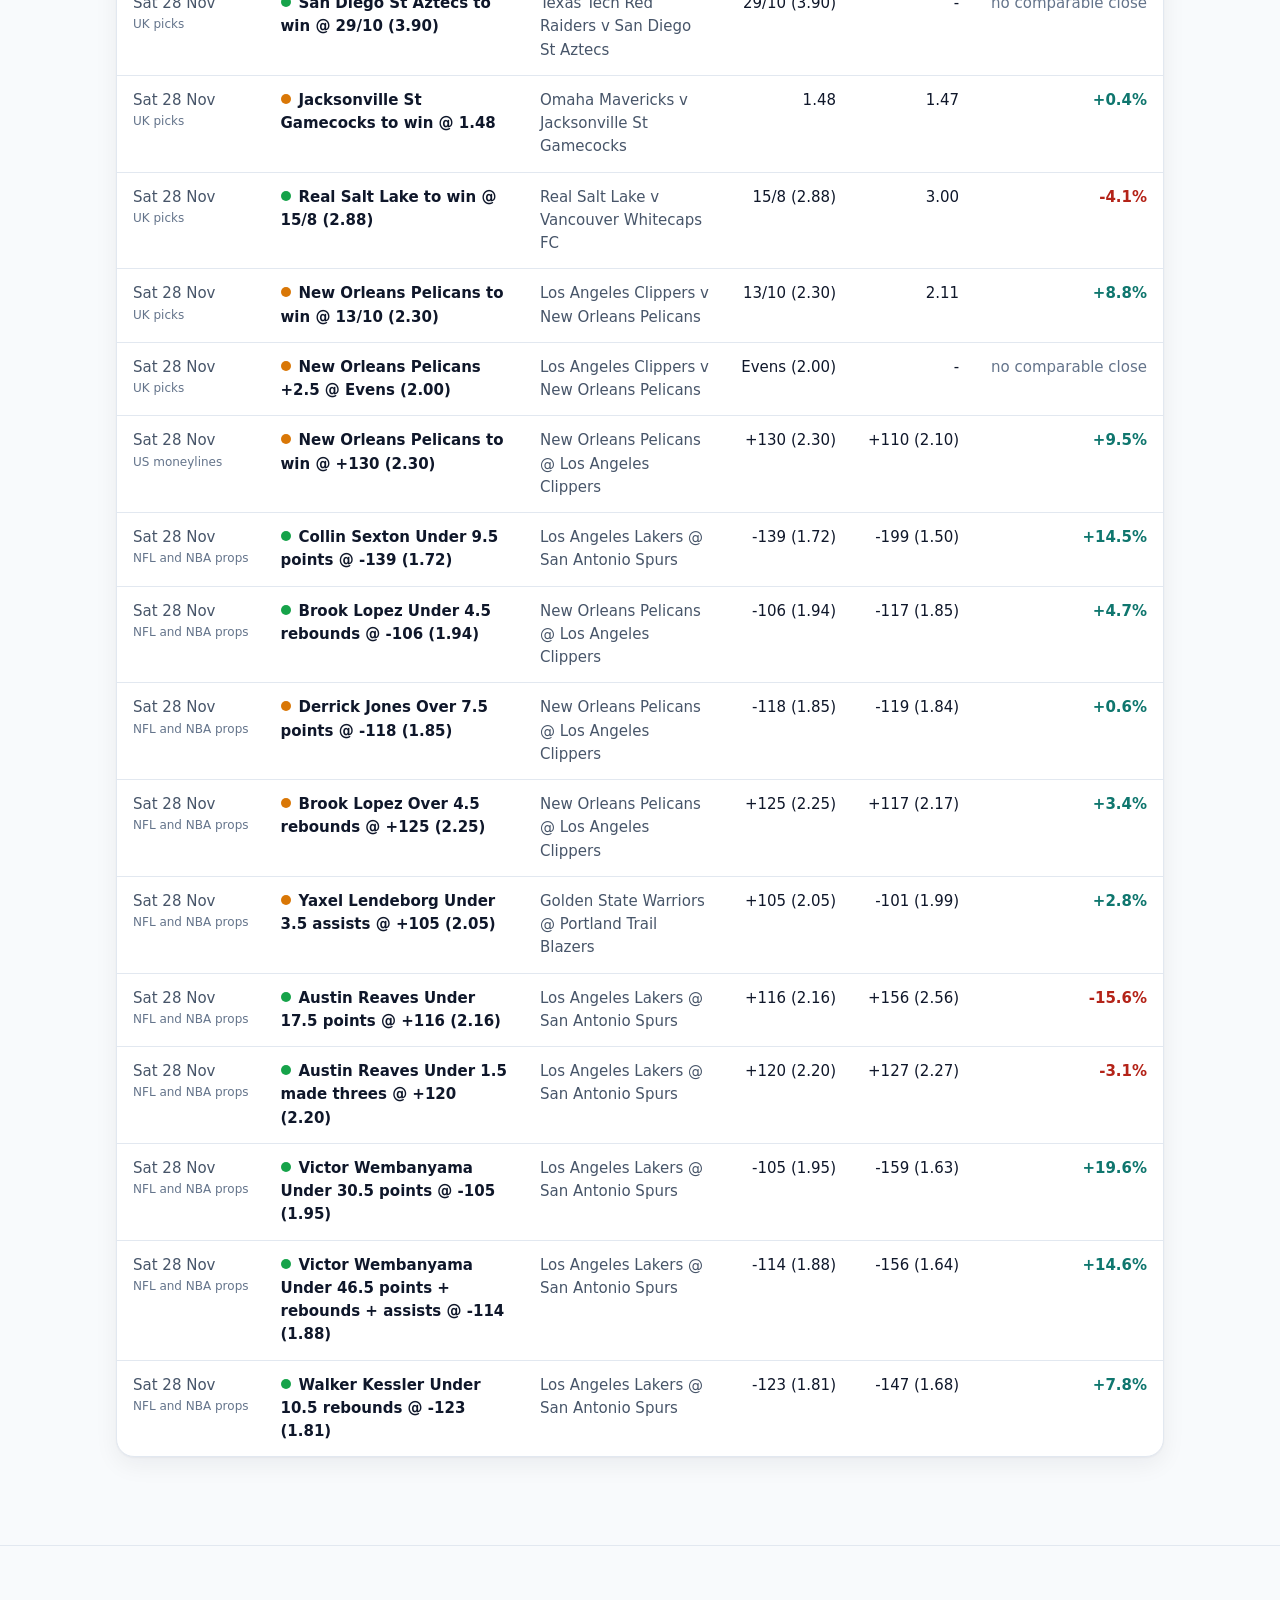
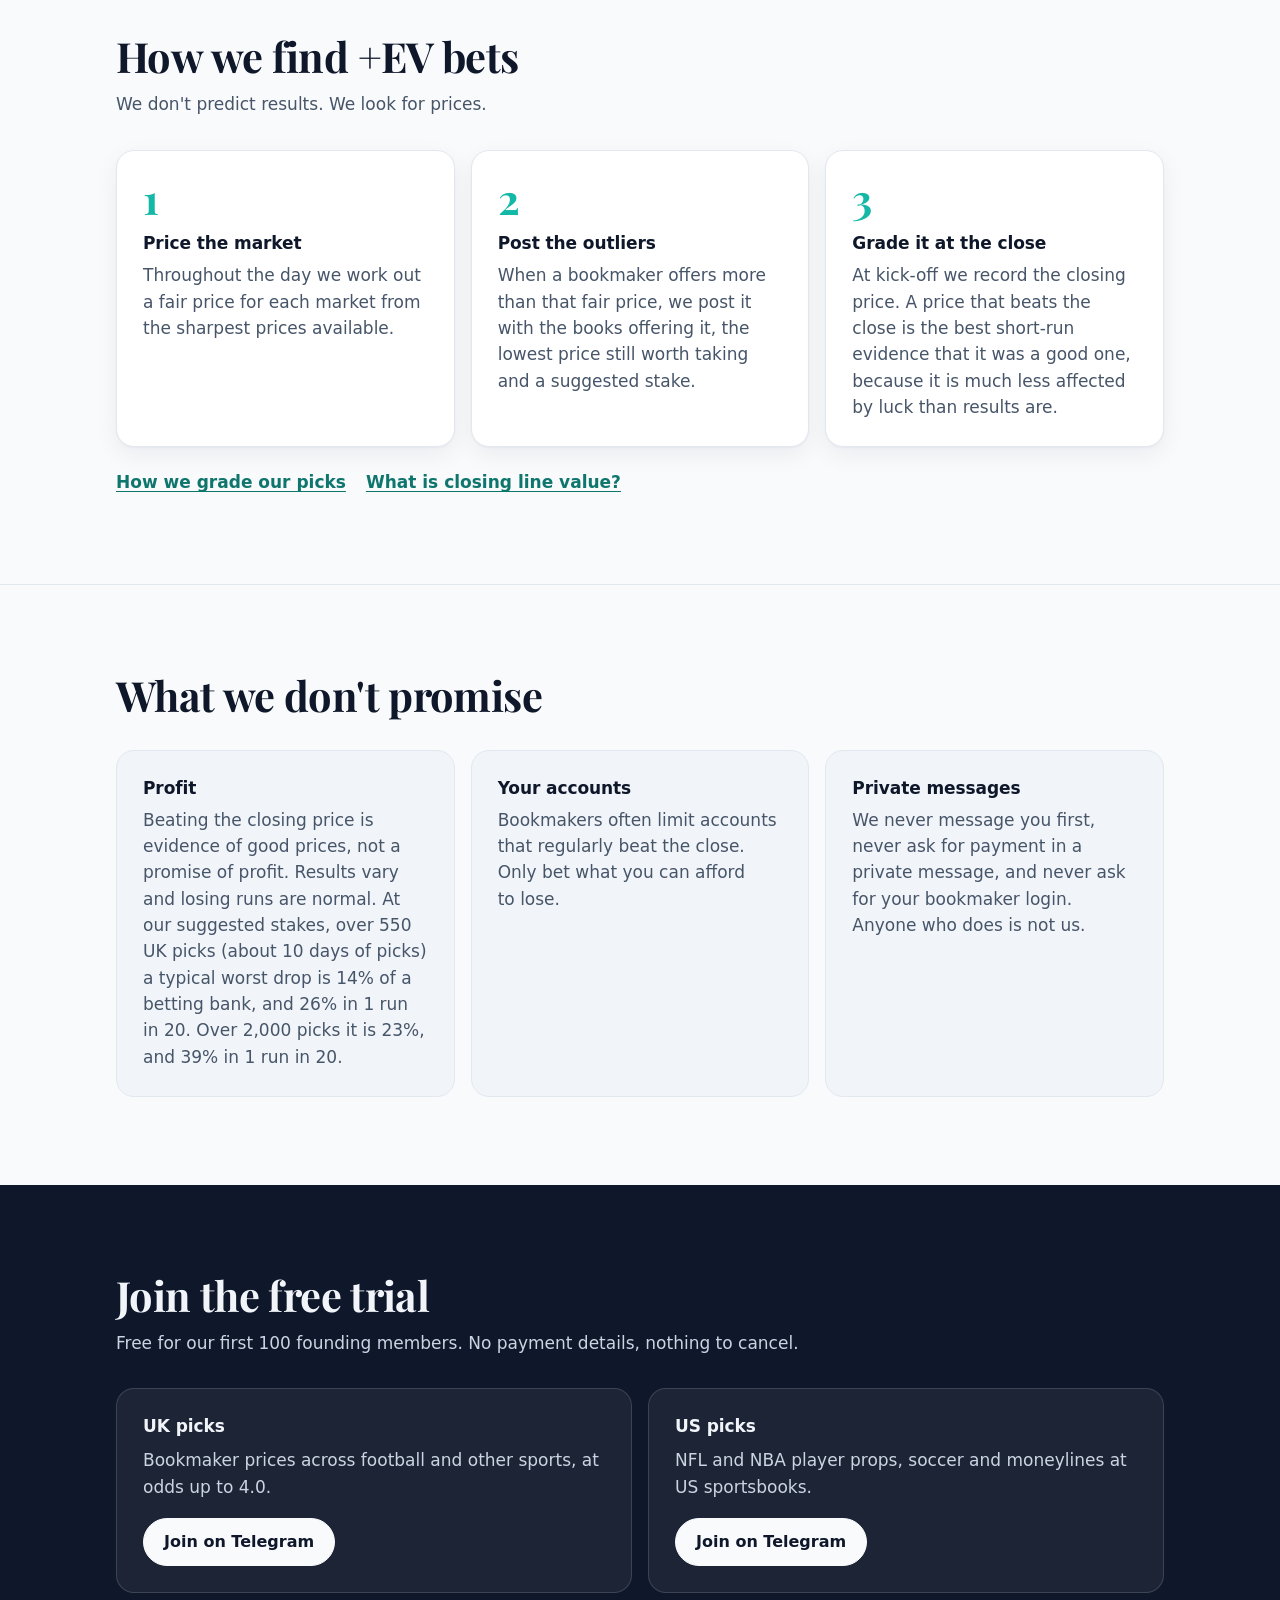
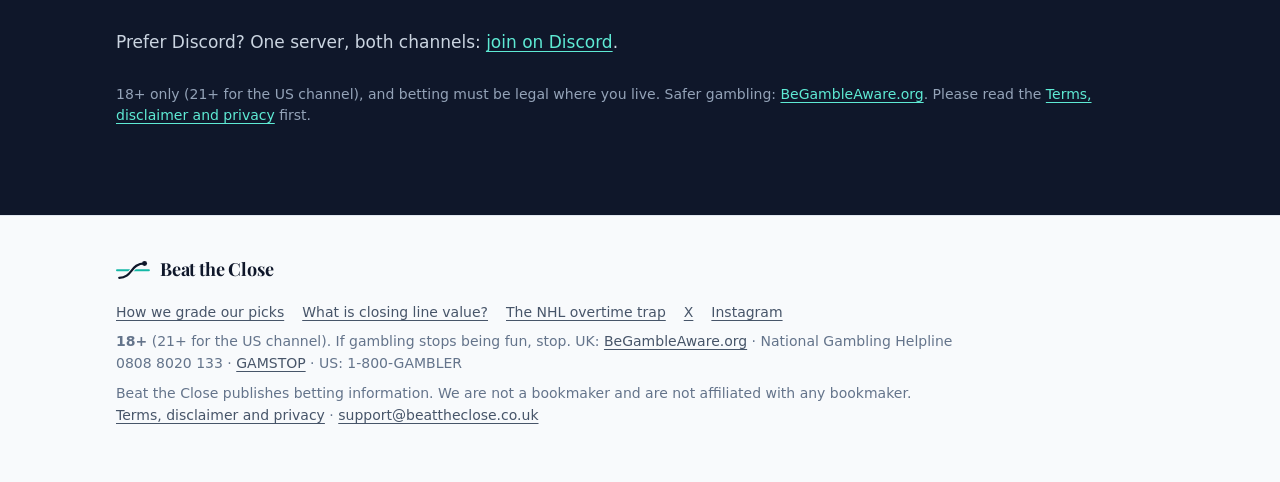
==== commit c56ac9e0: "Update the record (2026-11-28 08:02 UTC)" ====
--- a/index.html
+++ b/index.html
@@ -63,16 +63,16 @@
       <div class="buttons"><a class="btn primary" href="https://t.me/+t6P7BA5DvUY2Y2Q8" rel="noopener">Join UK picks on Telegram</a><a class="btn " href="https://t.me/+v_nTTCn0uIU0NDE0" rel="noopener">US picks on Telegram</a><a class="btn " href="https://discord.gg/E3mRSd9egq" rel="noopener">Join on Discord</a></div>
       <p class="note">Free for our first 100 founding members. No payment details, nothing to cancel.</p>
     </div>
-    <aside class="card latest" aria-label="Latest graded pick"><p class="eyebrow">Latest graded pick · UK picks</p><p class="latest-pick"><span class="dot amber" aria-hidden="true"></span>Louisville Cardinals to win @ 2.23</p><p class="latest-event">Louisville Cardinals v St. John&#x27;s Red Storm · Fri 27 Nov</p><dl class="grade"><div><dt>Our price</dt><dd>2.23</dd></div><div><dt>Fair close</dt><dd>2.11</dd></div><div><dt>CLV</dt><dd><span class="pos">+5.8%</span></dd></div></dl><p class="note">Each pick with a comparable close is graded like this, good or bad.</p></aside>
+    <aside class="card latest" aria-label="Latest graded pick"><p class="eyebrow">Latest graded pick · UK picks</p><p class="latest-pick"><span class="dot amber" aria-hidden="true"></span>Under 2.5 @ Evens (2.00)</p><p class="latest-event">Bucheon FC 1995 v Sangju Sangmu FC · Sat 28 Nov</p><dl class="grade"><div><dt>Our price</dt><dd>Evens (2.00)</dd></div><div><dt>Fair close</dt><dd>1.93</dd></div><div><dt>CLV</dt><dd><span class="pos">+3.6%</span></dd></div></dl><p class="note">Each pick with a comparable close is graded like this, good or bad.</p></aside>
   </div>
 
   <section id="record"><div class="wrap">
     <div class="section-head">
       <h2>Our CLV record</h2>
       <p>Every posted pick counts once its game starts. We grade it on CLV (closing line value) when there is a
-         comparable closing price, and show how many had none. Updated Fri 27 Nov 2026, 08:01, UK time.</p>
+         comparable closing price, and show how many had none. Updated Sat 28 Nov 2026, 08:02, UK time.</p>
     </div>
-    <div class="cards"><article class="card record-card"><div class="card-head"><h3>UK picks</h3><span class="since">Since 11 October 2026</span></div><p class="big">+2.6%<span>average CLV</span></p><div class="meter" role="img" aria-label="67% of graded picks beat the closing price"><span style="width:67%"></span></div><p class="sub">1465 of 2186 graded picks beat the closing price</p><ul class="bands"><li><span class="dot green" aria-hidden="true"></span>Green: 406/607 beat the close · avg CLV +3.3%</li><li><span class="dot amber" aria-hidden="true"></span>Amber: 1059/1579 beat the close · avg CLV +2.3%</li><li class="muted">2294 posted · 2186 graded · 108 with no comparable close</li><li>192 graded at Pinnacle alternate lines.</li><li class="muted">15 withdrawn after posting, left out of the figures</li></ul><p class="past">Picks found by our rules: +2.4% against Pinnacle&#x27;s closing price over 496 picks (Sept–Oct 2026), and +2.4% against Betfair&#x27;s on the 400 it priced (odds up to 4.0).</p></article><article class="card record-card"><div class="card-head"><h3>NFL and NBA props</h3><span class="since">Since 13 October 2026</span></div><p class="big">+2.8%<span>average CLV</span></p><div class="meter" role="img" aria-label="76% of graded picks beat the closing price"><span style="width:76%"></span></div><p class="sub">67 of 88 graded picks beat the closing price</p><ul class="bands"><li><span class="dot green" aria-hidden="true"></span>Green: 21/29 beat the close · avg CLV +3.9%</li><li><span class="dot amber" aria-hidden="true"></span>Amber: 46/59 beat the close · avg CLV +2.2%</li><li class="muted">92 posted · 88 graded · 4 with no comparable close</li><li>NBA at Pinnacle: 27 graded, +2.7% CLV</li><li>NBA at exchanges: 29 graded, +4.7% CLV</li><li class="muted">Before 13 Oct, under the old rule (Pinnacle only, graded at Pinnacle's close only): 13 of 13 beat it · avg CLV +3.2%</li></ul><p class="past">Since 13 Oct, a pick must be priced by both Pinnacle and the US exchanges and beat their average. Replayed on the 2025 season, that rule beat Pinnacle&#x27;s closing price by 3.0% and the exchanges&#x27; by 2.8%, over about 650 NFL props. In 150 forward NBA games, paper picks averaged +3.3% against Pinnacle and +3.8% against the exchanges (game-weighted).</p></article><article class="card record-card"><div class="card-head"><h3>US soccer</h3><span class="since">Since 30 October 2026</span></div><p class="big">+3.1%<span>average CLV</span></p><div class="meter" role="img" aria-label="65% of graded picks beat the closing price"><span style="width:65%"></span></div><p class="sub">165 of 253 graded picks beat the closing price</p><ul class="bands"><li><span class="dot green" aria-hidden="true"></span>Green: 46/66 beat the close · avg CLV +5.0%</li><li><span class="dot amber" aria-hidden="true"></span>Amber: 119/187 beat the close · avg CLV +2.4%</li><li class="muted">284 posted · 253 graded · 31 with no comparable close</li></ul><p class="past">In a forward test at US sportsbooks (picks logged, not posted), our rules beat Pinnacle&#x27;s closing price by 2.7% over 110 picks and Betfair&#x27;s by 2.7% on the 100 it priced (14–24 Oct 2026, odds up to 4.0).</p></article><article class="card record-card"><div class="card-head"><h3>US moneylines</h3><span class="since">Since 5 November 2026</span></div><p class="big">+2.4%<span>average CLV</span></p><div class="meter" role="img" aria-label="65% of graded picks beat the closing price"><span style="width:65%"></span></div><p class="sub">70 of 107 graded picks beat the closing price</p><ul class="bands"><li><span class="dot green" aria-hidden="true"></span>Green: 13/21 beat the close · avg CLV +3.8%</li><li><span class="dot amber" aria-hidden="true"></span>Amber: 57/86 beat the close · avg CLV +2.1%</li><li class="muted">110 posted · 107 graded · 3 with no comparable close</li></ul><p class="past">In a forward test at US sportsbooks (picks logged, not posted), our rules beat Betfair&#x27;s closing price by 2.3% over 124 NFL, college football, NBA and NHL moneyline picks (14 Oct–4 Nov 2026, odds up to 4.0).</p></article></div>
+    <div class="cards"><article class="card record-card"><div class="card-head"><h3>UK picks</h3><span class="since">Since 11 October 2026</span></div><p class="big">+2.6%<span>average CLV</span></p><div class="meter" role="img" aria-label="67% of graded picks beat the closing price"><span style="width:67%"></span></div><p class="sub">1504 of 2238 graded picks beat the closing price</p><ul class="bands"><li><span class="dot green" aria-hidden="true"></span>Green: 418/624 beat the close · avg CLV +3.3%</li><li><span class="dot amber" aria-hidden="true"></span>Amber: 1086/1614 beat the close · avg CLV +2.4%</li><li class="muted">2356 posted · 2238 graded · 118 with no comparable close</li><li>194 graded at Pinnacle alternate lines.</li><li class="muted">15 withdrawn after posting, left out of the figures</li></ul><p class="past">Picks found by our rules: +2.4% against Pinnacle&#x27;s closing price over 496 picks (Sept–Oct 2026), and +2.4% against Betfair&#x27;s on the 400 it priced (odds up to 4.0).</p></article><article class="card record-card"><div class="card-head"><h3>NFL and NBA props</h3><span class="since">Since 13 October 2026</span></div><p class="big">+2.8%<span>average CLV</span></p><div class="meter" role="img" aria-label="75% of graded picks beat the closing price"><span style="width:75%"></span></div><p class="sub">90 of 119 graded picks beat the closing price</p><ul class="bands"><li><span class="dot green" aria-hidden="true"></span>Green: 31/42 beat the close · avg CLV +4.4%</li><li><span class="dot amber" aria-hidden="true"></span>Amber: 59/77 beat the close · avg CLV +1.9%</li><li class="muted">124 posted · 119 graded · 5 with no comparable close</li><li>NBA at Pinnacle: 56 graded, +2.2% CLV</li><li>NBA at exchanges: 60 graded, +4.3% CLV</li><li class="muted">Before 13 Oct, under the old rule (Pinnacle only, graded at Pinnacle's close only): 13 of 13 beat it · avg CLV +3.2%</li></ul><p class="past">Since 13 Oct, a pick must be priced by both Pinnacle and the US exchanges and beat their average. Replayed on the 2025 season, that rule beat Pinnacle&#x27;s closing price by 3.0% and the exchanges&#x27; by 2.8%, over about 650 NFL props. In 150 forward NBA games, paper picks averaged +3.3% against Pinnacle and +3.8% against the exchanges (game-weighted).</p></article><article class="card record-card"><div class="card-head"><h3>US soccer</h3><span class="since">Since 30 October 2026</span></div><p class="big">+3.0%<span>average CLV</span></p><div class="meter" role="img" aria-label="65% of graded picks beat the closing price"><span style="width:65%"></span></div><p class="sub">171 of 262 graded picks beat the closing price</p><ul class="bands"><li><span class="dot green" aria-hidden="true"></span>Green: 47/68 beat the close · avg CLV +4.7%</li><li><span class="dot amber" aria-hidden="true"></span>Amber: 124/194 beat the close · avg CLV +2.5%</li><li class="muted">293 posted · 262 graded · 31 with no comparable close</li></ul><p class="past">In a forward test at US sportsbooks (picks logged, not posted), our rules beat Pinnacle&#x27;s closing price by 2.7% over 110 picks and Betfair&#x27;s by 2.7% on the 100 it priced (14–24 Oct 2026, odds up to 4.0).</p></article><article class="card record-card"><div class="card-head"><h3>US moneylines</h3><span class="since">Since 5 November 2026</span></div><p class="big">+2.4%<span>average CLV</span></p><div class="meter" role="img" aria-label="65% of graded picks beat the closing price"><span style="width:65%"></span></div><p class="sub">76 of 116 graded picks beat the closing price</p><ul class="bands"><li><span class="dot green" aria-hidden="true"></span>Green: 13/22 beat the close · avg CLV +3.5%</li><li><span class="dot amber" aria-hidden="true"></span>Amber: 63/94 beat the close · avg CLV +2.2%</li><li class="muted">120 posted · 116 graded · 4 with no comparable close</li></ul><p class="past">In a forward test at US sportsbooks (picks logged, not posted), our rules beat Betfair&#x27;s closing price by 2.3% over 124 NFL, college football, NBA and NHL moneyline picks (14 Oct–4 Nov 2026, odds up to 4.0).</p></article></div>
   </div></section>
 
   <section id="recent"><div class="wrap">
@@ -84,7 +84,7 @@
     <div class="table-wrap"><table class="picks">
       <caption class="sr-only">Recent picks and their CLV (closing line value)</caption>
       <thead><tr><th scope="col">Date</th><th scope="col">Pick</th><th scope="col">Event</th><th scope="col" class="num">Price</th><th scope="col" class="num">Fair close</th><th scope="col" class="num">CLV</th></tr></thead>
-      <tbody><tr><td class="date">Fri 27 Nov<span class="chan">UK picks</span></td><td class="pick"><span class="dot amber" aria-hidden="true"></span>Louisville Cardinals to win @ 2.23</td><td class="event">Louisville Cardinals v St. John&#x27;s Red Storm</td><td class="num" data-label="Price">2.23</td><td class="num" data-label="Fair close">2.11</td><td class="num" data-label="CLV"><span class="pos">+5.8%</span></td></tr><tr><td class="date">Fri 27 Nov<span class="chan">UK picks</span></td><td class="pick"><span class="dot green" aria-hidden="true"></span>Kansas City Chiefs to win @ 27/20 (2.35)</td><td class="event">Buffalo Bills v Kansas City Chiefs</td><td class="num" data-label="Price">27/20 (2.35)</td><td class="num" data-label="Fair close">2.49</td><td class="num" data-label="CLV"><span class="neg">-5.8%</span></td></tr><tr><td class="date">Fri 27 Nov<span class="chan">NFL and NBA props</span></td><td class="pick"><span class="dot amber" aria-hidden="true"></span>Josh Downs Under 3.5 receptions @ -149 (1.67)</td><td class="event">Kansas City Chiefs @ Buffalo Bills</td><td class="num" data-label="Price">-149 (1.67)</td><td class="num" data-label="Fair close">-158 (1.63)</td><td class="num" data-label="CLV"><span class="pos">+2.2%</span></td></tr><tr><td class="date">Fri 27 Nov<span class="chan">UK picks</span></td><td class="pick"><span class="dot amber" aria-hidden="true"></span>Under 2.5 @ 2.02</td><td class="event">Pachuca v Guadalajara</td><td class="num" data-label="Price">2.02</td><td class="num" data-label="Fair close">-</td><td class="num" data-label="CLV"><span class="muted">no comparable close</span></td></tr><tr><td class="date">Fri 27 Nov<span class="chan">UK picks</span></td><td class="pick"><span class="dot amber" aria-hidden="true"></span>Draw @ 49/20 (3.45)</td><td class="event">Pachuca v Guadalajara</td><td class="num" data-label="Price">49/20 (3.45)</td><td class="num" data-label="Fair close">3.33</td><td class="num" data-label="CLV"><span class="pos">+3.7%</span></td></tr><tr><td class="date">Fri 27 Nov<span class="chan">US soccer</span></td><td class="pick"><span class="dot amber" aria-hidden="true"></span>Under 2.5 @ +102 (2.02)</td><td class="event">Pachuca v Guadalajara</td><td class="num" data-label="Price">+102 (2.02)</td><td class="num" data-label="Fair close">-</td><td class="num" data-label="CLV"><span class="muted">no comparable close</span></td></tr><tr><td class="date">Fri 27 Nov<span class="chan">US soccer</span></td><td class="pick"><span class="dot amber" aria-hidden="true"></span>Draw @ +245 (3.45)</td><td class="event">Pachuca v Guadalajara</td><td class="num" data-label="Price">+245 (3.45)</td><td class="num" data-label="Fair close">+233 (3.33)</td><td class="num" data-label="CLV"><span class="pos">+3.7%</span></td></tr><tr><td class="date">Fri 27 Nov<span class="chan">UK picks</span></td><td class="pick"><span class="dot green" aria-hidden="true"></span>UC Davis Aggies to win @ 31/20 (2.55)</td><td class="event">UC Davis Aggies v Jacksonville St Gamecocks</td><td class="num" data-label="Price">31/20 (2.55)</td><td class="num" data-label="Fair close">2.37</td><td class="num" data-label="CLV"><span class="pos">+7.4%</span></td></tr><tr><td class="date">Thu 26 Nov<span class="chan">UK picks</span></td><td class="pick"><span class="dot amber" aria-hidden="true"></span>TCU Horned Frogs to win @ 21/20 (2.05)</td><td class="event">Creighton Bluejays v TCU Horned Frogs</td><td class="num" data-label="Price">21/20 (2.05)</td><td class="num" data-label="Fair close">2.15</td><td class="num" data-label="CLV"><span class="neg">-4.8%</span></td></tr><tr><td class="date">Thu 26 Nov<span class="chan">UK picks</span></td><td class="pick"><span class="dot amber" aria-hidden="true"></span>Under 2.5 @ 21/20 (2.05)</td><td class="event">Sao Paulo v Remo</td><td class="num" data-label="Price">21/20 (2.05)</td><td class="num" data-label="Fair close">2.05</td><td class="num" data-label="CLV"><span class="pos">+0.0%</span></td></tr><tr><td class="date">Thu 26 Nov<span class="chan">UK picks</span></td><td class="pick"><span class="dot amber" aria-hidden="true"></span>Saint Mary&#x27;s Gaels +7.5 @ Evens (2.00)</td><td class="event">UCLA Bruins v Saint Mary&#x27;s Gaels</td><td class="num" data-label="Price">Evens (2.00)</td><td class="num" data-label="Fair close">-</td><td class="num" data-label="CLV"><span class="muted">no comparable close</span></td></tr><tr><td class="date">Thu 26 Nov<span class="chan">UK picks</span></td><td class="pick"><span class="dot amber" aria-hidden="true"></span>Utah State Aggies to win @ 11/8 (2.38)</td><td class="event">USC Trojans v Utah State Aggies</td><td class="num" data-label="Price">11/8 (2.38)</td><td class="num" data-label="Fair close">2.15</td><td class="num" data-label="CLV"><span class="pos">+10.8%</span></td></tr><tr><td class="date">Thu 26 Nov<span class="chan">NFL and NBA props</span></td><td class="pick"><span class="dot green" aria-hidden="true"></span>Saquon Barkley Under 1.5 receptions @ -120 (1.83)</td><td class="event">Philadelphia Eagles @ Dallas Cowboys</td><td class="num" data-label="Price">-120 (1.83)</td><td class="num" data-label="Fair close">-140 (1.71)</td><td class="num" data-label="CLV"><span class="pos">+6.8%</span></td></tr><tr><td class="date">Thu 26 Nov<span class="chan">NFL and NBA props</span></td><td class="pick"><span class="dot green" aria-hidden="true"></span>Javonte Williams Over 1.5 receptions @ -118 (1.85)</td><td class="event">Philadelphia Eagles @ Dallas Cowboys</td><td class="num" data-label="Price">-118 (1.85)</td><td class="num" data-label="Fair close">-131 (1.76)</td><td class="num" data-label="CLV"><span class="pos">+4.9%</span></td></tr><tr><td class="date">Thu 26 Nov<span class="chan">UK picks</span></td><td class="pick"><span class="dot amber" aria-hidden="true"></span>Michigan Wolverines to win @ 5/4 (2.25)</td><td class="event">Michigan Wolverines v Miami Hurricanes</td><td class="num" data-label="Price">5/4 (2.25)</td><td class="num" data-label="Fair close">2.05</td><td class="num" data-label="CLV"><span class="pos">+9.6%</span></td></tr><tr><td class="date">Thu 26 Nov<span class="chan">UK picks</span></td><td class="pick"><span class="dot amber" aria-hidden="true"></span>Tennessee Volunteers to win @ 39/20 (2.95)</td><td class="event">Iowa State Cyclones v Tennessee Volunteers</td><td class="num" data-label="Price">39/20 (2.95)</td><td class="num" data-label="Fair close">2.97</td><td class="num" data-label="CLV"><span class="neg">-0.7%</span></td></tr><tr><td class="date">Thu 26 Nov<span class="chan">UK picks</span></td><td class="pick"><span class="dot amber" aria-hidden="true"></span>Draw @ 3/1 (4.00)</td><td class="event">OFI Crete v Anderlecht</td><td class="num" data-label="Price">3/1 (4.00)</td><td class="num" data-label="Fair close">4.03</td><td class="num" data-label="CLV"><span class="neg">-0.7%</span></td></tr><tr><td class="date">Thu 26 Nov<span class="chan">UK picks</span></td><td class="pick"><span class="dot amber" aria-hidden="true"></span>Anderlecht to win @ 19/20 (1.95)</td><td class="event">OFI Crete v Anderlecht</td><td class="num" data-label="Price">19/20 (1.95)</td><td class="num" data-label="Fair close">1.80</td><td class="num" data-label="CLV"><span class="pos">+8.2%</span></td></tr><tr><td class="date">Thu 26 Nov<span class="chan">US soccer</span></td><td class="pick"><span class="dot amber" aria-hidden="true"></span>Anderlecht to win @ -105 (1.95)</td><td class="event">OFI Crete v Anderlecht</td><td class="num" data-label="Price">-105 (1.95)</td><td class="num" data-label="Fair close">-125 (1.80)</td><td class="num" data-label="CLV"><span class="pos">+8.2%</span></td></tr><tr><td class="date">Thu 26 Nov<span class="chan">UK picks</span></td><td class="pick"><span class="dot amber" aria-hidden="true"></span>NEC Nijmegen to win @ 9/4 (3.25)</td><td class="event">NEC Nijmegen v Rennes</td><td class="num" data-label="Price">9/4 (3.25)</td><td class="num" data-label="Fair close">3.14</td><td class="num" data-label="CLV"><span class="pos">+3.4%</span></td></tr><tr><td class="date">Thu 26 Nov<span class="chan">US soccer</span></td><td class="pick"><span class="dot green" aria-hidden="true"></span>NEC Nijmegen to win @ +230 (3.30)</td><td class="event">NEC Nijmegen v Rennes</td><td class="num" data-label="Price">+230 (3.30)</td><td class="num" data-label="Fair close">+214 (3.14)</td><td class="num" data-label="CLV"><span class="pos">+5.0%</span></td></tr><tr><td class="date">Thu 26 Nov<span class="chan">UK picks</span></td><td class="pick"><span class="dot green" aria-hidden="true"></span>PFC CSKA Sofia to win @ 3/1 (4.00)</td><td class="event">PFC CSKA Sofia v Trabzonspor</td><td class="num" data-label="Price">3/1 (4.00)</td><td class="num" data-label="Fair close">4.54</td><td class="num" data-label="CLV"><span class="neg">-12.0%</span></td></tr><tr><td class="date">Thu 26 Nov<span class="chan">UK picks</span></td><td class="pick"><span class="dot green" aria-hidden="true"></span>FC Twente Enschede to win @ 9/4 (3.25)</td><td class="event">SC Freiburg v FC Twente Enschede</td><td class="num" data-label="Price">9/4 (3.25)</td><td class="num" data-label="Fair close">3.77</td><td class="num" data-label="CLV"><span class="neg">-14.0%</span></td></tr><tr><td class="date">Thu 26 Nov<span class="chan">US soccer</span></td><td class="pick"><span class="dot amber" aria-hidden="true"></span>Huddersfield Town to win @ -112 (1.89)</td><td class="event">Doncaster Rovers v Huddersfield Town</td><td class="num" data-label="Price">-112 (1.89)</td><td class="num" data-label="Fair close">-140 (1.71)</td><td class="num" data-label="CLV"><span class="pos">+10.2%</span></td></tr><tr><td class="date">Thu 26 Nov<span class="chan">UK picks</span></td><td class="pick"><span class="dot green" aria-hidden="true"></span>Crystal Palace to win @ 23/20 (2.15)</td><td class="event">Crystal Palace v Real Sociedad</td><td class="num" data-label="Price">23/20 (2.15)</td><td class="num" data-label="Fair close">1.94</td><td class="num" data-label="CLV"><span class="pos">+10.8%</span></td></tr></tbody>
+      <tbody><tr><td class="date">Sat 28 Nov<span class="chan">UK picks</span></td><td class="pick"><span class="dot amber" aria-hidden="true"></span>Under 2.5 @ Evens (2.00)</td><td class="event">Bucheon FC 1995 v Sangju Sangmu FC</td><td class="num" data-label="Price">Evens (2.00)</td><td class="num" data-label="Fair close">1.93</td><td class="num" data-label="CLV"><span class="pos">+3.6%</span></td></tr><tr><td class="date">Sat 28 Nov<span class="chan">UK picks</span></td><td class="pick"><span class="dot green" aria-hidden="true"></span>FC Anyang to win @ 8/5 (2.60)</td><td class="event">FC Anyang v Jeju United FC</td><td class="num" data-label="Price">8/5 (2.60)</td><td class="num" data-label="Fair close">3.06</td><td class="num" data-label="CLV"><span class="neg">-15.2%</span></td></tr><tr><td class="date">Sat 28 Nov<span class="chan">US soccer</span></td><td class="pick"><span class="dot green" aria-hidden="true"></span>FC Anyang to win @ +160 (2.60)</td><td class="event">FC Anyang v Jeju United FC</td><td class="num" data-label="Price">+160 (2.60)</td><td class="num" data-label="Fair close">+206 (3.06)</td><td class="num" data-label="CLV"><span class="neg">-15.2%</span></td></tr><tr><td class="date">Sat 28 Nov<span class="chan">UK picks</span></td><td class="pick"><span class="dot amber" aria-hidden="true"></span>Daejeon Citizen to win @ 41/20 (3.05)</td><td class="event">FC Seoul v Daejeon Citizen</td><td class="num" data-label="Price">41/20 (3.05)</td><td class="num" data-label="Fair close">2.59</td><td class="num" data-label="CLV"><span class="pos">+17.8%</span></td></tr><tr><td class="date">Sat 28 Nov<span class="chan">US soccer</span></td><td class="pick"><span class="dot amber" aria-hidden="true"></span>Daejeon Citizen to win @ +205 (3.05)</td><td class="event">FC Seoul v Daejeon Citizen</td><td class="num" data-label="Price">+205 (3.05)</td><td class="num" data-label="Fair close">+159 (2.59)</td><td class="num" data-label="CLV"><span class="pos">+17.8%</span></td></tr><tr><td class="date">Sat 28 Nov<span class="chan">UK picks</span></td><td class="pick"><span class="dot amber" aria-hidden="true"></span>Kyoto Purple Sanga to win @ 33/20 (2.65)</td><td class="event">Kyoto Purple Sanga v Cerezo Osaka</td><td class="num" data-label="Price">33/20 (2.65)</td><td class="num" data-label="Fair close">2.55</td><td class="num" data-label="CLV"><span class="pos">+3.7%</span></td></tr><tr><td class="date">Sat 28 Nov<span class="chan">US soccer</span></td><td class="pick"><span class="dot amber" aria-hidden="true"></span>Kyoto Purple Sanga to win @ +165 (2.65)</td><td class="event">Kyoto Purple Sanga v Cerezo Osaka</td><td class="num" data-label="Price">+165 (2.65)</td><td class="num" data-label="Fair close">+155 (2.55)</td><td class="num" data-label="CLV"><span class="pos">+3.7%</span></td></tr><tr><td class="date">Sat 28 Nov<span class="chan">UK picks</span></td><td class="pick"><span class="dot amber" aria-hidden="true"></span>Shimizu S Pulse to win @ 13/5 (3.60)</td><td class="event">Shimizu S Pulse v Urawa Red Diamonds</td><td class="num" data-label="Price">13/5 (3.60)</td><td class="num" data-label="Fair close">3.50</td><td class="num" data-label="CLV"><span class="pos">+2.7%</span></td></tr><tr><td class="date">Sat 28 Nov<span class="chan">US soccer</span></td><td class="pick"><span class="dot amber" aria-hidden="true"></span>Shimizu S Pulse to win @ +260 (3.60)</td><td class="event">Shimizu S Pulse v Urawa Red Diamonds</td><td class="num" data-label="Price">+260 (3.60)</td><td class="num" data-label="Fair close">+250 (3.50)</td><td class="num" data-label="CLV"><span class="pos">+2.7%</span></td></tr><tr><td class="date">Sat 28 Nov<span class="chan">UK picks</span></td><td class="pick"><span class="dot green" aria-hidden="true"></span>San Diego St Aztecs to win @ 29/10 (3.90)</td><td class="event">Texas Tech Red Raiders v San Diego St Aztecs</td><td class="num" data-label="Price">29/10 (3.90)</td><td class="num" data-label="Fair close">-</td><td class="num" data-label="CLV"><span class="muted">no comparable close</span></td></tr><tr><td class="date">Sat 28 Nov<span class="chan">UK picks</span></td><td class="pick"><span class="dot amber" aria-hidden="true"></span>Jacksonville St Gamecocks to win @ 1.48</td><td class="event">Omaha Mavericks v Jacksonville St Gamecocks</td><td class="num" data-label="Price">1.48</td><td class="num" data-label="Fair close">1.47</td><td class="num" data-label="CLV"><span class="pos">+0.4%</span></td></tr><tr><td class="date">Sat 28 Nov<span class="chan">UK picks</span></td><td class="pick"><span class="dot green" aria-hidden="true"></span>Real Salt Lake to win @ 15/8 (2.88)</td><td class="event">Real Salt Lake v Vancouver Whitecaps FC</td><td class="num" data-label="Price">15/8 (2.88)</td><td class="num" data-label="Fair close">3.00</td><td class="num" data-label="CLV"><span class="neg">-4.1%</span></td></tr><tr><td class="date">Sat 28 Nov<span class="chan">UK picks</span></td><td class="pick"><span class="dot amber" aria-hidden="true"></span>New Orleans Pelicans to win @ 13/10 (2.30)</td><td class="event">Los Angeles Clippers v New Orleans Pelicans</td><td class="num" data-label="Price">13/10 (2.30)</td><td class="num" data-label="Fair close">2.11</td><td class="num" data-label="CLV"><span class="pos">+8.8%</span></td></tr><tr><td class="date">Sat 28 Nov<span class="chan">UK picks</span></td><td class="pick"><span class="dot amber" aria-hidden="true"></span>New Orleans Pelicans +2.5 @ Evens (2.00)</td><td class="event">Los Angeles Clippers v New Orleans Pelicans</td><td class="num" data-label="Price">Evens (2.00)</td><td class="num" data-label="Fair close">-</td><td class="num" data-label="CLV"><span class="muted">no comparable close</span></td></tr><tr><td class="date">Sat 28 Nov<span class="chan">US moneylines</span></td><td class="pick"><span class="dot amber" aria-hidden="true"></span>New Orleans Pelicans to win @ +130 (2.30)</td><td class="event">New Orleans Pelicans @ Los Angeles Clippers</td><td class="num" data-label="Price">+130 (2.30)</td><td class="num" data-label="Fair close">+110 (2.10)</td><td class="num" data-label="CLV"><span class="pos">+9.5%</span></td></tr><tr><td class="date">Sat 28 Nov<span class="chan">NFL and NBA props</span></td><td class="pick"><span class="dot green" aria-hidden="true"></span>Collin Sexton Under 9.5 points @ -139 (1.72)</td><td class="event">Los Angeles Lakers @ San Antonio Spurs</td><td class="num" data-label="Price">-139 (1.72)</td><td class="num" data-label="Fair close">-199 (1.50)</td><td class="num" data-label="CLV"><span class="pos">+14.5%</span></td></tr><tr><td class="date">Sat 28 Nov<span class="chan">NFL and NBA props</span></td><td class="pick"><span class="dot green" aria-hidden="true"></span>Brook Lopez Under 4.5 rebounds @ -106 (1.94)</td><td class="event">New Orleans Pelicans @ Los Angeles Clippers</td><td class="num" data-label="Price">-106 (1.94)</td><td class="num" data-label="Fair close">-117 (1.85)</td><td class="num" data-label="CLV"><span class="pos">+4.7%</span></td></tr><tr><td class="date">Sat 28 Nov<span class="chan">NFL and NBA props</span></td><td class="pick"><span class="dot amber" aria-hidden="true"></span>Derrick Jones Over 7.5 points @ -118 (1.85)</td><td class="event">New Orleans Pelicans @ Los Angeles Clippers</td><td class="num" data-label="Price">-118 (1.85)</td><td class="num" data-label="Fair close">-119 (1.84)</td><td class="num" data-label="CLV"><span class="pos">+0.6%</span></td></tr><tr><td class="date">Sat 28 Nov<span class="chan">NFL and NBA props</span></td><td class="pick"><span class="dot amber" aria-hidden="true"></span>Brook Lopez Over 4.5 rebounds @ +125 (2.25)</td><td class="event">New Orleans Pelicans @ Los Angeles Clippers</td><td class="num" data-label="Price">+125 (2.25)</td><td class="num" data-label="Fair close">+117 (2.17)</td><td class="num" data-label="CLV"><span class="pos">+3.4%</span></td></tr><tr><td class="date">Sat 28 Nov<span class="chan">NFL and NBA props</span></td><td class="pick"><span class="dot amber" aria-hidden="true"></span>Yaxel Lendeborg Under 3.5 assists @ +105 (2.05)</td><td class="event">Golden State Warriors @ Portland Trail Blazers</td><td class="num" data-label="Price">+105 (2.05)</td><td class="num" data-label="Fair close">-101 (1.99)</td><td class="num" data-label="CLV"><span class="pos">+2.8%</span></td></tr><tr><td class="date">Sat 28 Nov<span class="chan">NFL and NBA props</span></td><td class="pick"><span class="dot green" aria-hidden="true"></span>Austin Reaves Under 17.5 points @ +116 (2.16)</td><td class="event">Los Angeles Lakers @ San Antonio Spurs</td><td class="num" data-label="Price">+116 (2.16)</td><td class="num" data-label="Fair close">+156 (2.56)</td><td class="num" data-label="CLV"><span class="neg">-15.6%</span></td></tr><tr><td class="date">Sat 28 Nov<span class="chan">NFL and NBA props</span></td><td class="pick"><span class="dot green" aria-hidden="true"></span>Austin Reaves Under 1.5 made threes @ +120 (2.20)</td><td class="event">Los Angeles Lakers @ San Antonio Spurs</td><td class="num" data-label="Price">+120 (2.20)</td><td class="num" data-label="Fair close">+127 (2.27)</td><td class="num" data-label="CLV"><span class="neg">-3.1%</span></td></tr><tr><td class="date">Sat 28 Nov<span class="chan">NFL and NBA props</span></td><td class="pick"><span class="dot green" aria-hidden="true"></span>Victor Wembanyama Under 30.5 points @ -105 (1.95)</td><td class="event">Los Angeles Lakers @ San Antonio Spurs</td><td class="num" data-label="Price">-105 (1.95)</td><td class="num" data-label="Fair close">-159 (1.63)</td><td class="num" data-label="CLV"><span class="pos">+19.6%</span></td></tr><tr><td class="date">Sat 28 Nov<span class="chan">NFL and NBA props</span></td><td class="pick"><span class="dot green" aria-hidden="true"></span>Victor Wembanyama Under 46.5 points + rebounds + assists @ -114 (1.88)</td><td class="event">Los Angeles Lakers @ San Antonio Spurs</td><td class="num" data-label="Price">-114 (1.88)</td><td class="num" data-label="Fair close">-156 (1.64)</td><td class="num" data-label="CLV"><span class="pos">+14.6%</span></td></tr><tr><td class="date">Sat 28 Nov<span class="chan">NFL and NBA props</span></td><td class="pick"><span class="dot green" aria-hidden="true"></span>Walker Kessler Under 10.5 rebounds @ -123 (1.81)</td><td class="event">Los Angeles Lakers @ San Antonio Spurs</td><td class="num" data-label="Price">-123 (1.81)</td><td class="num" data-label="Fair close">-147 (1.68)</td><td class="num" data-label="CLV"><span class="pos">+7.8%</span></td></tr></tbody>
     </table></div>
   </div></section>
 
